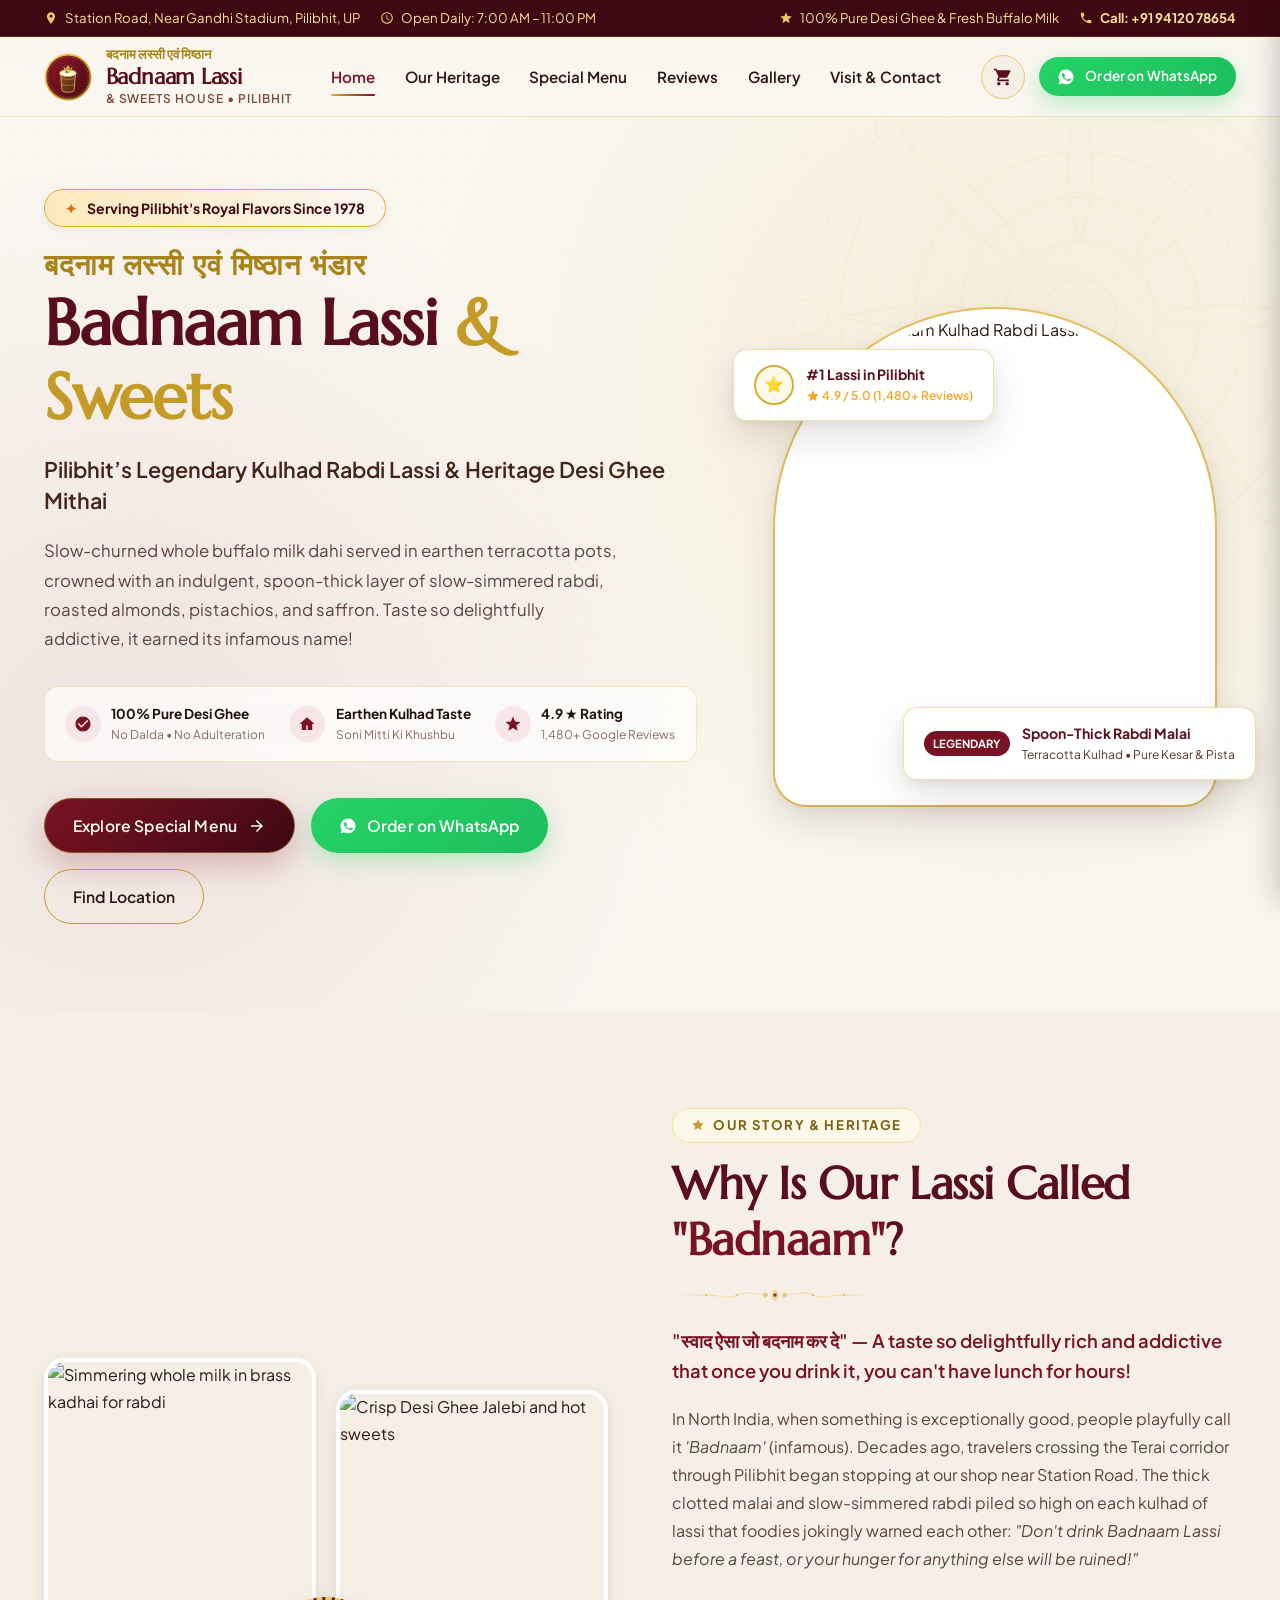
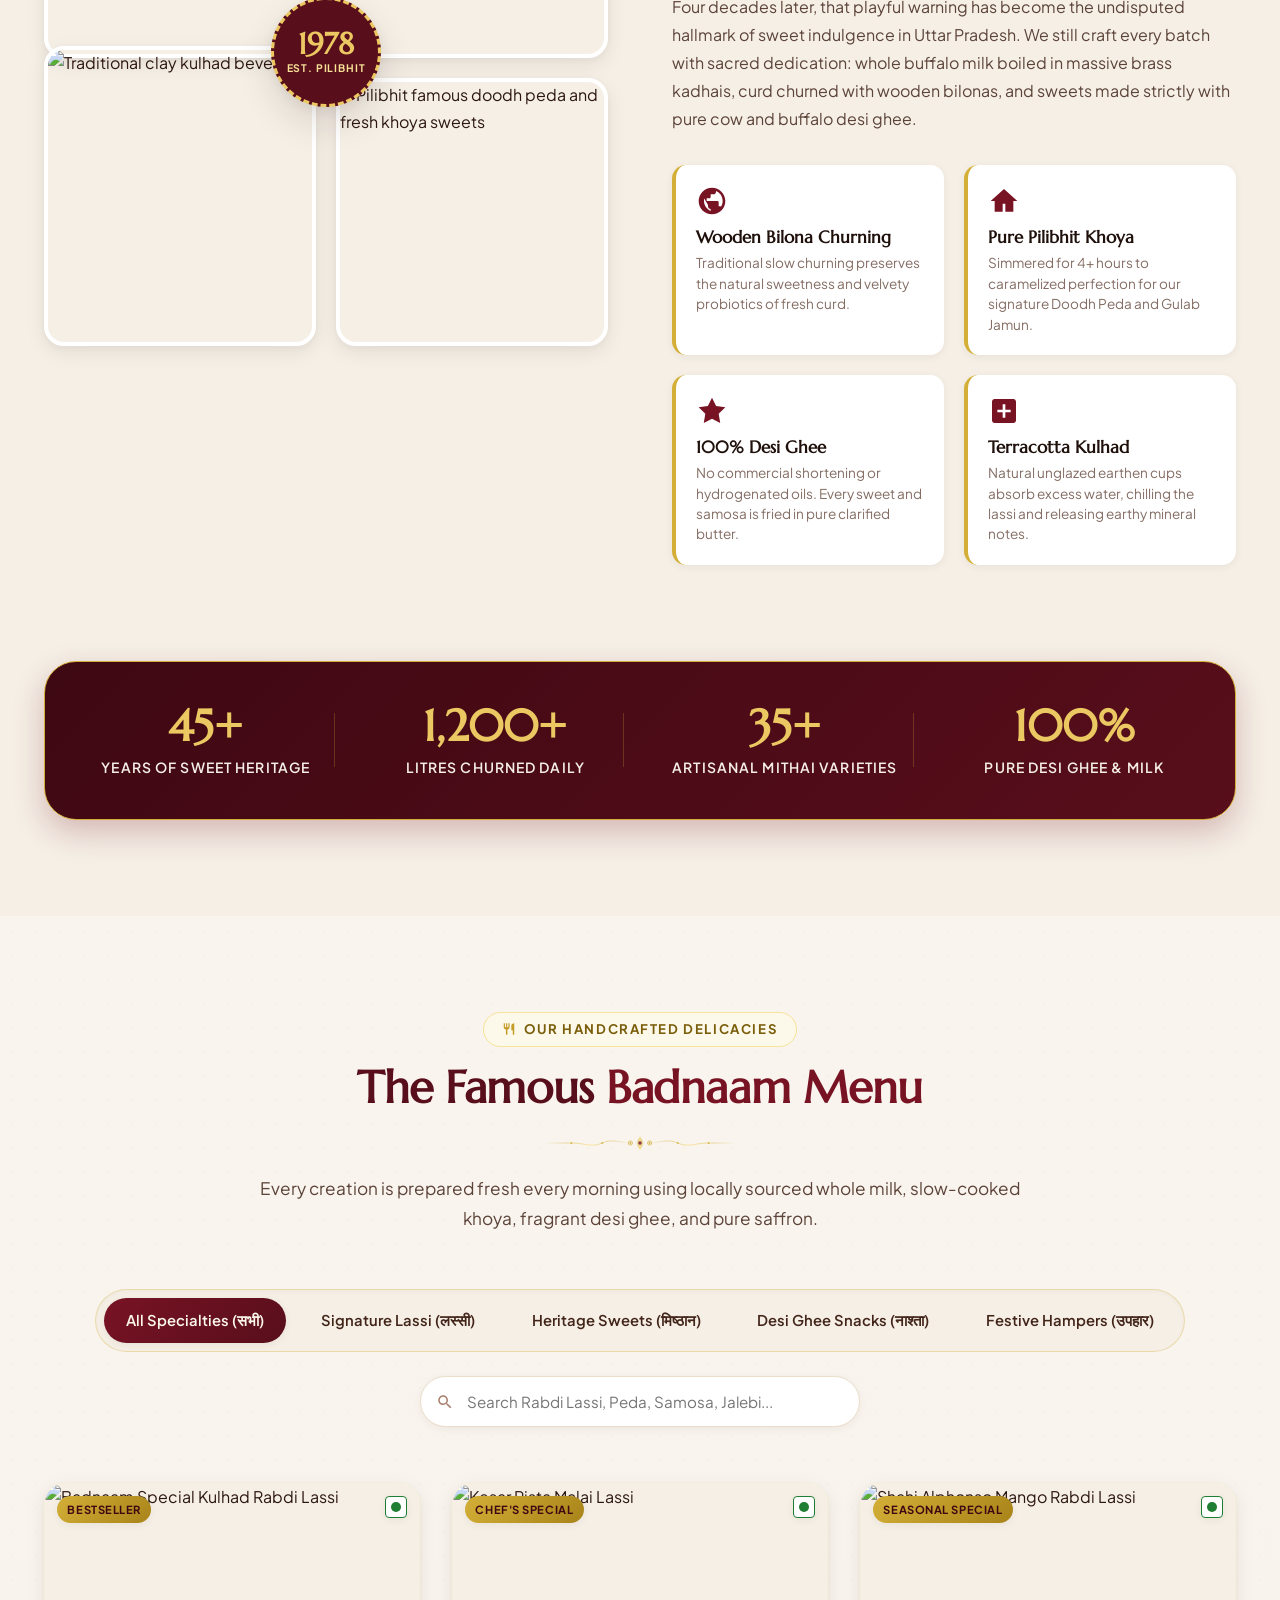
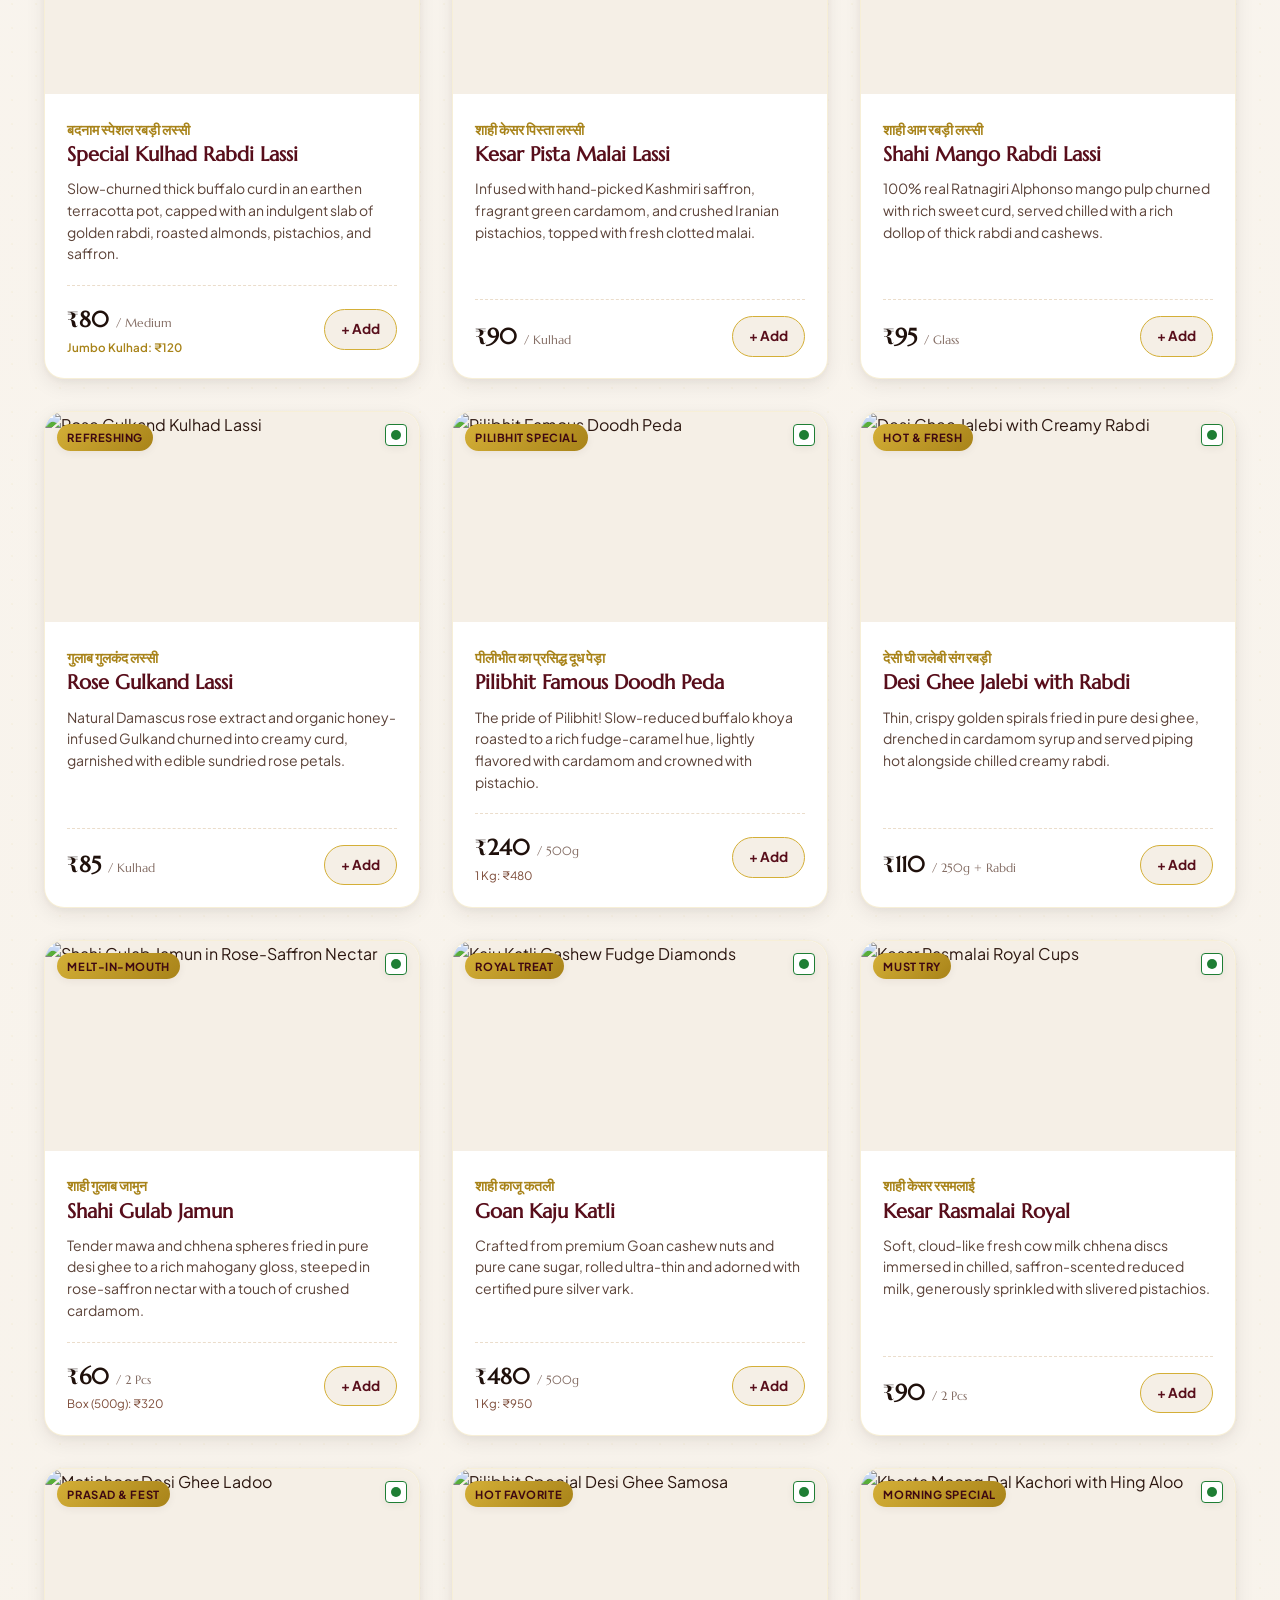
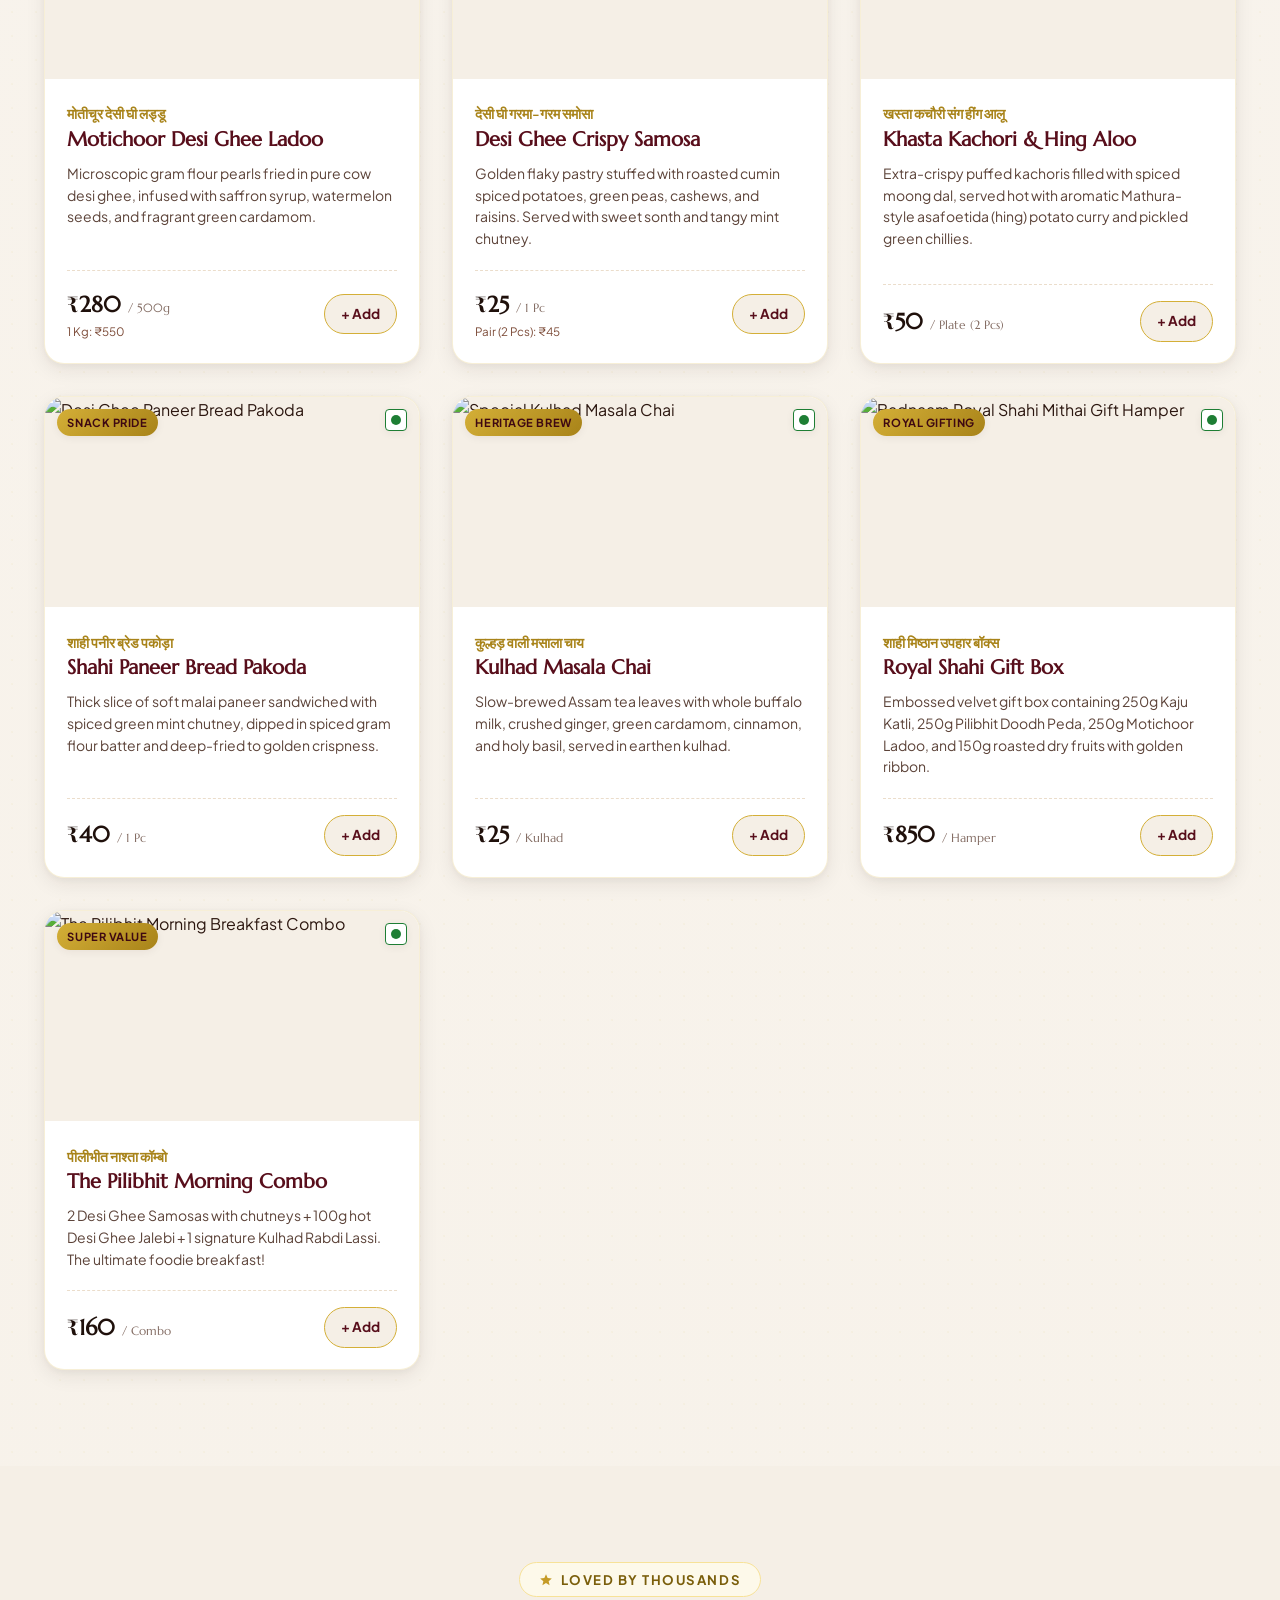
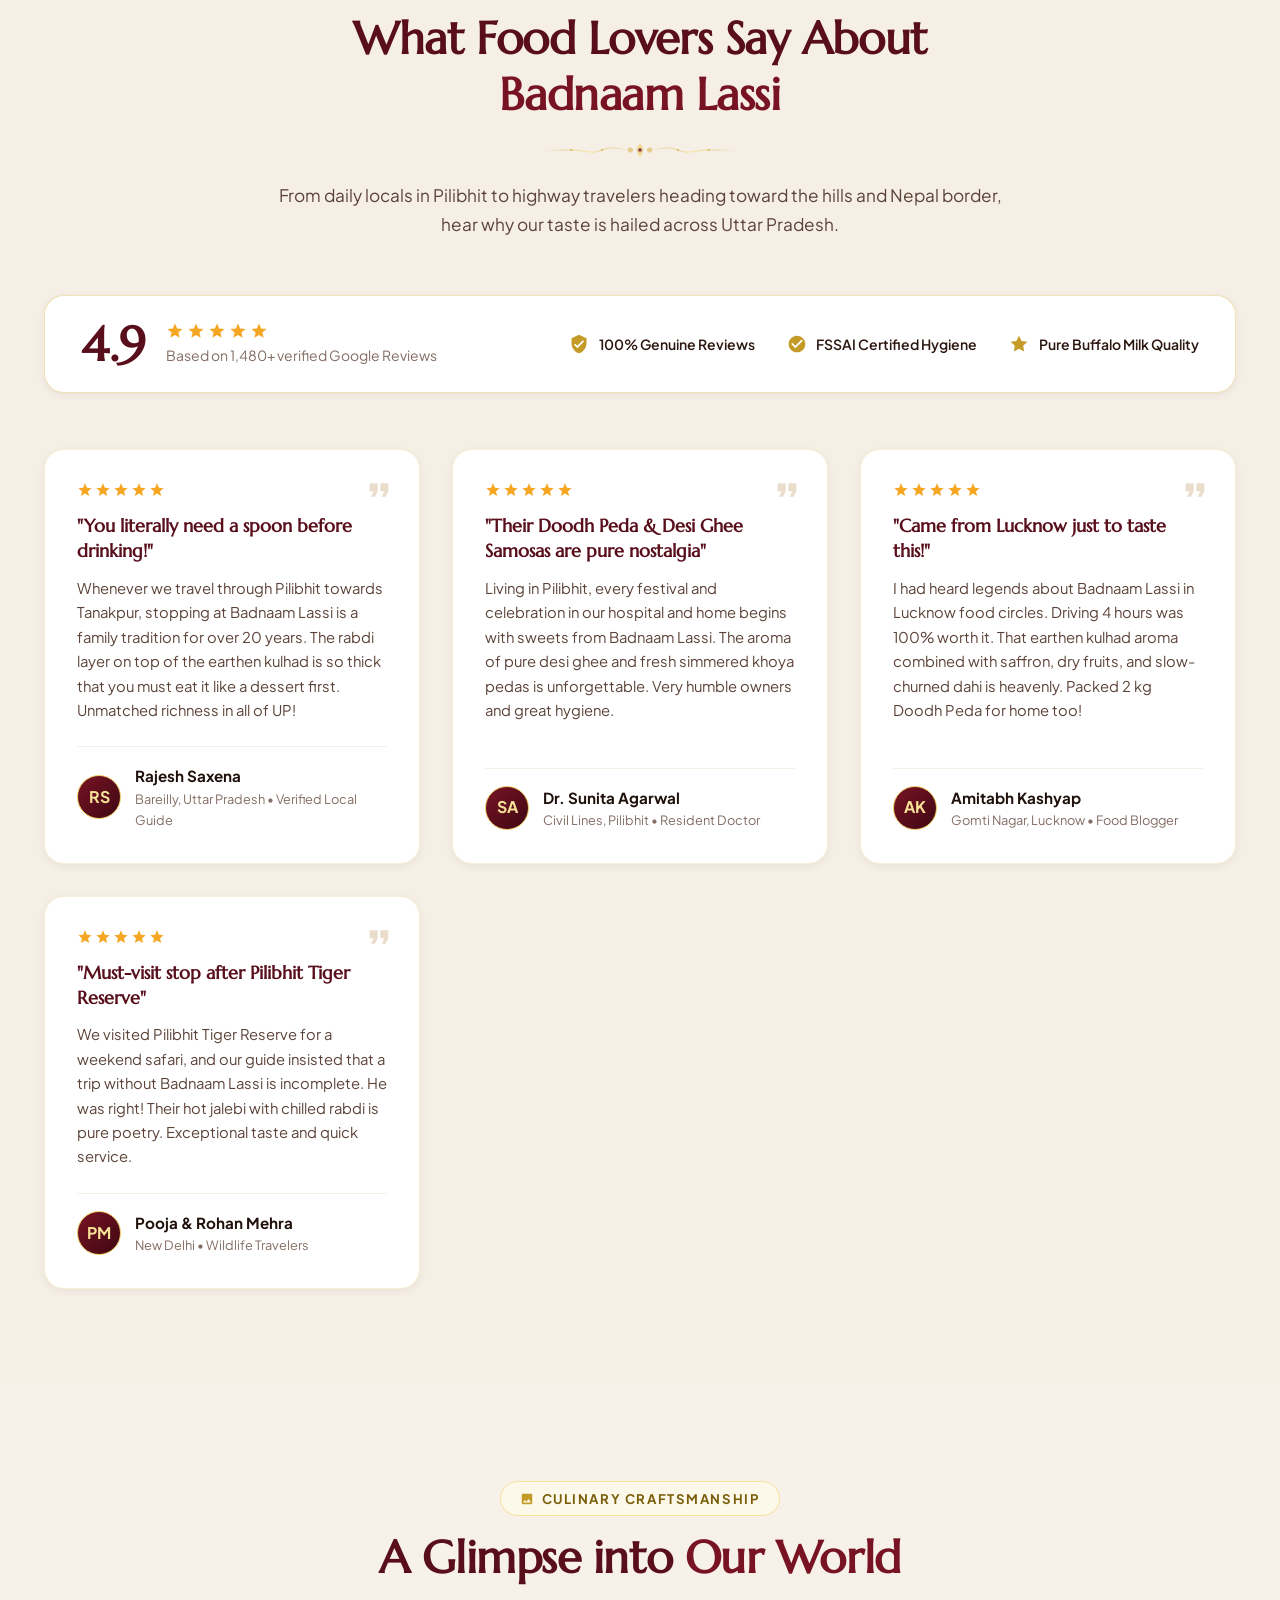
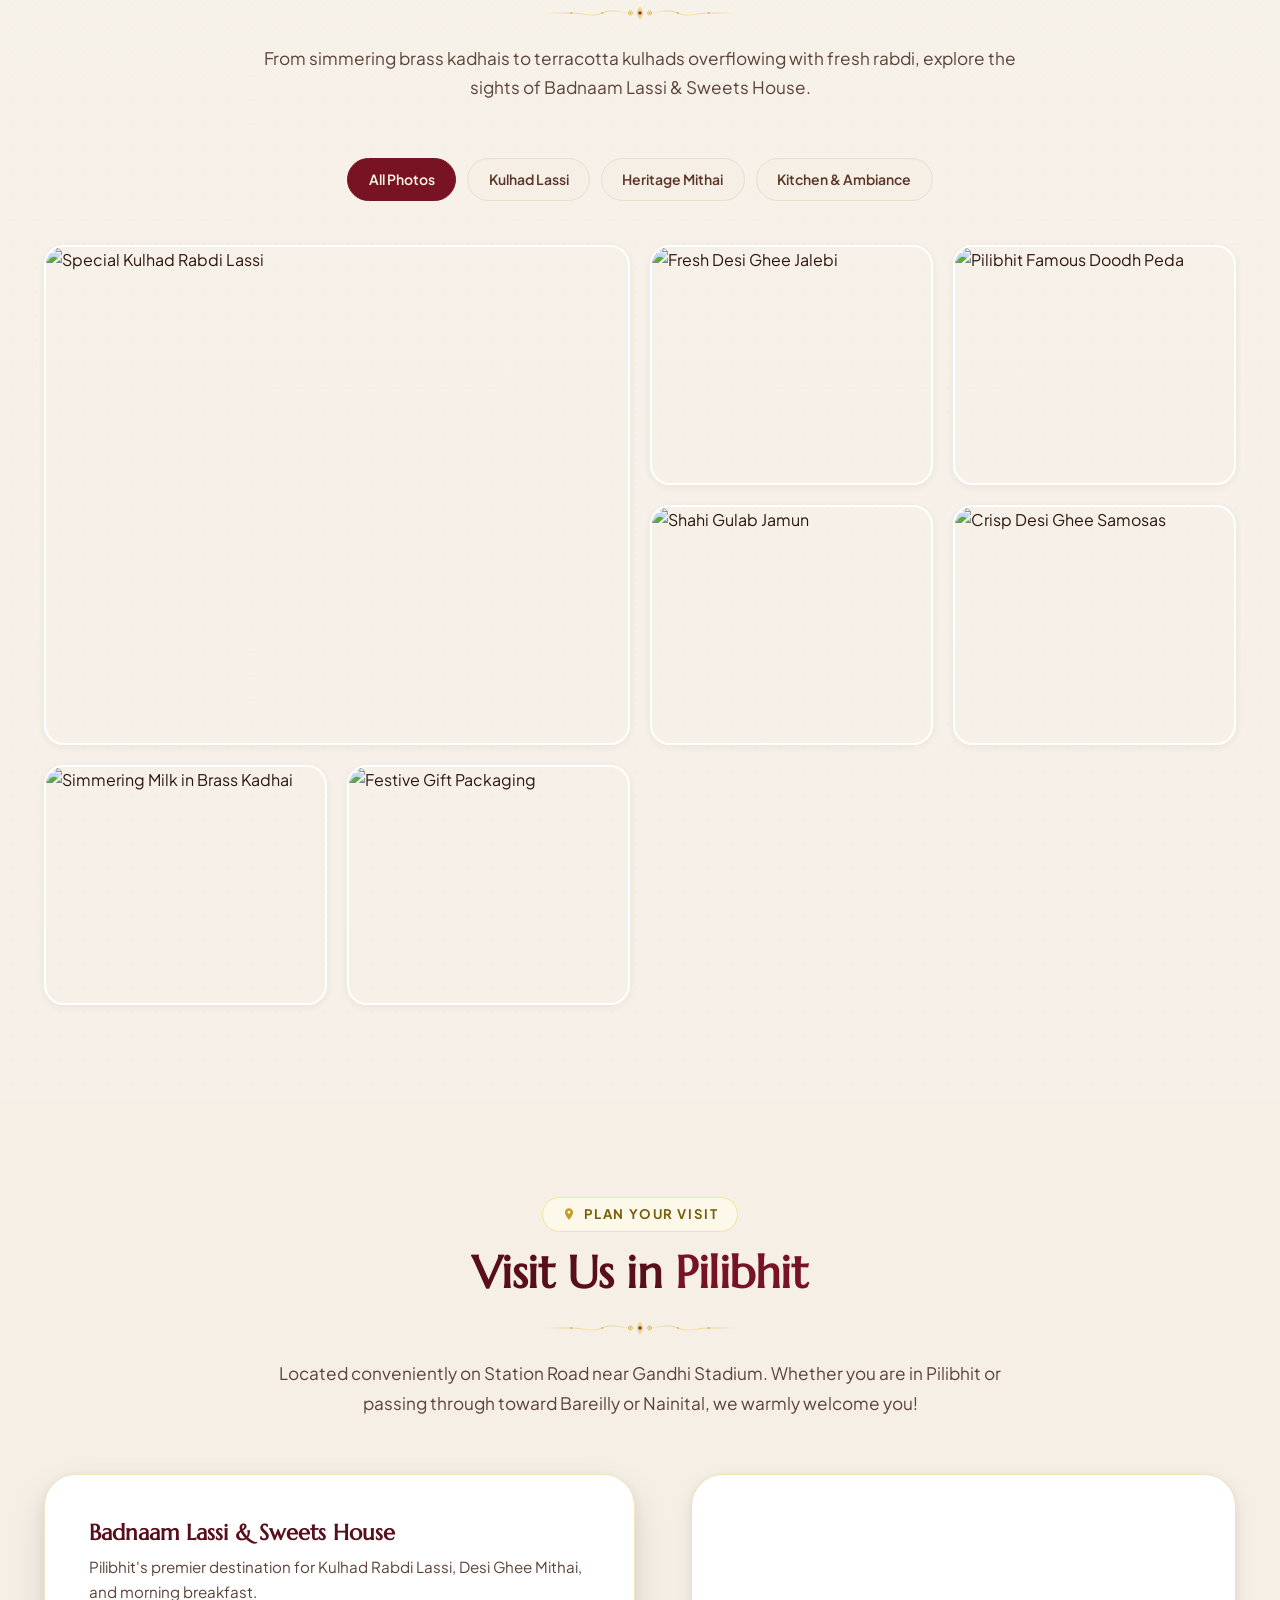
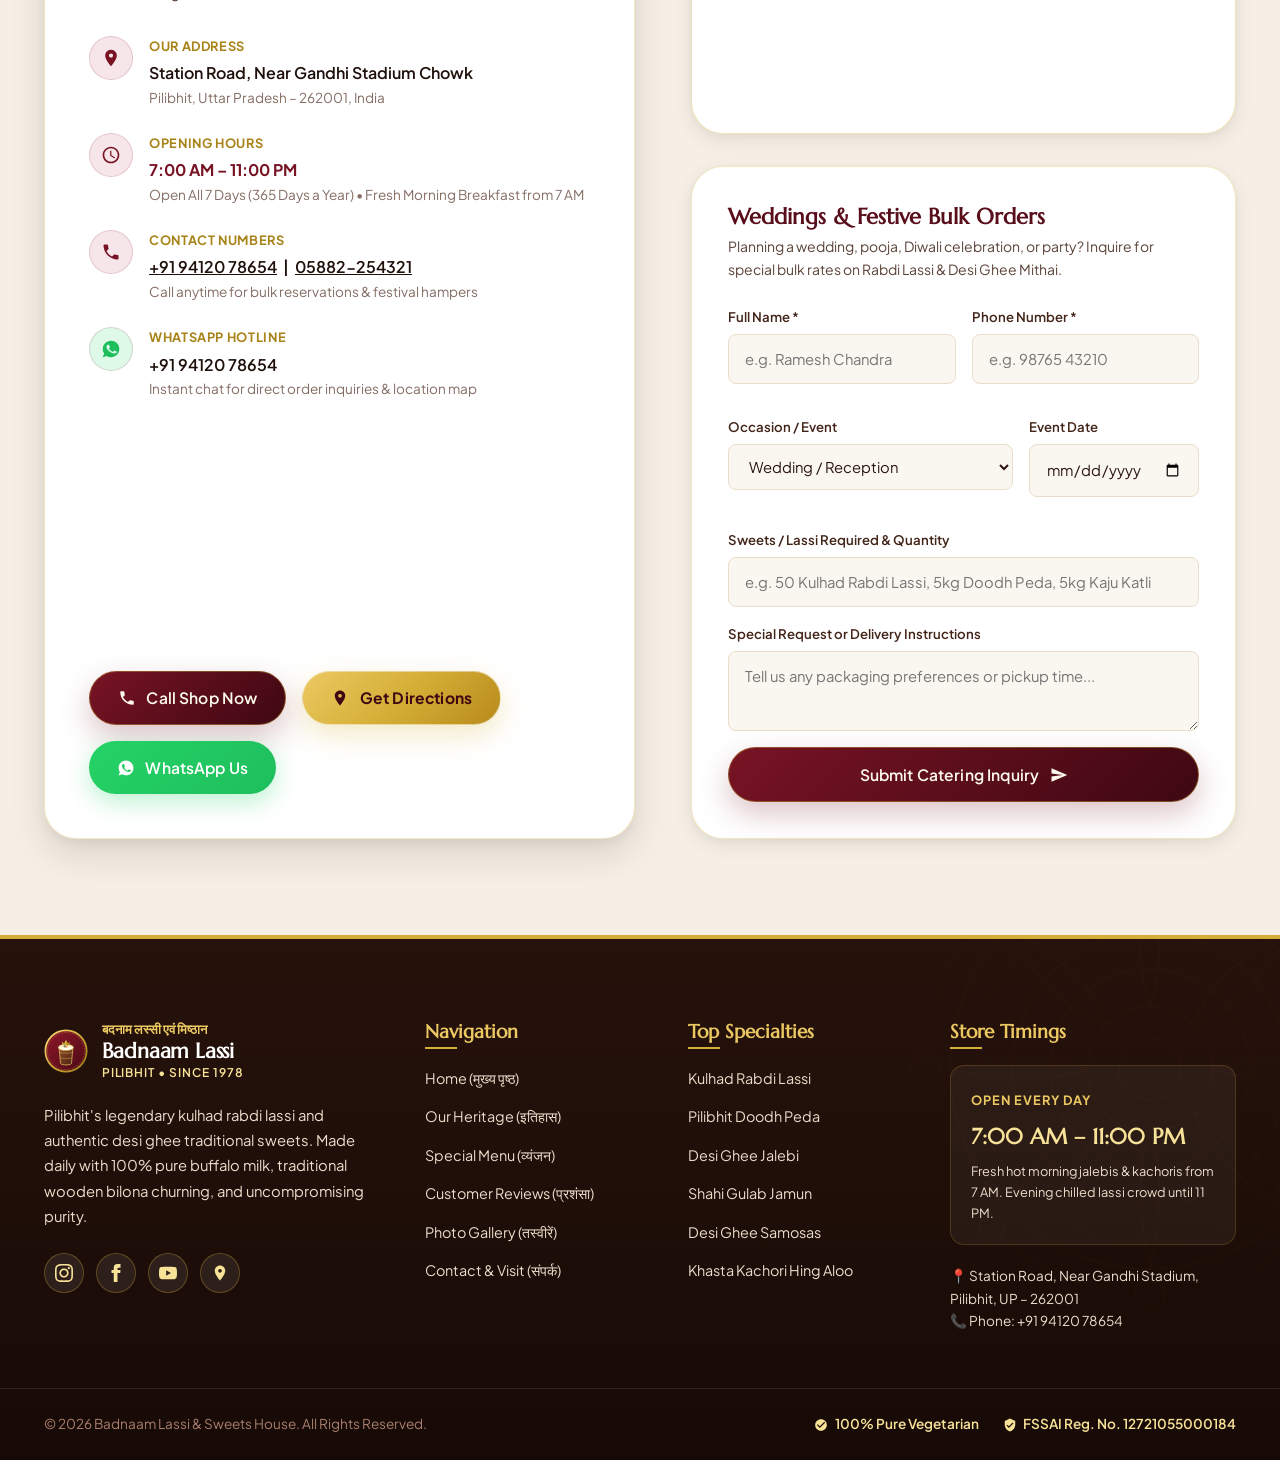
==== index.html @ 114efa39 "Initial commit: Badnaam Lassi & Sweets House responsive website" ====
<!DOCTYPE html>
<html lang="en">
<head>
  <meta charset="UTF-8">
  <meta name="viewport" content="width=device-width, initial-scale=1.0">
  <title>Badnaam Lassi & Sweets House | Pilibhit's Famous Rabdi Lassi & Heritage Mithai</title>
  
  <!-- SEO Meta Tags -->
  <meta name="description" content="Experience Badnaam Lassi & Sweets House in Pilibhit, UP. Renowned for our legendary thick Kulhad Rabdi Lassi, authentic Doodh Peda, Desi Ghee Jalebi, Gulab Jamun, Samosa, and pure traditional sweets. Open daily 7 AM – 11 PM.">
  <meta name="keywords" content="Badnaam Lassi, Badnaam Lassi Pilibhit, Pilibhit sweets, Kulhad Rabdi Lassi, Doodh Peda Pilibhit, Desi Ghee Samosa, Indian Sweets UP, Best Lassi in Uttar Pradesh">
  <meta name="author" content="Badnaam Lassi & Sweets House">
  <link rel="canonical" href="https://badnaamlassipilibhit.com">

  <!-- Open Graph / Facebook -->
  <meta property="og:type" content="restaurant.restaurant">
  <meta property="og:title" content="Badnaam Lassi & Sweets House | Pilibhit, Uttar Pradesh">
  <meta property="og:description" content="Pilibhit's legendary thick Kulhad Rabdi Lassi & 100% Pure Desi Ghee traditional sweets. Serving authentic taste since 1978.">
  <meta property="og:image" content="https://images.unsplash.com/photo-1626132647523-66f5bf380027?auto=format&fit=crop&w=1200&q=85">
  <meta property="og:url" content="https://badnaamlassipilibhit.com">

  <!-- Twitter -->
  <meta name="twitter:card" content="summary_large_image">
  <meta name="twitter:title" content="Badnaam Lassi & Sweets House - Pilibhit">
  <meta name="twitter:description" content="Pilibhit's iconic thick Kulhad Rabdi Lassi and pure Desi Ghee sweets.">
  <meta name="twitter:image" content="https://images.unsplash.com/photo-1626132647523-66f5bf380027?auto=format&fit=crop&w=1200&q=85">

  <!-- Favicon -->
  <link rel="icon" type="image/svg+xml" href="assets/icons/favicon.svg">

  <!-- Google Fonts: Marcellus & Playfair Display (Headings), Plus Jakarta Sans (Body) -->
  <link rel="preconnect" href="https://fonts.googleapis.com">
  <link rel="preconnect" href="https://fonts.gstatic.com" crossorigin>
  <link href="https://fonts.googleapis.com/css2?family=Marcellus&family=Playfair+Display:ital,wght@0,600;0,700;1,600&family=Plus+Jakarta+Sans:wght@400;500;600;700&display=swap" rel="stylesheet">

  <!-- Custom CSS -->
  <link rel="stylesheet" href="css/styles.css">

  <!-- Schema.org JSON-LD Structured Data for Local Business & Food Establishment -->
  <script type="application/ld+json">
  {
    "@context": "https://schema.org",
    "@type": "FastFoodRestaurant",
    "name": "Badnaam Lassi & Sweets House",
    "alternateName": "बदनाम लस्सी एवं मिष्ठान भंडार",
    "image": "https://images.unsplash.com/photo-1626132647523-66f5bf380027?auto=format&fit=crop&w=1200&q=85",
    "telephone": "+91 94120 78654",
    "address": {
      "@type": "PostalAddress",
      "streetAddress": "Station Road, Near Gandhi Stadium Chowk",
      "addressLocality": "Pilibhit",
      "addressRegion": "Uttar Pradesh",
      "postalCode": "262001",
      "addressCountry": "IN"
    },
    "geo": {
      "@type": "GeoCoordinates",
      "latitude": 28.6312,
      "longitude": 79.8028
    },
    "servesCuisine": [
      "Indian Sweets",
      "Lassi & Dairy Drinks",
      "North Indian Street Food",
      "Mithai",
      "Desi Ghee Snacks"
    ],
    "priceRange": "₹25 - ₹950",
    "openingHoursSpecification": [
      {
        "@type": "OpeningHoursSpecification",
        "dayOfWeek": [
          "Monday",
          "Tuesday",
          "Wednesday",
          "Thursday",
          "Friday",
          "Saturday",
          "Sunday"
        ],
        "opens": "07:00",
        "closes": "23:00"
      }
    ],
    "aggregateRating": {
      "@type": "AggregateRating",
      "ratingValue": "4.9",
      "reviewCount": "1480"
    }
  }
  </script>
</head>
<body>

  <!-- ==========================================================================
       Top Notice Bar
       ========================================================================== -->
  <aside class="top-notice-bar" aria-label="Announcement bar">
    <div class="container top-notice-inner">
      <div class="top-notice-left">
        <span class="top-notice-item">
          <svg viewBox="0 0 24 24"><path d="M12 2C8.13 2 5 5.13 5 9c0 5.25 7 13 7 13s7-7.75 7-13c0-3.87-3.13-7-7-7zm0 9.5c-1.38 0-2.5-1.12-2.5-2.5s1.12-2.5 2.5-2.5 2.5 1.12 2.5 2.5-1.12 2.5-2.5 2.5z"/></svg>
          Station Road, Near Gandhi Stadium, Pilibhit, UP
        </span>
        <span class="top-notice-item">
          <svg viewBox="0 0 24 24"><path d="M11.99 2C6.47 2 2 6.48 2 12s4.47 10 9.99 10C17.52 22 22 17.52 22 12S17.52 2 11.99 2zM12 20c-4.42 0-8-3.58-8-8s3.58-8 8-8 8 3.58 8 8-3.58 8-8 8zm.5-13H11v6l5.25 3.15.75-1.23-4.5-2.67z"/></svg>
          Open Daily: 7:00 AM – 11:00 PM
        </span>
      </div>
      <div class="top-notice-right">
        <span class="top-notice-item">
          <svg viewBox="0 0 24 24"><path d="M12 2L9.19 8.63 2 9.24l5.46 4.73L5.82 21 12 17.27 18.18 21l-1.64-7.03L22 9.24l-7.19-.61L12 2z"/></svg>
          100% Pure Desi Ghee & Fresh Buffalo Milk
        </span>
        <a href="tel:+919412078654" class="top-notice-item" style="color: var(--color-gold-200); font-weight:700;">
          <svg viewBox="0 0 24 24"><path d="M6.62 10.79c1.44 2.83 3.76 5.14 6.59 6.59l2.2-2.2c.27-.27.67-.36 1.02-.24 1.12.37 2.33.57 3.57.57.55 0 1 .45 1 1V20c0 .55-.45 1-1 1-9.39 0-17-7.61-17-17 0-.55.45-1 1-1h3.5c.55 0 1 .45 1 1 0 1.25.2 2.45.57 3.57.11.35.03.74-.25 1.02l-2.2 2.2z"/></svg>
          Call: +91 94120 78654
        </a>
      </div>
    </div>
  </aside>

  <!-- ==========================================================================
       Sticky Main Header & Navigation
       ========================================================================== -->
  <header class="main-header" id="mainHeader">
    <div class="container nav-container">
      <!-- Brand Logo -->
      <a href="#hero" class="brand-logo" aria-label="Badnaam Lassi Home">
        <img src="assets/icons/favicon.svg" alt="Badnaam Lassi Royal Crest" class="brand-crest">
        <div class="brand-text">
          <span class="brand-hindi">बदनाम लस्सी एवं मिष्ठान</span>
          <span class="brand-name">Badnaam Lassi</span>
          <span class="brand-sub">&amp; Sweets House • Pilibhit</span>
        </div>
      </a>

      <!-- Desktop Navigation Menu -->
      <nav class="nav-menu" aria-label="Main Navigation">
        <a href="#hero" class="nav-link active">Home</a>
        <a href="#about" class="nav-link">Our Heritage</a>
        <a href="#menu" class="nav-link">Special Menu</a>
        <a href="#reviews" class="nav-link">Reviews</a>
        <a href="#gallery" class="nav-link">Gallery</a>
        <a href="#contact" class="nav-link">Visit &amp; Contact</a>
      </nav>

      <!-- Header Action Items -->
      <div class="header-actions">
        <!-- Interactive Order Basket Toggle -->
        <button type="button" class="cart-toggle-btn cart-toggle-trigger" aria-label="View Order Basket">
          <svg viewBox="0 0 24 24"><path d="M7 18c-1.1 0-1.99.9-1.99 2S5.9 22 7 22s2-.9 2-2-.9-2-2-2zM1 2v2h2l3.6 7.59-1.35 2.45c-.16.28-.25.61-.25.96 0 1.1.9 2 2 2h12v-2H7.42c-.14 0-.25-.11-.25-.25l.03-.12.9-1.63h7.45c.75 0 1.41-.41 1.75-1.03l3.58-6.49c.08-.14.12-.31.12-.48 0-.55-.45-1-1-1H5.21l-.94-2H1zm16 16c-1.1 0-1.99.9-1.99 2s.89 2 1.99 2 2-.9 2-2-.9-2-2-2z"/></svg>
          <span class="cart-badge" style="display:none;">0</span>
        </button>

        <!-- WhatsApp Quick Order Button -->
        <a href="https://wa.me/919412078654?text=Namaste%20Badnaam%20Lassi!%20I%20would%20like%20to%20order%20sweets%20and%20rabdi%20lassi." target="_blank" rel="noopener noreferrer" class="btn btn-whatsapp btn-sm header-cta-whatsapp">
          <svg width="18" height="18" viewBox="0 0 24 24" fill="currentColor"><path d="M12.04 2C6.58 2 2.13 6.45 2.13 11.91c0 1.97.58 3.88 1.68 5.51L2 22l4.75-1.74c1.58.98 3.4 1.5 5.29 1.5h.01c5.46 0 9.91-4.45 9.91-9.91 0-2.65-1.03-5.14-2.9-7.01A9.82 9.82 0 0 0 12.04 2zm5.78 14.12c-.24.68-1.4 1.25-1.93 1.33-.5.07-1.14.1-3.34-.81-2.82-1.17-4.63-4.06-4.77-4.25-.14-.19-1.14-1.52-1.14-2.9 0-1.38.72-2.06.98-2.34.26-.28.57-.35.77-.35.2 0 .4 0 .57.01.19.01.43-.07.67.5.25.6.86 2.09.93 2.24.08.15.13.33.03.53-.1.2-.15.33-.3.51-.15.18-.32.4-.46.54-.15.15-.31.31-.13.62.18.31.8 1.32 1.72 2.14 1.18 1.05 2.18 1.37 2.49 1.52.31.15.49.13.67-.08.19-.21.79-.92 1-1.24.21-.31.42-.26.71-.15.29.1 1.84.87 2.16 1.03.32.16.53.24.61.37.08.14.08.79-.16 1.47z"/></svg>
          Order on WhatsApp
        </a>

        <!-- Mobile Hamburger Toggle -->
        <button type="button" class="mobile-menu-btn" id="mobileMenuBtn" aria-label="Open Mobile Menu">
          <svg viewBox="0 0 24 24"><path d="M3 18h18v-2H3v2zm0-5h18v-2H3v2zm0-7v2h18V6H3z"/></svg>
        </button>
      </div>
    </div>
  </header>

  <!-- Mobile Navigation Drawer Overlay -->
  <div class="mobile-nav-drawer" id="mobileNavDrawer" aria-hidden="true">
    <div class="mobile-nav-panel">
      <button type="button" class="mobile-nav-close" id="mobileNavClose" aria-label="Close Mobile Menu">
        <svg width="28" height="28" viewBox="0 0 24 24" fill="currentColor"><path d="M19 6.41L17.59 5 12 10.59 6.41 5 5 6.41 10.59 12 5 17.59 6.41 19 12 13.41 17.59 19 19 17.59 13.41 12z"/></svg>
      </button>

      <div class="brand-logo" style="margin-bottom: 1.5rem;">
        <img src="assets/icons/favicon.svg" alt="Badnaam Lassi Crest" style="width: 44px; height: 44px;">
        <div class="brand-text">
          <span class="brand-hindi">बदनाम लस्सी</span>
          <span class="brand-name" style="font-size: 1.15rem;">Badnaam Lassi</span>
          <span class="brand-sub">Pilibhit • Est. 1978</span>
        </div>
      </div>

      <div class="mobile-nav-links">
        <a href="#hero" class="mobile-nav-link">Home (मुख्य पृष्ठ)</a>
        <a href="#about" class="mobile-nav-link">Our Heritage (इतिहास)</a>
        <a href="#menu" class="mobile-nav-link">Special Menu (व्यंजन)</a>
        <a href="#reviews" class="mobile-nav-link">Customer Reviews (प्रशंसा)</a>
        <a href="#gallery" class="mobile-nav-link">Photo Gallery (तस्वीरें)</a>
        <a href="#contact" class="mobile-nav-link">Visit &amp; Contact (संपर्क)</a>
      </div>

      <div style="margin-top: auto; padding-top: 1.5rem; border-top: 1px solid var(--color-cream-300);">
        <p style="font-size: 0.85rem; color: var(--color-brown-700); margin-bottom: 0.75rem;">
          <strong>⏰ Open Daily:</strong> 7:00 AM – 11:00 PM<br>
          <strong>📍 Location:</strong> Station Road, Pilibhit
        </p>
        <a href="tel:+919412078654" class="btn btn-primary" style="width: 100%; margin-bottom: 0.75rem;">
          Call +91 94120 78654
        </a>
      </div>
    </div>
  </div>

  <main>
    <!-- ==========================================================================
         Hero Section
         ========================================================================== -->
    <section class="hero-section" id="hero">
      <img src="assets/images/mandala-pattern.svg" alt="" class="hero-mandala-bg" aria-hidden="true">

      <div class="container">
        <div class="hero-grid">
          <!-- Hero Text Content -->
          <div class="hero-content fade-in-up">
            <div class="hero-pill">
              <span class="hero-pill-sparkle">✦</span>
              <span>Serving Pilibhit's Royal Flavors Since 1978</span>
            </div>

            <h1 class="hero-title heading-display">
              <span class="title-hindi">बदनाम लस्सी एवं मिष्ठान भंडार</span>
              Badnaam Lassi <span class="text-gold">&amp; Sweets</span>
            </h1>

            <p class="hero-tagline">
              Pilibhit’s Legendary Kulhad Rabdi Lassi &amp; Heritage Desi Ghee Mithai
            </p>

            <p class="hero-desc">
              Slow-churned whole buffalo milk dahi served in earthen terracotta pots, crowned with an indulgent, spoon-thick layer of slow-simmered rabdi, roasted almonds, pistachios, and saffron. Taste so delightfully addictive, it earned its infamous name!
            </p>

            <!-- Key Highlights Pill Row -->
            <div class="hero-badges-row">
              <div class="hero-badge-item">
                <div class="hero-badge-icon">
                  <svg viewBox="0 0 24 24"><path d="M12 2C6.48 2 2 6.48 2 12s4.48 10 10 10 10-4.48 10-10S17.52 2 12 2zm-2 15l-5-5 1.41-1.41L10 14.17l7.59-7.59L19 8l-9 9z"/></svg>
                </div>
                <div class="hero-badge-text">
                  <span class="hero-badge-title">100% Pure Desi Ghee</span>
                  <span class="hero-badge-sub">No Dalda • No Adulteration</span>
                </div>
              </div>

              <div class="hero-badge-item">
                <div class="hero-badge-icon">
                  <svg viewBox="0 0 24 24"><path d="M12 3L2 12h3v8h6v-6h2v6h6v-8h3L12 3z"/></svg>
                </div>
                <div class="hero-badge-text">
                  <span class="hero-badge-title">Earthen Kulhad Taste</span>
                  <span class="hero-badge-sub">Soni Mitti Ki Khushbu</span>
                </div>
              </div>

              <div class="hero-badge-item">
                <div class="hero-badge-icon">
                  <svg viewBox="0 0 24 24"><path d="M12 17.27L18.18 21l-1.64-7.03L22 9.24l-7.19-.61L12 2 9.19 8.63 2 9.24l5.46 4.73L5.82 21z"/></svg>
                </div>
                <div class="hero-badge-text">
                  <span class="hero-badge-title">4.9 ★ Rating</span>
                  <span class="hero-badge-sub">1,480+ Google Reviews</span>
                </div>
              </div>
            </div>

            <!-- CTA Actions -->
            <div class="hero-cta-group">
              <a href="#menu" class="btn btn-primary">
                <span>Explore Special Menu</span>
                <svg width="18" height="18" viewBox="0 0 24 24" fill="currentColor"><path d="M12 4l-1.41 1.41L16.17 11H4v2h12.17l-5.58 5.59L12 20l8-8z"/></svg>
              </a>
              <a href="https://wa.me/919412078654?text=Namaste!%20I%20want%20to%20order%20the%20famous%20Rabdi%20Lassi." target="_blank" rel="noopener noreferrer" class="btn btn-whatsapp">
                <svg width="18" height="18" viewBox="0 0 24 24" fill="currentColor"><path d="M12.04 2C6.58 2 2.13 6.45 2.13 11.91c0 1.97.58 3.88 1.68 5.51L2 22l4.75-1.74c1.58.98 3.4 1.5 5.29 1.5h.01c5.46 0 9.91-4.45 9.91-9.91 0-2.65-1.03-5.14-2.9-7.01A9.82 9.82 0 0 0 12.04 2zm5.78 14.12c-.24.68-1.4 1.25-1.93 1.33-.5.07-1.14.1-3.34-.81-2.82-1.17-4.63-4.06-4.77-4.25-.14-.19-1.14-1.52-1.14-2.9 0-1.38.72-2.06.98-2.34.26-.28.57-.35.77-.35.2 0 .4 0 .57.01.19.01.43-.07.67.5.25.6.86 2.09.93 2.24.08.15.13.33.03.53-.1.2-.15.33-.3.51-.15.18-.32.4-.46.54-.15.15-.31.31-.13.62.18.31.8 1.32 1.72 2.14 1.18 1.05 2.18 1.37 2.49 1.52.31.15.49.13.67-.08.19-.21.79-.92 1-1.24.21-.31.42-.26.71-.15.29.1 1.84.87 2.16 1.03.32.16.53.24.61.37.08.14.08.79-.16 1.47z"/></svg>
                <span>Order on WhatsApp</span>
              </a>
              <a href="#contact" class="btn btn-outline-gold">
                <span>Find Location</span>
              </a>
            </div>
          </div>

          <!-- Hero Visual Showcase -->
          <div class="hero-visual-wrapper fade-in-up delay-2">
            <!-- Floating Review Card Top -->
            <div class="floating-card floating-card-top">
              <div class="floating-avatar">⭐</div>
              <div class="floating-content">
                <span class="floating-title">#1 Lassi in Pilibhit</span>
                <div class="floating-stars">
                  <svg viewBox="0 0 24 24"><path d="M12 17.27L18.18 21l-1.64-7.03L22 9.24l-7.19-.61L12 2 9.19 8.63 2 9.24l5.46 4.73L5.82 21z"/></svg>
                  <span>4.9 / 5.0 (1,480+ Reviews)</span>
                </div>
              </div>
            </div>

            <!-- Arch Framed Hero Image of Rabdi Lassi -->
            <div class="hero-arch-card">
              <img src="https://images.unsplash.com/photo-1626132647523-66f5bf380027?auto=format&fit=crop&w=800&q=85" alt="Famous Badnaam Kulhad Rabdi Lassi in earthen pot" class="hero-main-img">
            </div>

            <!-- Floating Badge Bottom -->
            <div class="floating-card floating-card-bottom">
              <span class="floating-tag">Legendary</span>
              <div class="floating-content">
                <span class="floating-title">Spoon-Thick Rabdi Malai</span>
                <span style="font-size: 0.75rem; color: var(--color-brown-700);">Terracotta Kulhad • Pure Kesar &amp; Pista</span>
              </div>
            </div>
          </div>
        </div>
      </div>
    </section>

    <!-- ==========================================================================
         About Section (Our Heritage & Story)
         ========================================================================== -->
    <section class="about-section" id="about">
      <div class="container">
        <div class="about-grid">
          <!-- Visual Images Cluster -->
          <div class="about-images-cluster fade-in-up">
            <div class="about-img-box">
              <img src="https://images.unsplash.com/photo-1556910103-1c02745aae4d?auto=format&fit=crop&w=700&q=80" alt="Simmering whole milk in brass kadhai for rabdi">
            </div>
            <div class="about-img-box">
              <img src="https://images.unsplash.com/photo-1589301760014-d929f3979dbc?auto=format&fit=crop&w=700&q=80" alt="Crisp Desi Ghee Jalebi and hot sweets">
            </div>
            <div class="about-img-box">
              <img src="https://images.unsplash.com/photo-1576092768241-dec231879fc3?auto=format&fit=crop&w=700&q=80" alt="Traditional clay kulhad beverage">
            </div>
            <div class="about-img-box">
              <img src="https://images.unsplash.com/photo-1589302168068-964664d93dc0?auto=format&fit=crop&w=700&q=80" alt="Pilibhit famous doodh peda and fresh khoya sweets">
            </div>

            <!-- Central Heritage Stamp -->
            <div class="about-stamp">
              <span class="about-stamp-num">1978</span>
              <span class="about-stamp-lbl">Est. Pilibhit</span>
            </div>
          </div>

          <!-- Story & Philosophy Text -->
          <div class="about-content fade-in-up delay-2">
            <span class="section-tag">
              <svg viewBox="0 0 24 24"><path d="M12 2L9.19 8.63 2 9.24l5.46 4.73L5.82 21 12 17.27 18.18 21l-1.64-7.03L22 9.24l-7.19-.61L12 2z"/></svg>
              Our Story &amp; Heritage
            </span>
            <h2 class="heading-section">
              Why Is Our Lassi Called <span class="text-maroon">"Badnaam"</span>?
            </h2>
            <div class="section-divider" style="justify-content: flex-start; margin: 0.75rem 0 1.25rem 0;">
              <img src="assets/images/decorative-divider.svg" alt="" aria-hidden="true">
            </div>

            <p class="about-lead">
              "स्वाद ऐसा जो बदनाम कर दे" — A taste so delightfully rich and addictive that once you drink it, you can't have lunch for hours!
            </p>

            <p class="about-p">
              In North India, when something is exceptionally good, people playfully call it <em>'Badnaam'</em> (infamous). Decades ago, travelers crossing the Terai corridor through Pilibhit began stopping at our shop near Station Road. The thick clotted malai and slow-simmered rabdi piled so high on each kulhad of lassi that foodies jokingly warned each other: <em>"Don't drink Badnaam Lassi before a feast, or your hunger for anything else will be ruined!"</em>
            </p>

            <p class="about-p">
              Four decades later, that playful warning has become the undisputed hallmark of sweet indulgence in Uttar Pradesh. We still craft every batch with sacred dedication: whole buffalo milk boiled in massive brass kadhais, curd churned with wooden bilonas, and sweets made strictly with pure cow and buffalo desi ghee.
            </p>

            <!-- 4 Heritage Pillars -->
            <div class="about-pillars-grid">
              <div class="about-pillar-card">
                <svg class="pillar-icon" viewBox="0 0 24 24"><path d="M12 2C6.48 2 2 6.48 2 12s4.48 10 10 10 10-4.48 10-10S17.52 2 12 2zm1 17.93c-3.95-.49-7-3.85-7-7.93 0-.62.08-1.21.21-1.79L9 15v1c0 1.1.9 2 2 2v1.93zm6.9-2.54c-.26-.81-1-1.39-1.9-1.39h-1v-3c0-.55-.45-1-1-1H8v-2h2c.55 0 1-.45 1-1V7h2c1.1 0 2-.9 2-2v-.41c2.93 1.19 5 4.06 5 7.41 0 2.08-.8 3.97-2.1 5.39z"/></svg>
                <h4 class="pillar-title">Wooden Bilona Churning</h4>
                <p class="pillar-desc">Traditional slow churning preserves the natural sweetness and velvety probiotics of fresh curd.</p>
              </div>

              <div class="about-pillar-card">
                <svg class="pillar-icon" viewBox="0 0 24 24"><path d="M12 3L2 12h3v8h6v-6h2v6h6v-8h3L12 3z"/></svg>
                <h4 class="pillar-title">Pure Pilibhit Khoya</h4>
                <p class="pillar-desc">Simmered for 4+ hours to caramelized perfection for our signature Doodh Peda and Gulab Jamun.</p>
              </div>

              <div class="about-pillar-card">
                <svg class="pillar-icon" viewBox="0 0 24 24"><path d="M12 2l3.09 6.26L22 9.27l-5 4.87 1.18 6.88L12 17.77l-6.18 3.25L7 14.14 2 9.27l6.91-1.01L12 2z"/></svg>
                <h4 class="pillar-title">100% Desi Ghee</h4>
                <p class="pillar-desc">No commercial shortening or hydrogenated oils. Every sweet and samosa is fried in pure clarified butter.</p>
              </div>

              <div class="about-pillar-card">
                <svg class="pillar-icon" viewBox="0 0 24 24"><path d="M19 3H5c-1.1 0-2 .9-2 2v14c0 1.1.9 2 2 2h14c1.1 0 2-.9 2-2V5c0-1.1-.9-2-2-2zm-2 10h-4v4h-2v-4H7v-2h4V7h2v4h4v2z"/></svg>
                <h4 class="pillar-title">Terracotta Kulhad</h4>
                <p class="pillar-desc">Natural unglazed earthen cups absorb excess water, chilling the lassi and releasing earthy mineral notes.</p>
              </div>
            </div>
          </div>
        </div>

        <!-- Heritage Counter Stats Banner -->
        <div class="stats-banner fade-in-up">
          <div class="stats-grid">
            <div class="stat-item">
              <div class="stat-number">45+</div>
              <div class="stat-label">Years of Sweet Heritage</div>
            </div>
            <div class="stat-item">
              <div class="stat-number">1,200+</div>
              <div class="stat-label">Litres Churned Daily</div>
            </div>
            <div class="stat-item">
              <div class="stat-number">35+</div>
              <div class="stat-label">Artisanal Mithai Varieties</div>
            </div>
            <div class="stat-item">
              <div class="stat-number">100%</div>
              <div class="stat-label">Pure Desi Ghee &amp; Milk</div>
            </div>
          </div>
        </div>
      </div>
    </section>

    <!-- ==========================================================================
         Menu Section (Lassi, Sweets & Snacks)
         ========================================================================== -->
    <section class="menu-section" id="menu">
      <div class="container">
        <!-- Section Header -->
        <div class="section-header fade-in-up">
          <span class="section-tag">
            <svg viewBox="0 0 24 24"><path d="M11 9H9V2H7v7H5V2H3v7c0 2.12 1.66 3.84 3.75 3.97V22h2.5v-9.03C11.34 12.84 13 11.12 13 9V2h-2v7zm5-3v8h2.5v8H21V2c-2.76 0-5 2.24-5 4z"/></svg>
            Our Handcrafted Delicacies
          </span>
          <h2 class="section-title heading-section">
            The Famous <span class="text-maroon">Badnaam Menu</span>
          </h2>
          <div class="section-divider">
            <img src="assets/images/decorative-divider.svg" alt="" aria-hidden="true">
          </div>
          <p class="section-subtitle">
            Every creation is prepared fresh every morning using locally sourced whole milk, slow-cooked khoya, fragrant desi ghee, and pure saffron.
          </p>
        </div>

        <!-- Menu Controls: Tabs & Live Search -->
        <div class="menu-controls fade-in-up">
          <div class="menu-tabs" role="tablist">
            <button type="button" class="menu-tab-btn active" data-category="all" role="tab">All Specialties (सभी)</button>
            <button type="button" class="menu-tab-btn" data-category="lassi" role="tab">Signature Lassi (लस्सी)</button>
            <button type="button" class="menu-tab-btn" data-category="sweets" role="tab">Heritage Sweets (मिष्ठान)</button>
            <button type="button" class="menu-tab-btn" data-category="snacks" role="tab">Desi Ghee Snacks (नाश्ता)</button>
            <button type="button" class="menu-tab-btn" data-category="combos" role="tab">Festive Hampers (उपहार)</button>
          </div>

          <div class="menu-search-wrapper">
            <svg class="menu-search-icon" viewBox="0 0 24 24"><path d="M15.5 14h-.79l-.28-.27C15.41 12.59 16 11.11 16 9.5 16 5.91 13.09 3 9.5 3S3 5.91 3 9.5 5.91 16 9.5 16c1.61 0 3.09-.59 4.23-1.57l.27.28v.79l5 4.99L20.49 19l-4.99-5zm-6 0C7.01 14 5 11.99 5 9.5S7.01 5 9.5 5 14 7.01 14 9.5 11.99 14 9.5 14z"/></svg>
            <input type="search" id="menuSearchInput" class="menu-search-input" placeholder="Search Rabdi Lassi, Peda, Samosa, Jalebi..." aria-label="Search Menu">
          </div>
        </div>

        <!-- Menu Grid of Items -->
        <div class="menu-grid" id="menuGrid">

          <!-- Item 1: Special Kulhad Rabdi Lassi -->
          <article class="menu-card" data-category="lassi">
            <div class="menu-card-img-wrap">
              <img src="https://images.unsplash.com/photo-1626132647523-66f5bf380027?auto=format&fit=crop&w=800&q=80" alt="Badnaam Special Kulhad Rabdi Lassi" class="menu-card-img" loading="lazy">
              <span class="menu-card-tag">Bestseller</span>
              <div class="menu-card-veg" title="100% Pure Vegetarian"><span class="menu-card-veg-dot"></span></div>
            </div>
            <div class="menu-card-body">
              <div class="menu-card-header">
                <span class="menu-card-hindi">बदनाम स्पेशल रबड़ी लस्सी</span>
                <h3 class="menu-card-title">Special Kulhad Rabdi Lassi</h3>
              </div>
              <p class="menu-card-desc">
                Slow-churned thick buffalo curd in an earthen terracotta pot, capped with an indulgent slab of golden rabdi, roasted almonds, pistachios, and saffron.
              </p>
              <div class="menu-card-footer">
                <div>
                  <div class="menu-price">₹80 <span class="menu-price-unit">/ Medium</span></div>
                  <div style="font-size: 0.725rem; color: var(--color-gold-700); font-weight:600;">Jumbo Kulhad: ₹120</div>
                </div>
                <button type="button" class="btn-add-order" data-id="lassi-rabdi" data-name="Special Kulhad Rabdi Lassi" data-price="80" data-unit="Kulhad">
                  <span>+ Add</span>
                </button>
              </div>
            </div>
          </article>

          <!-- Item 2: Kesar Pista Malai Lassi -->
          <article class="menu-card" data-category="lassi">
            <div class="menu-card-img-wrap">
              <img src="https://images.unsplash.com/photo-1556881286-fc6915169721?auto=format&fit=crop&w=800&q=80" alt="Kesar Pista Malai Lassi" class="menu-card-img" loading="lazy">
              <span class="menu-card-tag">Chef's Special</span>
              <div class="menu-card-veg" title="100% Pure Vegetarian"><span class="menu-card-veg-dot"></span></div>
            </div>
            <div class="menu-card-body">
              <div class="menu-card-header">
                <span class="menu-card-hindi">शाही केसर पिस्ता लस्सी</span>
                <h3 class="menu-card-title">Kesar Pista Malai Lassi</h3>
              </div>
              <p class="menu-card-desc">
                Infused with hand-picked Kashmiri saffron, fragrant green cardamom, and crushed Iranian pistachios, topped with fresh clotted malai.
              </p>
              <div class="menu-card-footer">
                <div>
                  <div class="menu-price">₹90 <span class="menu-price-unit">/ Kulhad</span></div>
                </div>
                <button type="button" class="btn-add-order" data-id="lassi-kesar" data-name="Kesar Pista Malai Lassi" data-price="90" data-unit="Kulhad">
                  <span>+ Add</span>
                </button>
              </div>
            </div>
          </article>

          <!-- Item 3: Shahi Alphonso Mango Lassi -->
          <article class="menu-card" data-category="lassi">
            <div class="menu-card-img-wrap">
              <img src="https://images.unsplash.com/photo-1543362906-acfc16c67564?auto=format&fit=crop&w=800&q=80" alt="Shahi Alphonso Mango Rabdi Lassi" class="menu-card-img" loading="lazy">
              <span class="menu-card-tag">Seasonal Special</span>
              <div class="menu-card-veg" title="100% Pure Vegetarian"><span class="menu-card-veg-dot"></span></div>
            </div>
            <div class="menu-card-body">
              <div class="menu-card-header">
                <span class="menu-card-hindi">शाही आम रबड़ी लस्सी</span>
                <h3 class="menu-card-title">Shahi Mango Rabdi Lassi</h3>
              </div>
              <p class="menu-card-desc">
                100% real Ratnagiri Alphonso mango pulp churned with rich sweet curd, served chilled with a rich dollop of thick rabdi and cashews.
              </p>
              <div class="menu-card-footer">
                <div>
                  <div class="menu-price">₹95 <span class="menu-price-unit">/ Glass</span></div>
                </div>
                <button type="button" class="btn-add-order" data-id="lassi-mango" data-name="Shahi Mango Rabdi Lassi" data-price="95" data-unit="Glass">
                  <span>+ Add</span>
                </button>
              </div>
            </div>
          </article>

          <!-- Item 4: Rose Gulkand Kulhad Lassi -->
          <article class="menu-card" data-category="lassi">
            <div class="menu-card-img-wrap">
              <img src="https://images.unsplash.com/photo-1505252585461-04db1eb84625?auto=format&fit=crop&w=800&q=80" alt="Rose Gulkand Kulhad Lassi" class="menu-card-img" loading="lazy">
              <span class="menu-card-tag">Refreshing</span>
              <div class="menu-card-veg" title="100% Pure Vegetarian"><span class="menu-card-veg-dot"></span></div>
            </div>
            <div class="menu-card-body">
              <div class="menu-card-header">
                <span class="menu-card-hindi">गुलाब गुलकंद लस्सी</span>
                <h3 class="menu-card-title">Rose Gulkand Lassi</h3>
              </div>
              <p class="menu-card-desc">
                Natural Damascus rose extract and organic honey-infused Gulkand churned into creamy curd, garnished with edible sundried rose petals.
              </p>
              <div class="menu-card-footer">
                <div>
                  <div class="menu-price">₹85 <span class="menu-price-unit">/ Kulhad</span></div>
                </div>
                <button type="button" class="btn-add-order" data-id="lassi-rose" data-name="Rose Gulkand Lassi" data-price="85" data-unit="Kulhad">
                  <span>+ Add</span>
                </button>
              </div>
            </div>
          </article>

          <!-- Item 5: Pilibhit Famous Doodh Peda -->
          <article class="menu-card" data-category="sweets">
            <div class="menu-card-img-wrap">
              <img src="https://images.unsplash.com/photo-1589302168068-964664d93dc0?auto=format&fit=crop&w=800&q=80" alt="Pilibhit Famous Doodh Peda" class="menu-card-img" loading="lazy">
              <span class="menu-card-tag">Pilibhit Special</span>
              <div class="menu-card-veg" title="100% Pure Vegetarian"><span class="menu-card-veg-dot"></span></div>
            </div>
            <div class="menu-card-body">
              <div class="menu-card-header">
                <span class="menu-card-hindi">पीलीभीत का प्रसिद्ध दूध पेड़ा</span>
                <h3 class="menu-card-title">Pilibhit Famous Doodh Peda</h3>
              </div>
              <p class="menu-card-desc">
                The pride of Pilibhit! Slow-reduced buffalo khoya roasted to a rich fudge-caramel hue, lightly flavored with cardamom and crowned with pistachio.
              </p>
              <div class="menu-card-footer">
                <div>
                  <div class="menu-price">₹240 <span class="menu-price-unit">/ 500g</span></div>
                  <div style="font-size: 0.725rem; color: var(--color-brown-600);">1 Kg: ₹480</div>
                </div>
                <button type="button" class="btn-add-order" data-id="sweet-peda" data-name="Pilibhit Famous Doodh Peda" data-price="240" data-unit="500g">
                  <span>+ Add</span>
                </button>
              </div>
            </div>
          </article>

          <!-- Item 6: Desi Ghee Jalebi with Creamy Rabdi -->
          <article class="menu-card" data-category="sweets">
            <div class="menu-card-img-wrap">
              <img src="https://images.unsplash.com/photo-1589301760014-d929f3979dbc?auto=format&fit=crop&w=800&q=80" alt="Desi Ghee Jalebi with Creamy Rabdi" class="menu-card-img" loading="lazy">
              <span class="menu-card-tag">Hot &amp; Fresh</span>
              <div class="menu-card-veg" title="100% Pure Vegetarian"><span class="menu-card-veg-dot"></span></div>
            </div>
            <div class="menu-card-body">
              <div class="menu-card-header">
                <span class="menu-card-hindi">देसी घी जलेबी संग रबड़ी</span>
                <h3 class="menu-card-title">Desi Ghee Jalebi with Rabdi</h3>
              </div>
              <p class="menu-card-desc">
                Thin, crispy golden spirals fried in pure desi ghee, drenched in cardamom syrup and served piping hot alongside chilled creamy rabdi.
              </p>
              <div class="menu-card-footer">
                <div>
                  <div class="menu-price">₹110 <span class="menu-price-unit">/ 250g + Rabdi</span></div>
                </div>
                <button type="button" class="btn-add-order" data-id="sweet-jalebi" data-name="Desi Ghee Jalebi with Rabdi" data-price="110" data-unit="Portion">
                  <span>+ Add</span>
                </button>
              </div>
            </div>
          </article>

          <!-- Item 7: Shahi Gulab Jamun -->
          <article class="menu-card" data-category="sweets">
            <div class="menu-card-img-wrap">
              <img src="https://images.unsplash.com/photo-1599488615731-7e5c2823ff28?auto=format&fit=crop&w=800&q=80" alt="Shahi Gulab Jamun in Rose-Saffron Nectar" class="menu-card-img" loading="lazy">
              <span class="menu-card-tag">Melt-In-Mouth</span>
              <div class="menu-card-veg" title="100% Pure Vegetarian"><span class="menu-card-veg-dot"></span></div>
            </div>
            <div class="menu-card-body">
              <div class="menu-card-header">
                <span class="menu-card-hindi">शाही गुलाब जामुन</span>
                <h3 class="menu-card-title">Shahi Gulab Jamun</h3>
              </div>
              <p class="menu-card-desc">
                Tender mawa and chhena spheres fried in pure desi ghee to a rich mahogany gloss, steeped in rose-saffron nectar with a touch of crushed cardamom.
              </p>
              <div class="menu-card-footer">
                <div>
                  <div class="menu-price">₹60 <span class="menu-price-unit">/ 2 Pcs</span></div>
                  <div style="font-size: 0.725rem; color: var(--color-brown-600);">Box (500g): ₹320</div>
                </div>
                <button type="button" class="btn-add-order" data-id="sweet-gulabjamun" data-name="Shahi Gulab Jamun (2 Pcs)" data-price="60" data-unit="2 Pcs">
                  <span>+ Add</span>
                </button>
              </div>
            </div>
          </article>

          <!-- Item 8: Kaju Katli (Goan Cashew Diamonds) -->
          <article class="menu-card" data-category="sweets">
            <div class="menu-card-img-wrap">
              <img src="https://images.unsplash.com/photo-1589302168068-964664d93dc0?auto=format&fit=crop&w=800&q=80" alt="Kaju Katli Cashew Fudge Diamonds" class="menu-card-img" loading="lazy">
              <span class="menu-card-tag">Royal Treat</span>
              <div class="menu-card-veg" title="100% Pure Vegetarian"><span class="menu-card-veg-dot"></span></div>
            </div>
            <div class="menu-card-body">
              <div class="menu-card-header">
                <span class="menu-card-hindi">शाही काजू कतली</span>
                <h3 class="menu-card-title">Goan Kaju Katli</h3>
              </div>
              <p class="menu-card-desc">
                Crafted from premium Goan cashew nuts and pure cane sugar, rolled ultra-thin and adorned with certified pure silver vark.
              </p>
              <div class="menu-card-footer">
                <div>
                  <div class="menu-price">₹480 <span class="menu-price-unit">/ 500g</span></div>
                  <div style="font-size: 0.725rem; color: var(--color-brown-600);">1 Kg: ₹950</div>
                </div>
                <button type="button" class="btn-add-order" data-id="sweet-kaju" data-name="Goan Kaju Katli" data-price="480" data-unit="500g">
                  <span>+ Add</span>
                </button>
              </div>
            </div>
          </article>

          <!-- Item 9: Kesar Rasmalai Royal Cups -->
          <article class="menu-card" data-category="sweets">
            <div class="menu-card-img-wrap">
              <img src="https://images.unsplash.com/photo-1610057099443-fde8c4d50f91?auto=format&fit=crop&w=800&q=80" alt="Kesar Rasmalai Royal Cups" class="menu-card-img" loading="lazy">
              <span class="menu-card-tag">Must Try</span>
              <div class="menu-card-veg" title="100% Pure Vegetarian"><span class="menu-card-veg-dot"></span></div>
            </div>
            <div class="menu-card-body">
              <div class="menu-card-header">
                <span class="menu-card-hindi">शाही केसर रसमलाई</span>
                <h3 class="menu-card-title">Kesar Rasmalai Royal</h3>
              </div>
              <p class="menu-card-desc">
                Soft, cloud-like fresh cow milk chhena discs immersed in chilled, saffron-scented reduced milk, generously sprinkled with slivered pistachios.
              </p>
              <div class="menu-card-footer">
                <div>
                  <div class="menu-price">₹90 <span class="menu-price-unit">/ 2 Pcs</span></div>
                </div>
                <button type="button" class="btn-add-order" data-id="sweet-rasmalai" data-name="Kesar Rasmalai (2 Pcs)" data-price="90" data-unit="Plate">
                  <span>+ Add</span>
                </button>
              </div>
            </div>
          </article>

          <!-- Item 10: Motichoor Desi Ghee Ladoo -->
          <article class="menu-card" data-category="sweets">
            <div class="menu-card-img-wrap">
              <img src="https://images.unsplash.com/photo-1579954115545-a95591f28bfc?auto=format&fit=crop&w=800&q=80" alt="Motichoor Desi Ghee Ladoo" class="menu-card-img" loading="lazy">
              <span class="menu-card-tag">Prasad &amp; Fest</span>
              <div class="menu-card-veg" title="100% Pure Vegetarian"><span class="menu-card-veg-dot"></span></div>
            </div>
            <div class="menu-card-body">
              <div class="menu-card-header">
                <span class="menu-card-hindi">मोतीचूर देसी घी लड्डू</span>
                <h3 class="menu-card-title">Motichoor Desi Ghee Ladoo</h3>
              </div>
              <p class="menu-card-desc">
                Microscopic gram flour pearls fried in pure cow desi ghee, infused with saffron syrup, watermelon seeds, and fragrant green cardamom.
              </p>
              <div class="menu-card-footer">
                <div>
                  <div class="menu-price">₹280 <span class="menu-price-unit">/ 500g</span></div>
                  <div style="font-size: 0.725rem; color: var(--color-brown-600);">1 Kg: ₹550</div>
                </div>
                <button type="button" class="btn-add-order" data-id="sweet-motichoor" data-name="Motichoor Desi Ghee Ladoo" data-price="280" data-unit="500g">
                  <span>+ Add</span>
                </button>
              </div>
            </div>
          </article>

          <!-- Item 11: Pilibhit Special Desi Ghee Samosa -->
          <article class="menu-card" data-category="snacks">
            <div class="menu-card-img-wrap">
              <img src="https://images.unsplash.com/photo-1601050690597-df0568f70950?auto=format&fit=crop&w=800&q=80" alt="Pilibhit Special Desi Ghee Samosa" class="menu-card-img" loading="lazy">
              <span class="menu-card-tag">Hot Favorite</span>
              <div class="menu-card-veg" title="100% Pure Vegetarian"><span class="menu-card-veg-dot"></span></div>
            </div>
            <div class="menu-card-body">
              <div class="menu-card-header">
                <span class="menu-card-hindi">देसी घी गरमा-गरम समोसा</span>
                <h3 class="menu-card-title">Desi Ghee Crispy Samosa</h3>
              </div>
              <p class="menu-card-desc">
                Golden flaky pastry stuffed with roasted cumin spiced potatoes, green peas, cashews, and raisins. Served with sweet sonth and tangy mint chutney.
              </p>
              <div class="menu-card-footer">
                <div>
                  <div class="menu-price">₹25 <span class="menu-price-unit">/ 1 Pc</span></div>
                  <div style="font-size: 0.725rem; color: var(--color-brown-600);">Pair (2 Pcs): ₹45</div>
                </div>
                <button type="button" class="btn-add-order" data-id="snack-samosa" data-name="Desi Ghee Samosa (2 Pcs)" data-price="45" data-unit="2 Pcs">
                  <span>+ Add</span>
                </button>
              </div>
            </div>
          </article>

          <!-- Item 12: Khasta Moong Dal Kachori with Hing Aloo -->
          <article class="menu-card" data-category="snacks">
            <div class="menu-card-img-wrap">
              <img src="https://images.unsplash.com/photo-1626777552726-4a6b54c97e46?auto=format&fit=crop&w=800&q=80" alt="Khasta Moong Dal Kachori with Hing Aloo" class="menu-card-img" loading="lazy">
              <span class="menu-card-tag">Morning Special</span>
              <div class="menu-card-veg" title="100% Pure Vegetarian"><span class="menu-card-veg-dot"></span></div>
            </div>
            <div class="menu-card-body">
              <div class="menu-card-header">
                <span class="menu-card-hindi">खस्ता कचौरी संग हींग आलू</span>
                <h3 class="menu-card-title">Khasta Kachori &amp; Hing Aloo</h3>
              </div>
              <p class="menu-card-desc">
                Extra-crispy puffed kachoris filled with spiced moong dal, served hot with aromatic Mathura-style asafoetida (hing) potato curry and pickled green chillies.
              </p>
              <div class="menu-card-footer">
                <div>
                  <div class="menu-price">₹50 <span class="menu-price-unit">/ Plate (2 Pcs)</span></div>
                </div>
                <button type="button" class="btn-add-order" data-id="snack-kachori" data-name="Khasta Kachori & Hing Aloo" data-price="50" data-unit="Plate">
                  <span>+ Add</span>
                </button>
              </div>
            </div>
          </article>

          <!-- Item 13: Desi Ghee Paneer Bread Pakoda -->
          <article class="menu-card" data-category="snacks">
            <div class="menu-card-img-wrap">
              <img src="https://images.unsplash.com/photo-1606491956689-2ea866880c84?auto=format&fit=crop&w=800&q=80" alt="Desi Ghee Paneer Bread Pakoda" class="menu-card-img" loading="lazy">
              <span class="menu-card-tag">Snack Pride</span>
              <div class="menu-card-veg" title="100% Pure Vegetarian"><span class="menu-card-veg-dot"></span></div>
            </div>
            <div class="menu-card-body">
              <div class="menu-card-header">
                <span class="menu-card-hindi">शाही पनीर ब्रेड पकोड़ा</span>
                <h3 class="menu-card-title">Shahi Paneer Bread Pakoda</h3>
              </div>
              <p class="menu-card-desc">
                Thick slice of soft malai paneer sandwiched with spiced green mint chutney, dipped in spiced gram flour batter and deep-fried to golden crispness.
              </p>
              <div class="menu-card-footer">
                <div>
                  <div class="menu-price">₹40 <span class="menu-price-unit">/ 1 Pc</span></div>
                </div>
                <button type="button" class="btn-add-order" data-id="snack-pakoda" data-name="Shahi Paneer Bread Pakoda" data-price="40" data-unit="Piece">
                  <span>+ Add</span>
                </button>
              </div>
            </div>
          </article>

          <!-- Item 14: Special Kulhad Masala Chai -->
          <article class="menu-card" data-category="snacks">
            <div class="menu-card-img-wrap">
              <img src="https://images.unsplash.com/photo-1576092768241-dec231879fc3?auto=format&fit=crop&w=800&q=80" alt="Special Kulhad Masala Chai" class="menu-card-img" loading="lazy">
              <span class="menu-card-tag">Heritage Brew</span>
              <div class="menu-card-veg" title="100% Pure Vegetarian"><span class="menu-card-veg-dot"></span></div>
            </div>
            <div class="menu-card-body">
              <div class="menu-card-header">
                <span class="menu-card-hindi">कुल्हड़ वाली मसाला चाय</span>
                <h3 class="menu-card-title">Kulhad Masala Chai</h3>
              </div>
              <p class="menu-card-desc">
                Slow-brewed Assam tea leaves with whole buffalo milk, crushed ginger, green cardamom, cinnamon, and holy basil, served in earthen kulhad.
              </p>
              <div class="menu-card-footer">
                <div>
                  <div class="menu-price">₹25 <span class="menu-price-unit">/ Kulhad</span></div>
                </div>
                <button type="button" class="btn-add-order" data-id="snack-chai" data-name="Kulhad Masala Chai" data-price="25" data-unit="Kulhad">
                  <span>+ Add</span>
                </button>
              </div>
            </div>
          </article>

          <!-- Item 15: Badnaam Royal Shahi Hamper -->
          <article class="menu-card" data-category="combos">
            <div class="menu-card-img-wrap">
              <img src="https://images.unsplash.com/photo-1513519245088-0e12902e5a38?auto=format&fit=crop&w=800&q=80" alt="Badnaam Royal Shahi Mithai Gift Hamper" class="menu-card-img" loading="lazy">
              <span class="menu-card-tag">Royal Gifting</span>
              <div class="menu-card-veg" title="100% Pure Vegetarian"><span class="menu-card-veg-dot"></span></div>
            </div>
            <div class="menu-card-body">
              <div class="menu-card-header">
                <span class="menu-card-hindi">शाही मिष्ठान उपहार बॉक्स</span>
                <h3 class="menu-card-title">Royal Shahi Gift Box</h3>
              </div>
              <p class="menu-card-desc">
                Embossed velvet gift box containing 250g Kaju Katli, 250g Pilibhit Doodh Peda, 250g Motichoor Ladoo, and 150g roasted dry fruits with golden ribbon.
              </p>
              <div class="menu-card-footer">
                <div>
                  <div class="menu-price">₹850 <span class="menu-price-unit">/ Hamper</span></div>
                </div>
                <button type="button" class="btn-add-order" data-id="combo-hamper" data-name="Royal Shahi Gift Box" data-price="850" data-unit="Hamper">
                  <span>+ Add</span>
                </button>
              </div>
            </div>
          </article>

          <!-- Item 16: The Pilibhit Morning Combo -->
          <article class="menu-card" data-category="combos">
            <div class="menu-card-img-wrap">
              <img src="https://images.unsplash.com/photo-1565557623262-b51c2513a641?auto=format&fit=crop&w=800&q=80" alt="The Pilibhit Morning Breakfast Combo" class="menu-card-img" loading="lazy">
              <span class="menu-card-tag">Super Value</span>
              <div class="menu-card-veg" title="100% Pure Vegetarian"><span class="menu-card-veg-dot"></span></div>
            </div>
            <div class="menu-card-body">
              <div class="menu-card-header">
                <span class="menu-card-hindi">पीलीभीत नाश्ता कॉम्बो</span>
                <h3 class="menu-card-title">The Pilibhit Morning Combo</h3>
              </div>
              <p class="menu-card-desc">
                2 Desi Ghee Samosas with chutneys + 100g hot Desi Ghee Jalebi + 1 signature Kulhad Rabdi Lassi. The ultimate foodie breakfast!
              </p>
              <div class="menu-card-footer">
                <div>
                  <div class="menu-price">₹160 <span class="menu-price-unit">/ Combo</span></div>
                </div>
                <button type="button" class="btn-add-order" data-id="combo-morning" data-name="The Pilibhit Morning Combo" data-price="160" data-unit="Combo">
                  <span>+ Add</span>
                </button>
              </div>
            </div>
          </article>

          <!-- Empty Search State -->
          <div class="menu-empty-state" id="menuEmptyState" style="display: none;">
            <svg viewBox="0 0 24 24"><path d="M12 2C6.48 2 2 6.48 2 12s4.48 10 10 10 10-4.48 10-10S17.52 2 12 2zm1 15h-2v-2h2v2zm0-4h-2V7h2v6z"/></svg>
            <h3 style="font-family: var(--font-heading); color: var(--color-maroon-800); margin-bottom: 0.5rem;">No Sweets or Lassi Matched</h3>
            <p style="color: var(--text-muted); font-size: 0.95rem;">Please check your spelling or try searching for "Rabdi", "Peda", "Samosa", or "Jalebi".</p>
          </div>

        </div>
      </div>
    </section>

    <!-- ==========================================================================
         Customer Reviews Section
         ========================================================================== -->
    <section class="reviews-section" id="reviews">
      <div class="container">
        <!-- Section Header -->
        <div class="section-header fade-in-up">
          <span class="section-tag">
            <svg viewBox="0 0 24 24"><path d="M12 17.27L18.18 21l-1.64-7.03L22 9.24l-7.19-.61L12 2 9.19 8.63 2 9.24l5.46 4.73L5.82 21z"/></svg>
            Loved By Thousands
          </span>
          <h2 class="section-title heading-section">
            What Food Lovers Say About <span class="text-maroon">Badnaam Lassi</span>
          </h2>
          <div class="section-divider">
            <img src="assets/images/decorative-divider.svg" alt="" aria-hidden="true">
          </div>
          <p class="section-subtitle">
            From daily locals in Pilibhit to highway travelers heading toward the hills and Nepal border, hear why our taste is hailed across Uttar Pradesh.
          </p>
        </div>

        <!-- Rating Summary Bar -->
        <div class="reviews-summary-bar fade-in-up">
          <div class="reviews-rating-overall">
            <span class="rating-big-score">4.9</span>
            <div class="rating-score-details">
              <div class="rating-stars-row">
                <svg viewBox="0 0 24 24"><path d="M12 17.27L18.18 21l-1.64-7.03L22 9.24l-7.19-.61L12 2 9.19 8.63 2 9.24l5.46 4.73L5.82 21z"/></svg>
                <svg viewBox="0 0 24 24"><path d="M12 17.27L18.18 21l-1.64-7.03L22 9.24l-7.19-.61L12 2 9.19 8.63 2 9.24l5.46 4.73L5.82 21z"/></svg>
                <svg viewBox="0 0 24 24"><path d="M12 17.27L18.18 21l-1.64-7.03L22 9.24l-7.19-.61L12 2 9.19 8.63 2 9.24l5.46 4.73L5.82 21z"/></svg>
                <svg viewBox="0 0 24 24"><path d="M12 17.27L18.18 21l-1.64-7.03L22 9.24l-7.19-.61L12 2 9.19 8.63 2 9.24l5.46 4.73L5.82 21z"/></svg>
                <svg viewBox="0 0 24 24"><path d="M12 17.27L18.18 21l-1.64-7.03L22 9.24l-7.19-.61L12 2 9.19 8.63 2 9.24l5.46 4.73L5.82 21z"/></svg>
              </div>
              <span class="rating-count-text">Based on 1,480+ verified Google Reviews</span>
            </div>
          </div>

          <div class="reviews-trust-badges">
            <div class="trust-badge-item">
              <svg viewBox="0 0 24 24"><path d="M12 1L3 5v6c0 5.55 3.84 10.74 9 12 5.16-1.26 9-6.45 9-12V5l-9-4zm-2 16l-4-4 1.41-1.41L10 14.17l6.59-6.59L18 9l-8 8z"/></svg>
              <span>100% Genuine Reviews</span>
            </div>
            <div class="trust-badge-item">
              <svg viewBox="0 0 24 24"><path d="M12 2C6.48 2 2 6.48 2 12s4.48 10 10 10 10-4.48 10-10S17.52 2 12 2zm-2 15l-5-5 1.41-1.41L10 14.17l7.59-7.59L19 8l-9 9z"/></svg>
              <span>FSSAI Certified Hygiene</span>
            </div>
            <div class="trust-badge-item">
              <svg viewBox="0 0 24 24"><path d="M12 2l3.09 6.26L22 9.27l-5 4.87 1.18 6.88L12 17.77l-6.18 3.25L7 14.14 2 9.27l6.91-1.01L12 2z"/></svg>
              <span>Pure Buffalo Milk Quality</span>
            </div>
          </div>
        </div>

        <!-- Reviews Grid -->
        <div class="reviews-grid">
          <!-- Review 1 -->
          <div class="review-card fade-in-up">
            <svg class="review-quote-icon" viewBox="0 0 24 24"><path d="M6 17h3l2-4V7H5v6h3zm8 0h3l2-4V7h-6v6h3z"/></svg>
            <div class="review-card-stars">
              <svg viewBox="0 0 24 24"><path d="M12 17.27L18.18 21l-1.64-7.03L22 9.24l-7.19-.61L12 2 9.19 8.63 2 9.24l5.46 4.73L5.82 21z"/></svg>
              <svg viewBox="0 0 24 24"><path d="M12 17.27L18.18 21l-1.64-7.03L22 9.24l-7.19-.61L12 2 9.19 8.63 2 9.24l5.46 4.73L5.82 21z"/></svg>
              <svg viewBox="0 0 24 24"><path d="M12 17.27L18.18 21l-1.64-7.03L22 9.24l-7.19-.61L12 2 9.19 8.63 2 9.24l5.46 4.73L5.82 21z"/></svg>
              <svg viewBox="0 0 24 24"><path d="M12 17.27L18.18 21l-1.64-7.03L22 9.24l-7.19-.61L12 2 9.19 8.63 2 9.24l5.46 4.73L5.82 21z"/></svg>
              <svg viewBox="0 0 24 24"><path d="M12 17.27L18.18 21l-1.64-7.03L22 9.24l-7.19-.61L12 2 9.19 8.63 2 9.24l5.46 4.73L5.82 21z"/></svg>
            </div>
            <div class="review-card-highlight">"You literally need a spoon before drinking!"</div>
            <p class="review-card-text">
              Whenever we travel through Pilibhit towards Tanakpur, stopping at Badnaam Lassi is a family tradition for over 20 years. The rabdi layer on top of the earthen kulhad is so thick that you must eat it like a dessert first. Unmatched richness in all of UP!
            </p>
            <div class="review-author-wrap">
              <div class="review-author-avatar">RS</div>
              <div class="review-author-info">
                <span class="review-author-name">Rajesh Saxena</span>
                <span class="review-author-loc">Bareilly, Uttar Pradesh • Verified Local Guide</span>
              </div>
            </div>
          </div>

          <!-- Review 2 -->
          <div class="review-card fade-in-up delay-1">
            <svg class="review-quote-icon" viewBox="0 0 24 24"><path d="M6 17h3l2-4V7H5v6h3zm8 0h3l2-4V7h-6v6h3z"/></svg>
            <div class="review-card-stars">
              <svg viewBox="0 0 24 24"><path d="M12 17.27L18.18 21l-1.64-7.03L22 9.24l-7.19-.61L12 2 9.19 8.63 2 9.24l5.46 4.73L5.82 21z"/></svg>
              <svg viewBox="0 0 24 24"><path d="M12 17.27L18.18 21l-1.64-7.03L22 9.24l-7.19-.61L12 2 9.19 8.63 2 9.24l5.46 4.73L5.82 21z"/></svg>
              <svg viewBox="0 0 24 24"><path d="M12 17.27L18.18 21l-1.64-7.03L22 9.24l-7.19-.61L12 2 9.19 8.63 2 9.24l5.46 4.73L5.82 21z"/></svg>
              <svg viewBox="0 0 24 24"><path d="M12 17.27L18.18 21l-1.64-7.03L22 9.24l-7.19-.61L12 2 9.19 8.63 2 9.24l5.46 4.73L5.82 21z"/></svg>
              <svg viewBox="0 0 24 24"><path d="M12 17.27L18.18 21l-1.64-7.03L22 9.24l-7.19-.61L12 2 9.19 8.63 2 9.24l5.46 4.73L5.82 21z"/></svg>
            </div>
            <div class="review-card-highlight">"Their Doodh Peda &amp; Desi Ghee Samosas are pure nostalgia"</div>
            <p class="review-card-text">
              Living in Pilibhit, every festival and celebration in our hospital and home begins with sweets from Badnaam Lassi. The aroma of pure desi ghee and fresh simmered khoya pedas is unforgettable. Very humble owners and great hygiene.
            </p>
            <div class="review-author-wrap">
              <div class="review-author-avatar">SA</div>
              <div class="review-author-info">
                <span class="review-author-name">Dr. Sunita Agarwal</span>
                <span class="review-author-loc">Civil Lines, Pilibhit • Resident Doctor</span>
              </div>
            </div>
          </div>

          <!-- Review 3 -->
          <div class="review-card fade-in-up delay-2">
            <svg class="review-quote-icon" viewBox="0 0 24 24"><path d="M6 17h3l2-4V7H5v6h3zm8 0h3l2-4V7h-6v6h3z"/></svg>
            <div class="review-card-stars">
              <svg viewBox="0 0 24 24"><path d="M12 17.27L18.18 21l-1.64-7.03L22 9.24l-7.19-.61L12 2 9.19 8.63 2 9.24l5.46 4.73L5.82 21z"/></svg>
              <svg viewBox="0 0 24 24"><path d="M12 17.27L18.18 21l-1.64-7.03L22 9.24l-7.19-.61L12 2 9.19 8.63 2 9.24l5.46 4.73L5.82 21z"/></svg>
              <svg viewBox="0 0 24 24"><path d="M12 17.27L18.18 21l-1.64-7.03L22 9.24l-7.19-.61L12 2 9.19 8.63 2 9.24l5.46 4.73L5.82 21z"/></svg>
              <svg viewBox="0 0 24 24"><path d="M12 17.27L18.18 21l-1.64-7.03L22 9.24l-7.19-.61L12 2 9.19 8.63 2 9.24l5.46 4.73L5.82 21z"/></svg>
              <svg viewBox="0 0 24 24"><path d="M12 17.27L18.18 21l-1.64-7.03L22 9.24l-7.19-.61L12 2 9.19 8.63 2 9.24l5.46 4.73L5.82 21z"/></svg>
            </div>
            <div class="review-card-highlight">"Came from Lucknow just to taste this!"</div>
            <p class="review-card-text">
              I had heard legends about Badnaam Lassi in Lucknow food circles. Driving 4 hours was 100% worth it. That earthen kulhad aroma combined with saffron, dry fruits, and slow-churned dahi is heavenly. Packed 2 kg Doodh Peda for home too!
            </p>
            <div class="review-author-wrap">
              <div class="review-author-avatar">AK</div>
              <div class="review-author-info">
                <span class="review-author-name">Amitabh Kashyap</span>
                <span class="review-author-loc">Gomti Nagar, Lucknow • Food Blogger</span>
              </div>
            </div>
          </div>

          <!-- Review 4 -->
          <div class="review-card fade-in-up delay-3">
            <svg class="review-quote-icon" viewBox="0 0 24 24"><path d="M6 17h3l2-4V7H5v6h3zm8 0h3l2-4V7h-6v6h3z"/></svg>
            <div class="review-card-stars">
              <svg viewBox="0 0 24 24"><path d="M12 17.27L18.18 21l-1.64-7.03L22 9.24l-7.19-.61L12 2 9.19 8.63 2 9.24l5.46 4.73L5.82 21z"/></svg>
              <svg viewBox="0 0 24 24"><path d="M12 17.27L18.18 21l-1.64-7.03L22 9.24l-7.19-.61L12 2 9.19 8.63 2 9.24l5.46 4.73L5.82 21z"/></svg>
              <svg viewBox="0 0 24 24"><path d="M12 17.27L18.18 21l-1.64-7.03L22 9.24l-7.19-.61L12 2 9.19 8.63 2 9.24l5.46 4.73L5.82 21z"/></svg>
              <svg viewBox="0 0 24 24"><path d="M12 17.27L18.18 21l-1.64-7.03L22 9.24l-7.19-.61L12 2 9.19 8.63 2 9.24l5.46 4.73L5.82 21z"/></svg>
              <svg viewBox="0 0 24 24"><path d="M12 17.27L18.18 21l-1.64-7.03L22 9.24l-7.19-.61L12 2 9.19 8.63 2 9.24l5.46 4.73L5.82 21z"/></svg>
            </div>
            <div class="review-card-highlight">"Must-visit stop after Pilibhit Tiger Reserve"</div>
            <p class="review-card-text">
              We visited Pilibhit Tiger Reserve for a weekend safari, and our guide insisted that a trip without Badnaam Lassi is incomplete. He was right! Their hot jalebi with chilled rabdi is pure poetry. Exceptional taste and quick service.
            </p>
            <div class="review-author-wrap">
              <div class="review-author-avatar">PM</div>
              <div class="review-author-info">
                <span class="review-author-name">Pooja &amp; Rohan Mehra</span>
                <span class="review-author-loc">New Delhi • Wildlife Travelers</span>
              </div>
            </div>
          </div>
        </div>
      </div>
    </section>

    <!-- ==========================================================================
         Gallery Section
         ========================================================================== -->
    <section class="gallery-section" id="gallery">
      <div class="container">
        <!-- Section Header -->
        <div class="section-header fade-in-up">
          <span class="section-tag">
            <svg viewBox="0 0 24 24"><path d="M21 19V5c0-1.1-.9-2-2-2H5c-1.1 0-2 .9-2 2v14c0 1.1.9 2 2 2h14c1.1 0 2-.9 2-2zM8.5 13.5l2.5 3.01L14.5 12l4.5 6H5l3.5-4.5z"/></svg>
            Culinary Craftsmanship
          </span>
          <h2 class="section-title heading-section">
            A Glimpse into <span class="text-maroon">Our World</span>
          </h2>
          <div class="section-divider">
            <img src="assets/images/decorative-divider.svg" alt="" aria-hidden="true">
          </div>
          <p class="section-subtitle">
            From simmering brass kadhais to terracotta kulhads overflowing with fresh rabdi, explore the sights of Badnaam Lassi &amp; Sweets House.
          </p>
        </div>

        <!-- Gallery Category Tabs -->
        <div class="gallery-tabs fade-in-up">
          <button type="button" class="gallery-tab-btn active" data-gallery-category="all">All Photos</button>
          <button type="button" class="gallery-tab-btn" data-gallery-category="lassi">Kulhad Lassi</button>
          <button type="button" class="gallery-tab-btn" data-gallery-category="sweets">Heritage Mithai</button>
          <button type="button" class="gallery-tab-btn" data-gallery-category="shop">Kitchen &amp; Ambiance</button>
        </div>

        <!-- Gallery Grid -->
        <div class="gallery-grid" id="galleryGrid">
          <!-- Item 1: Large Featured Lassi -->
          <div class="gallery-item span-2" data-category="lassi" data-full="https://images.unsplash.com/photo-1626132647523-66f5bf380027?auto=format&fit=crop&w=1200&q=90" data-title="Special Kulhad Rabdi Lassi" data-desc="Slow-churned buffalo curd crowned with spoon-thick rabdi and dry fruits in an earthen pot.">
            <img src="https://images.unsplash.com/photo-1626132647523-66f5bf380027?auto=format&fit=crop&w=800&q=80" alt="Special Kulhad Rabdi Lassi" loading="lazy">
            <div class="gallery-overlay">
              <span class="gallery-item-title">Special Kulhad Rabdi Lassi</span>
              <span class="gallery-item-sub">Terracotta Kulhad with Pistachios &amp; Saffron • Click to zoom</span>
            </div>
          </div>

          <!-- Item 2: Desi Ghee Jalebi -->
          <div class="gallery-item" data-category="sweets" data-full="https://images.unsplash.com/photo-1589301760014-d929f3979dbc?auto=format&fit=crop&w=1200&q=90" data-title="Fresh Desi Ghee Jalebi" data-desc="Hot golden spirals swirling in bubbling pure desi ghee before taking a dip in saffron syrup.">
            <img src="https://images.unsplash.com/photo-1589301760014-d929f3979dbc?auto=format&fit=crop&w=600&q=80" alt="Fresh Desi Ghee Jalebi" loading="lazy">
            <div class="gallery-overlay">
              <span class="gallery-item-title">Desi Ghee Jalebi</span>
              <span class="gallery-item-sub">Crisp Golden Spirals • Click to zoom</span>
            </div>
          </div>

          <!-- Item 3: Pilibhit Doodh Peda -->
          <div class="gallery-item" data-category="sweets" data-full="https://images.unsplash.com/photo-1589302168068-964664d93dc0?auto=format&fit=crop&w=1200&q=90" data-title="Pilibhit Famous Doodh Peda" data-desc="Caramelized slow-reduced buffalo khoya roasted to perfection with cardamom and pistachios.">
            <img src="https://images.unsplash.com/photo-1589302168068-964664d93dc0?auto=format&fit=crop&w=600&q=80" alt="Pilibhit Famous Doodh Peda" loading="lazy">
            <div class="gallery-overlay">
              <span class="gallery-item-title">Pilibhit Doodh Peda</span>
              <span class="gallery-item-sub">Caramelized Khoya Specialty • Click to zoom</span>
            </div>
          </div>

          <!-- Item 4: Shahi Gulab Jamun -->
          <div class="gallery-item" data-category="sweets" data-full="https://images.unsplash.com/photo-1599488615731-7e5c2823ff28?auto=format&fit=crop&w=1200&q=90" data-title="Shahi Gulab Jamun" data-desc="Warm tender mawa dumplings soaked in cardamom and rose infused sugar nectar.">
            <img src="https://images.unsplash.com/photo-1599488615731-7e5c2823ff28?auto=format&fit=crop&w=600&q=80" alt="Shahi Gulab Jamun" loading="lazy">
            <div class="gallery-overlay">
              <span class="gallery-item-title">Shahi Gulab Jamun</span>
              <span class="gallery-item-sub">Melt-In-Mouth Sweet Dumplings • Click to zoom</span>
            </div>
          </div>

          <!-- Item 5: Desi Ghee Samosas -->
          <div class="gallery-item" data-category="shop" data-full="https://images.unsplash.com/photo-1601050690597-df0568f70950?auto=format&fit=crop&w=1200&q=90" data-title="Crisp Desi Ghee Samosas" data-desc="Freshly fried golden triangular pastries with spiced potato and cashew stuffing.">
            <img src="https://images.unsplash.com/photo-1601050690597-df0568f70950?auto=format&fit=crop&w=600&q=80" alt="Crisp Desi Ghee Samosas" loading="lazy">
            <div class="gallery-overlay">
              <span class="gallery-item-title">Desi Ghee Samosa</span>
              <span class="gallery-item-sub">Golden &amp; Crunchy • Click to zoom</span>
            </div>
          </div>

          <!-- Item 6: Kadhai Cooking & Boiling Milk -->
          <div class="gallery-item" data-category="shop" data-full="https://images.unsplash.com/photo-1556910103-1c02745aae4d?auto=format&fit=crop&w=1200&q=90" data-title="Simmering Milk in Heavy Brass Kadhai" data-desc="Hours of reduction create the golden clotted rabdi layers that Badnaam Lassi is famous for.">
            <img src="https://images.unsplash.com/photo-1556910103-1c02745aae4d?auto=format&fit=crop&w=600&q=80" alt="Simmering Milk in Brass Kadhai" loading="lazy">
            <div class="gallery-overlay">
              <span class="gallery-item-title">Artisanal Kadhai Kitchen</span>
              <span class="gallery-item-sub">Slow Milk Reduction • Click to zoom</span>
            </div>
          </div>

          <!-- Item 7: Royal Festive Gift Hampers -->
          <div class="gallery-item" data-category="sweets" data-full="https://images.unsplash.com/photo-1513519245088-0e12902e5a38?auto=format&fit=crop&w=1200&q=90" data-title="Festive Gift Packaging" data-desc="Customized royal mithai boxes with golden ribbons for weddings, Diwali, and corporate celebrations.">
            <img src="https://images.unsplash.com/photo-1513519245088-0e12902e5a38?auto=format&fit=crop&w=600&q=80" alt="Festive Gift Packaging" loading="lazy">
            <div class="gallery-overlay">
              <span class="gallery-item-title">Royal Gift Packaging</span>
              <span class="gallery-item-sub">Weddings &amp; Festivals • Click to zoom</span>
            </div>
          </div>
        </div>
      </div>
    </section>

    <!-- Fullscreen Lightbox Modal -->
    <div class="lightbox-modal" id="lightboxModal" role="dialog" aria-modal="true" aria-label="Photo Lightbox">
      <button type="button" class="lightbox-close" id="lightboxClose" aria-label="Close Lightbox">
        <svg viewBox="0 0 24 24"><path d="M19 6.41L17.59 5 12 10.59 6.41 5 5 6.41 10.59 12 5 17.59 6.41 19 12 13.41 17.59 19 19 17.59 13.41 12z"/></svg>
      </button>

      <button type="button" class="lightbox-nav lightbox-prev" id="lightboxPrev" aria-label="Previous Photo">
        <svg viewBox="0 0 24 24"><path d="M15.41 7.41L14 6l-6 6 6 6 1.41-1.41L10.83 12z"/></svg>
      </button>

      <div class="lightbox-content">
        <img src="" alt="" class="lightbox-img" id="lightboxImg">
        <div class="lightbox-caption" id="lightboxCaption"></div>
        <div class="lightbox-sub" id="lightboxSub"></div>
      </div>

      <button type="button" class="lightbox-nav lightbox-next" id="lightboxNext" aria-label="Next Photo">
        <svg viewBox="0 0 24 24"><path d="M10 6L8.59 7.41 13.17 12l-4.58 4.59L10 18l6-6z"/></svg>
      </button>
    </div>

    <!-- ==========================================================================
         Contact & Visit Us Section
         ========================================================================== -->
    <section class="contact-section" id="contact">
      <div class="container">
        <!-- Section Header -->
        <div class="section-header fade-in-up">
          <span class="section-tag">
            <svg viewBox="0 0 24 24"><path d="M12 2C8.13 2 5 5.13 5 9c0 5.25 7 13 7 13s7-7.75 7-13c0-3.87-3.13-7-7-7zm0 9.5c-1.38 0-2.5-1.12-2.5-2.5s1.12-2.5 2.5-2.5 2.5 1.12 2.5 2.5-1.12 2.5-2.5 2.5z"/></svg>
            Plan Your Visit
          </span>
          <h2 class="section-title heading-section">
            Visit Us in <span class="text-maroon">Pilibhit</span>
          </h2>
          <div class="section-divider">
            <img src="assets/images/decorative-divider.svg" alt="" aria-hidden="true">
          </div>
          <p class="section-subtitle">
            Located conveniently on Station Road near Gandhi Stadium. Whether you are in Pilibhit or passing through toward Bareilly or Nainital, we warmly welcome you!
          </p>
        </div>

        <div class="contact-grid">
          <!-- Left Column: Shop Address, Hours & Direct Actions -->
          <div class="contact-info-card fade-in-up">
            <h3 class="contact-info-title heading-card">Badnaam Lassi &amp; Sweets House</h3>
            <p class="contact-info-desc">
              Pilibhit's premier destination for Kulhad Rabdi Lassi, Desi Ghee Mithai, and morning breakfast.
            </p>

            <div class="contact-details-list">
              <!-- Address -->
              <div class="contact-detail-row">
                <div class="contact-icon-box">
                  <svg viewBox="0 0 24 24"><path d="M12 2C8.13 2 5 5.13 5 9c0 5.25 7 13 7 13s7-7.75 7-13c0-3.87-3.13-7-7-7zm0 9.5c-1.38 0-2.5-1.12-2.5-2.5s1.12-2.5 2.5-2.5 2.5 1.12 2.5 2.5-1.12 2.5-2.5 2.5z"/></svg>
                </div>
                <div class="contact-detail-body">
                  <span class="contact-detail-label">Our Address</span>
                  <span class="contact-detail-value">Station Road, Near Gandhi Stadium Chowk</span>
                  <span class="contact-detail-sub">Pilibhit, Uttar Pradesh – 262001, India</span>
                </div>
              </div>

              <!-- Opening Hours -->
              <div class="contact-detail-row">
                <div class="contact-icon-box">
                  <svg viewBox="0 0 24 24"><path d="M11.99 2C6.47 2 2 6.48 2 12s4.47 10 9.99 10C17.52 22 22 17.52 22 12S17.52 2 11.99 2zM12 20c-4.42 0-8-3.58-8-8s3.58-8 8-8 8 3.58 8 8-3.58 8-8 8zm.5-13H11v6l5.25 3.15.75-1.23-4.5-2.67z"/></svg>
                </div>
                <div class="contact-detail-body">
                  <span class="contact-detail-label">Opening Hours</span>
                  <span class="contact-detail-value" style="color: var(--color-maroon-700); font-weight:700;">7:00 AM – 11:00 PM</span>
                  <span class="contact-detail-sub">Open All 7 Days (365 Days a Year) • Fresh Morning Breakfast from 7 AM</span>
                </div>
              </div>

              <!-- Phone Direct -->
              <div class="contact-detail-row">
                <div class="contact-icon-box">
                  <svg viewBox="0 0 24 24"><path d="M6.62 10.79c1.44 2.83 3.76 5.14 6.59 6.59l2.2-2.2c.27-.27.67-.36 1.02-.24 1.12.37 2.33.57 3.57.57.55 0 1 .45 1 1V20c0 .55-.45 1-1 1-9.39 0-17-7.61-17-17 0-.55.45-1 1-1h3.5c.55 0 1 .45 1 1 0 1.25.2 2.45.57 3.57.11.35.03.74-.25 1.02l-2.2 2.2z"/></svg>
                </div>
                <div class="contact-detail-body">
                  <span class="contact-detail-label">Contact Numbers</span>
                  <span class="contact-detail-value">
                    <a href="tel:+919412078654" style="color: inherit; text-decoration: underline;">+91 94120 78654</a> &nbsp;|&nbsp; 
                    <a href="tel:+915882254321" style="color: inherit; text-decoration: underline;">05882-254321</a>
                  </span>
                  <span class="contact-detail-sub">Call anytime for bulk reservations &amp; festival hampers</span>
                </div>
              </div>

              <!-- WhatsApp Hotline -->
              <div class="contact-detail-row">
                <div class="contact-icon-box" style="background: rgba(37, 211, 102, 0.15); color: var(--color-whatsapp-dark);">
                  <svg viewBox="0 0 24 24"><path d="M12.04 2C6.58 2 2.13 6.45 2.13 11.91c0 1.97.58 3.88 1.68 5.51L2 22l4.75-1.74c1.58.98 3.4 1.5 5.29 1.5h.01c5.46 0 9.91-4.45 9.91-9.91 0-2.65-1.03-5.14-2.9-7.01A9.82 9.82 0 0 0 12.04 2zm5.78 14.12c-.24.68-1.4 1.25-1.93 1.33-.5.07-1.14.1-3.34-.81-2.82-1.17-4.63-4.06-4.77-4.25-.14-.19-1.14-1.52-1.14-2.9 0-1.38.72-2.06.98-2.34.26-.28.57-.35.77-.35.2 0 .4 0 .57.01.19.01.43-.07.67.5.25.6.86 2.09.93 2.24.08.15.13.33.03.53-.1.2-.15.33-.3.51-.15.18-.32.4-.46.54-.15.15-.31.31-.13.62.18.31.8 1.32 1.72 2.14 1.18 1.05 2.18 1.37 2.49 1.52.31.15.49.13.67-.08.19-.21.79-.92 1-1.24.21-.31.42-.26.71-.15.29.1 1.84.87 2.16 1.03.32.16.53.24.61.37.08.14.08.79-.16 1.47z"/></svg>
                </div>
                <div class="contact-detail-body">
                  <span class="contact-detail-label">WhatsApp Hotline</span>
                  <span class="contact-detail-value">+91 94120 78654</span>
                  <span class="contact-detail-sub">Instant chat for direct order inquiries &amp; location map</span>
                </div>
              </div>
            </div>

            <!-- Action Buttons: Call / Direction / WhatsApp -->
            <div class="contact-action-buttons">
              <a href="tel:+919412078654" class="btn btn-primary">
                <svg width="18" height="18" viewBox="0 0 24 24" fill="currentColor"><path d="M6.62 10.79c1.44 2.83 3.76 5.14 6.59 6.59l2.2-2.2c.27-.27.67-.36 1.02-.24 1.12.37 2.33.57 3.57.57.55 0 1 .45 1 1V20c0 .55-.45 1-1 1-9.39 0-17-7.61-17-17 0-.55.45-1 1-1h3.5c.55 0 1 .45 1 1 0 1.25.2 2.45.57 3.57.11.35.03.74-.25 1.02l-2.2 2.2z"/></svg>
                <span>Call Shop Now</span>
              </a>
              <a href="https://maps.google.com/?q=Station+Road+Pilibhit+Uttar+Pradesh" target="_blank" rel="noopener noreferrer" class="btn btn-gold">
                <svg width="18" height="18" viewBox="0 0 24 24" fill="currentColor"><path d="M12 2C8.13 2 5 5.13 5 9c0 5.25 7 13 7 13s7-7.75 7-13c0-3.87-3.13-7-7-7zm0 9.5c-1.38 0-2.5-1.12-2.5-2.5s1.12-2.5 2.5-2.5 2.5 1.12 2.5 2.5-1.12 2.5-2.5 2.5z"/></svg>
                <span>Get Directions</span>
              </a>
              <a href="https://wa.me/919412078654?text=Namaste!%20I%20need%20directions%20and%20order%20info%20for%20Badnaam%20Lassi%20Pilibhit." target="_blank" rel="noopener noreferrer" class="btn btn-whatsapp">
                <svg width="18" height="18" viewBox="0 0 24 24" fill="currentColor"><path d="M12.04 2C6.58 2 2.13 6.45 2.13 11.91c0 1.97.58 3.88 1.68 5.51L2 22l4.75-1.74c1.58.98 3.4 1.5 5.29 1.5h.01c5.46 0 9.91-4.45 9.91-9.91 0-2.65-1.03-5.14-2.9-7.01A9.82 9.82 0 0 0 12.04 2zm5.78 14.12c-.24.68-1.4 1.25-1.93 1.33-.5.07-1.14.1-3.34-.81-2.82-1.17-4.63-4.06-4.77-4.25-.14-.19-1.14-1.52-1.14-2.9 0-1.38.72-2.06.98-2.34.26-.28.57-.35.77-.35.2 0 .4 0 .57.01.19.01.43-.07.67.5.25.6.86 2.09.93 2.24.08.15.13.33.03.53-.1.2-.15.33-.3.51-.15.18-.32.4-.46.54-.15.15-.31.31-.13.62.18.31.8 1.32 1.72 2.14 1.18 1.05 2.18 1.37 2.49 1.52.31.15.49.13.67-.08.19-.21.79-.92 1-1.24.21-.31.42-.26.71-.15.29.1 1.84.87 2.16 1.03.32.16.53.24.61.37.08.14.08.79-.16 1.47z"/></svg>
                <span>WhatsApp Us</span>
              </a>
            </div>
          </div>

          <!-- Right Column: Interactive Google Map & Bulk/Festival Catering Form -->
          <div class="contact-interactive-col fade-in-up delay-2">
            <!-- Google Maps Embed -->
            <div class="map-wrapper" aria-label="Google Map showing Badnaam Lassi Station Road Pilibhit">
              <iframe 
                src="https://maps.google.com/maps?q=Station+Road,+Pilibhit,+Uttar+Pradesh+262001&t=&z=14&ie=UTF8&iwloc=&output=embed" 
                loading="lazy" 
                title="Badnaam Lassi Pilibhit Location Map"
                referrerpolicy="no-referrer-when-downgrade">
              </iframe>
            </div>

            <!-- Wedding, Catering & Festive Gift Inquiry Form -->
            <div class="catering-form-card">
              <h4 class="catering-form-title">Weddings &amp; Festive Bulk Orders</h4>
              <p class="catering-form-desc">
                Planning a wedding, pooja, Diwali celebration, or party? Inquire for special bulk rates on Rabdi Lassi &amp; Desi Ghee Mithai.
              </p>

              <!-- Success Feedback Box -->
              <div class="form-alert-success" id="formSuccessMessage">
                <svg width="20" height="20" viewBox="0 0 24 24" fill="currentColor"><path d="M12 2C6.48 2 2 6.48 2 12s4.48 10 10 10 10-4.48 10-10S17.52 2 12 2zm-2 15l-5-5 1.41-1.41L10 14.17l7.59-7.59L19 8l-9 9z"/></svg>
                <div>
                  <strong>Thank you!</strong> Your inquiry has been received. 
                  <button type="button" id="sendInquiryViaWABtn" style="color: var(--color-maroon-800); text-decoration: underline; font-weight:700; background:none; border:none; padding:0; cursor:pointer;">
                    Click here to send directly to WhatsApp &rarr;
                  </button>
                </div>
              </div>

              <form id="cateringInquiryForm">
                <div class="form-row">
                  <div class="form-group">
                    <label for="formName" class="form-label">Full Name *</label>
                    <input type="text" id="formName" class="form-control" placeholder="e.g. Ramesh Chandra" required>
                  </div>
                  <div class="form-group">
                    <label for="formPhone" class="form-label">Phone Number *</label>
                    <input type="tel" id="formPhone" class="form-control" placeholder="e.g. 98765 43210" required>
                  </div>
                </div>

                <div class="form-row">
                  <div class="form-group">
                    <label for="formOccasion" class="form-label">Occasion / Event</label>
                    <select id="formOccasion" class="form-control">
                      <option value="Wedding / Engagement">Wedding / Reception</option>
                      <option value="Diwali / Festival Sweets">Festive Gifting (Diwali, Rakhi, Holi)</option>
                      <option value="Birthday / Anniversary">Birthday / Anniversary</option>
                      <option value="Corporate / Office Gifting">Corporate Bulk Order</option>
                      <option value="Family Gathering">Family Gathering / Party</option>
                    </select>
                  </div>
                  <div class="form-group">
                    <label for="formDate" class="form-label">Event Date</label>
                    <input type="date" id="formDate" class="form-control">
                  </div>
                </div>

                <div class="form-group">
                  <label for="formItems" class="form-label">Sweets / Lassi Required &amp; Quantity</label>
                  <input type="text" id="formItems" class="form-control" placeholder="e.g. 50 Kulhad Rabdi Lassi, 5kg Doodh Peda, 5kg Kaju Katli">
                </div>

                <div class="form-group">
                  <label for="formMessage" class="form-label">Special Request or Delivery Instructions</label>
                  <textarea id="formMessage" class="form-control" rows="2" placeholder="Tell us any packaging preferences or pickup time..."></textarea>
                </div>

                <button type="submit" class="btn btn-primary" style="width: 100%;">
                  <span>Submit Catering Inquiry</span>
                  <svg width="18" height="18" viewBox="0 0 24 24" fill="currentColor"><path d="M2.01 21L23 12 2.01 3 2 10l15 2-15 2z"/></svg>
                </button>
              </form>
            </div>
          </div>
        </div>
      </div>
    </section>
  </main>

  <!-- ==========================================================================
       Interactive WhatsApp Order Drawer
       ========================================================================== -->
  <div class="order-drawer-backdrop" id="orderDrawerBackdrop" aria-hidden="true"></div>
  <aside class="order-drawer" id="orderDrawer" aria-label="Order Basket Drawer">
    <div class="order-drawer-header">
      <div class="order-drawer-title">
        <svg width="22" height="22" viewBox="0 0 24 24" fill="currentColor"><path d="M7 18c-1.1 0-1.99.9-1.99 2S5.9 22 7 22s2-.9 2-2-.9-2-2-2zM1 2v2h2l3.6 7.59-1.35 2.45c-.16.28-.25.61-.25.96 0 1.1.9 2 2 2h12v-2H7.42c-.14 0-.25-.11-.25-.25l.03-.12.9-1.63h7.45c.75 0 1.41-.41 1.75-1.03l3.58-6.49c.08-.14.12-.31.12-.48 0-.55-.45-1-1-1H5.21l-.94-2H1zm16 16c-1.1 0-1.99.9-1.99 2s.89 2 1.99 2 2-.9 2-2-.9-2-2-2z"/></svg>
        <span>Your Order Basket</span>
      </div>
      <button type="button" class="order-drawer-close" id="orderDrawerClose" aria-label="Close Order Basket">
        <svg width="24" height="24" viewBox="0 0 24 24" fill="currentColor"><path d="M19 6.41L17.59 5 12 10.59 6.41 5 5 6.41 10.59 12 5 17.59 6.41 19 12 13.41 17.59 19 19 17.59 13.41 12z"/></svg>
      </button>
    </div>

    <div class="order-drawer-body">
      <!-- Empty Basket State -->
      <div class="order-drawer-empty" id="orderDrawerEmpty">
        <svg viewBox="0 0 24 24"><path d="M19 6h-2c0-2.76-2.24-5-5-5S7 3.24 7 6H5c-1.1 0-2 .9-2 2v12c0 1.1.9 2 2 2h14c1.1 0 2-.9 2-2V8c0-1.1-.9-2-2-2zm-7-3c1.66 0 3 1.34 3 3H9c0-1.66 1.34-3 3-3zm7 17H5V8h14v12z"/></svg>
        <h4 style="font-family: var(--font-heading); color: var(--color-maroon-800); margin-bottom: 0.5rem;">Your Basket is Empty</h4>
        <p style="font-size: 0.875rem;">Click "+ Add" on any Rabdi Lassi, Doodh Peda, or Samosa to create your order.</p>
      </div>

      <!-- Item Rows Container -->
      <div class="order-item-list" id="orderDrawerItems"></div>
    </div>

    <!-- Drawer Footer with Subtotal & WhatsApp Submit -->
    <div class="order-drawer-footer" id="orderDrawerFooter" style="display: none;">
      <div class="order-subtotal-row">
        <span>Estimated Total:</span>
        <span id="orderSubtotalAmount" style="color: var(--color-maroon-700);">₹0</span>
      </div>
      <p style="font-size: 0.775rem; color: var(--text-muted); margin-bottom: 1rem;">
        ⚡ Instant WhatsApp ordering directly sends your selected items to our counter for fast preparation and pickup/delivery.
      </p>
      <button type="button" class="btn btn-whatsapp" id="sendWhatsAppOrderBtn" style="width: 100%;">
        <svg width="20" height="20" viewBox="0 0 24 24" fill="currentColor"><path d="M12.04 2C6.58 2 2.13 6.45 2.13 11.91c0 1.97.58 3.88 1.68 5.51L2 22l4.75-1.74c1.58.98 3.4 1.5 5.29 1.5h.01c5.46 0 9.91-4.45 9.91-9.91 0-2.65-1.03-5.14-2.9-7.01A9.82 9.82 0 0 0 12.04 2zm5.78 14.12c-.24.68-1.4 1.25-1.93 1.33-.5.07-1.14.1-3.34-.81-2.82-1.17-4.63-4.06-4.77-4.25-.14-.19-1.14-1.52-1.14-2.9 0-1.38.72-2.06.98-2.34.26-.28.57-.35.77-.35.2 0 .4 0 .57.01.19.01.43-.07.67.5.25.6.86 2.09.93 2.24.08.15.13.33.03.53-.1.2-.15.33-.3.51-.15.18-.32.4-.46.54-.15.15-.31.31-.13.62.18.31.8 1.32 1.72 2.14 1.18 1.05 2.18 1.37 2.49 1.52.31.15.49.13.67-.08.19-.21.79-.92 1-1.24.21-.31.42-.26.71-.15.29.1 1.84.87 2.16 1.03.32.16.53.24.61.37.08.14.08.79-.16 1.47z"/></svg>
        <span>Send Order via WhatsApp</span>
      </button>
    </div>
  </aside>

  <!-- ==========================================================================
       Footer
       ========================================================================== -->
  <footer class="main-footer" role="contentinfo">
    <img src="assets/images/mandala-pattern.svg" alt="" class="footer-mandala" aria-hidden="true">

    <div class="footer-top">
      <div class="container footer-grid">
        <!-- Col 1: Brand Info -->
        <div class="footer-brand-col">
          <div class="brand-logo">
            <img src="assets/icons/favicon.svg" alt="Badnaam Lassi Crest" style="width: 44px; height: 44px;">
            <div class="brand-text">
              <span class="brand-hindi" style="color: var(--color-gold-400);">बदनाम लस्सी एवं मिष्ठान</span>
              <span class="brand-name" style="color: #FFFFFF; font-size: 1.3rem;">Badnaam Lassi</span>
              <span class="brand-sub" style="color: var(--color-gold-300);">Pilibhit • Since 1978</span>
            </div>
          </div>
          <p>
            Pilibhit's legendary kulhad rabdi lassi and authentic desi ghee traditional sweets. Made daily with 100% pure buffalo milk, traditional wooden bilona churning, and uncompromising purity.
          </p>
          <div class="footer-social-links">
            <a href="https://instagram.com" target="_blank" rel="noopener noreferrer" class="footer-social-btn" aria-label="Follow Badnaam Lassi on Instagram">
              <svg viewBox="0 0 24 24"><path d="M12 2.163c3.204 0 3.584.012 4.85.07 3.252.148 4.771 1.691 4.919 4.919.058 1.265.069 1.645.069 4.849 0 3.205-.012 3.584-.069 4.849-.149 3.225-1.664 4.771-4.919 4.919-1.266.058-1.644.07-4.85.07-3.204 0-3.584-.012-4.849-.07-3.26-.149-4.771-1.699-4.919-4.92-.058-1.265-.07-1.644-.07-4.849 0-3.204.013-3.583.07-4.849.149-3.227 1.664-4.771 4.919-4.919 1.266-.057 1.645-.069 4.849-.069zm0-2.163c-3.259 0-3.667.014-4.947.072-4.358.2-6.78 2.618-6.98 6.98-.059 1.281-.073 1.689-.073 4.948 0 3.259.014 3.668.072 4.948.2 4.358 2.618 6.78 6.98 6.98 1.281.058 1.689.072 4.948.072 3.259 0 3.668-.014 4.948-.072 4.354-.2 6.782-2.618 6.979-6.98.059-1.28.073-1.689.073-4.948 0-3.259-.014-3.667-.072-4.947-.196-4.354-2.617-6.78-6.979-6.98-1.281-.059-1.69-.073-4.949-.073zm0 5.838c-3.403 0-6.162 2.759-6.162 6.162s2.759 6.163 6.162 6.163 6.162-2.759 6.162-6.163c0-3.403-2.759-6.162-6.162-6.162zm0 10.162c-2.209 0-4-1.79-4-4 0-2.209 1.791-4 4-4s4 1.791 4 4c0 2.21-1.791 4-4 4zm6.406-11.845c-.796 0-1.441.645-1.441 1.44s.645 1.44 1.441 1.44c.795 0 1.439-.645 1.439-1.44s-.644-1.44-1.439-1.44z"/></svg>
            </a>
            <a href="https://facebook.com" target="_blank" rel="noopener noreferrer" class="footer-social-btn" aria-label="Follow Badnaam Lassi on Facebook">
              <svg viewBox="0 0 24 24"><path d="M9 8H6v4h3v12h5V12h3.642L18 8h-4V6.333C14 5.374 14.5 5 15.6 5H18V0h-3.808C10.597 0 9 1.583 9 4.615V8z"/></svg>
            </a>
            <a href="https://youtube.com" target="_blank" rel="noopener noreferrer" class="footer-social-btn" aria-label="Watch Badnaam Lassi on YouTube">
              <svg viewBox="0 0 24 24"><path d="M23.498 6.186a3.016 3.016 0 0 0-2.122-2.136C19.505 3.545 12 3.545 12 3.545s-7.505 0-9.377.505A3.017 3.017 0 0 0 .502 6.186C0 8.07 0 12 0 12s0 3.93.502 5.814a3.016 3.016 0 0 0 2.122 2.136c1.871.505 9.376.505 9.376.505s7.505 0 9.377-.505a3.015 3.015 0 0 0 2.122-2.136C24 15.93 24 12 24 12s0-3.93-.502-5.814zM9.545 15.568V8.432L15.818 12l-6.273 3.568z"/></svg>
            </a>
            <a href="https://maps.google.com/?q=Station+Road+Pilibhit" target="_blank" rel="noopener noreferrer" class="footer-social-btn" aria-label="Badnaam Lassi Google Maps Location">
              <svg viewBox="0 0 24 24"><path d="M12 2C8.13 2 5 5.13 5 9c0 5.25 7 13 7 13s7-7.75 7-13c0-3.87-3.13-7-7-7zm0 9.5c-1.38 0-2.5-1.12-2.5-2.5s1.12-2.5 2.5-2.5 2.5 1.12 2.5 2.5-1.12 2.5-2.5 2.5z"/></svg>
            </a>
          </div>
        </div>

        <!-- Col 2: Quick Links -->
        <div>
          <h4 class="footer-col-title">Navigation</h4>
          <ul class="footer-links-list">
            <li><a href="#hero">Home (मुख्य पृष्ठ)</a></li>
            <li><a href="#about">Our Heritage (इतिहास)</a></li>
            <li><a href="#menu">Special Menu (व्यंजन)</a></li>
            <li><a href="#reviews">Customer Reviews (प्रशंसा)</a></li>
            <li><a href="#gallery">Photo Gallery (तस्वीरें)</a></li>
            <li><a href="#contact">Contact &amp; Visit (संपर्क)</a></li>
          </ul>
        </div>

        <!-- Col 3: Popular Specialties -->
        <div>
          <h4 class="footer-col-title">Top Specialties</h4>
          <ul class="footer-links-list">
            <li><a href="#menu">Kulhad Rabdi Lassi</a></li>
            <li><a href="#menu">Pilibhit Doodh Peda</a></li>
            <li><a href="#menu">Desi Ghee Jalebi</a></li>
            <li><a href="#menu">Shahi Gulab Jamun</a></li>
            <li><a href="#menu">Desi Ghee Samosas</a></li>
            <li><a href="#menu">Khasta Kachori Hing Aloo</a></li>
          </ul>
        </div>

        <!-- Col 4: Timings & Address -->
        <div>
          <h4 class="footer-col-title">Store Timings</h4>
          <div class="footer-hours-card">
            <span style="font-size: 0.8rem; text-transform: uppercase; letter-spacing: 0.08em; color: var(--color-gold-400); font-weight:700;">Open Every Day</span>
            <div class="footer-hours-time">7:00 AM – 11:00 PM</div>
            <div class="footer-hours-note">Fresh hot morning jalebis &amp; kachoris from 7 AM. Evening chilled lassi crowd until 11 PM.</div>
          </div>
          <div style="margin-top: 1.25rem; font-size: 0.85rem; color: var(--color-cream-300);">
            📍 Station Road, Near Gandhi Stadium, Pilibhit, UP – 262001<br>
            📞 Phone: +91 94120 78654
          </div>
        </div>
      </div>
    </div>

    <!-- Footer Bottom Line -->
    <div class="footer-bottom">
      <div class="container footer-bottom-inner">
        <div>
          &copy; 2026 Badnaam Lassi &amp; Sweets House. All Rights Reserved.
        </div>
        <div class="footer-certifications">
          <span class="cert-item">
            <svg viewBox="0 0 24 24"><path d="M12 2C6.48 2 2 6.48 2 12s4.48 10 10 10 10-4.48 10-10S17.52 2 12 2zm-2 15l-5-5 1.41-1.41L10 14.17l7.59-7.59L19 8l-9 9z"/></svg>
            100% Pure Vegetarian
          </span>
          <span class="cert-item">
            <svg viewBox="0 0 24 24"><path d="M12 1L3 5v6c0 5.55 3.84 10.74 9 12 5.16-1.26 9-6.45 9-12V5l-9-4zm-2 16l-4-4 1.41-1.41L10 14.17l6.59-6.59L18 9l-8 8z"/></svg>
            FSSAI Reg. No. 12721055000184
          </span>
        </div>
      </div>
    </div>
  </footer>

  <!-- ==========================================================================
       Floating Action Buttons & Mobile Quick Bar
       ========================================================================== -->
  <!-- Back to Top Button -->
  <button type="button" class="back-to-top" id="backToTopBtn" aria-label="Back to Top">
    <svg viewBox="0 0 24 24"><path d="M7.41 15.41L12 10.83l4.59 4.58L18 14l-6-6-6 6z"/></svg>
  </button>

  <!-- Mobile Bottom Floating Action Bar -->
  <div class="mobile-floating-bar" aria-label="Mobile Quick Actions">
    <div class="mobile-bar-inner">
      <a href="tel:+919412078654" class="mobile-bar-btn highlight-gold">
        <svg viewBox="0 0 24 24"><path d="M6.62 10.79c1.44 2.83 3.76 5.14 6.59 6.59l2.2-2.2c.27-.27.67-.36 1.02-.24 1.12.37 2.33.57 3.57.57.55 0 1 .45 1 1V20c0 .55-.45 1-1 1-9.39 0-17-7.61-17-17 0-.55.45-1 1-1h3.5c.55 0 1 .45 1 1 0 1.25.2 2.45.57 3.57.11.35.03.74-.25 1.02l-2.2 2.2z"/></svg>
        <span>Call Now</span>
      </a>

      <a href="https://wa.me/919412078654?text=Namaste!%20I%20want%20to%20order%20from%20Badnaam%20Lassi." target="_blank" rel="noopener noreferrer" class="mobile-bar-btn highlight-green">
        <svg viewBox="0 0 24 24"><path d="M12.04 2C6.58 2 2.13 6.45 2.13 11.91c0 1.97.58 3.88 1.68 5.51L2 22l4.75-1.74c1.58.98 3.4 1.5 5.29 1.5h.01c5.46 0 9.91-4.45 9.91-9.91 0-2.65-1.03-5.14-2.9-7.01A9.82 9.82 0 0 0 12.04 2zm5.78 14.12c-.24.68-1.4 1.25-1.93 1.33-.5.07-1.14.1-3.34-.81-2.82-1.17-4.63-4.06-4.77-4.25-.14-.19-1.14-1.52-1.14-2.9 0-1.38.72-2.06.98-2.34.26-.28.57-.35.77-.35.2 0 .4 0 .57.01.19.01.43-.07.67.5.25.6.86 2.09.93 2.24.08.15.13.33.03.53-.1.2-.15.33-.3.51-.15.18-.32.4-.46.54-.15.15-.31.31-.13.62.18.31.8 1.32 1.72 2.14 1.18 1.05 2.18 1.37 2.49 1.52.31.15.49.13.67-.08.19-.21.79-.92 1-1.24.21-.31.42-.26.71-.15.29.1 1.84.87 2.16 1.03.32.16.53.24.61.37.08.14.08.79-.16 1.47z"/></svg>
        <span>WhatsApp</span>
      </a>

      <a href="https://maps.google.com/?q=Station+Road+Pilibhit+Uttar+Pradesh" target="_blank" rel="noopener noreferrer" class="mobile-bar-btn">
        <svg viewBox="0 0 24 24"><path d="M12 2C8.13 2 5 5.13 5 9c0 5.25 7 13 7 13s7-7.75 7-13c0-3.87-3.13-7-7-7zm0 9.5c-1.38 0-2.5-1.12-2.5-2.5s1.12-2.5 2.5-2.5 2.5 1.12 2.5 2.5-1.12 2.5-2.5 2.5z"/></svg>
        <span>Directions</span>
      </a>

      <button type="button" class="mobile-bar-btn cart-toggle-trigger" style="background:none; border:none; cursor:pointer;">
        <svg viewBox="0 0 24 24"><path d="M7 18c-1.1 0-1.99.9-1.99 2S5.9 22 7 22s2-.9 2-2-.9-2-2-2zM1 2v2h2l3.6 7.59-1.35 2.45c-.16.28-.25.61-.25.96 0 1.1.9 2 2 2h12v-2H7.42c-.14 0-.25-.11-.25-.25l.03-.12.9-1.63h7.45c.75 0 1.41-.41 1.75-1.03l3.58-6.49c.08-.14.12-.31.12-.48 0-.55-.45-1-1-1H5.21l-.94-2H1zm16 16c-1.1 0-1.99.9-1.99 2s.89 2 1.99 2 2-.9 2-2-.9-2-2-2z"/></svg>
        <span>Order (<span class="cart-badge-mobile">0</span>)</span>
      </button>
    </div>
  </div>

  <!-- JavaScript Bundle -->
  <script src="js/app.js"></script>
  <script>
    // Sync mobile order count with cart badge
    const observer = new MutationObserver(() => {
      const badge = document.querySelector('.cart-badge');
      const mobileBadge = document.querySelector('.cart-badge-mobile');
      if (badge && mobileBadge) {
        mobileBadge.textContent = badge.textContent || '0';
      }
    });
    const mainBadge = document.querySelector('.cart-badge');
    if (mainBadge) {
      observer.observe(mainBadge, { childList: true, characterData: true, subtree: true });
    }
  </script>
</body>
</html>
---- css/styles.css ----
/* ==========================================================================
   Badnaam Lassi & Sweets House - Pilibhit, Uttar Pradesh
   Premium Indian Heritage Aesthetic: Cream, Brown, Maroon & Royal Gold
   ========================================================================== */

/* --- CSS Variables & Theme Tokens --- */
:root {
  /* Warm Creams & Ivory */
  --color-cream-100: #FAF6F0;
  --color-cream-200: #F5EFE6;
  --color-cream-300: #EBDDCB;
  --color-cream-card: #FFFFFF;
  --color-cream-glass: rgba(250, 246, 240, 0.88);
  
  /* Royal Maroons & Deep Crimson */
  --color-maroon-900: #3E0812;
  --color-maroon-800: #580E1B;
  --color-maroon-700: #781324;
  --color-maroon-600: #931C30;
  --color-maroon-500: #B22941;
  --color-maroon-light: #F7E6E9;
  
  /* Earthen Clay & Roasted Cacao Browns */
  --color-brown-950: #1F100B;
  --color-brown-900: #2C1710;
  --color-brown-800: #422419;
  --color-brown-700: #5C3526;
  --color-brown-600: #7D4C39;
  --color-brown-400: #A87E6D;
  --color-brown-200: #D8C3B9;

  /* Royal Golds & Saffron Accents */
  --color-gold-900: #7A5E0B;
  --color-gold-700: #A88319;
  --color-gold-600: #C59B27;
  --color-gold-500: #D4AF37;
  --color-gold-400: #ECC862;
  --color-gold-300: #F7E298;
  --color-gold-100: #FDF9EA;
  --color-saffron: #E26D14;
  --color-saffron-light: #FFF0E0;

  /* Fresh Pure Veg & Functional Accents */
  --color-veg: #1E7E34;
  --color-veg-bg: #EAF7EE;
  --color-star: #F5A623;
  --color-whatsapp: #25D366;
  --color-whatsapp-dark: #1EBE5D;

  /* Neutral Text Hierarchy */
  --text-primary: #2C1710;
  --text-secondary: #5C4339;
  --text-muted: #846D64;
  --text-inverse: #FAF6F0;

  /* Typography */
  --font-heading: 'Marcellus', 'Playfair Display', Georgia, serif;
  --font-accent: 'Playfair Display', Georgia, serif;
  --font-body: 'Plus Jakarta Sans', -apple-system, BlinkMacSystemFont, 'Segoe UI', Roboto, sans-serif;
  
  /* Elevating Shadows */
  --shadow-sm: 0 2px 8px rgba(44, 23, 16, 0.06);
  --shadow-md: 0 6px 20px rgba(44, 23, 16, 0.08), 0 2px 6px rgba(44, 23, 16, 0.04);
  --shadow-lg: 0 16px 36px rgba(44, 23, 16, 0.12), 0 4px 12px rgba(44, 23, 16, 0.06);
  --shadow-gold: 0 10px 28px rgba(212, 175, 55, 0.28);
  --shadow-maroon: 0 12px 30px rgba(120, 19, 36, 0.25);

  /* Transitions & Radii */
  --radius-sm: 8px;
  --radius-md: 14px;
  --radius-lg: 20px;
  --radius-xl: 32px;
  --radius-full: 9999px;
  --transition-fast: 0.2s cubic-bezier(0.25, 0.8, 0.25, 1);
  --transition-normal: 0.35s cubic-bezier(0.25, 0.8, 0.25, 1);
  --transition-slow: 0.6s cubic-bezier(0.22, 1, 0.36, 1);

  /* Layout Containers */
  --container-max: 1240px;
  --header-height: 80px;
}

/* --- Base & Reset --- */
*, *::before, *::after {
  box-sizing: border-box;
  margin: 0;
  padding: 0;
}

html {
  scroll-behavior: smooth;
  font-size: 16px;
  text-size-adjust: 100%;
  -webkit-tap-highlight-color: transparent;
}

body {
  font-family: var(--font-body);
  color: var(--text-primary);
  background-color: var(--color-cream-100);
  line-height: 1.65;
  overflow-x: hidden;
  position: relative;
  background-image: 
    radial-gradient(rgba(212, 175, 55, 0.05) 1px, transparent 1px),
    linear-gradient(to bottom, #FAF6F0 0%, #F5EFE6 100%);
  background-size: 24px 24px, 100% 100%;
}

img, svg, picture {
  display: block;
  max-width: 100%;
  height: auto;
}

button, input, select, textarea {
  font: inherit;
}

button {
  cursor: pointer;
  border: none;
  background: none;
}

a {
  color: inherit;
  text-decoration: none;
  transition: color var(--transition-fast);
}

ul, ol {
  list-style: none;
}

/* --- Custom Scrollbar --- */
::-webkit-scrollbar {
  width: 10px;
}
::-webkit-scrollbar-track {
  background: var(--color-cream-200);
}
::-webkit-scrollbar-thumb {
  background: var(--color-brown-400);
  border-radius: var(--radius-full);
  border: 2px solid var(--color-cream-200);
}
::-webkit-scrollbar-thumb:hover {
  background: var(--color-maroon-700);
}

/* --- Typography Helpers --- */
h1, h2, h3, h4, h5, h6 {
  font-family: var(--font-heading);
  color: var(--color-maroon-800);
  font-weight: 600;
  line-height: 1.25;
}

.heading-display {
  font-size: clamp(2.4rem, 5vw, 4.2rem);
  letter-spacing: -0.02em;
}

.heading-section {
  font-size: clamp(1.85rem, 3.5vw, 2.85rem);
  letter-spacing: -0.01em;
}

.heading-card {
  font-size: 1.35rem;
}

.text-gold {
  color: var(--color-gold-600);
}

.text-maroon {
  color: var(--color-maroon-700);
}

.text-saffron {
  color: var(--color-saffron);
}

.font-accent {
  font-family: var(--font-accent);
}

.container {
  width: 100%;
  max-width: var(--container-max);
  margin-left: auto;
  margin-right: auto;
  padding-left: 1.5rem;
  padding-right: 1.5rem;
}

/* --- Section Headers with Indian Flourish --- */
.section-header {
  text-align: center;
  max-width: 760px;
  margin: 0 auto 3.5rem auto;
  position: relative;
}

.section-tag {
  display: inline-flex;
  align-items: center;
  gap: 0.5rem;
  padding: 0.35rem 1.15rem;
  background-color: var(--color-gold-100);
  border: 1px solid var(--color-gold-300);
  color: var(--color-gold-900);
  font-size: 0.825rem;
  font-weight: 700;
  text-transform: uppercase;
  letter-spacing: 0.12em;
  border-radius: var(--radius-full);
  margin-bottom: 0.85rem;
}

.section-tag svg {
  width: 14px;
  height: 14px;
  fill: var(--color-gold-600);
}

.section-title {
  margin-bottom: 0.75rem;
  color: var(--color-maroon-800);
}

.section-divider {
  display: flex;
  align-items: center;
  justify-content: center;
  margin: 1rem auto 1.25rem auto;
}

.section-divider img {
  height: 22px;
  width: auto;
  opacity: 0.85;
}

.section-subtitle {
  font-size: 1.075rem;
  color: var(--text-secondary);
  line-height: 1.7;
}

/* --- Buttons & CTAs --- */
.btn {
  display: inline-flex;
  align-items: center;
  justify-content: center;
  gap: 0.65rem;
  padding: 0.85rem 1.75rem;
  border-radius: var(--radius-full);
  font-weight: 600;
  font-size: 0.975rem;
  letter-spacing: 0.01em;
  transition: all var(--transition-normal);
  text-align: center;
  position: relative;
  overflow: hidden;
  white-space: nowrap;
}

.btn-primary {
  background: linear-gradient(135deg, var(--color-maroon-700) 0%, var(--color-maroon-900) 100%);
  color: var(--color-gold-100);
  border: 1px solid rgba(212, 175, 55, 0.4);
  box-shadow: var(--shadow-maroon);
}

.btn-primary::after {
  content: '';
  position: absolute;
  top: 0;
  left: -100%;
  width: 60%;
  height: 100%;
  background: linear-gradient(90deg, transparent, rgba(255, 255, 255, 0.25), transparent);
  transform: skewX(-20deg);
  transition: 0.75s ease;
}

.btn-primary:hover::after {
  left: 140%;
}

.btn-primary:hover {
  transform: translateY(-2px);
  box-shadow: 0 14px 32px rgba(120, 19, 36, 0.38);
  border-color: var(--color-gold-400);
}

.btn-gold {
  background: linear-gradient(135deg, #ECC862 0%, #D4AF37 50%, #B88A1A 100%);
  color: var(--color-maroon-900);
  border: 1px solid rgba(255, 255, 255, 0.5);
  box-shadow: var(--shadow-gold);
  font-weight: 700;
}

.btn-gold:hover {
  transform: translateY(-2px);
  box-shadow: 0 14px 32px rgba(212, 175, 55, 0.45);
  background: linear-gradient(135deg, #F5D77F 0%, #ECC862 50%, #C59B27 100%);
}

.btn-outline-gold {
  background: transparent;
  color: var(--color-brown-900);
  border: 1.5px solid var(--color-gold-600);
}

.btn-outline-gold:hover {
  background: var(--color-gold-100);
  color: var(--color-maroon-800);
  border-color: var(--color-gold-700);
  transform: translateY(-2px);
}

.btn-whatsapp {
  background: linear-gradient(135deg, var(--color-whatsapp) 0%, var(--color-whatsapp-dark) 100%);
  color: #FFFFFF;
  box-shadow: 0 8px 24px rgba(37, 211, 102, 0.3);
}

.btn-whatsapp:hover {
  background: linear-gradient(135deg, #2ae06f 0%, #1ab154 100%);
  transform: translateY(-2px);
  box-shadow: 0 12px 28px rgba(37, 211, 102, 0.45);
}

.btn-sm {
  padding: 0.5rem 1.15rem;
  font-size: 0.85rem;
}

/* ==========================================================================
   Header & Sticky Navigation
   ========================================================================== */
.top-notice-bar {
  background: var(--color-maroon-900);
  color: var(--color-gold-300);
  font-size: 0.825rem;
  padding: 0.45rem 1rem;
  border-bottom: 1px solid rgba(212, 175, 55, 0.2);
}

.top-notice-inner {
  display: flex;
  align-items: center;
  justify-content: space-between;
  flex-wrap: wrap;
  gap: 0.75rem;
}

.top-notice-left, .top-notice-right {
  display: flex;
  align-items: center;
  gap: 1.25rem;
}

.top-notice-item {
  display: inline-flex;
  align-items: center;
  gap: 0.45rem;
}

.top-notice-item svg {
  width: 14px;
  height: 14px;
  fill: var(--color-gold-400);
}

.main-header {
  position: sticky;
  top: 0;
  z-index: 1000;
  background-color: var(--color-cream-glass);
  backdrop-filter: blur(14px);
  -webkit-backdrop-filter: blur(14px);
  border-bottom: 1px solid rgba(212, 175, 55, 0.25);
  transition: all var(--transition-normal);
  height: var(--header-height);
  display: flex;
  align-items: center;
}

.main-header.scrolled {
  background-color: rgba(253, 248, 240, 0.96);
  box-shadow: var(--shadow-md);
  border-bottom-color: rgba(212, 175, 55, 0.35);
  height: 70px;
}

.nav-container {
  display: flex;
  align-items: center;
  justify-content: space-between;
  gap: 1.5rem;
  width: 100%;
}

/* Logo Brand */
.brand-logo {
  display: flex;
  align-items: center;
  gap: 0.85rem;
  text-decoration: none;
}

.brand-crest {
  width: 48px;
  height: 48px;
  flex-shrink: 0;
  transition: transform var(--transition-fast);
}

.brand-logo:hover .brand-crest {
  transform: rotate(6deg) scale(1.05);
}

.brand-text {
  display: flex;
  flex-direction: column;
}

.brand-name {
  font-family: var(--font-heading);
  font-size: 1.35rem;
  font-weight: 700;
  color: var(--color-maroon-800);
  line-height: 1.1;
  letter-spacing: -0.01em;
}

.brand-sub {
  font-size: 0.75rem;
  font-weight: 600;
  color: var(--color-brown-600);
  letter-spacing: 0.08em;
  text-transform: uppercase;
}

.brand-hindi {
  color: var(--color-gold-700);
  font-size: 0.8rem;
  font-weight: 600;
}

/* Navigation Links */
.nav-menu {
  display: flex;
  align-items: center;
  gap: 1.85rem;
}

.nav-link {
  font-size: 0.95rem;
  font-weight: 600;
  color: var(--color-brown-900);
  position: relative;
  padding: 0.4rem 0;
  transition: color var(--transition-fast);
}

.nav-link::after {
  content: '';
  position: absolute;
  bottom: 0;
  left: 0;
  width: 0%;
  height: 2px;
  background: linear-gradient(90deg, var(--color-gold-500), var(--color-maroon-700));
  transition: width var(--transition-fast);
  border-radius: var(--radius-full);
}

.nav-link:hover, .nav-link.active {
  color: var(--color-maroon-700);
}

.nav-link:hover::after, .nav-link.active::after {
  width: 100%;
}

/* Header Action Group */
.header-actions {
  display: flex;
  align-items: center;
  gap: 0.85rem;
}

.cart-toggle-btn {
  position: relative;
  width: 44px;
  height: 44px;
  border-radius: 50%;
  background: var(--color-cream-200);
  border: 1px solid var(--color-gold-400);
  display: flex;
  align-items: center;
  justify-content: center;
  color: var(--color-maroon-800);
  transition: all var(--transition-fast);
}

.cart-toggle-btn:hover {
  background: var(--color-gold-100);
  transform: scale(1.05);
}

.cart-toggle-btn svg {
  width: 20px;
  height: 20px;
  fill: currentColor;
}

.cart-badge {
  position: absolute;
  top: -4px;
  right: -4px;
  background: var(--color-maroon-700);
  color: #FFFFFF;
  font-size: 0.7rem;
  font-weight: 700;
  min-width: 20px;
  height: 20px;
  padding: 0 4px;
  border-radius: var(--radius-full);
  display: flex;
  align-items: center;
  justify-content: center;
  border: 2px solid var(--color-cream-100);
  transition: transform 0.2s cubic-bezier(0.175, 0.885, 0.32, 1.275);
}

.mobile-menu-btn {
  display: none;
  width: 44px;
  height: 44px;
  border-radius: var(--radius-sm);
  background: var(--color-cream-200);
  border: 1px solid var(--color-gold-300);
  color: var(--color-maroon-800);
  align-items: center;
  justify-content: center;
}

.mobile-menu-btn svg {
  width: 24px;
  height: 24px;
  fill: currentColor;
}

/* ==========================================================================
   Hero Section
   ========================================================================== */
.hero-section {
  position: relative;
  padding: 4.5rem 0 5.5rem 0;
  overflow: hidden;
  background: radial-gradient(circle at 80% 30%, rgba(212, 175, 55, 0.12), transparent 50%),
              radial-gradient(circle at 10% 70%, rgba(120, 19, 36, 0.08), transparent 45%);
}

.hero-mandala-bg {
  position: absolute;
  top: -100px;
  right: -100px;
  width: 600px;
  height: 600px;
  opacity: 0.18;
  pointer-events: none;
  animation: rotateSlow 140s linear infinite;
}

@keyframes rotateSlow {
  from { transform: rotate(0deg); }
  to { transform: rotate(360deg); }
}

.hero-grid {
  display: grid;
  grid-template-columns: 1.15fr 0.85fr;
  align-items: center;
  gap: 3.5rem;
}

.hero-content {
  position: relative;
  z-index: 2;
}

.hero-pill {
  display: inline-flex;
  align-items: center;
  gap: 0.6rem;
  padding: 0.4rem 1.25rem;
  background: linear-gradient(90deg, #FCE9BD 0%, #FAF6F0 100%);
  border: 1px solid var(--color-gold-500);
  border-radius: var(--radius-full);
  font-size: 0.875rem;
  font-weight: 700;
  color: var(--color-maroon-900);
  margin-bottom: 1.35rem;
  box-shadow: var(--shadow-sm);
}

.hero-pill-sparkle {
  color: var(--color-saffron);
}

.hero-title {
  margin-bottom: 1.2rem;
  line-height: 1.15;
}

.hero-title .title-hindi {
  display: block;
  font-size: clamp(1.2rem, 2.5vw, 1.8rem);
  font-weight: 600;
  color: var(--color-gold-700);
  margin-bottom: 0.35rem;
  letter-spacing: 0.02em;
}

.hero-tagline {
  font-size: clamp(1.1rem, 2vw, 1.35rem);
  color: var(--color-brown-800);
  font-weight: 600;
  line-height: 1.45;
  margin-bottom: 1.25rem;
}

.hero-desc {
  font-size: 1.05rem;
  color: var(--text-secondary);
  line-height: 1.75;
  margin-bottom: 2rem;
  max-width: 580px;
}

.hero-badges-row {
  display: flex;
  flex-wrap: wrap;
  gap: 1.5rem;
  margin-bottom: 2.25rem;
  padding: 1rem 1.25rem;
  background: rgba(255, 255, 255, 0.7);
  border: 1px solid rgba(212, 175, 55, 0.3);
  border-radius: var(--radius-md);
  backdrop-filter: blur(8px);
}

.hero-badge-item {
  display: flex;
  align-items: center;
  gap: 0.65rem;
}

.hero-badge-icon {
  width: 36px;
  height: 36px;
  border-radius: 50%;
  background: var(--color-maroon-light);
  display: flex;
  align-items: center;
  justify-content: center;
  flex-shrink: 0;
  color: var(--color-maroon-700);
}

.hero-badge-icon svg {
  width: 18px;
  height: 18px;
  fill: currentColor;
}

.hero-badge-text {
  display: flex;
  flex-direction: column;
}

.hero-badge-title {
  font-size: 0.85rem;
  font-weight: 700;
  color: var(--color-brown-950);
}

.hero-badge-sub {
  font-size: 0.75rem;
  color: var(--text-muted);
}

.hero-cta-group {
  display: flex;
  flex-wrap: wrap;
  gap: 1rem;
}

/* Hero Showcase Image & Floating Cards */
.hero-visual-wrapper {
  position: relative;
  z-index: 2;
  display: flex;
  justify-content: center;
}

.hero-arch-card {
  position: relative;
  width: 100%;
  max-width: 440px;
  background: #FFFFFF;
  border: 8px solid #FFFFFF;
  border-radius: 220px 220px var(--radius-xl) var(--radius-xl);
  box-shadow: var(--shadow-lg), 0 0 0 2px var(--color-gold-400);
  overflow: hidden;
  transition: transform var(--transition-normal);
}

.hero-arch-card:hover {
  transform: translateY(-4px);
}

.hero-main-img {
  width: 100%;
  height: 480px;
  object-fit: cover;
  border-radius: 212px 212px var(--radius-lg) var(--radius-lg);
  transition: transform 0.8s ease;
}

.hero-arch-card:hover .hero-main-img {
  transform: scale(1.04);
}

/* Floating Badge Cards */
.floating-card {
  position: absolute;
  background: rgba(255, 255, 255, 0.95);
  backdrop-filter: blur(12px);
  padding: 0.85rem 1.25rem;
  border-radius: var(--radius-md);
  box-shadow: var(--shadow-lg);
  border: 1px solid rgba(212, 175, 55, 0.4);
  display: flex;
  align-items: center;
  gap: 0.75rem;
  z-index: 4;
  animation: floatSubtle 4s ease-in-out infinite alternate;
}

@keyframes floatSubtle {
  0% { transform: translateY(0px); }
  100% { transform: translateY(-8px); }
}

.floating-card-top {
  top: 40px;
  left: -20px;
}

.floating-card-bottom {
  bottom: 25px;
  right: -20px;
  animation-delay: -2s;
}

.floating-avatar {
  width: 40px;
  height: 40px;
  border-radius: 50%;
  background: var(--color-gold-100);
  border: 2px solid var(--color-gold-500);
  display: flex;
  align-items: center;
  justify-content: center;
  color: var(--color-gold-900);
  font-weight: 700;
  font-size: 1rem;
}

.floating-content {
  display: flex;
  flex-direction: column;
}

.floating-title {
  font-size: 0.875rem;
  font-weight: 700;
  color: var(--color-maroon-800);
}

.floating-stars {
  display: flex;
  align-items: center;
  gap: 2px;
  color: var(--color-star);
  font-size: 0.75rem;
  font-weight: 600;
}

.floating-stars svg {
  width: 14px;
  height: 14px;
  fill: currentColor;
}

.floating-tag {
  background: var(--color-maroon-700);
  color: #FFFFFF;
  padding: 0.2rem 0.6rem;
  border-radius: var(--radius-full);
  font-size: 0.7rem;
  font-weight: 700;
  text-transform: uppercase;
}

/* ==========================================================================
   Heritage / About Section
   ========================================================================== */
.about-section {
  padding: 6rem 0;
  background-color: var(--color-cream-200);
  position: relative;
}

.about-grid {
  display: grid;
  grid-template-columns: 1fr 1fr;
  gap: 4rem;
  align-items: center;
}

.about-images-cluster {
  position: relative;
  display: grid;
  grid-template-columns: repeat(2, 1fr);
  gap: 1.25rem;
}

.about-img-box {
  position: relative;
  border-radius: var(--radius-lg);
  overflow: hidden;
  box-shadow: var(--shadow-md);
  border: 4px solid #FFFFFF;
}

.about-img-box img {
  width: 100%;
  height: 260px;
  object-fit: cover;
  transition: transform var(--transition-normal);
}

.about-img-box:hover img {
  transform: scale(1.05);
}

.about-img-box:nth-child(2) {
  margin-top: 2rem;
}

.about-img-box:nth-child(3) {
  margin-top: -2rem;
}

.about-stamp {
  position: absolute;
  top: 50%;
  left: 50%;
  transform: translate(-50%, -50%);
  width: 110px;
  height: 110px;
  background: var(--color-maroon-800);
  color: var(--color-gold-300);
  border: 3px dashed var(--color-gold-400);
  border-radius: 50%;
  display: flex;
  flex-direction: column;
  align-items: center;
  justify-content: center;
  text-align: center;
  box-shadow: var(--shadow-lg);
  z-index: 3;
}

.about-stamp-num {
  font-family: var(--font-heading);
  font-size: 1.85rem;
  font-weight: 700;
  line-height: 1;
  color: var(--color-gold-400);
}

.about-stamp-lbl {
  font-size: 0.65rem;
  text-transform: uppercase;
  font-weight: 700;
  letter-spacing: 0.08em;
}

.about-content h2 {
  margin-bottom: 1rem;
}

.about-lead {
  font-size: 1.15rem;
  font-weight: 600;
  color: var(--color-maroon-700);
  line-height: 1.6;
  margin-bottom: 1.25rem;
}

.about-p {
  color: var(--text-secondary);
  margin-bottom: 1.25rem;
  line-height: 1.75;
}

.about-pillars-grid {
  display: grid;
  grid-template-columns: repeat(2, 1fr);
  gap: 1.25rem;
  margin: 2rem 0;
}

.about-pillar-card {
  background: #FFFFFF;
  padding: 1.25rem;
  border-radius: var(--radius-md);
  border-left: 4px solid var(--color-gold-500);
  box-shadow: var(--shadow-sm);
  transition: transform var(--transition-fast);
}

.about-pillar-card:hover {
  transform: translateY(-3px);
  box-shadow: var(--shadow-md);
}

.pillar-icon {
  width: 32px;
  height: 32px;
  margin-bottom: 0.6rem;
  fill: var(--color-maroon-700);
}

.pillar-title {
  font-family: var(--font-heading);
  font-size: 1.05rem;
  font-weight: 700;
  color: var(--color-brown-950);
  margin-bottom: 0.35rem;
}

.pillar-desc {
  font-size: 0.85rem;
  color: var(--text-muted);
  line-height: 1.5;
}

/* Stats Counter Bar */
.stats-banner {
  margin-top: 4rem;
  background: linear-gradient(135deg, var(--color-maroon-900) 0%, var(--color-maroon-800) 100%);
  border: 1px solid var(--color-gold-500);
  border-radius: var(--radius-xl);
  padding: 2.5rem 2rem;
  box-shadow: var(--shadow-maroon);
}

.stats-grid {
  display: grid;
  grid-template-columns: repeat(4, 1fr);
  gap: 2rem;
  text-align: center;
}

.stat-item {
  position: relative;
}

.stat-item:not(:last-child)::after {
  content: '';
  position: absolute;
  right: 0;
  top: 15%;
  height: 70%;
  width: 1px;
  background: rgba(212, 175, 55, 0.25);
}

.stat-number {
  font-family: var(--font-heading);
  font-size: clamp(2rem, 3.5vw, 2.75rem);
  font-weight: 700;
  color: var(--color-gold-400);
  line-height: 1.1;
  margin-bottom: 0.35rem;
}

.stat-label {
  font-size: 0.875rem;
  color: var(--color-cream-200);
  text-transform: uppercase;
  letter-spacing: 0.08em;
  font-weight: 600;
}

/* ==========================================================================
   Menu Section
   ========================================================================== */
.menu-section {
  padding: 6rem 0;
  position: relative;
}

/* Menu Controls & Filter Tabs */
.menu-controls {
  display: flex;
  flex-direction: column;
  align-items: center;
  gap: 1.5rem;
  margin-bottom: 3.5rem;
}

.menu-tabs {
  display: flex;
  flex-wrap: wrap;
  justify-content: center;
  gap: 0.75rem;
  background: var(--color-cream-200);
  padding: 0.5rem;
  border-radius: var(--radius-full);
  border: 1px solid rgba(212, 175, 55, 0.35);
  box-shadow: inset 0 2px 4px rgba(0,0,0,0.03);
}

.menu-tab-btn {
  padding: 0.65rem 1.4rem;
  border-radius: var(--radius-full);
  font-size: 0.925rem;
  font-weight: 600;
  color: var(--color-brown-800);
  transition: all var(--transition-fast);
  display: inline-flex;
  align-items: center;
  gap: 0.45rem;
}

.menu-tab-btn:hover {
  color: var(--color-maroon-700);
}

.menu-tab-btn.active {
  background: linear-gradient(135deg, var(--color-maroon-700) 0%, var(--color-maroon-800) 100%);
  color: var(--color-gold-100);
  box-shadow: var(--shadow-sm);
}

.menu-search-wrapper {
  position: relative;
  width: 100%;
  max-width: 440px;
}

.menu-search-input {
  width: 100%;
  padding: 0.75rem 1.25rem 0.75rem 2.85rem;
  background: #FFFFFF;
  border: 1.5px solid var(--color-cream-300);
  border-radius: var(--radius-full);
  font-size: 0.95rem;
  color: var(--text-primary);
  box-shadow: var(--shadow-sm);
  transition: border-color var(--transition-fast);
}

.menu-search-input:focus {
  outline: none;
  border-color: var(--color-gold-500);
  box-shadow: 0 0 0 3px rgba(212, 175, 55, 0.2);
}

.menu-search-icon {
  position: absolute;
  top: 50%;
  left: 1rem;
  transform: translateY(-50%);
  width: 18px;
  height: 18px;
  fill: var(--color-brown-400);
  pointer-events: none;
}

/* Menu Grid */
.menu-grid {
  display: grid;
  grid-template-columns: repeat(auto-fill, minmax(285px, 1fr));
  gap: 2rem;
}

.menu-card {
  background: #FFFFFF;
  border-radius: var(--radius-lg);
  overflow: hidden;
  box-shadow: var(--shadow-md);
  border: 1px solid rgba(212, 175, 55, 0.2);
  display: flex;
  flex-direction: column;
  transition: all var(--transition-normal);
  position: relative;
}

.menu-card:hover {
  transform: translateY(-6px);
  box-shadow: var(--shadow-lg);
  border-color: var(--color-gold-400);
}

.menu-card-img-wrap {
  position: relative;
  height: 210px;
  overflow: hidden;
  background: var(--color-cream-200);
}

.menu-card-img {
  width: 100%;
  height: 100%;
  object-fit: cover;
  transition: transform 0.6s ease;
}

.menu-card:hover .menu-card-img {
  transform: scale(1.08);
}

.menu-card-tag {
  position: absolute;
  top: 12px;
  left: 12px;
  background: linear-gradient(135deg, var(--color-gold-500) 0%, var(--color-gold-700) 100%);
  color: var(--color-maroon-900);
  font-size: 0.7rem;
  font-weight: 700;
  text-transform: uppercase;
  padding: 0.25rem 0.65rem;
  border-radius: var(--radius-full);
  box-shadow: var(--shadow-sm);
  letter-spacing: 0.05em;
}

.menu-card-veg {
  position: absolute;
  top: 12px;
  right: 12px;
  width: 22px;
  height: 22px;
  background: #FFFFFF;
  border: 1.5px solid var(--color-veg);
  border-radius: 4px;
  display: flex;
  align-items: center;
  justify-content: center;
  box-shadow: var(--shadow-sm);
}

.menu-card-veg-dot {
  width: 10px;
  height: 10px;
  background: var(--color-veg);
  border-radius: 50%;
}

.menu-card-body {
  padding: 1.35rem;
  display: flex;
  flex-direction: column;
  flex-grow: 1;
}

.menu-card-header {
  margin-bottom: 0.5rem;
}

.menu-card-title {
  font-family: var(--font-heading);
  font-size: 1.25rem;
  font-weight: 700;
  color: var(--color-maroon-800);
  margin-bottom: 0.2rem;
  line-height: 1.25;
}

.menu-card-hindi {
  font-size: 0.85rem;
  font-weight: 600;
  color: var(--color-gold-700);
}

.menu-card-desc {
  font-size: 0.875rem;
  color: var(--text-secondary);
  line-height: 1.55;
  margin-bottom: 1.25rem;
  flex-grow: 1;
}

.menu-card-footer {
  display: flex;
  align-items: center;
  justify-content: space-between;
  border-top: 1px dashed var(--color-cream-300);
  padding-top: 1rem;
  margin-top: auto;
}

.menu-price {
  font-family: var(--font-heading);
  font-size: 1.35rem;
  font-weight: 700;
  color: var(--color-brown-950);
}

.menu-price-unit {
  font-size: 0.75rem;
  color: var(--text-muted);
  font-weight: 500;
}

.btn-add-order {
  display: inline-flex;
  align-items: center;
  gap: 0.4rem;
  padding: 0.5rem 1rem;
  border-radius: var(--radius-full);
  background: var(--color-cream-200);
  border: 1px solid var(--color-gold-500);
  color: var(--color-maroon-800);
  font-size: 0.85rem;
  font-weight: 700;
  transition: all var(--transition-fast);
}

.btn-add-order:hover {
  background: var(--color-maroon-700);
  color: var(--color-gold-100);
  border-color: var(--color-maroon-700);
  transform: translateY(-2px);
}

/* Empty Search State */
.menu-empty-state {
  grid-column: 1 / -1;
  text-align: center;
  padding: 3.5rem 1rem;
  background: #FFFFFF;
  border-radius: var(--radius-lg);
  border: 1px dashed var(--color-gold-400);
}

.menu-empty-state svg {
  width: 48px;
  height: 48px;
  fill: var(--color-brown-400);
  margin: 0 auto 1rem auto;
}

/* ==========================================================================
   Customer Reviews Section
   ========================================================================== */
.reviews-section {
  padding: 6rem 0;
  background-color: var(--color-cream-200);
  position: relative;
}

.reviews-summary-bar {
  display: flex;
  align-items: center;
  justify-content: space-between;
  background: #FFFFFF;
  border: 1px solid rgba(212, 175, 55, 0.35);
  border-radius: var(--radius-lg);
  padding: 1.5rem 2.25rem;
  margin-bottom: 3.5rem;
  box-shadow: var(--shadow-sm);
  flex-wrap: wrap;
  gap: 1.5rem;
}

.reviews-rating-overall {
  display: flex;
  align-items: center;
  gap: 1.25rem;
}

.rating-big-score {
  font-family: var(--font-heading);
  font-size: 3rem;
  font-weight: 700;
  color: var(--color-maroon-800);
  line-height: 1;
}

.rating-score-details {
  display: flex;
  flex-direction: column;
}

.rating-stars-row {
  display: flex;
  align-items: center;
  gap: 3px;
  color: var(--color-star);
  margin-bottom: 0.25rem;
}

.rating-stars-row svg {
  width: 18px;
  height: 18px;
  fill: currentColor;
}

.rating-count-text {
  font-size: 0.875rem;
  color: var(--text-muted);
}

.reviews-trust-badges {
  display: flex;
  align-items: center;
  gap: 2rem;
  flex-wrap: wrap;
}

.trust-badge-item {
  display: flex;
  align-items: center;
  gap: 0.6rem;
  font-size: 0.875rem;
  font-weight: 600;
  color: var(--color-brown-900);
}

.trust-badge-item svg {
  width: 20px;
  height: 20px;
  fill: var(--color-gold-600);
}

/* Reviews Grid */
.reviews-grid {
  display: grid;
  grid-template-columns: repeat(auto-fill, minmax(340px, 1fr));
  gap: 2rem;
}

.review-card {
  background: #FFFFFF;
  border-radius: var(--radius-lg);
  padding: 2rem;
  box-shadow: var(--shadow-sm);
  border: 1px solid rgba(212, 175, 55, 0.2);
  display: flex;
  flex-direction: column;
  position: relative;
  transition: all var(--transition-normal);
}

.review-card:hover {
  transform: translateY(-4px);
  box-shadow: var(--shadow-md);
  border-color: var(--color-gold-400);
}

.review-quote-icon {
  position: absolute;
  top: 1.5rem;
  right: 1.5rem;
  width: 32px;
  height: 32px;
  fill: var(--color-cream-300);
}

.review-card-stars {
  display: flex;
  align-items: center;
  gap: 2px;
  color: var(--color-star);
  margin-bottom: 1rem;
}

.review-card-stars svg {
  width: 16px;
  height: 16px;
  fill: currentColor;
}

.review-card-highlight {
  font-family: var(--font-heading);
  font-size: 1.15rem;
  font-weight: 700;
  color: var(--color-maroon-800);
  line-height: 1.35;
  margin-bottom: 0.75rem;
}

.review-card-text {
  font-size: 0.925rem;
  color: var(--text-secondary);
  line-height: 1.65;
  margin-bottom: 1.5rem;
  flex-grow: 1;
}

.review-author-wrap {
  display: flex;
  align-items: center;
  gap: 0.85rem;
  border-top: 1px solid var(--color-cream-200);
  padding-top: 1rem;
  margin-top: auto;
}

.review-author-avatar {
  width: 44px;
  height: 44px;
  border-radius: 50%;
  background: linear-gradient(135deg, var(--color-maroon-700) 0%, var(--color-maroon-900) 100%);
  color: var(--color-gold-300);
  display: flex;
  align-items: center;
  justify-content: center;
  font-weight: 700;
  font-size: 1rem;
  flex-shrink: 0;
  border: 1.5px solid var(--color-gold-400);
}

.review-author-info {
  display: flex;
  flex-direction: column;
}

.review-author-name {
  font-size: 0.95rem;
  font-weight: 700;
  color: var(--color-brown-950);
}

.review-author-loc {
  font-size: 0.8rem;
  color: var(--text-muted);
}

/* ==========================================================================
   Gallery Section
   ========================================================================== */
.gallery-section {
  padding: 6rem 0;
  position: relative;
}

.gallery-tabs {
  display: flex;
  flex-wrap: wrap;
  justify-content: center;
  gap: 0.65rem;
  margin-bottom: 2.75rem;
}

.gallery-tab-btn {
  padding: 0.55rem 1.3rem;
  border-radius: var(--radius-full);
  font-size: 0.875rem;
  font-weight: 600;
  color: var(--color-brown-700);
  background: var(--color-cream-200);
  border: 1px solid var(--color-cream-300);
  transition: all var(--transition-fast);
}

.gallery-tab-btn:hover {
  background: var(--color-gold-100);
  color: var(--color-maroon-700);
}

.gallery-tab-btn.active {
  background: var(--color-maroon-700);
  color: var(--color-gold-100);
  border-color: var(--color-maroon-700);
}

.gallery-grid {
  display: grid;
  grid-template-columns: repeat(4, 1fr);
  grid-auto-rows: 240px;
  gap: 1.25rem;
}

.gallery-item {
  position: relative;
  border-radius: var(--radius-lg);
  overflow: hidden;
  box-shadow: var(--shadow-sm);
  border: 2px solid #FFFFFF;
  cursor: pointer;
}

.gallery-item.span-2 {
  grid-column: span 2;
  grid-row: span 2;
}

.gallery-item img {
  width: 100%;
  height: 100%;
  object-fit: cover;
  transition: transform 0.6s cubic-bezier(0.25, 0.8, 0.25, 1);
}

.gallery-overlay {
  position: absolute;
  inset: 0;
  background: linear-gradient(to top, rgba(44, 23, 16, 0.9) 0%, rgba(44, 23, 16, 0.2) 60%, transparent 100%);
  display: flex;
  flex-direction: column;
  justify-content: flex-end;
  padding: 1.5rem;
  opacity: 0;
  transition: opacity var(--transition-normal);
}

.gallery-item:hover img {
  transform: scale(1.08);
}

.gallery-item:hover .gallery-overlay {
  opacity: 1;
}

.gallery-item-title {
  color: #FFFFFF;
  font-family: var(--font-heading);
  font-size: 1.15rem;
  font-weight: 700;
  margin-bottom: 0.25rem;
  transform: translateY(10px);
  transition: transform var(--transition-normal);
}

.gallery-item-sub {
  color: var(--color-gold-300);
  font-size: 0.8rem;
  transform: translateY(10px);
  transition: transform var(--transition-normal) 0.05s;
}

.gallery-item:hover .gallery-item-title,
.gallery-item:hover .gallery-item-sub {
  transform: translateY(0);
}

/* Lightbox Modal */
.lightbox-modal {
  position: fixed;
  inset: 0;
  background: rgba(20, 8, 5, 0.95);
  backdrop-filter: blur(12px);
  z-index: 2000;
  display: flex;
  align-items: center;
  justify-content: center;
  padding: 2rem;
  opacity: 0;
  visibility: hidden;
  transition: all var(--transition-normal);
}

.lightbox-modal.active {
  opacity: 1;
  visibility: visible;
}

.lightbox-content {
  position: relative;
  max-width: 900px;
  width: 100%;
  text-align: center;
}

.lightbox-img {
  max-height: 75vh;
  max-width: 100%;
  border-radius: var(--radius-md);
  margin: 0 auto;
  box-shadow: 0 20px 50px rgba(0,0,0,0.6);
  border: 2px solid var(--color-gold-500);
}

.lightbox-caption {
  margin-top: 1rem;
  color: var(--color-gold-200);
  font-family: var(--font-heading);
  font-size: 1.25rem;
}

.lightbox-sub {
  color: #DDD;
  font-size: 0.9rem;
}

.lightbox-close, .lightbox-nav {
  position: absolute;
  background: rgba(255, 255, 255, 0.15);
  color: #FFFFFF;
  border-radius: 50%;
  width: 48px;
  height: 48px;
  display: flex;
  align-items: center;
  justify-content: center;
  transition: background var(--transition-fast);
  backdrop-filter: blur(8px);
}

.lightbox-close:hover, .lightbox-nav:hover {
  background: var(--color-gold-500);
  color: var(--color-maroon-900);
}

.lightbox-close {
  top: 1.5rem;
  right: 1.5rem;
}

.lightbox-prev {
  left: 1.5rem;
  top: 50%;
  transform: translateY(-50%);
}

.lightbox-next {
  right: 1.5rem;
  top: 50%;
  transform: translateY(-50%);
}

.lightbox-close svg, .lightbox-nav svg {
  width: 24px;
  height: 24px;
  fill: currentColor;
}

/* ==========================================================================
   Contact & Location Section
   ========================================================================== */
.contact-section {
  padding: 6rem 0;
  background-color: var(--color-cream-200);
  position: relative;
}

.contact-grid {
  display: grid;
  grid-template-columns: 1.05fr 0.95fr;
  gap: 3.5rem;
}

.contact-info-card {
  background: #FFFFFF;
  border-radius: var(--radius-xl);
  padding: 2.75rem;
  box-shadow: var(--shadow-lg);
  border: 1px solid rgba(212, 175, 55, 0.3);
  display: flex;
  flex-direction: column;
}

.contact-info-title {
  margin-bottom: 0.5rem;
}

.contact-info-desc {
  color: var(--text-secondary);
  margin-bottom: 2rem;
  font-size: 0.95rem;
}

.contact-details-list {
  display: flex;
  flex-direction: column;
  gap: 1.5rem;
  margin-bottom: 2.5rem;
}

.contact-detail-row {
  display: flex;
  align-items: flex-start;
  gap: 1rem;
}

.contact-icon-box {
  width: 44px;
  height: 44px;
  border-radius: 50%;
  background: var(--color-maroon-light);
  color: var(--color-maroon-700);
  display: flex;
  align-items: center;
  justify-content: center;
  flex-shrink: 0;
  border: 1px solid rgba(120, 19, 36, 0.15);
}

.contact-icon-box svg {
  width: 20px;
  height: 20px;
  fill: currentColor;
}

.contact-detail-body {
  display: flex;
  flex-direction: column;
}

.contact-detail-label {
  font-size: 0.8rem;
  font-weight: 700;
  text-transform: uppercase;
  color: var(--color-gold-700);
  letter-spacing: 0.05em;
  margin-bottom: 0.2rem;
}

.contact-detail-value {
  font-size: 1rem;
  font-weight: 600;
  color: var(--color-brown-950);
}

.contact-detail-sub {
  font-size: 0.85rem;
  color: var(--text-muted);
}

.contact-action-buttons {
  display: flex;
  flex-wrap: wrap;
  gap: 1rem;
  margin-top: auto;
}

/* Map & Catering Form Column */
.contact-interactive-col {
  display: flex;
  flex-direction: column;
  gap: 2rem;
}

.map-wrapper {
  background: #FFFFFF;
  border-radius: var(--radius-xl);
  overflow: hidden;
  box-shadow: var(--shadow-md);
  border: 1px solid rgba(212, 175, 55, 0.35);
  height: 260px;
  position: relative;
}

.map-wrapper iframe {
  width: 100%;
  height: 100%;
  border: none;
}

.catering-form-card {
  background: #FFFFFF;
  border-radius: var(--radius-xl);
  padding: 2.25rem;
  box-shadow: var(--shadow-md);
  border: 1px solid rgba(212, 175, 55, 0.3);
}

.catering-form-title {
  font-family: var(--font-heading);
  font-size: 1.35rem;
  color: var(--color-maroon-800);
  margin-bottom: 0.35rem;
}

.catering-form-desc {
  font-size: 0.875rem;
  color: var(--text-secondary);
  margin-bottom: 1.5rem;
}

.form-row {
  display: grid;
  grid-template-columns: 1fr 1fr;
  gap: 1rem;
  margin-bottom: 1rem;
}

.form-group {
  display: flex;
  flex-direction: column;
  gap: 0.4rem;
  margin-bottom: 1rem;
}

.form-label {
  font-size: 0.825rem;
  font-weight: 600;
  color: var(--color-brown-800);
}

.form-control {
  padding: 0.75rem 1rem;
  border-radius: var(--radius-sm);
  border: 1.5px solid var(--color-cream-300);
  background: var(--color-cream-100);
  color: var(--text-primary);
  font-size: 0.925rem;
  transition: all var(--transition-fast);
}

.form-control:focus {
  outline: none;
  background: #FFFFFF;
  border-color: var(--color-gold-500);
  box-shadow: 0 0 0 3px rgba(212, 175, 55, 0.2);
}

textarea.form-control {
  resize: vertical;
  min-height: 80px;
}

.form-alert-success {
  display: none;
  background: var(--color-veg-bg);
  color: var(--color-veg);
  border: 1px solid #B8E2C8;
  padding: 0.85rem 1.25rem;
  border-radius: var(--radius-sm);
  font-size: 0.875rem;
  font-weight: 600;
  margin-bottom: 1rem;
  align-items: center;
  gap: 0.65rem;
}

/* ==========================================================================
   Interactive WhatsApp Order Drawer
   ========================================================================== */
.order-drawer-backdrop {
  position: fixed;
  inset: 0;
  background: rgba(30, 12, 8, 0.65);
  backdrop-filter: blur(4px);
  z-index: 1500;
  opacity: 0;
  visibility: hidden;
  transition: all var(--transition-normal);
}

.order-drawer-backdrop.active {
  opacity: 1;
  visibility: visible;
}

.order-drawer {
  position: fixed;
  top: 0;
  right: -450px;
  width: 100%;
  max-width: 440px;
  height: 100vh;
  background: #FFFFFF;
  z-index: 1501;
  box-shadow: -10px 0 30px rgba(0,0,0,0.25);
  display: flex;
  flex-direction: column;
  transition: right var(--transition-normal);
}

.order-drawer.active {
  right: 0;
}

.order-drawer-header {
  padding: 1.5rem;
  background: linear-gradient(135deg, var(--color-maroon-800) 0%, var(--color-maroon-900) 100%);
  color: var(--color-gold-100);
  display: flex;
  align-items: center;
  justify-content: space-between;
  border-bottom: 2px solid var(--color-gold-500);
}

.order-drawer-title {
  font-family: var(--font-heading);
  font-size: 1.35rem;
  display: flex;
  align-items: center;
  gap: 0.6rem;
}

.order-drawer-close {
  color: var(--color-gold-200);
  width: 36px;
  height: 36px;
  border-radius: 50%;
  display: flex;
  align-items: center;
  justify-content: center;
  transition: background var(--transition-fast);
}

.order-drawer-close:hover {
  background: rgba(255, 255, 255, 0.15);
  color: #FFFFFF;
}

.order-drawer-body {
  padding: 1.5rem;
  flex-grow: 1;
  overflow-y: auto;
}

.order-drawer-empty {
  text-align: center;
  padding: 3rem 1rem;
  color: var(--text-muted);
}

.order-drawer-empty svg {
  width: 56px;
  height: 56px;
  fill: var(--color-cream-300);
  margin-bottom: 1rem;
}

.order-item-list {
  display: flex;
  flex-direction: column;
  gap: 1rem;
}

.order-item-row {
  display: flex;
  align-items: center;
  justify-content: space-between;
  padding: 0.85rem;
  background: var(--color-cream-100);
  border-radius: var(--radius-sm);
  border: 1px solid var(--color-cream-300);
  gap: 0.75rem;
}

.order-item-info {
  flex-grow: 1;
}

.order-item-name {
  font-size: 0.9rem;
  font-weight: 700;
  color: var(--color-brown-950);
}

.order-item-price {
  font-size: 0.8rem;
  color: var(--color-maroon-700);
  font-weight: 600;
}

.order-item-controls {
  display: flex;
  align-items: center;
  gap: 0.5rem;
}

.order-qty-btn {
  width: 26px;
  height: 26px;
  border-radius: 50%;
  background: #FFFFFF;
  border: 1px solid var(--color-gold-500);
  color: var(--color-maroon-800);
  display: flex;
  align-items: center;
  justify-content: center;
  font-weight: 700;
  font-size: 0.85rem;
  transition: all var(--transition-fast);
}

.order-qty-btn:hover {
  background: var(--color-maroon-700);
  color: #FFFFFF;
}

.order-qty-num {
  font-weight: 700;
  font-size: 0.9rem;
  min-width: 20px;
  text-align: center;
}

.order-drawer-footer {
  padding: 1.5rem;
  border-top: 1px solid var(--color-cream-300);
  background: var(--color-cream-100);
}

.order-subtotal-row {
  display: flex;
  justify-content: space-between;
  align-items: center;
  font-size: 1.15rem;
  font-weight: 700;
  color: var(--color-brown-950);
  margin-bottom: 1.25rem;
}

/* ==========================================================================
   Footer
   ========================================================================== */
.main-footer {
  background: linear-gradient(180deg, #26120B 0%, #170A06 100%);
  color: var(--color-cream-200);
  position: relative;
  overflow: hidden;
  border-top: 4px solid var(--color-gold-500);
}

.footer-mandala {
  position: absolute;
  top: -120px;
  right: -120px;
  width: 500px;
  height: 500px;
  opacity: 0.06;
  pointer-events: none;
}

.footer-top {
  padding: 5rem 0 3.5rem 0;
}

.footer-grid {
  display: grid;
  grid-template-columns: 1.4fr 0.9fr 0.9fr 1.2fr;
  gap: 3rem;
}

.footer-brand-col p {
  color: var(--color-cream-300);
  font-size: 0.925rem;
  line-height: 1.7;
  margin: 1.25rem 0 1.5rem 0;
}

.footer-social-links {
  display: flex;
  align-items: center;
  gap: 0.75rem;
}

.footer-social-btn {
  width: 40px;
  height: 40px;
  border-radius: 50%;
  background: rgba(255, 255, 255, 0.08);
  border: 1px solid rgba(212, 175, 55, 0.3);
  display: flex;
  align-items: center;
  justify-content: center;
  color: var(--color-gold-300);
  transition: all var(--transition-fast);
}

.footer-social-btn:hover {
  background: var(--color-gold-500);
  color: var(--color-maroon-900);
  transform: translateY(-2px);
}

.footer-social-btn svg {
  width: 18px;
  height: 18px;
  fill: currentColor;
}

.footer-col-title {
  font-family: var(--font-heading);
  font-size: 1.2rem;
  color: var(--color-gold-400);
  margin-bottom: 1.35rem;
  position: relative;
  display: inline-block;
}

.footer-col-title::after {
  content: '';
  position: absolute;
  left: 0;
  bottom: -6px;
  width: 32px;
  height: 2px;
  background: var(--color-gold-500);
}

.footer-links-list {
  display: flex;
  flex-direction: column;
  gap: 0.75rem;
}

.footer-links-list a {
  color: var(--color-cream-300);
  font-size: 0.9rem;
  transition: all var(--transition-fast);
  display: inline-flex;
  align-items: center;
  gap: 0.4rem;
}

.footer-links-list a:hover {
  color: var(--color-gold-300);
  transform: translateX(4px);
}

.footer-hours-card {
  background: rgba(255, 255, 255, 0.05);
  border: 1px solid rgba(212, 175, 55, 0.2);
  border-radius: var(--radius-md);
  padding: 1.25rem;
}

.footer-hours-time {
  font-family: var(--font-heading);
  font-size: 1.35rem;
  color: var(--color-gold-300);
  font-weight: 700;
  margin: 0.4rem 0;
}

.footer-hours-note {
  font-size: 0.8rem;
  color: var(--color-cream-300);
}

.footer-bottom {
  border-top: 1px solid rgba(255, 255, 255, 0.1);
  padding: 1.5rem 0;
  font-size: 0.85rem;
  color: var(--color-brown-400);
}

.footer-bottom-inner {
  display: flex;
  align-items: center;
  justify-content: space-between;
  flex-wrap: wrap;
  gap: 1rem;
}

.footer-certifications {
  display: flex;
  align-items: center;
  gap: 1.5rem;
}

.cert-item {
  display: flex;
  align-items: center;
  gap: 0.4rem;
  color: var(--color-gold-300);
  font-weight: 600;
}

.cert-item svg {
  width: 14px;
  height: 14px;
  fill: currentColor;
}

/* ==========================================================================
   Mobile Bottom Floating Action Bar & Back-to-Top
   ========================================================================== */
.back-to-top {
  position: fixed;
  bottom: 85px;
  right: 20px;
  width: 44px;
  height: 44px;
  border-radius: 50%;
  background: var(--color-maroon-700);
  color: var(--color-gold-100);
  border: 1.5px solid var(--color-gold-400);
  display: flex;
  align-items: center;
  justify-content: center;
  box-shadow: var(--shadow-lg);
  opacity: 0;
  visibility: hidden;
  transform: translateY(12px);
  transition: all var(--transition-normal);
  z-index: 900;
}

.back-to-top.visible {
  opacity: 1;
  visibility: visible;
  transform: translateY(0);
}

.back-to-top:hover {
  background: var(--color-maroon-900);
  color: var(--color-gold-400);
  transform: translateY(-3px);
}

.back-to-top svg {
  width: 20px;
  height: 20px;
  fill: currentColor;
}

.mobile-floating-bar {
  display: none;
  position: fixed;
  bottom: 0;
  left: 0;
  width: 100%;
  background: rgba(44, 23, 16, 0.96);
  backdrop-filter: blur(12px);
  border-top: 1px solid var(--color-gold-500);
  z-index: 1200;
  padding: 0.5rem 1rem;
  box-shadow: 0 -4px 20px rgba(0,0,0,0.25);
}

.mobile-bar-inner {
  display: grid;
  grid-template-columns: repeat(4, 1fr);
  gap: 0.5rem;
}

.mobile-bar-btn {
  display: flex;
  flex-direction: column;
  align-items: center;
  justify-content: center;
  color: var(--color-cream-200);
  font-size: 0.7rem;
  font-weight: 600;
  padding: 0.4rem 0;
  border-radius: var(--radius-sm);
  transition: all var(--transition-fast);
  text-decoration: none;
}

.mobile-bar-btn svg {
  width: 20px;
  height: 20px;
  margin-bottom: 2px;
  fill: currentColor;
}

.mobile-bar-btn.highlight-gold {
  color: var(--color-gold-300);
}

.mobile-bar-btn.highlight-green {
  color: var(--color-whatsapp);
}

/* Mobile Nav Drawer */
.mobile-nav-drawer {
  position: fixed;
  inset: 0;
  background: rgba(30, 12, 8, 0.7);
  backdrop-filter: blur(6px);
  z-index: 1400;
  opacity: 0;
  visibility: hidden;
  transition: all var(--transition-normal);
}

.mobile-nav-drawer.active {
  opacity: 1;
  visibility: visible;
}

.mobile-nav-panel {
  position: absolute;
  top: 0;
  left: -320px;
  width: 300px;
  height: 100%;
  background: var(--color-cream-100);
  box-shadow: 10px 0 30px rgba(0,0,0,0.3);
  display: flex;
  flex-direction: column;
  padding: 2rem 1.5rem;
  transition: left var(--transition-normal);
}

.mobile-nav-drawer.active .mobile-nav-panel {
  left: 0;
}

.mobile-nav-close {
  align-self: flex-end;
  color: var(--color-brown-900);
  margin-bottom: 1.5rem;
}

.mobile-nav-links {
  display: flex;
  flex-direction: column;
  gap: 1.25rem;
  margin-top: 1.5rem;
}

.mobile-nav-link {
  font-family: var(--font-heading);
  font-size: 1.25rem;
  color: var(--color-maroon-800);
  font-weight: 700;
  padding-bottom: 0.5rem;
  border-bottom: 1px dashed var(--color-cream-300);
}

/* ==========================================================================
   Animations & Transitions
   ========================================================================== */
.fade-in-up {
  opacity: 0;
  transform: translateY(28px);
  transition: opacity 0.7s cubic-bezier(0.22, 1, 0.36, 1), transform 0.7s cubic-bezier(0.22, 1, 0.36, 1);
}

.fade-in-up.in-view {
  opacity: 1;
  transform: translateY(0);
}

/* Stagger Delays */
.delay-1 { transition-delay: 0.1s; }
.delay-2 { transition-delay: 0.2s; }
.delay-3 { transition-delay: 0.3s; }
.delay-4 { transition-delay: 0.4s; }

/* ==========================================================================
   Responsive Breakpoints
   ========================================================================== */
@media (max-width: 1080px) {
  .hero-grid {
    grid-template-columns: 1fr;
    text-align: center;
    gap: 3.5rem;
  }

  .hero-desc {
    margin-left: auto;
    margin-right: auto;
  }

  .hero-badges-row {
    justify-content: center;
  }

  .hero-cta-group {
    justify-content: center;
  }

  .about-grid {
    grid-template-columns: 1fr;
    gap: 3rem;
  }

  .gallery-grid {
    grid-template-columns: repeat(2, 1fr);
  }

  .gallery-item.span-2 {
    grid-column: span 1;
    grid-row: span 1;
  }

  .footer-grid {
    grid-template-columns: repeat(2, 1fr);
    gap: 2.5rem;
  }
}

@media (max-width: 860px) {
  .nav-menu, .header-cta-call {
    display: none;
  }

  .mobile-menu-btn {
    display: flex;
  }

  .stats-grid {
    grid-template-columns: repeat(2, 1fr);
    gap: 1.5rem;
  }

  .stat-item:nth-child(2)::after {
    display: none;
  }

  .contact-grid {
    grid-template-columns: 1fr;
  }

  .top-notice-bar {
    display: none;
  }

  .mobile-floating-bar {
    display: block;
  }

  body {
    padding-bottom: 60px;
  }
}

@media (max-width: 580px) {
  .hero-arch-card {
    max-width: 320px;
    border-radius: 160px 160px var(--radius-lg) var(--radius-lg);
  }

  .hero-main-img {
    height: 380px;
    border-radius: 152px 152px var(--radius-md) var(--radius-md);
  }

  .floating-card {
    padding: 0.6rem 0.9rem;
  }

  .floating-card-top {
    left: -5px;
    top: 20px;
  }

  .floating-card-bottom {
    right: -5px;
    bottom: 15px;
  }

  .about-pillars-grid {
    grid-template-columns: 1fr;
  }

  .reviews-grid {
    grid-template-columns: 1fr;
  }

  .gallery-grid {
    grid-template-columns: 1fr;
  }

  .footer-grid {
    grid-template-columns: 1fr;
  }

  .form-row {
    grid-template-columns: 1fr;
  }

  .stats-grid {
    grid-template-columns: 1fr;
  }

  .stat-item::after {
    display: none !important;
  }
}
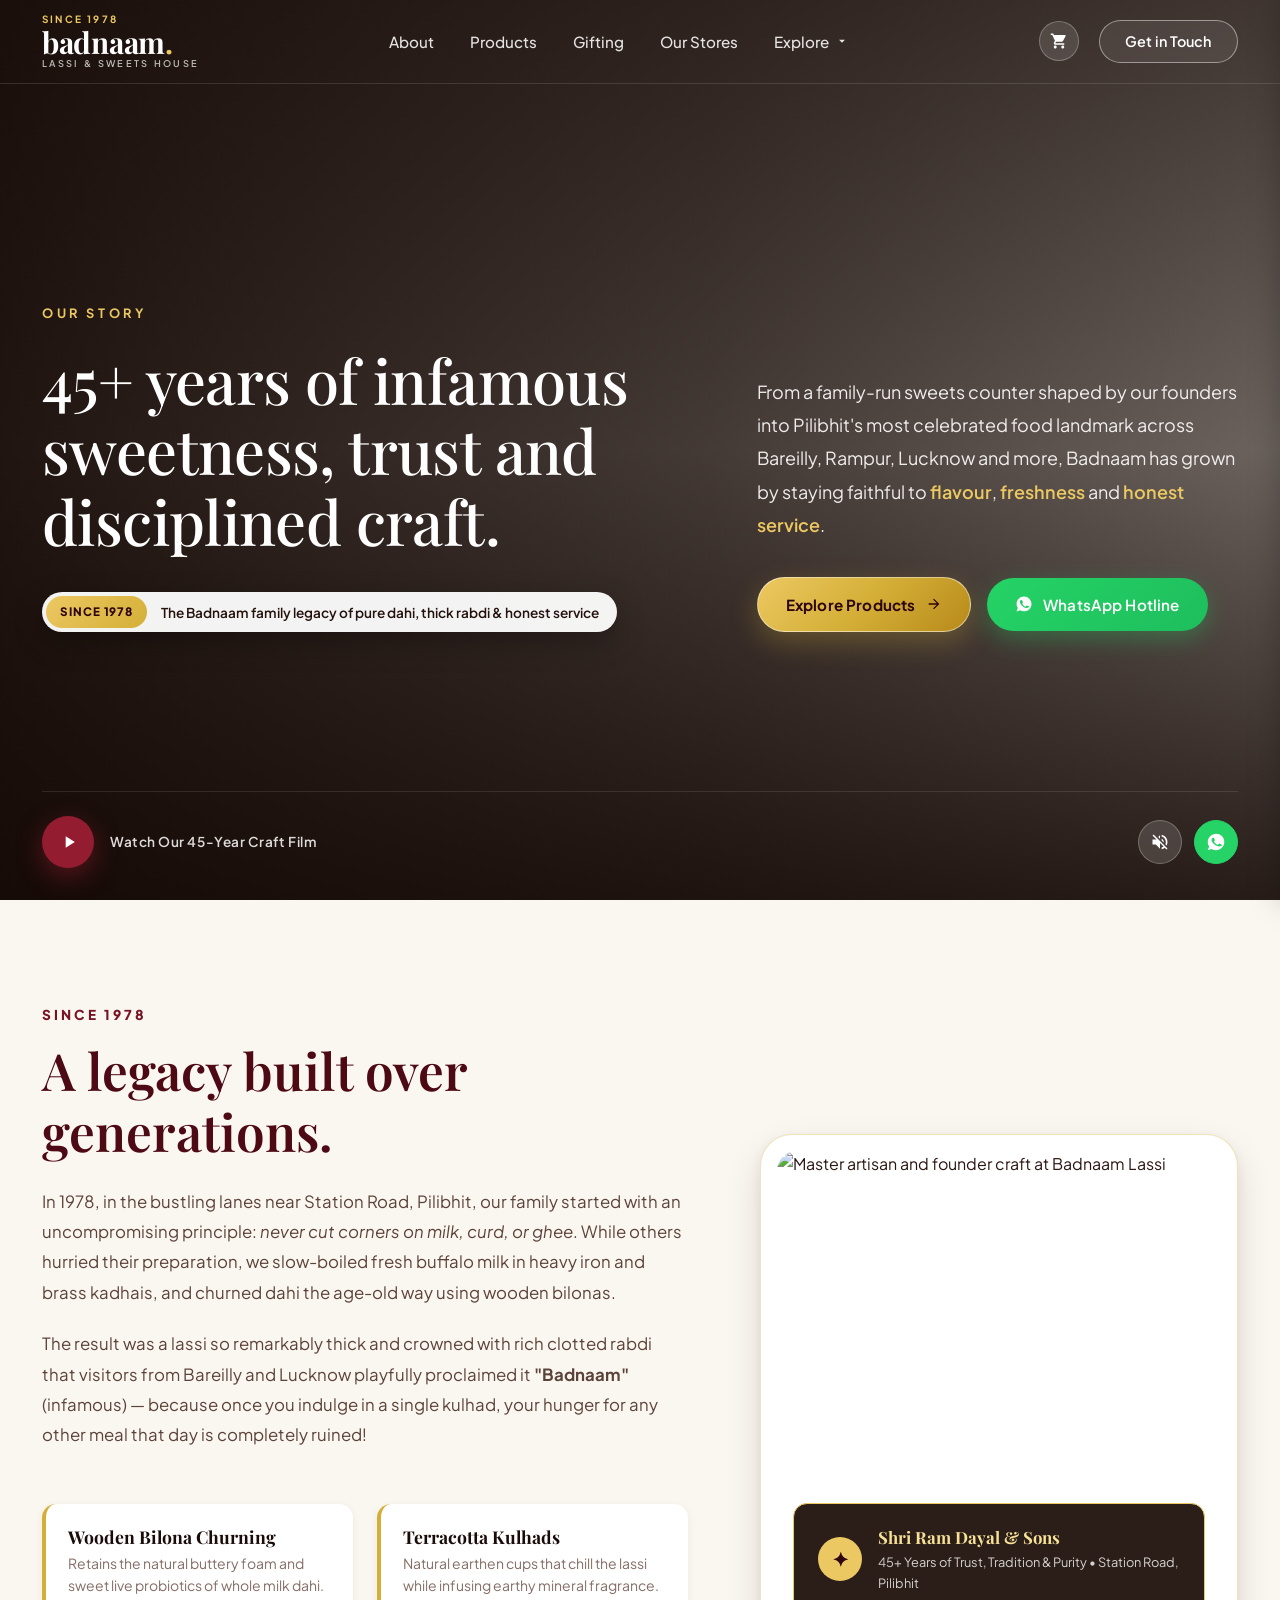
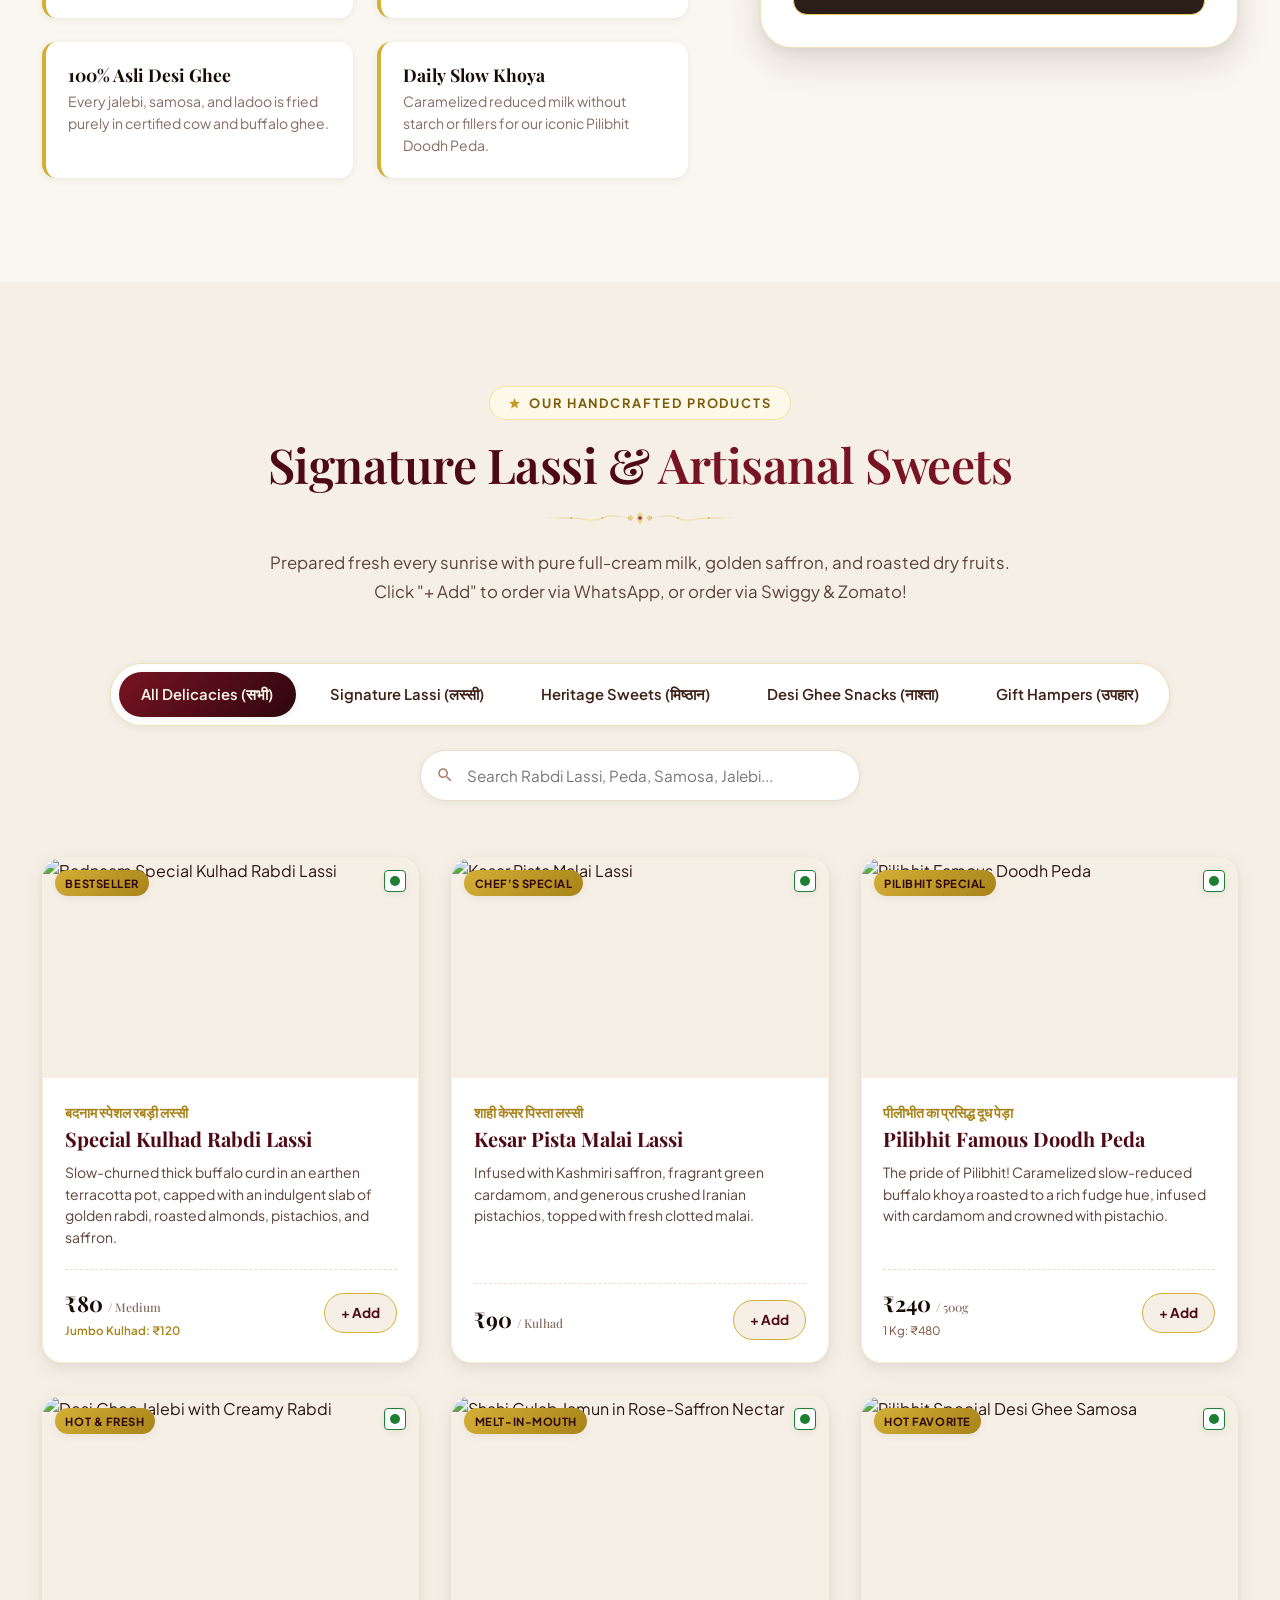
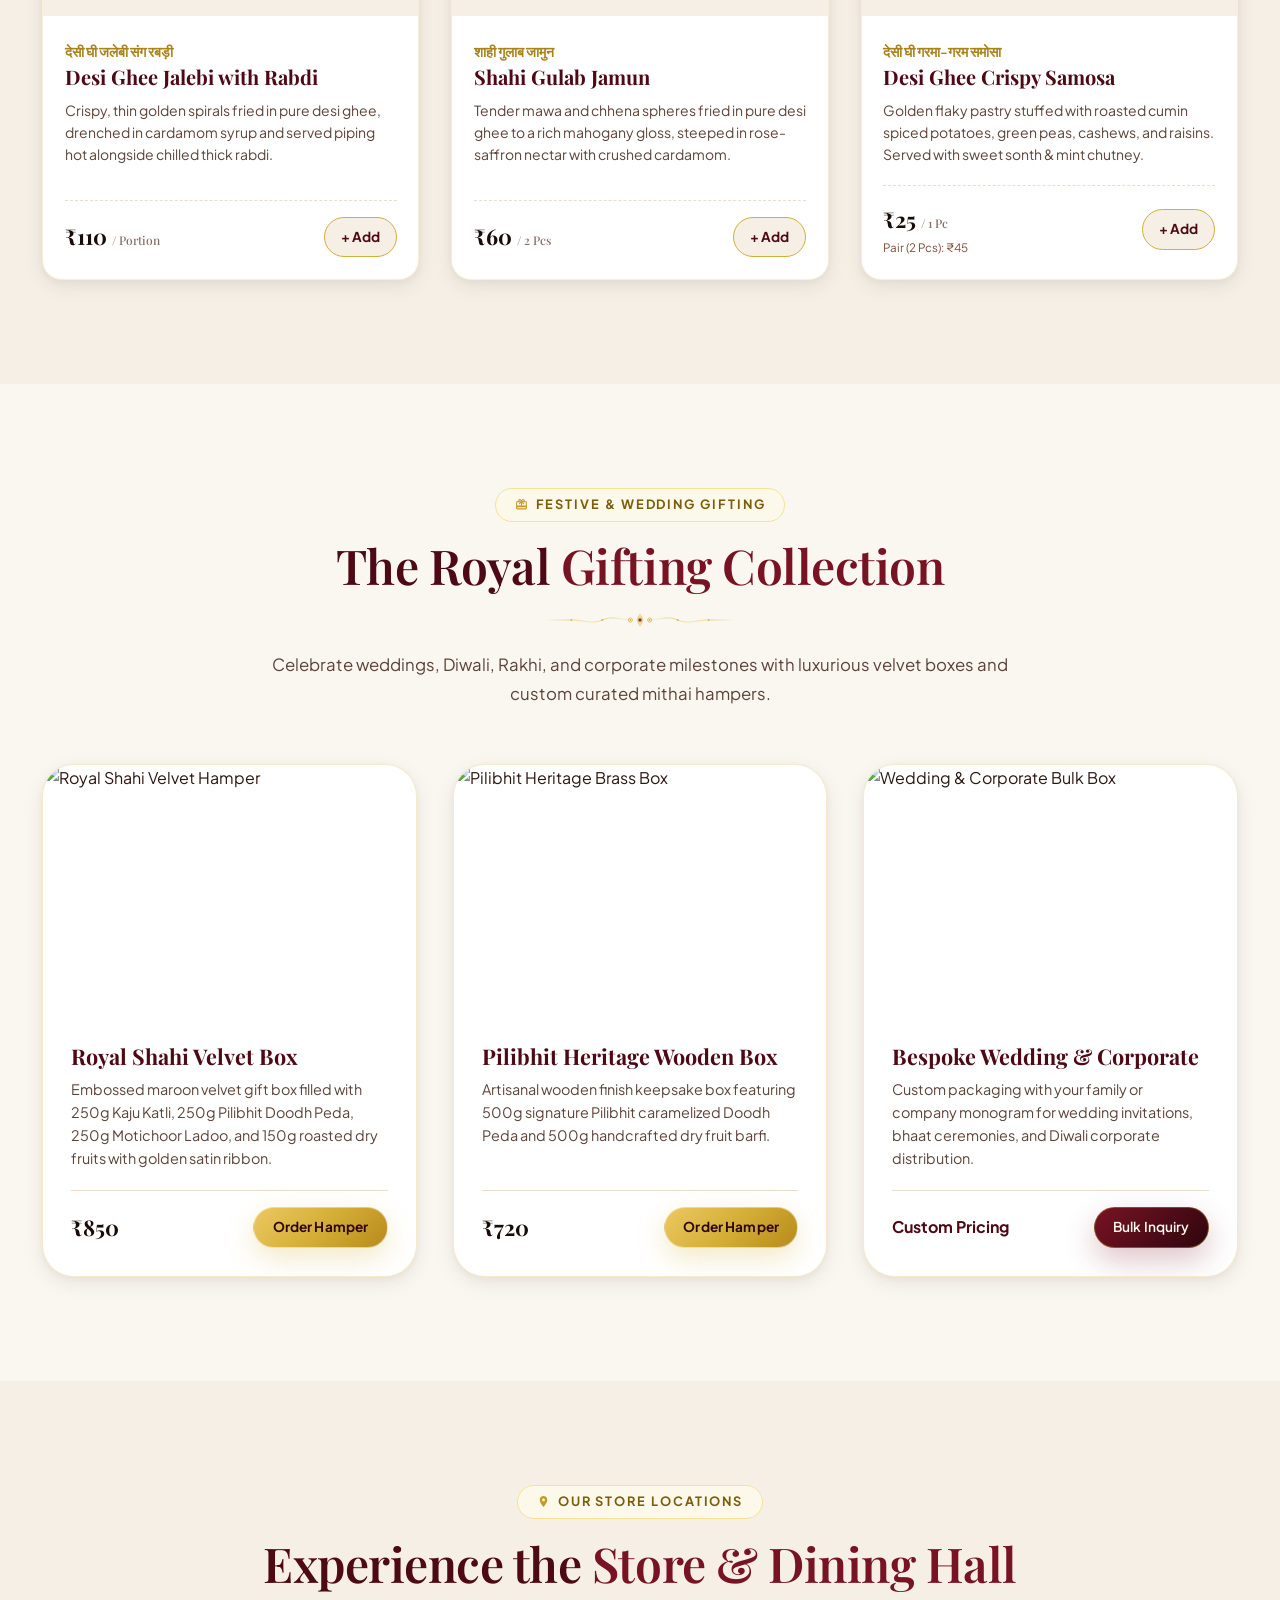
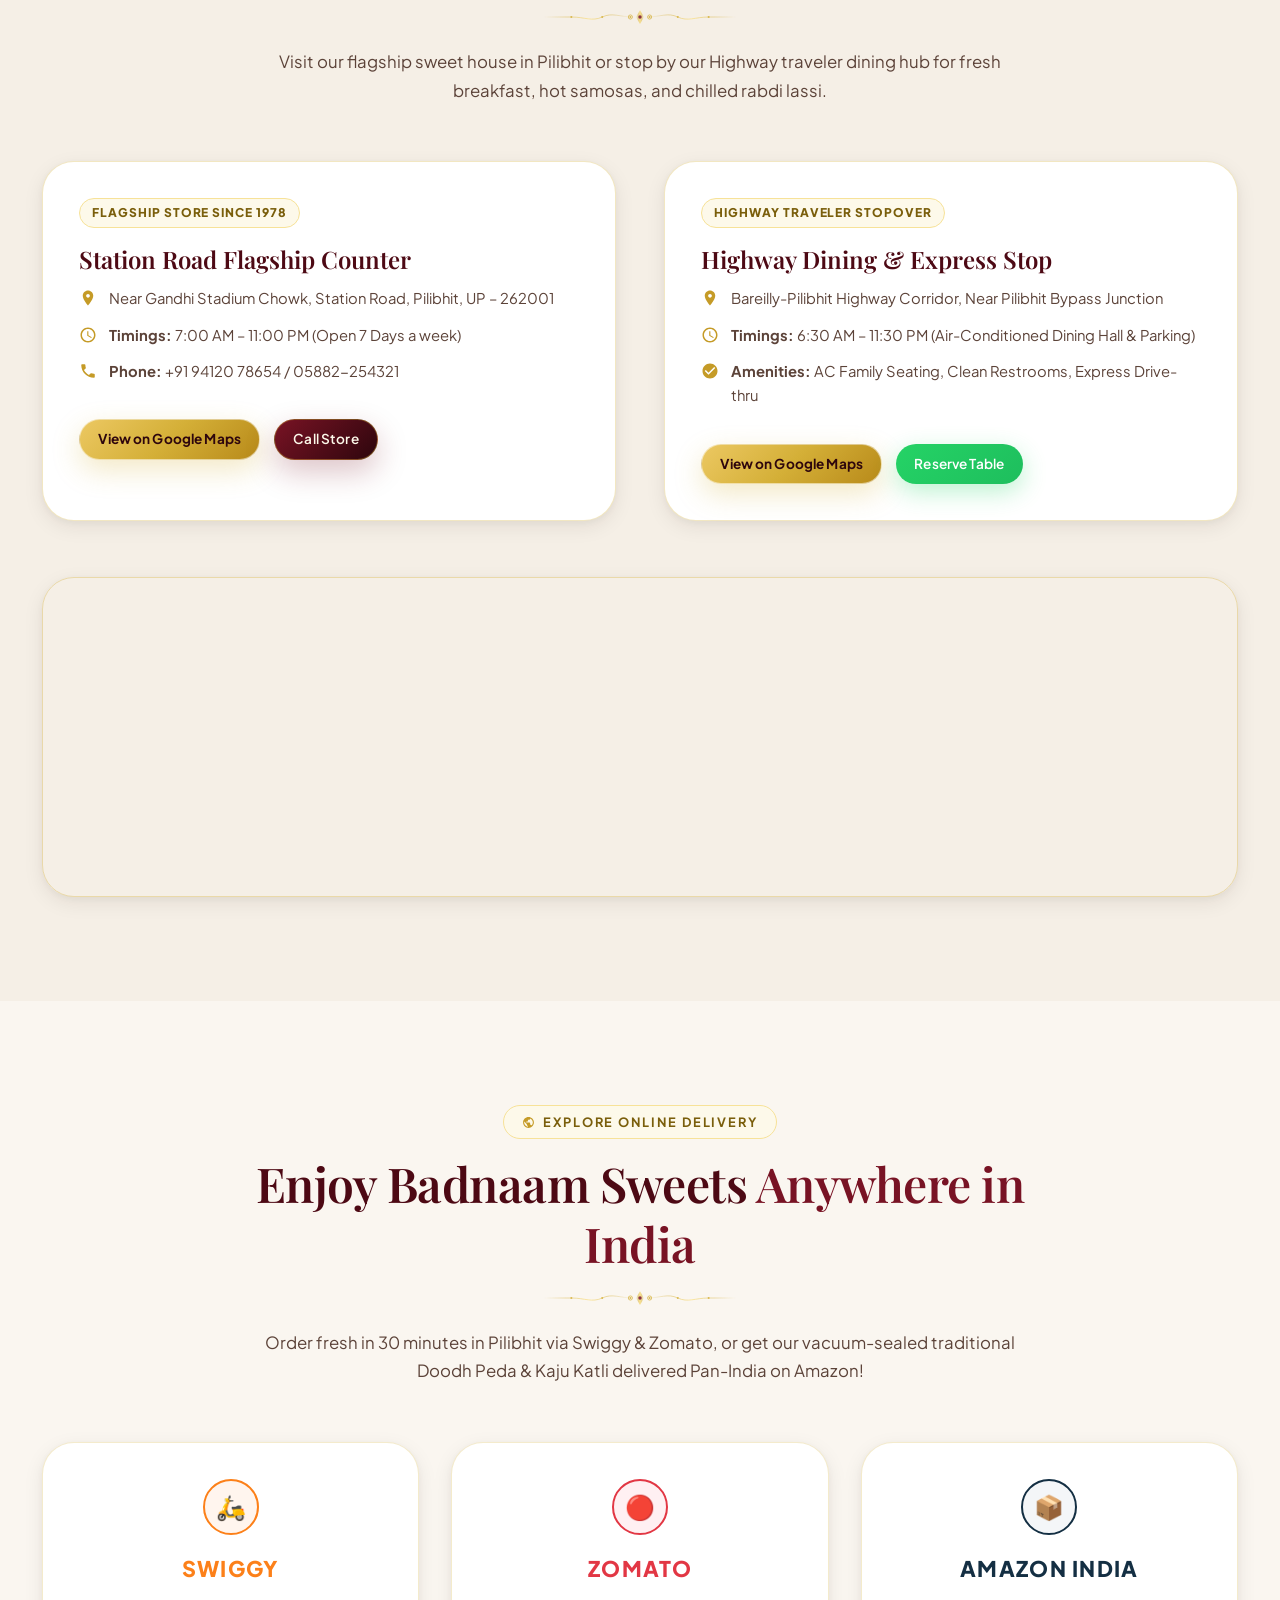
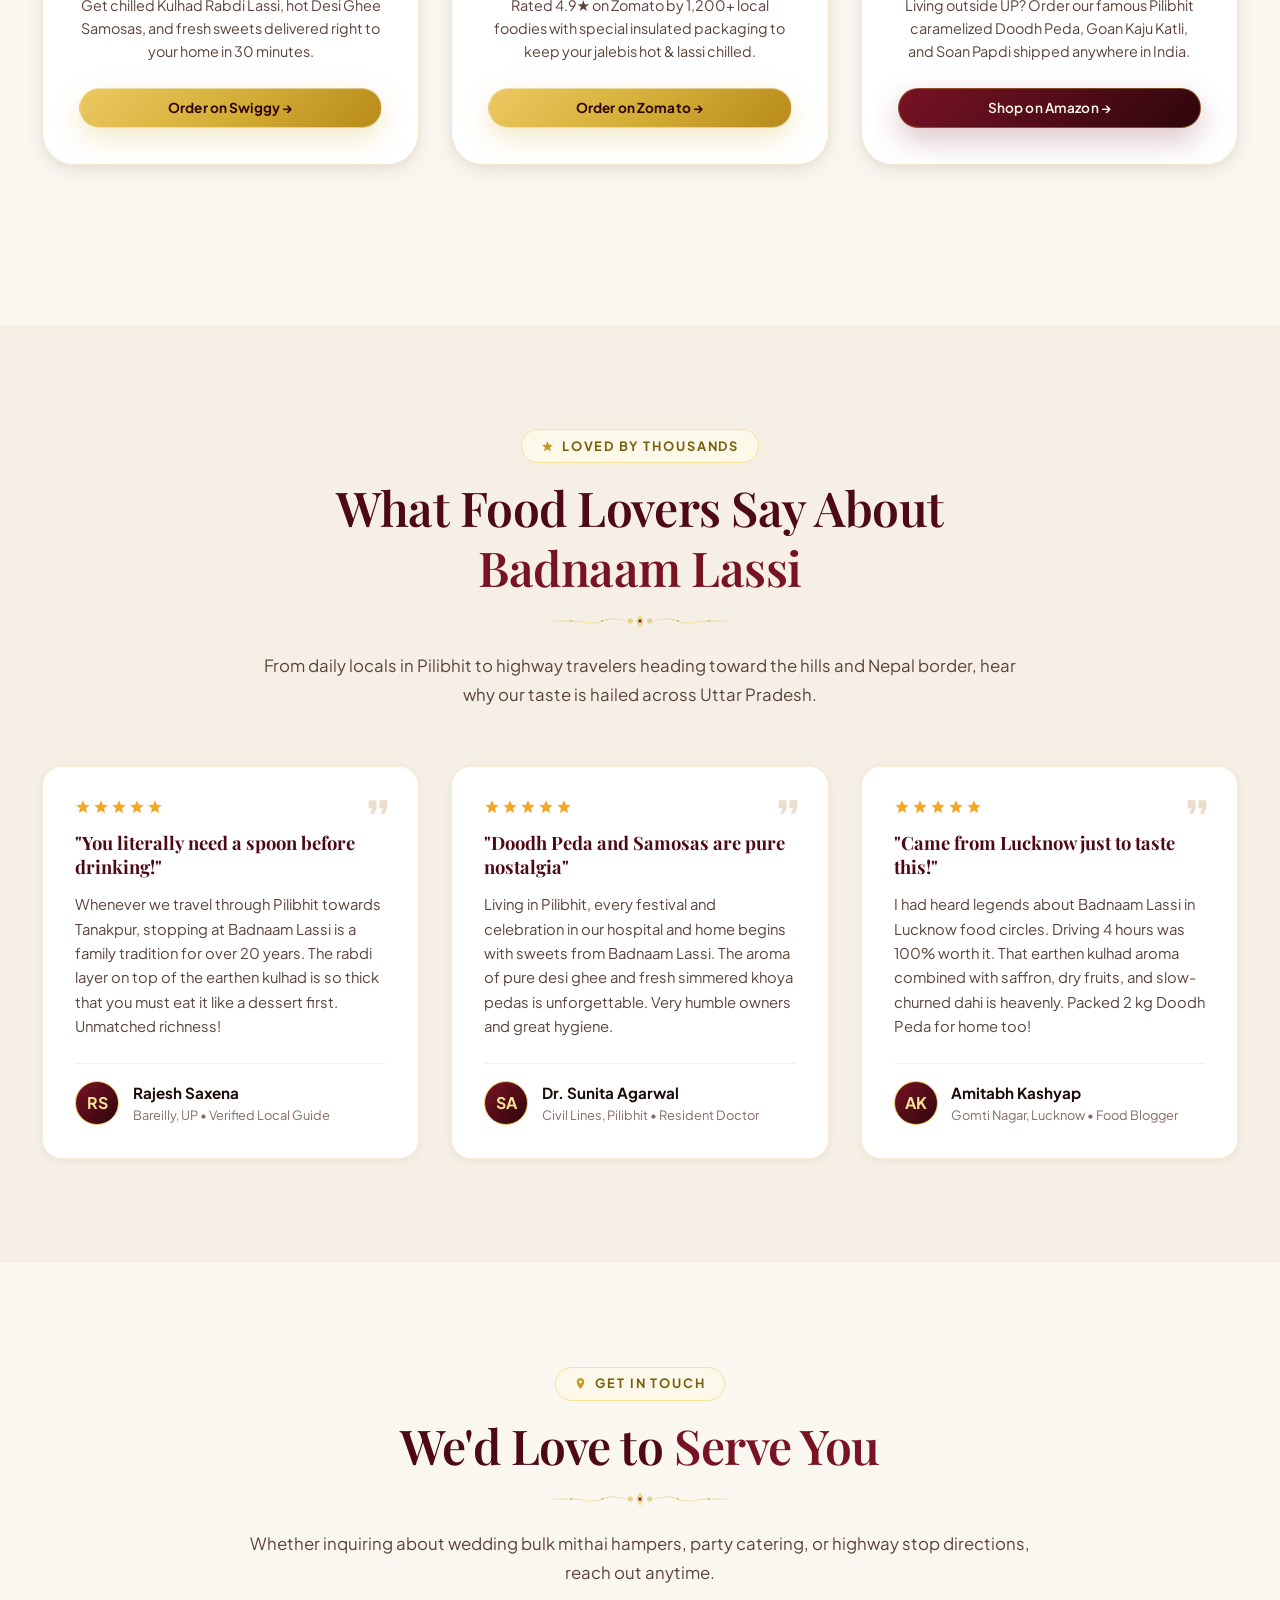
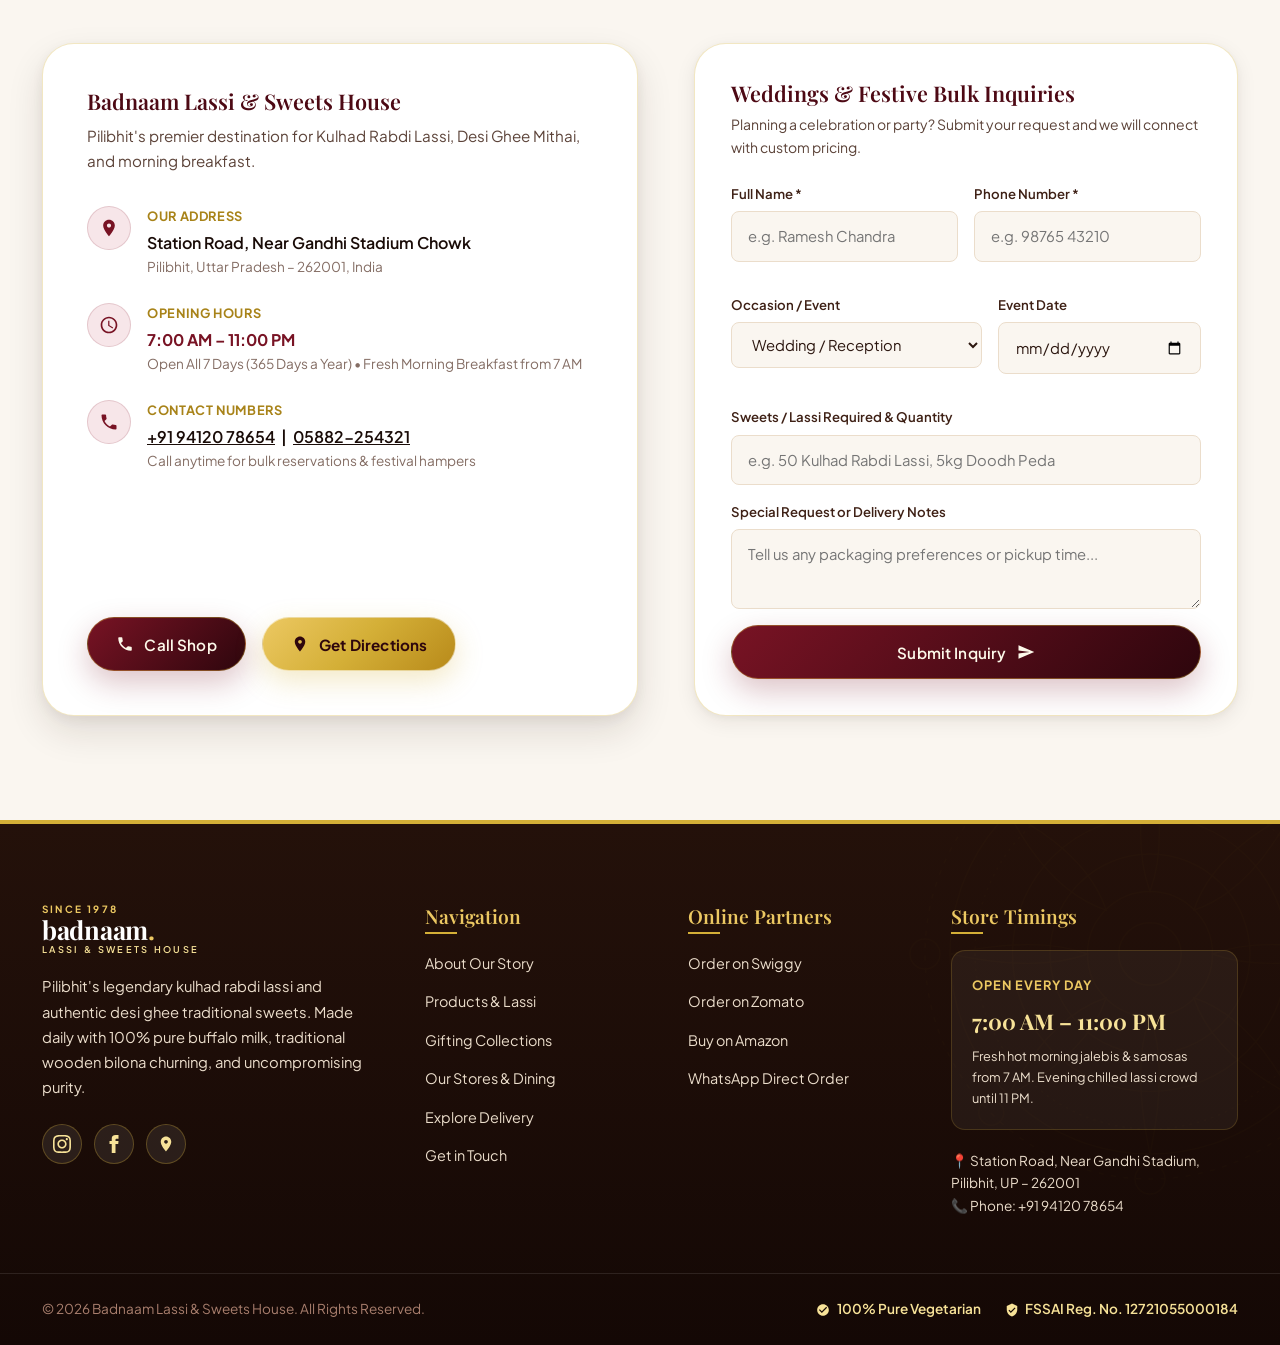
==== commit 08ae5b1d: "feat: decorate homepage matching reference design with editorial hero, floating pill navigation, and" ====
--- a/index.html
+++ b/index.html
@@ -3,46 +3,40 @@
 <head>
   <meta charset="UTF-8">
   <meta name="viewport" content="width=device-width, initial-scale=1.0">
-  <title>Badnaam Lassi & Sweets House | Pilibhit's Famous Rabdi Lassi & Heritage Mithai</title>
+  <title>Badnaam Lassi & Sweets House | Pilibhit's Famous Rabdi Lassi & Heritage Mithai Since 1978</title>
   
   <!-- SEO Meta Tags -->
-  <meta name="description" content="Experience Badnaam Lassi & Sweets House in Pilibhit, UP. Renowned for our legendary thick Kulhad Rabdi Lassi, authentic Doodh Peda, Desi Ghee Jalebi, Gulab Jamun, Samosa, and pure traditional sweets. Open daily 7 AM – 11 PM.">
-  <meta name="keywords" content="Badnaam Lassi, Badnaam Lassi Pilibhit, Pilibhit sweets, Kulhad Rabdi Lassi, Doodh Peda Pilibhit, Desi Ghee Samosa, Indian Sweets UP, Best Lassi in Uttar Pradesh">
+  <meta name="description" content="Experience Badnaam Lassi & Sweets House in Pilibhit, UP. Renowned for our legendary thick Kulhad Rabdi Lassi, authentic Doodh Peda, Desi Ghee Jalebi, Gulab Jamun, Samosa, and pure traditional sweets. Open daily 7 AM – 11 PM. Order on Swiggy, Zomato, Amazon, or WhatsApp.">
+  <meta name="keywords" content="Badnaam Lassi, Badnaam Lassi Pilibhit, Pilibhit sweets, Kulhad Rabdi Lassi, Doodh Peda Pilibhit, Desi Ghee Samosa, Indian Sweets UP, Best Lassi in Uttar Pradesh, Ajanta Sweets, Swiggy, Zomato, Amazon">
   <meta name="author" content="Badnaam Lassi & Sweets House">
   <link rel="canonical" href="https://badnaamlassipilibhit.com">
 
   <!-- Open Graph / Facebook -->
   <meta property="og:type" content="restaurant.restaurant">
   <meta property="og:title" content="Badnaam Lassi & Sweets House | Pilibhit, Uttar Pradesh">
-  <meta property="og:description" content="Pilibhit's legendary thick Kulhad Rabdi Lassi & 100% Pure Desi Ghee traditional sweets. Serving authentic taste since 1978.">
-  <meta property="og:image" content="https://images.unsplash.com/photo-1626132647523-66f5bf380027?auto=format&fit=crop&w=1200&q=85">
+  <meta property="og:description" content="Pilibhit's legendary thick Kulhad Rabdi Lassi & 100% Pure Desi Ghee traditional sweets. 45+ years of sweetness, trust and disciplined craft.">
+  <meta property="og:image" content="https://images.unsplash.com/photo-1546833999-b9f581a1996d?auto=format&fit=crop&w=1200&q=85">
   <meta property="og:url" content="https://badnaamlassipilibhit.com">
-
-  <!-- Twitter -->
-  <meta name="twitter:card" content="summary_large_image">
-  <meta name="twitter:title" content="Badnaam Lassi & Sweets House - Pilibhit">
-  <meta name="twitter:description" content="Pilibhit's iconic thick Kulhad Rabdi Lassi and pure Desi Ghee sweets.">
-  <meta name="twitter:image" content="https://images.unsplash.com/photo-1626132647523-66f5bf380027?auto=format&fit=crop&w=1200&q=85">
 
   <!-- Favicon -->
   <link rel="icon" type="image/svg+xml" href="assets/icons/favicon.svg">
 
-  <!-- Google Fonts: Marcellus & Playfair Display (Headings), Plus Jakarta Sans (Body) -->
+  <!-- Google Fonts: Playfair Display & Marcellus (Headings), Plus Jakarta Sans (Body) -->
   <link rel="preconnect" href="https://fonts.googleapis.com">
   <link rel="preconnect" href="https://fonts.gstatic.com" crossorigin>
-  <link href="https://fonts.googleapis.com/css2?family=Marcellus&family=Playfair+Display:ital,wght@0,600;0,700;1,600&family=Plus+Jakarta+Sans:wght@400;500;600;700&display=swap" rel="stylesheet">
+  <link href="https://fonts.googleapis.com/css2?family=Marcellus&family=Playfair+Display:ital,wght@0,500;0,600;0,700;1,500;1,600&family=Plus+Jakarta+Sans:wght@400;500;600;700;800&display=swap" rel="stylesheet">
 
   <!-- Custom CSS -->
   <link rel="stylesheet" href="css/styles.css">
 
-  <!-- Schema.org JSON-LD Structured Data for Local Business & Food Establishment -->
+  <!-- Schema.org JSON-LD Structured Data -->
   <script type="application/ld+json">
   {
     "@context": "https://schema.org",
     "@type": "FastFoodRestaurant",
     "name": "Badnaam Lassi & Sweets House",
     "alternateName": "बदनाम लस्सी एवं मिष्ठान भंडार",
-    "image": "https://images.unsplash.com/photo-1626132647523-66f5bf380027?auto=format&fit=crop&w=1200&q=85",
+    "image": "https://images.unsplash.com/photo-1546833999-b9f581a1996d?auto=format&fit=crop&w=1200&q=85",
     "telephone": "+91 94120 78654",
     "address": {
       "@type": "PostalAddress",
@@ -59,7 +53,7 @@
     },
     "servesCuisine": [
       "Indian Sweets",
-      "Lassi & Dairy Drinks",
+      "Kulhad Rabdi Lassi",
       "North Indian Street Food",
       "Mithai",
       "Desi Ghee Snacks"
@@ -68,15 +62,7 @@
     "openingHoursSpecification": [
       {
         "@type": "OpeningHoursSpecification",
-        "dayOfWeek": [
-          "Monday",
-          "Tuesday",
-          "Wednesday",
-          "Thursday",
-          "Friday",
-          "Saturday",
-          "Sunday"
-        ],
+        "dayOfWeek": ["Monday","Tuesday","Wednesday","Thursday","Friday","Saturday","Sunday"],
         "opens": "07:00",
         "closes": "23:00"
       }
@@ -92,73 +78,61 @@
 <body>
 
   <!-- ==========================================================================
-       Top Notice Bar
-       ========================================================================== -->
-  <aside class="top-notice-bar" aria-label="Announcement bar">
-    <div class="container top-notice-inner">
-      <div class="top-notice-left">
-        <span class="top-notice-item">
-          <svg viewBox="0 0 24 24"><path d="M12 2C8.13 2 5 5.13 5 9c0 5.25 7 13 7 13s7-7.75 7-13c0-3.87-3.13-7-7-7zm0 9.5c-1.38 0-2.5-1.12-2.5-2.5s1.12-2.5 2.5-2.5 2.5 1.12 2.5 2.5-1.12 2.5-2.5 2.5z"/></svg>
-          Station Road, Near Gandhi Stadium, Pilibhit, UP
-        </span>
-        <span class="top-notice-item">
-          <svg viewBox="0 0 24 24"><path d="M11.99 2C6.47 2 2 6.48 2 12s4.47 10 9.99 10C17.52 22 22 17.52 22 12S17.52 2 11.99 2zM12 20c-4.42 0-8-3.58-8-8s3.58-8 8-8 8 3.58 8 8-3.58 8-8 8zm.5-13H11v6l5.25 3.15.75-1.23-4.5-2.67z"/></svg>
-          Open Daily: 7:00 AM – 11:00 PM
-        </span>
-      </div>
-      <div class="top-notice-right">
-        <span class="top-notice-item">
-          <svg viewBox="0 0 24 24"><path d="M12 2L9.19 8.63 2 9.24l5.46 4.73L5.82 21 12 17.27 18.18 21l-1.64-7.03L22 9.24l-7.19-.61L12 2z"/></svg>
-          100% Pure Desi Ghee & Fresh Buffalo Milk
-        </span>
-        <a href="tel:+919412078654" class="top-notice-item" style="color: var(--color-gold-200); font-weight:700;">
-          <svg viewBox="0 0 24 24"><path d="M6.62 10.79c1.44 2.83 3.76 5.14 6.59 6.59l2.2-2.2c.27-.27.67-.36 1.02-.24 1.12.37 2.33.57 3.57.57.55 0 1 .45 1 1V20c0 .55-.45 1-1 1-9.39 0-17-7.61-17-17 0-.55.45-1 1-1h3.5c.55 0 1 .45 1 1 0 1.25.2 2.45.57 3.57.11.35.03.74-.25 1.02l-2.2 2.2z"/></svg>
-          Call: +91 94120 78654
-        </a>
-      </div>
-    </div>
-  </aside>
-
-  <!-- ==========================================================================
-       Sticky Main Header & Navigation
+       Header Navigation (Exactly Matching Reference Photo)
        ========================================================================== -->
   <header class="main-header" id="mainHeader">
     <div class="container nav-container">
-      <!-- Brand Logo -->
-      <a href="#hero" class="brand-logo" aria-label="Badnaam Lassi Home">
-        <img src="assets/icons/favicon.svg" alt="Badnaam Lassi Royal Crest" class="brand-crest">
-        <div class="brand-text">
-          <span class="brand-hindi">बदनाम लस्सी एवं मिष्ठान</span>
-          <span class="brand-name">Badnaam Lassi</span>
-          <span class="brand-sub">&amp; Sweets House • Pilibhit</span>
-        </div>
+      <!-- Brand Logo in Editorial Serif Style -->
+      <a href="#hero" class="brand-logo-ref" aria-label="Badnaam Lassi Home">
+        <span class="brand-since-tag">SINCE 1978</span>
+        <span class="brand-title-serif">badnaam<span>.</span></span>
+        <span class="brand-sub-spaced">LASSI &amp; SWEETS HOUSE</span>
       </a>
 
-      <!-- Desktop Navigation Menu -->
-      <nav class="nav-menu" aria-label="Main Navigation">
-        <a href="#hero" class="nav-link active">Home</a>
-        <a href="#about" class="nav-link">Our Heritage</a>
-        <a href="#menu" class="nav-link">Special Menu</a>
-        <a href="#reviews" class="nav-link">Reviews</a>
-        <a href="#gallery" class="nav-link">Gallery</a>
-        <a href="#contact" class="nav-link">Visit &amp; Contact</a>
+      <!-- Desktop Nav Menu: About, Products, Gifting, Our Stores, Explore, Get in Touch -->
+      <nav class="nav-menu-ref" aria-label="Main Navigation">
+        <a href="#about" class="nav-link-ref active">About</a>
+        <a href="#products" class="nav-link-ref">Products</a>
+        <a href="#gifting" class="nav-link-ref">Gifting</a>
+        <a href="#stores" class="nav-link-ref">Our Stores</a>
+
+        <!-- Explore Dropdown with Swiggy, Zomato, Amazon Floating Pill -->
+        <div class="nav-item-dropdown">
+          <a href="#explore" class="nav-link-ref" id="exploreTrigger" aria-haspopup="true">
+            <span>Explore</span>
+            <svg class="dropdown-caret" viewBox="0 0 24 24"><path d="M7 10l5 5 5-5z"/></svg>
+          </a>
+
+          <!-- Exact floating capsule from user reference photo -->
+          <div class="explore-dropdown-pill" role="menu">
+            <a href="https://www.swiggy.com" target="_blank" rel="noopener noreferrer" class="explore-pill-btn pill-swiggy" role="menuitem">
+              <span class="pill-dot dot-swiggy"></span>
+              <span>SWIGGY</span>
+            </a>
+            <a href="https://www.zomato.com" target="_blank" rel="noopener noreferrer" class="explore-pill-btn pill-zomato" role="menuitem">
+              <span class="pill-dot dot-zomato"></span>
+              <span>ZOMATO</span>
+            </a>
+            <a href="https://www.amazon.in" target="_blank" rel="noopener noreferrer" class="explore-pill-btn pill-amazon" role="menuitem">
+              <span class="pill-dot dot-amazon"></span>
+              <span>AMAZON</span>
+            </a>
+          </div>
+        </div>
       </nav>
 
-      <!-- Header Action Items -->
-      <div class="header-actions">
-        <!-- Interactive Order Basket Toggle -->
-        <button type="button" class="cart-toggle-btn cart-toggle-trigger" aria-label="View Order Basket">
+      <!-- Header Actions: Get in Touch Pill & Cart Basket -->
+      <div class="header-actions-ref">
+        <button type="button" class="cart-toggle-pill cart-toggle-trigger" aria-label="View Order Basket">
           <svg viewBox="0 0 24 24"><path d="M7 18c-1.1 0-1.99.9-1.99 2S5.9 22 7 22s2-.9 2-2-.9-2-2-2zM1 2v2h2l3.6 7.59-1.35 2.45c-.16.28-.25.61-.25.96 0 1.1.9 2 2 2h12v-2H7.42c-.14 0-.25-.11-.25-.25l.03-.12.9-1.63h7.45c.75 0 1.41-.41 1.75-1.03l3.58-6.49c.08-.14.12-.31.12-.48 0-.55-.45-1-1-1H5.21l-.94-2H1zm16 16c-1.1 0-1.99.9-1.99 2s.89 2 1.99 2 2-.9 2-2-.9-2-2-2z"/></svg>
           <span class="cart-badge" style="display:none;">0</span>
         </button>
 
-        <!-- WhatsApp Quick Order Button -->
-        <a href="https://wa.me/919412078654?text=Namaste%20Badnaam%20Lassi!%20I%20would%20like%20to%20order%20sweets%20and%20rabdi%20lassi." target="_blank" rel="noopener noreferrer" class="btn btn-whatsapp btn-sm header-cta-whatsapp">
-          <svg width="18" height="18" viewBox="0 0 24 24" fill="currentColor"><path d="M12.04 2C6.58 2 2.13 6.45 2.13 11.91c0 1.97.58 3.88 1.68 5.51L2 22l4.75-1.74c1.58.98 3.4 1.5 5.29 1.5h.01c5.46 0 9.91-4.45 9.91-9.91 0-2.65-1.03-5.14-2.9-7.01A9.82 9.82 0 0 0 12.04 2zm5.78 14.12c-.24.68-1.4 1.25-1.93 1.33-.5.07-1.14.1-3.34-.81-2.82-1.17-4.63-4.06-4.77-4.25-.14-.19-1.14-1.52-1.14-2.9 0-1.38.72-2.06.98-2.34.26-.28.57-.35.77-.35.2 0 .4 0 .57.01.19.01.43-.07.67.5.25.6.86 2.09.93 2.24.08.15.13.33.03.53-.1.2-.15.33-.3.51-.15.18-.32.4-.46.54-.15.15-.31.31-.13.62.18.31.8 1.32 1.72 2.14 1.18 1.05 2.18 1.37 2.49 1.52.31.15.49.13.67-.08.19-.21.79-.92 1-1.24.21-.31.42-.26.71-.15.29.1 1.84.87 2.16 1.03.32.16.53.24.61.37.08.14.08.79-.16 1.47z"/></svg>
-          Order on WhatsApp
+        <a href="#contact" class="btn-get-in-touch">
+          Get in Touch
         </a>
 
-        <!-- Mobile Hamburger Toggle -->
+        <!-- Mobile Menu Toggle -->
         <button type="button" class="mobile-menu-btn" id="mobileMenuBtn" aria-label="Open Mobile Menu">
           <svg viewBox="0 0 24 24"><path d="M3 18h18v-2H3v2zm0-5h18v-2H3v2zm0-7v2h18V6H3z"/></svg>
         </button>
@@ -166,29 +140,26 @@
     </div>
   </header>
 
-  <!-- Mobile Navigation Drawer Overlay -->
+  <!-- Mobile Navigation Drawer -->
   <div class="mobile-nav-drawer" id="mobileNavDrawer" aria-hidden="true">
     <div class="mobile-nav-panel">
       <button type="button" class="mobile-nav-close" id="mobileNavClose" aria-label="Close Mobile Menu">
         <svg width="28" height="28" viewBox="0 0 24 24" fill="currentColor"><path d="M19 6.41L17.59 5 12 10.59 6.41 5 5 6.41 10.59 12 5 17.59 6.41 19 12 13.41 17.59 19 19 17.59 13.41 12z"/></svg>
       </button>
 
-      <div class="brand-logo" style="margin-bottom: 1.5rem;">
-        <img src="assets/icons/favicon.svg" alt="Badnaam Lassi Crest" style="width: 44px; height: 44px;">
-        <div class="brand-text">
-          <span class="brand-hindi">बदनाम लस्सी</span>
-          <span class="brand-name" style="font-size: 1.15rem;">Badnaam Lassi</span>
-          <span class="brand-sub">Pilibhit • Est. 1978</span>
-        </div>
+      <div class="brand-logo-ref" style="margin-bottom: 2rem;">
+        <span class="brand-since-tag" style="color: var(--color-gold-700);">SINCE 1978</span>
+        <span class="brand-title-serif" style="color: var(--color-maroon-800); font-size: 1.6rem;">badnaam<span>.</span></span>
+        <span class="brand-sub-spaced" style="color: var(--color-brown-700);">LASSI &amp; SWEETS HOUSE</span>
       </div>
 
       <div class="mobile-nav-links">
-        <a href="#hero" class="mobile-nav-link">Home (मुख्य पृष्ठ)</a>
-        <a href="#about" class="mobile-nav-link">Our Heritage (इतिहास)</a>
-        <a href="#menu" class="mobile-nav-link">Special Menu (व्यंजन)</a>
-        <a href="#reviews" class="mobile-nav-link">Customer Reviews (प्रशंसा)</a>
-        <a href="#gallery" class="mobile-nav-link">Photo Gallery (तस्वीरें)</a>
-        <a href="#contact" class="mobile-nav-link">Visit &amp; Contact (संपर्क)</a>
+        <a href="#about" class="mobile-nav-link">About (हमारा इतिहास)</a>
+        <a href="#products" class="mobile-nav-link">Products (मिष्ठान व लस्सी)</a>
+        <a href="#gifting" class="mobile-nav-link">Gifting (शाही उपहार)</a>
+        <a href="#stores" class="mobile-nav-link">Our Stores (दुकानें व भोजन)</a>
+        <a href="#explore" class="mobile-nav-link">Explore (Swiggy • Zomato • Amazon)</a>
+        <a href="#contact" class="mobile-nav-link">Get in Touch (संपर्क)</a>
       </div>
 
       <div style="margin-top: auto; padding-top: 1.5rem; border-top: 1px solid var(--color-cream-300);">
@@ -196,7 +167,7 @@
           <strong>⏰ Open Daily:</strong> 7:00 AM – 11:00 PM<br>
           <strong>📍 Location:</strong> Station Road, Pilibhit
         </p>
-        <a href="tel:+919412078654" class="btn btn-primary" style="width: 100%; margin-bottom: 0.75rem;">
+        <a href="tel:+919412078654" class="btn btn-primary" style="width: 100%;">
           Call +91 94120 78654
         </a>
       </div>
@@ -205,107 +176,124 @@
 
   <main>
     <!-- ==========================================================================
-         Hero Section
+         Hero Section (Full-Bleed, Exactly Matching Reference Photo)
          ========================================================================== -->
-    <section class="hero-section" id="hero">
-      <img src="assets/images/mandala-pattern.svg" alt="" class="hero-mandala-bg" aria-hidden="true">
-
+    <section class="hero-editorial-section" id="hero">
+      <div class="container" style="display: flex; flex-direction: column; flex-grow: 1; justify-content: space-between;">
+        
+        <!-- Editorial Hero Content Grid -->
+        <div class="hero-editorial-grid">
+          <!-- Left Column -->
+          <div class="fade-in-up">
+            <span class="hero-story-tag">OUR STORY</span>
+
+            <h1 class="hero-editorial-title">
+              45+ years of infamous sweetness, trust and disciplined craft.
+            </h1>
+
+            <!-- Dual-Tone Pill Badge -->
+            <div class="hero-dual-pill">
+              <span class="dual-pill-badge">SINCE 1978</span>
+              <span class="dual-pill-text">The Badnaam family legacy of pure dahi, thick rabdi &amp; honest service</span>
+            </div>
+          </div>
+
+          <!-- Right Column -->
+          <div class="fade-in-up delay-1">
+            <p class="hero-editorial-narrative">
+              From a family-run sweets counter shaped by our founders into Pilibhit's most celebrated food landmark across Bareilly, Rampur, Lucknow and more, Badnaam has grown by staying faithful to <span class="highlight-gold">flavour</span>, <span class="highlight-gold">freshness</span> and <span class="highlight-gold">honest service</span>.
+            </p>
+
+            <div class="hero-cta-row">
+              <a href="#products" class="btn btn-gold">
+                <span>Explore Products</span>
+                <svg width="16" height="16" viewBox="0 0 24 24" fill="currentColor"><path d="M12 4l-1.41 1.41L16.17 11H4v2h12.17l-5.58 5.59L12 20l8-8z"/></svg>
+              </a>
+              <a href="https://wa.me/919412078654?text=Namaste!%20I%20would%20like%20to%20order%20from%20Badnaam%20Lassi." target="_blank" rel="noopener noreferrer" class="btn btn-whatsapp">
+                <svg width="18" height="18" viewBox="0 0 24 24" fill="currentColor"><path d="M12.04 2C6.58 2 2.13 6.45 2.13 11.91c0 1.97.58 3.88 1.68 5.51L2 22l4.75-1.74c1.58.98 3.4 1.5 5.29 1.5h.01c5.46 0 9.91-4.45 9.91-9.91 0-2.65-1.03-5.14-2.9-7.01A9.82 9.82 0 0 0 12.04 2zm5.78 14.12c-.24.68-1.4 1.25-1.93 1.33-.5.07-1.14.1-3.34-.81-2.82-1.17-4.63-4.06-4.77-4.25-.14-.19-1.14-1.52-1.14-2.9 0-1.38.72-2.06.98-2.34.26-.28.57-.35.77-.35.2 0 .4 0 .57.01.19.01.43-.07.67.5.25.6.86 2.09.93 2.24.08.15.13.33.03.53-.1.2-.15.33-.3.51-.15.18-.32.4-.46.54-.15.15-.31.31-.13.62.18.31.8 1.32 1.72 2.14 1.18 1.05 2.18 1.37 2.49 1.52.31.15.49.13.67-.08.19-.21.79-.92 1-1.24.21-.31.42-.26.71-.15.29.1 1.84.87 2.16 1.03.32.16.53.24.61.37.08.14.08.79-.16 1.47z"/></svg>
+                <span>WhatsApp Hotline</span>
+              </a>
+            </div>
+          </div>
+        </div>
+
+        <!-- Floating Controls Bar on Bottom (Matching Reference: Play Button on Left, Sound & WA on Right) -->
+        <div class="hero-bottom-controls-bar">
+          <!-- Left: Circular Red Play Button -->
+          <div class="hero-play-cluster">
+            <button type="button" class="floating-play-btn" id="videoPlayTrigger" aria-label="Watch Our Story Video">
+              <svg viewBox="0 0 24 24"><path d="M8 5v14l11-7z"/></svg>
+            </button>
+            <span class="play-label-text">Watch Our 45-Year Craft Film</span>
+          </div>
+
+          <!-- Right: Audio Sound Mute & WhatsApp Floating Buttons -->
+          <div class="hero-right-floats">
+            <button type="button" class="floating-ctrl-btn" id="soundToggleBtn" aria-label="Toggle Traditional Indian Ambient Sound">
+              <svg viewBox="0 0 24 24"><path d="M16.5 12c0-1.77-1.02-3.29-2.5-4.03v2.21l2.45 2.45c.03-.2.05-.41.05-.63zm2.5 0c0 .94-.2 1.82-.54 2.64l1.51 1.51C20.63 14.91 21 13.5 21 12c0-4.28-2.99-7.86-7-8.77v2.06c2.89.86 5 3.54 5 6.71zM4.27 3L3 4.27 7.73 9H3v6h4l5 5v-6.73l4.25 4.25c-.67.52-1.42.93-2.25 1.18v2.06c1.38-.31 2.63-.95 3.69-1.81L19.73 21 21 19.73l-9-9L4.27 3zM12 4L9.91 6.09 12 8.18V4z"/></svg>
+            </button>
+
+            <a href="https://wa.me/919412078654" target="_blank" rel="noopener noreferrer" class="floating-ctrl-btn floating-ctrl-whatsapp" aria-label="Chat on WhatsApp">
+              <svg viewBox="0 0 24 24"><path d="M12.04 2C6.58 2 2.13 6.45 2.13 11.91c0 1.97.58 3.88 1.68 5.51L2 22l4.75-1.74c1.58.98 3.4 1.5 5.29 1.5h.01c5.46 0 9.91-4.45 9.91-9.91 0-2.65-1.03-5.14-2.9-7.01A9.82 9.82 0 0 0 12.04 2zm5.78 14.12c-.24.68-1.4 1.25-1.93 1.33-.5.07-1.14.1-3.34-.81-2.82-1.17-4.63-4.06-4.77-4.25-.14-.19-1.14-1.52-1.14-2.9 0-1.38.72-2.06.98-2.34.26-.28.57-.35.77-.35.2 0 .4 0 .57.01.19.01.43-.07.67.5.25.6.86 2.09.93 2.24.08.15.13.33.03.53-.1.2-.15.33-.3.51-.15.18-.32.4-.46.54-.15.15-.31.31-.13.62.18.31.8 1.32 1.72 2.14 1.18 1.05 2.18 1.37 2.49 1.52.31.15.49.13.67-.08.19-.21.79-.92 1-1.24.21-.31.42-.26.71-.15.29.1 1.84.87 2.16 1.03.32.16.53.24.61.37.08.14.08.79-.16 1.47z"/></svg>
+            </a>
+          </div>
+        </div>
+
+      </div>
+    </section>
+
+    <!-- ==========================================================================
+         Section: A Legacy Built Over Generations (Matching Lower Half of Screenshot)
+         ========================================================================== -->
+    <section class="legacy-section" id="about">
       <div class="container">
-        <div class="hero-grid">
-          <!-- Hero Text Content -->
-          <div class="hero-content fade-in-up">
-            <div class="hero-pill">
-              <span class="hero-pill-sparkle">✦</span>
-              <span>Serving Pilibhit's Royal Flavors Since 1978</span>
-            </div>
-
-            <h1 class="hero-title heading-display">
-              <span class="title-hindi">बदनाम लस्सी एवं मिष्ठान भंडार</span>
-              Badnaam Lassi <span class="text-gold">&amp; Sweets</span>
-            </h1>
-
-            <p class="hero-tagline">
-              Pilibhit’s Legendary Kulhad Rabdi Lassi &amp; Heritage Desi Ghee Mithai
+        <div class="legacy-grid">
+          <!-- Left Column Story -->
+          <div class="legacy-story-col fade-in-up">
+            <span class="legacy-tag">SINCE 1978</span>
+            <h2 class="legacy-title">A legacy built over generations.</h2>
+
+            <p class="legacy-p">
+              In 1978, in the bustling lanes near Station Road, Pilibhit, our family started with an uncompromising principle: <em>never cut corners on milk, curd, or ghee</em>. While others hurried their preparation, we slow-boiled fresh buffalo milk in heavy iron and brass kadhais, and churned dahi the age-old way using wooden bilonas.
             </p>
 
-            <p class="hero-desc">
-              Slow-churned whole buffalo milk dahi served in earthen terracotta pots, crowned with an indulgent, spoon-thick layer of slow-simmered rabdi, roasted almonds, pistachios, and saffron. Taste so delightfully addictive, it earned its infamous name!
+            <p class="legacy-p">
+              The result was a lassi so remarkably thick and crowned with rich clotted rabdi that visitors from Bareilly and Lucknow playfully proclaimed it <strong>"Badnaam"</strong> (infamous) — because once you indulge in a single kulhad, your hunger for any other meal that day is completely ruined!
             </p>
 
-            <!-- Key Highlights Pill Row -->
-            <div class="hero-badges-row">
-              <div class="hero-badge-item">
-                <div class="hero-badge-icon">
-                  <svg viewBox="0 0 24 24"><path d="M12 2C6.48 2 2 6.48 2 12s4.48 10 10 10 10-4.48 10-10S17.52 2 12 2zm-2 15l-5-5 1.41-1.41L10 14.17l7.59-7.59L19 8l-9 9z"/></svg>
-                </div>
-                <div class="hero-badge-text">
-                  <span class="hero-badge-title">100% Pure Desi Ghee</span>
-                  <span class="hero-badge-sub">No Dalda • No Adulteration</span>
-                </div>
-              </div>
-
-              <div class="hero-badge-item">
-                <div class="hero-badge-icon">
-                  <svg viewBox="0 0 24 24"><path d="M12 3L2 12h3v8h6v-6h2v6h6v-8h3L12 3z"/></svg>
-                </div>
-                <div class="hero-badge-text">
-                  <span class="hero-badge-title">Earthen Kulhad Taste</span>
-                  <span class="hero-badge-sub">Soni Mitti Ki Khushbu</span>
-                </div>
-              </div>
-
-              <div class="hero-badge-item">
-                <div class="hero-badge-icon">
-                  <svg viewBox="0 0 24 24"><path d="M12 17.27L18.18 21l-1.64-7.03L22 9.24l-7.19-.61L12 2 9.19 8.63 2 9.24l5.46 4.73L5.82 21z"/></svg>
-                </div>
-                <div class="hero-badge-text">
-                  <span class="hero-badge-title">4.9 ★ Rating</span>
-                  <span class="hero-badge-sub">1,480+ Google Reviews</span>
-                </div>
-              </div>
-            </div>
-
-            <!-- CTA Actions -->
-            <div class="hero-cta-group">
-              <a href="#menu" class="btn btn-primary">
-                <span>Explore Special Menu</span>
-                <svg width="18" height="18" viewBox="0 0 24 24" fill="currentColor"><path d="M12 4l-1.41 1.41L16.17 11H4v2h12.17l-5.58 5.59L12 20l8-8z"/></svg>
-              </a>
-              <a href="https://wa.me/919412078654?text=Namaste!%20I%20want%20to%20order%20the%20famous%20Rabdi%20Lassi." target="_blank" rel="noopener noreferrer" class="btn btn-whatsapp">
-                <svg width="18" height="18" viewBox="0 0 24 24" fill="currentColor"><path d="M12.04 2C6.58 2 2.13 6.45 2.13 11.91c0 1.97.58 3.88 1.68 5.51L2 22l4.75-1.74c1.58.98 3.4 1.5 5.29 1.5h.01c5.46 0 9.91-4.45 9.91-9.91 0-2.65-1.03-5.14-2.9-7.01A9.82 9.82 0 0 0 12.04 2zm5.78 14.12c-.24.68-1.4 1.25-1.93 1.33-.5.07-1.14.1-3.34-.81-2.82-1.17-4.63-4.06-4.77-4.25-.14-.19-1.14-1.52-1.14-2.9 0-1.38.72-2.06.98-2.34.26-.28.57-.35.77-.35.2 0 .4 0 .57.01.19.01.43-.07.67.5.25.6.86 2.09.93 2.24.08.15.13.33.03.53-.1.2-.15.33-.3.51-.15.18-.32.4-.46.54-.15.15-.31.31-.13.62.18.31.8 1.32 1.72 2.14 1.18 1.05 2.18 1.37 2.49 1.52.31.15.49.13.67-.08.19-.21.79-.92 1-1.24.21-.31.42-.26.71-.15.29.1 1.84.87 2.16 1.03.32.16.53.24.61.37.08.14.08.79-.16 1.47z"/></svg>
-                <span>Order on WhatsApp</span>
-              </a>
-              <a href="#contact" class="btn btn-outline-gold">
-                <span>Find Location</span>
-              </a>
-            </div>
-          </div>
-
-          <!-- Hero Visual Showcase -->
-          <div class="hero-visual-wrapper fade-in-up delay-2">
-            <!-- Floating Review Card Top -->
-            <div class="floating-card floating-card-top">
-              <div class="floating-avatar">⭐</div>
-              <div class="floating-content">
-                <span class="floating-title">#1 Lassi in Pilibhit</span>
-                <div class="floating-stars">
-                  <svg viewBox="0 0 24 24"><path d="M12 17.27L18.18 21l-1.64-7.03L22 9.24l-7.19-.61L12 2 9.19 8.63 2 9.24l5.46 4.73L5.82 21z"/></svg>
-                  <span>4.9 / 5.0 (1,480+ Reviews)</span>
-                </div>
-              </div>
-            </div>
-
-            <!-- Arch Framed Hero Image of Rabdi Lassi -->
-            <div class="hero-arch-card">
-              <img src="https://images.unsplash.com/photo-1626132647523-66f5bf380027?auto=format&fit=crop&w=800&q=85" alt="Famous Badnaam Kulhad Rabdi Lassi in earthen pot" class="hero-main-img">
-            </div>
-
-            <!-- Floating Badge Bottom -->
-            <div class="floating-card floating-card-bottom">
-              <span class="floating-tag">Legendary</span>
-              <div class="floating-content">
-                <span class="floating-title">Spoon-Thick Rabdi Malai</span>
-                <span style="font-size: 0.75rem; color: var(--color-brown-700);">Terracotta Kulhad • Pure Kesar &amp; Pista</span>
+            <!-- 4 Heritage Pillars -->
+            <div class="legacy-pillars-list">
+              <div class="legacy-pillar-item">
+                <h4 class="legacy-pillar-title">Wooden Bilona Churning</h4>
+                <p class="legacy-pillar-desc">Retains the natural buttery foam and sweet live probiotics of whole milk dahi.</p>
+              </div>
+
+              <div class="legacy-pillar-item">
+                <h4 class="legacy-pillar-title">Terracotta Kulhads</h4>
+                <p class="legacy-pillar-desc">Natural earthen cups that chill the lassi while infusing earthy mineral fragrance.</p>
+              </div>
+
+              <div class="legacy-pillar-item">
+                <h4 class="legacy-pillar-title">100% Asli Desi Ghee</h4>
+                <p class="legacy-pillar-desc">Every jalebi, samosa, and ladoo is fried purely in certified cow and buffalo ghee.</p>
+              </div>
+
+              <div class="legacy-pillar-item">
+                <h4 class="legacy-pillar-title">Daily Slow Khoya</h4>
+                <p class="legacy-pillar-desc">Caramelized reduced milk without starch or fillers for our iconic Pilibhit Doodh Peda.</p>
+              </div>
+            </div>
+          </div>
+
+          <!-- Right Column: Founder & Master Artisan Visual Card -->
+          <div class="legacy-visual-card fade-in-up delay-1">
+            <img src="https://images.unsplash.com/photo-1507003211169-0a1dd7228f2d?auto=format&fit=crop&w=800&q=80" alt="Master artisan and founder craft at Badnaam Lassi" class="legacy-visual-img">
+            
+            <div class="legacy-badge-overlay">
+              <div class="legacy-badge-icon">✦</div>
+              <div>
+                <div class="legacy-badge-title">Shri Ram Dayal &amp; Sons</div>
+                <div class="legacy-badge-sub">45+ Years of Trust, Tradition &amp; Purity • Station Road, Pilibhit</div>
               </div>
             </div>
           </div>
@@ -314,141 +302,35 @@
     </section>
 
     <!-- ==========================================================================
-         About Section (Our Heritage & Story)
+         Section: Products & Delicacies
          ========================================================================== -->
-    <section class="about-section" id="about">
-      <div class="container">
-        <div class="about-grid">
-          <!-- Visual Images Cluster -->
-          <div class="about-images-cluster fade-in-up">
-            <div class="about-img-box">
-              <img src="https://images.unsplash.com/photo-1556910103-1c02745aae4d?auto=format&fit=crop&w=700&q=80" alt="Simmering whole milk in brass kadhai for rabdi">
-            </div>
-            <div class="about-img-box">
-              <img src="https://images.unsplash.com/photo-1589301760014-d929f3979dbc?auto=format&fit=crop&w=700&q=80" alt="Crisp Desi Ghee Jalebi and hot sweets">
-            </div>
-            <div class="about-img-box">
-              <img src="https://images.unsplash.com/photo-1576092768241-dec231879fc3?auto=format&fit=crop&w=700&q=80" alt="Traditional clay kulhad beverage">
-            </div>
-            <div class="about-img-box">
-              <img src="https://images.unsplash.com/photo-1589302168068-964664d93dc0?auto=format&fit=crop&w=700&q=80" alt="Pilibhit famous doodh peda and fresh khoya sweets">
-            </div>
-
-            <!-- Central Heritage Stamp -->
-            <div class="about-stamp">
-              <span class="about-stamp-num">1978</span>
-              <span class="about-stamp-lbl">Est. Pilibhit</span>
-            </div>
-          </div>
-
-          <!-- Story & Philosophy Text -->
-          <div class="about-content fade-in-up delay-2">
-            <span class="section-tag">
-              <svg viewBox="0 0 24 24"><path d="M12 2L9.19 8.63 2 9.24l5.46 4.73L5.82 21 12 17.27 18.18 21l-1.64-7.03L22 9.24l-7.19-.61L12 2z"/></svg>
-              Our Story &amp; Heritage
-            </span>
-            <h2 class="heading-section">
-              Why Is Our Lassi Called <span class="text-maroon">"Badnaam"</span>?
-            </h2>
-            <div class="section-divider" style="justify-content: flex-start; margin: 0.75rem 0 1.25rem 0;">
-              <img src="assets/images/decorative-divider.svg" alt="" aria-hidden="true">
-            </div>
-
-            <p class="about-lead">
-              "स्वाद ऐसा जो बदनाम कर दे" — A taste so delightfully rich and addictive that once you drink it, you can't have lunch for hours!
-            </p>
-
-            <p class="about-p">
-              In North India, when something is exceptionally good, people playfully call it <em>'Badnaam'</em> (infamous). Decades ago, travelers crossing the Terai corridor through Pilibhit began stopping at our shop near Station Road. The thick clotted malai and slow-simmered rabdi piled so high on each kulhad of lassi that foodies jokingly warned each other: <em>"Don't drink Badnaam Lassi before a feast, or your hunger for anything else will be ruined!"</em>
-            </p>
-
-            <p class="about-p">
-              Four decades later, that playful warning has become the undisputed hallmark of sweet indulgence in Uttar Pradesh. We still craft every batch with sacred dedication: whole buffalo milk boiled in massive brass kadhais, curd churned with wooden bilonas, and sweets made strictly with pure cow and buffalo desi ghee.
-            </p>
-
-            <!-- 4 Heritage Pillars -->
-            <div class="about-pillars-grid">
-              <div class="about-pillar-card">
-                <svg class="pillar-icon" viewBox="0 0 24 24"><path d="M12 2C6.48 2 2 6.48 2 12s4.48 10 10 10 10-4.48 10-10S17.52 2 12 2zm1 17.93c-3.95-.49-7-3.85-7-7.93 0-.62.08-1.21.21-1.79L9 15v1c0 1.1.9 2 2 2v1.93zm6.9-2.54c-.26-.81-1-1.39-1.9-1.39h-1v-3c0-.55-.45-1-1-1H8v-2h2c.55 0 1-.45 1-1V7h2c1.1 0 2-.9 2-2v-.41c2.93 1.19 5 4.06 5 7.41 0 2.08-.8 3.97-2.1 5.39z"/></svg>
-                <h4 class="pillar-title">Wooden Bilona Churning</h4>
-                <p class="pillar-desc">Traditional slow churning preserves the natural sweetness and velvety probiotics of fresh curd.</p>
-              </div>
-
-              <div class="about-pillar-card">
-                <svg class="pillar-icon" viewBox="0 0 24 24"><path d="M12 3L2 12h3v8h6v-6h2v6h6v-8h3L12 3z"/></svg>
-                <h4 class="pillar-title">Pure Pilibhit Khoya</h4>
-                <p class="pillar-desc">Simmered for 4+ hours to caramelized perfection for our signature Doodh Peda and Gulab Jamun.</p>
-              </div>
-
-              <div class="about-pillar-card">
-                <svg class="pillar-icon" viewBox="0 0 24 24"><path d="M12 2l3.09 6.26L22 9.27l-5 4.87 1.18 6.88L12 17.77l-6.18 3.25L7 14.14 2 9.27l6.91-1.01L12 2z"/></svg>
-                <h4 class="pillar-title">100% Desi Ghee</h4>
-                <p class="pillar-desc">No commercial shortening or hydrogenated oils. Every sweet and samosa is fried in pure clarified butter.</p>
-              </div>
-
-              <div class="about-pillar-card">
-                <svg class="pillar-icon" viewBox="0 0 24 24"><path d="M19 3H5c-1.1 0-2 .9-2 2v14c0 1.1.9 2 2 2h14c1.1 0 2-.9 2-2V5c0-1.1-.9-2-2-2zm-2 10h-4v4h-2v-4H7v-2h4V7h2v4h4v2z"/></svg>
-                <h4 class="pillar-title">Terracotta Kulhad</h4>
-                <p class="pillar-desc">Natural unglazed earthen cups absorb excess water, chilling the lassi and releasing earthy mineral notes.</p>
-              </div>
-            </div>
-          </div>
-        </div>
-
-        <!-- Heritage Counter Stats Banner -->
-        <div class="stats-banner fade-in-up">
-          <div class="stats-grid">
-            <div class="stat-item">
-              <div class="stat-number">45+</div>
-              <div class="stat-label">Years of Sweet Heritage</div>
-            </div>
-            <div class="stat-item">
-              <div class="stat-number">1,200+</div>
-              <div class="stat-label">Litres Churned Daily</div>
-            </div>
-            <div class="stat-item">
-              <div class="stat-number">35+</div>
-              <div class="stat-label">Artisanal Mithai Varieties</div>
-            </div>
-            <div class="stat-item">
-              <div class="stat-number">100%</div>
-              <div class="stat-label">Pure Desi Ghee &amp; Milk</div>
-            </div>
-          </div>
-        </div>
-      </div>
-    </section>
-
-    <!-- ==========================================================================
-         Menu Section (Lassi, Sweets & Snacks)
-         ========================================================================== -->
-    <section class="menu-section" id="menu">
+    <section class="products-section" id="products">
       <div class="container">
         <!-- Section Header -->
         <div class="section-header fade-in-up">
           <span class="section-tag">
-            <svg viewBox="0 0 24 24"><path d="M11 9H9V2H7v7H5V2H3v7c0 2.12 1.66 3.84 3.75 3.97V22h2.5v-9.03C11.34 12.84 13 11.12 13 9V2h-2v7zm5-3v8h2.5v8H21V2c-2.76 0-5 2.24-5 4z"/></svg>
-            Our Handcrafted Delicacies
+            <svg viewBox="0 0 24 24"><path d="M12 2L9.19 8.63 2 9.24l5.46 4.73L5.82 21 12 17.27 18.18 21l-1.64-7.03L22 9.24l-7.19-.61L12 2z"/></svg>
+            Our Handcrafted Products
           </span>
           <h2 class="section-title heading-section">
-            The Famous <span class="text-maroon">Badnaam Menu</span>
+            Signature Lassi &amp; <span class="text-maroon">Artisanal Sweets</span>
           </h2>
           <div class="section-divider">
             <img src="assets/images/decorative-divider.svg" alt="" aria-hidden="true">
           </div>
           <p class="section-subtitle">
-            Every creation is prepared fresh every morning using locally sourced whole milk, slow-cooked khoya, fragrant desi ghee, and pure saffron.
+            Prepared fresh every sunrise with pure full-cream milk, golden saffron, and roasted dry fruits. Click "+ Add" to order via WhatsApp, or order via Swiggy &amp; Zomato!
           </p>
         </div>
 
-        <!-- Menu Controls: Tabs & Live Search -->
+        <!-- Filter Tabs & Search Bar -->
         <div class="menu-controls fade-in-up">
           <div class="menu-tabs" role="tablist">
-            <button type="button" class="menu-tab-btn active" data-category="all" role="tab">All Specialties (सभी)</button>
+            <button type="button" class="menu-tab-btn active" data-category="all" role="tab">All Delicacies (सभी)</button>
             <button type="button" class="menu-tab-btn" data-category="lassi" role="tab">Signature Lassi (लस्सी)</button>
             <button type="button" class="menu-tab-btn" data-category="sweets" role="tab">Heritage Sweets (मिष्ठान)</button>
             <button type="button" class="menu-tab-btn" data-category="snacks" role="tab">Desi Ghee Snacks (नाश्ता)</button>
-            <button type="button" class="menu-tab-btn" data-category="combos" role="tab">Festive Hampers (उपहार)</button>
+            <button type="button" class="menu-tab-btn" data-category="combos" role="tab">Gift Hampers (उपहार)</button>
           </div>
 
           <div class="menu-search-wrapper">
@@ -457,7 +339,7 @@
           </div>
         </div>
 
-        <!-- Menu Grid of Items -->
+        <!-- Product Cards Grid -->
         <div class="menu-grid" id="menuGrid">
 
           <!-- Item 1: Special Kulhad Rabdi Lassi -->
@@ -500,7 +382,7 @@
                 <h3 class="menu-card-title">Kesar Pista Malai Lassi</h3>
               </div>
               <p class="menu-card-desc">
-                Infused with hand-picked Kashmiri saffron, fragrant green cardamom, and crushed Iranian pistachios, topped with fresh clotted malai.
+                Infused with Kashmiri saffron, fragrant green cardamom, and generous crushed Iranian pistachios, topped with fresh clotted malai.
               </p>
               <div class="menu-card-footer">
                 <div>
@@ -513,59 +395,7 @@
             </div>
           </article>
 
-          <!-- Item 3: Shahi Alphonso Mango Lassi -->
-          <article class="menu-card" data-category="lassi">
-            <div class="menu-card-img-wrap">
-              <img src="https://images.unsplash.com/photo-1543362906-acfc16c67564?auto=format&fit=crop&w=800&q=80" alt="Shahi Alphonso Mango Rabdi Lassi" class="menu-card-img" loading="lazy">
-              <span class="menu-card-tag">Seasonal Special</span>
-              <div class="menu-card-veg" title="100% Pure Vegetarian"><span class="menu-card-veg-dot"></span></div>
-            </div>
-            <div class="menu-card-body">
-              <div class="menu-card-header">
-                <span class="menu-card-hindi">शाही आम रबड़ी लस्सी</span>
-                <h3 class="menu-card-title">Shahi Mango Rabdi Lassi</h3>
-              </div>
-              <p class="menu-card-desc">
-                100% real Ratnagiri Alphonso mango pulp churned with rich sweet curd, served chilled with a rich dollop of thick rabdi and cashews.
-              </p>
-              <div class="menu-card-footer">
-                <div>
-                  <div class="menu-price">₹95 <span class="menu-price-unit">/ Glass</span></div>
-                </div>
-                <button type="button" class="btn-add-order" data-id="lassi-mango" data-name="Shahi Mango Rabdi Lassi" data-price="95" data-unit="Glass">
-                  <span>+ Add</span>
-                </button>
-              </div>
-            </div>
-          </article>
-
-          <!-- Item 4: Rose Gulkand Kulhad Lassi -->
-          <article class="menu-card" data-category="lassi">
-            <div class="menu-card-img-wrap">
-              <img src="https://images.unsplash.com/photo-1505252585461-04db1eb84625?auto=format&fit=crop&w=800&q=80" alt="Rose Gulkand Kulhad Lassi" class="menu-card-img" loading="lazy">
-              <span class="menu-card-tag">Refreshing</span>
-              <div class="menu-card-veg" title="100% Pure Vegetarian"><span class="menu-card-veg-dot"></span></div>
-            </div>
-            <div class="menu-card-body">
-              <div class="menu-card-header">
-                <span class="menu-card-hindi">गुलाब गुलकंद लस्सी</span>
-                <h3 class="menu-card-title">Rose Gulkand Lassi</h3>
-              </div>
-              <p class="menu-card-desc">
-                Natural Damascus rose extract and organic honey-infused Gulkand churned into creamy curd, garnished with edible sundried rose petals.
-              </p>
-              <div class="menu-card-footer">
-                <div>
-                  <div class="menu-price">₹85 <span class="menu-price-unit">/ Kulhad</span></div>
-                </div>
-                <button type="button" class="btn-add-order" data-id="lassi-rose" data-name="Rose Gulkand Lassi" data-price="85" data-unit="Kulhad">
-                  <span>+ Add</span>
-                </button>
-              </div>
-            </div>
-          </article>
-
-          <!-- Item 5: Pilibhit Famous Doodh Peda -->
+          <!-- Item 3: Pilibhit Famous Doodh Peda -->
           <article class="menu-card" data-category="sweets">
             <div class="menu-card-img-wrap">
               <img src="https://images.unsplash.com/photo-1589302168068-964664d93dc0?auto=format&fit=crop&w=800&q=80" alt="Pilibhit Famous Doodh Peda" class="menu-card-img" loading="lazy">
@@ -578,7 +408,7 @@
                 <h3 class="menu-card-title">Pilibhit Famous Doodh Peda</h3>
               </div>
               <p class="menu-card-desc">
-                The pride of Pilibhit! Slow-reduced buffalo khoya roasted to a rich fudge-caramel hue, lightly flavored with cardamom and crowned with pistachio.
+                The pride of Pilibhit! Caramelized slow-reduced buffalo khoya roasted to a rich fudge hue, infused with cardamom and crowned with pistachio.
               </p>
               <div class="menu-card-footer">
                 <div>
@@ -592,7 +422,7 @@
             </div>
           </article>
 
-          <!-- Item 6: Desi Ghee Jalebi with Creamy Rabdi -->
+          <!-- Item 4: Desi Ghee Jalebi with Creamy Rabdi -->
           <article class="menu-card" data-category="sweets">
             <div class="menu-card-img-wrap">
               <img src="https://images.unsplash.com/photo-1589301760014-d929f3979dbc?auto=format&fit=crop&w=800&q=80" alt="Desi Ghee Jalebi with Creamy Rabdi" class="menu-card-img" loading="lazy">
@@ -605,11 +435,11 @@
                 <h3 class="menu-card-title">Desi Ghee Jalebi with Rabdi</h3>
               </div>
               <p class="menu-card-desc">
-                Thin, crispy golden spirals fried in pure desi ghee, drenched in cardamom syrup and served piping hot alongside chilled creamy rabdi.
+                Crispy, thin golden spirals fried in pure desi ghee, drenched in cardamom syrup and served piping hot alongside chilled thick rabdi.
               </p>
               <div class="menu-card-footer">
                 <div>
-                  <div class="menu-price">₹110 <span class="menu-price-unit">/ 250g + Rabdi</span></div>
+                  <div class="menu-price">₹110 <span class="menu-price-unit">/ Portion</span></div>
                 </div>
                 <button type="button" class="btn-add-order" data-id="sweet-jalebi" data-name="Desi Ghee Jalebi with Rabdi" data-price="110" data-unit="Portion">
                   <span>+ Add</span>
@@ -618,7 +448,7 @@
             </div>
           </article>
 
-          <!-- Item 7: Shahi Gulab Jamun -->
+          <!-- Item 5: Shahi Gulab Jamun -->
           <article class="menu-card" data-category="sweets">
             <div class="menu-card-img-wrap">
               <img src="https://images.unsplash.com/photo-1599488615731-7e5c2823ff28?auto=format&fit=crop&w=800&q=80" alt="Shahi Gulab Jamun in Rose-Saffron Nectar" class="menu-card-img" loading="lazy">
@@ -631,12 +461,11 @@
                 <h3 class="menu-card-title">Shahi Gulab Jamun</h3>
               </div>
               <p class="menu-card-desc">
-                Tender mawa and chhena spheres fried in pure desi ghee to a rich mahogany gloss, steeped in rose-saffron nectar with a touch of crushed cardamom.
+                Tender mawa and chhena spheres fried in pure desi ghee to a rich mahogany gloss, steeped in rose-saffron nectar with crushed cardamom.
               </p>
               <div class="menu-card-footer">
                 <div>
                   <div class="menu-price">₹60 <span class="menu-price-unit">/ 2 Pcs</span></div>
-                  <div style="font-size: 0.725rem; color: var(--color-brown-600);">Box (500g): ₹320</div>
                 </div>
                 <button type="button" class="btn-add-order" data-id="sweet-gulabjamun" data-name="Shahi Gulab Jamun (2 Pcs)" data-price="60" data-unit="2 Pcs">
                   <span>+ Add</span>
@@ -645,87 +474,7 @@
             </div>
           </article>
 
-          <!-- Item 8: Kaju Katli (Goan Cashew Diamonds) -->
-          <article class="menu-card" data-category="sweets">
-            <div class="menu-card-img-wrap">
-              <img src="https://images.unsplash.com/photo-1589302168068-964664d93dc0?auto=format&fit=crop&w=800&q=80" alt="Kaju Katli Cashew Fudge Diamonds" class="menu-card-img" loading="lazy">
-              <span class="menu-card-tag">Royal Treat</span>
-              <div class="menu-card-veg" title="100% Pure Vegetarian"><span class="menu-card-veg-dot"></span></div>
-            </div>
-            <div class="menu-card-body">
-              <div class="menu-card-header">
-                <span class="menu-card-hindi">शाही काजू कतली</span>
-                <h3 class="menu-card-title">Goan Kaju Katli</h3>
-              </div>
-              <p class="menu-card-desc">
-                Crafted from premium Goan cashew nuts and pure cane sugar, rolled ultra-thin and adorned with certified pure silver vark.
-              </p>
-              <div class="menu-card-footer">
-                <div>
-                  <div class="menu-price">₹480 <span class="menu-price-unit">/ 500g</span></div>
-                  <div style="font-size: 0.725rem; color: var(--color-brown-600);">1 Kg: ₹950</div>
-                </div>
-                <button type="button" class="btn-add-order" data-id="sweet-kaju" data-name="Goan Kaju Katli" data-price="480" data-unit="500g">
-                  <span>+ Add</span>
-                </button>
-              </div>
-            </div>
-          </article>
-
-          <!-- Item 9: Kesar Rasmalai Royal Cups -->
-          <article class="menu-card" data-category="sweets">
-            <div class="menu-card-img-wrap">
-              <img src="https://images.unsplash.com/photo-1610057099443-fde8c4d50f91?auto=format&fit=crop&w=800&q=80" alt="Kesar Rasmalai Royal Cups" class="menu-card-img" loading="lazy">
-              <span class="menu-card-tag">Must Try</span>
-              <div class="menu-card-veg" title="100% Pure Vegetarian"><span class="menu-card-veg-dot"></span></div>
-            </div>
-            <div class="menu-card-body">
-              <div class="menu-card-header">
-                <span class="menu-card-hindi">शाही केसर रसमलाई</span>
-                <h3 class="menu-card-title">Kesar Rasmalai Royal</h3>
-              </div>
-              <p class="menu-card-desc">
-                Soft, cloud-like fresh cow milk chhena discs immersed in chilled, saffron-scented reduced milk, generously sprinkled with slivered pistachios.
-              </p>
-              <div class="menu-card-footer">
-                <div>
-                  <div class="menu-price">₹90 <span class="menu-price-unit">/ 2 Pcs</span></div>
-                </div>
-                <button type="button" class="btn-add-order" data-id="sweet-rasmalai" data-name="Kesar Rasmalai (2 Pcs)" data-price="90" data-unit="Plate">
-                  <span>+ Add</span>
-                </button>
-              </div>
-            </div>
-          </article>
-
-          <!-- Item 10: Motichoor Desi Ghee Ladoo -->
-          <article class="menu-card" data-category="sweets">
-            <div class="menu-card-img-wrap">
-              <img src="https://images.unsplash.com/photo-1579954115545-a95591f28bfc?auto=format&fit=crop&w=800&q=80" alt="Motichoor Desi Ghee Ladoo" class="menu-card-img" loading="lazy">
-              <span class="menu-card-tag">Prasad &amp; Fest</span>
-              <div class="menu-card-veg" title="100% Pure Vegetarian"><span class="menu-card-veg-dot"></span></div>
-            </div>
-            <div class="menu-card-body">
-              <div class="menu-card-header">
-                <span class="menu-card-hindi">मोतीचूर देसी घी लड्डू</span>
-                <h3 class="menu-card-title">Motichoor Desi Ghee Ladoo</h3>
-              </div>
-              <p class="menu-card-desc">
-                Microscopic gram flour pearls fried in pure cow desi ghee, infused with saffron syrup, watermelon seeds, and fragrant green cardamom.
-              </p>
-              <div class="menu-card-footer">
-                <div>
-                  <div class="menu-price">₹280 <span class="menu-price-unit">/ 500g</span></div>
-                  <div style="font-size: 0.725rem; color: var(--color-brown-600);">1 Kg: ₹550</div>
-                </div>
-                <button type="button" class="btn-add-order" data-id="sweet-motichoor" data-name="Motichoor Desi Ghee Ladoo" data-price="280" data-unit="500g">
-                  <span>+ Add</span>
-                </button>
-              </div>
-            </div>
-          </article>
-
-          <!-- Item 11: Pilibhit Special Desi Ghee Samosa -->
+          <!-- Item 6: Pilibhit Special Desi Ghee Samosa -->
           <article class="menu-card" data-category="snacks">
             <div class="menu-card-img-wrap">
               <img src="https://images.unsplash.com/photo-1601050690597-df0568f70950?auto=format&fit=crop&w=800&q=80" alt="Pilibhit Special Desi Ghee Samosa" class="menu-card-img" loading="lazy">
@@ -738,7 +487,7 @@
                 <h3 class="menu-card-title">Desi Ghee Crispy Samosa</h3>
               </div>
               <p class="menu-card-desc">
-                Golden flaky pastry stuffed with roasted cumin spiced potatoes, green peas, cashews, and raisins. Served with sweet sonth and tangy mint chutney.
+                Golden flaky pastry stuffed with roasted cumin spiced potatoes, green peas, cashews, and raisins. Served with sweet sonth &amp; mint chutney.
               </p>
               <div class="menu-card-footer">
                 <div>
@@ -752,149 +501,261 @@
             </div>
           </article>
 
-          <!-- Item 12: Khasta Moong Dal Kachori with Hing Aloo -->
-          <article class="menu-card" data-category="snacks">
-            <div class="menu-card-img-wrap">
-              <img src="https://images.unsplash.com/photo-1626777552726-4a6b54c97e46?auto=format&fit=crop&w=800&q=80" alt="Khasta Moong Dal Kachori with Hing Aloo" class="menu-card-img" loading="lazy">
-              <span class="menu-card-tag">Morning Special</span>
-              <div class="menu-card-veg" title="100% Pure Vegetarian"><span class="menu-card-veg-dot"></span></div>
-            </div>
-            <div class="menu-card-body">
-              <div class="menu-card-header">
-                <span class="menu-card-hindi">खस्ता कचौरी संग हींग आलू</span>
-                <h3 class="menu-card-title">Khasta Kachori &amp; Hing Aloo</h3>
-              </div>
-              <p class="menu-card-desc">
-                Extra-crispy puffed kachoris filled with spiced moong dal, served hot with aromatic Mathura-style asafoetida (hing) potato curry and pickled green chillies.
+        </div>
+      </div>
+    </section>
+
+    <!-- ==========================================================================
+         Section: Gifting Collections
+         ========================================================================== -->
+    <section class="gifting-section" id="gifting">
+      <div class="container">
+        <!-- Section Header -->
+        <div class="section-header fade-in-up">
+          <span class="section-tag">
+            <svg viewBox="0 0 24 24"><path d="M20 6h-2.18c.11-.31.18-.65.18-1 0-1.66-1.34-3-3-3-1.05 0-1.96.54-2.5 1.35l-.5.65-.5-.65C10.96 2.54 10.05 2 9 2 7.34 2 6 3.34 6 5c0 .35.07.69.18 1H4c-1.11 0-1.99.89-1.99 2L2 19c0 1.11.89 2 2 2h16c1.11 0 2-.89 2-2V8c0-1.11-.89-2-2-2zm-5-2c.55 0 1 .45 1 1s-.45 1-1 1h-2.22l1.35-1.76c.21-.28.53-.44.87-.44zM9 4c.34 0 .66.16.87.44L11.22 6H9c-.55 0-1-.45-1-1s.45-1 1-1zm11 15H4v-2h16v2zm0-5H4V8h5.08L7 10.83 8.62 12 11 8.76V14h2V8.76L15.38 12 17 10.83 14.92 8H20v6z"/></svg>
+            Festive &amp; Wedding Gifting
+          </span>
+          <h2 class="section-title heading-section">
+            The Royal <span class="text-maroon">Gifting Collection</span>
+          </h2>
+          <div class="section-divider">
+            <img src="assets/images/decorative-divider.svg" alt="" aria-hidden="true">
+          </div>
+          <p class="section-subtitle">
+            Celebrate weddings, Diwali, Rakhi, and corporate milestones with luxurious velvet boxes and custom curated mithai hampers.
+          </p>
+        </div>
+
+        <!-- Gifting Cards Grid -->
+        <div class="gifting-grid">
+          <!-- Hamper 1 -->
+          <div class="gifting-card fade-in-up">
+            <div class="gifting-img-wrap">
+              <img src="https://images.unsplash.com/photo-1513519245088-0e12902e5a38?auto=format&fit=crop&w=800&q=80" alt="Royal Shahi Velvet Hamper" loading="lazy">
+            </div>
+            <div class="gifting-body">
+              <h3 class="gifting-title">Royal Shahi Velvet Box</h3>
+              <p class="gifting-desc">
+                Embossed maroon velvet gift box filled with 250g Kaju Katli, 250g Pilibhit Doodh Peda, 250g Motichoor Ladoo, and 150g roasted dry fruits with golden satin ribbon.
               </p>
-              <div class="menu-card-footer">
-                <div>
-                  <div class="menu-price">₹50 <span class="menu-price-unit">/ Plate (2 Pcs)</span></div>
-                </div>
-                <button type="button" class="btn-add-order" data-id="snack-kachori" data-name="Khasta Kachori & Hing Aloo" data-price="50" data-unit="Plate">
-                  <span>+ Add</span>
-                </button>
-              </div>
-            </div>
-          </article>
-
-          <!-- Item 13: Desi Ghee Paneer Bread Pakoda -->
-          <article class="menu-card" data-category="snacks">
-            <div class="menu-card-img-wrap">
-              <img src="https://images.unsplash.com/photo-1606491956689-2ea866880c84?auto=format&fit=crop&w=800&q=80" alt="Desi Ghee Paneer Bread Pakoda" class="menu-card-img" loading="lazy">
-              <span class="menu-card-tag">Snack Pride</span>
-              <div class="menu-card-veg" title="100% Pure Vegetarian"><span class="menu-card-veg-dot"></span></div>
-            </div>
-            <div class="menu-card-body">
-              <div class="menu-card-header">
-                <span class="menu-card-hindi">शाही पनीर ब्रेड पकोड़ा</span>
-                <h3 class="menu-card-title">Shahi Paneer Bread Pakoda</h3>
-              </div>
-              <p class="menu-card-desc">
-                Thick slice of soft malai paneer sandwiched with spiced green mint chutney, dipped in spiced gram flour batter and deep-fried to golden crispness.
+              <div class="gifting-footer">
+                <span class="menu-price">₹850</span>
+                <a href="https://wa.me/919412078654?text=Namaste!%20I%20want%20to%20order%20the%20Royal%20Shahi%20Velvet%20Hamper." target="_blank" rel="noopener noreferrer" class="btn btn-sm btn-gold">
+                  Order Hamper
+                </a>
+              </div>
+            </div>
+          </div>
+
+          <!-- Hamper 2 -->
+          <div class="gifting-card fade-in-up delay-1">
+            <div class="gifting-img-wrap">
+              <img src="https://images.unsplash.com/photo-1589302168068-964664d93dc0?auto=format&fit=crop&w=800&q=80" alt="Pilibhit Heritage Brass Box" loading="lazy">
+            </div>
+            <div class="gifting-body">
+              <h3 class="gifting-title">Pilibhit Heritage Wooden Box</h3>
+              <p class="gifting-desc">
+                Artisanal wooden finish keepsake box featuring 500g signature Pilibhit caramelized Doodh Peda and 500g handcrafted dry fruit barfi.
               </p>
-              <div class="menu-card-footer">
-                <div>
-                  <div class="menu-price">₹40 <span class="menu-price-unit">/ 1 Pc</span></div>
-                </div>
-                <button type="button" class="btn-add-order" data-id="snack-pakoda" data-name="Shahi Paneer Bread Pakoda" data-price="40" data-unit="Piece">
-                  <span>+ Add</span>
-                </button>
-              </div>
-            </div>
-          </article>
-
-          <!-- Item 14: Special Kulhad Masala Chai -->
-          <article class="menu-card" data-category="snacks">
-            <div class="menu-card-img-wrap">
-              <img src="https://images.unsplash.com/photo-1576092768241-dec231879fc3?auto=format&fit=crop&w=800&q=80" alt="Special Kulhad Masala Chai" class="menu-card-img" loading="lazy">
-              <span class="menu-card-tag">Heritage Brew</span>
-              <div class="menu-card-veg" title="100% Pure Vegetarian"><span class="menu-card-veg-dot"></span></div>
-            </div>
-            <div class="menu-card-body">
-              <div class="menu-card-header">
-                <span class="menu-card-hindi">कुल्हड़ वाली मसाला चाय</span>
-                <h3 class="menu-card-title">Kulhad Masala Chai</h3>
-              </div>
-              <p class="menu-card-desc">
-                Slow-brewed Assam tea leaves with whole buffalo milk, crushed ginger, green cardamom, cinnamon, and holy basil, served in earthen kulhad.
+              <div class="gifting-footer">
+                <span class="menu-price">₹720</span>
+                <a href="https://wa.me/919412078654?text=Namaste!%20I%20want%20to%20order%20the%20Pilibhit%20Heritage%20Wooden%20Box." target="_blank" rel="noopener noreferrer" class="btn btn-sm btn-gold">
+                  Order Hamper
+                </a>
+              </div>
+            </div>
+          </div>
+
+          <!-- Hamper 3 -->
+          <div class="gifting-card fade-in-up delay-2">
+            <div class="gifting-img-wrap">
+              <img src="https://images.unsplash.com/photo-1546833999-b9f581a1996d?auto=format&fit=crop&w=800&q=80" alt="Wedding & Corporate Bulk Box" loading="lazy">
+            </div>
+            <div class="gifting-body">
+              <h3 class="gifting-title">Bespoke Wedding &amp; Corporate</h3>
+              <p class="gifting-desc">
+                Custom packaging with your family or company monogram for wedding invitations, bhaat ceremonies, and Diwali corporate distribution.
               </p>
-              <div class="menu-card-footer">
-                <div>
-                  <div class="menu-price">₹25 <span class="menu-price-unit">/ Kulhad</span></div>
-                </div>
-                <button type="button" class="btn-add-order" data-id="snack-chai" data-name="Kulhad Masala Chai" data-price="25" data-unit="Kulhad">
-                  <span>+ Add</span>
-                </button>
-              </div>
-            </div>
-          </article>
-
-          <!-- Item 15: Badnaam Royal Shahi Hamper -->
-          <article class="menu-card" data-category="combos">
-            <div class="menu-card-img-wrap">
-              <img src="https://images.unsplash.com/photo-1513519245088-0e12902e5a38?auto=format&fit=crop&w=800&q=80" alt="Badnaam Royal Shahi Mithai Gift Hamper" class="menu-card-img" loading="lazy">
-              <span class="menu-card-tag">Royal Gifting</span>
-              <div class="menu-card-veg" title="100% Pure Vegetarian"><span class="menu-card-veg-dot"></span></div>
-            </div>
-            <div class="menu-card-body">
-              <div class="menu-card-header">
-                <span class="menu-card-hindi">शाही मिष्ठान उपहार बॉक्स</span>
-                <h3 class="menu-card-title">Royal Shahi Gift Box</h3>
-              </div>
-              <p class="menu-card-desc">
-                Embossed velvet gift box containing 250g Kaju Katli, 250g Pilibhit Doodh Peda, 250g Motichoor Ladoo, and 150g roasted dry fruits with golden ribbon.
-              </p>
-              <div class="menu-card-footer">
-                <div>
-                  <div class="menu-price">₹850 <span class="menu-price-unit">/ Hamper</span></div>
-                </div>
-                <button type="button" class="btn-add-order" data-id="combo-hamper" data-name="Royal Shahi Gift Box" data-price="850" data-unit="Hamper">
-                  <span>+ Add</span>
-                </button>
-              </div>
-            </div>
-          </article>
-
-          <!-- Item 16: The Pilibhit Morning Combo -->
-          <article class="menu-card" data-category="combos">
-            <div class="menu-card-img-wrap">
-              <img src="https://images.unsplash.com/photo-1565557623262-b51c2513a641?auto=format&fit=crop&w=800&q=80" alt="The Pilibhit Morning Breakfast Combo" class="menu-card-img" loading="lazy">
-              <span class="menu-card-tag">Super Value</span>
-              <div class="menu-card-veg" title="100% Pure Vegetarian"><span class="menu-card-veg-dot"></span></div>
-            </div>
-            <div class="menu-card-body">
-              <div class="menu-card-header">
-                <span class="menu-card-hindi">पीलीभीत नाश्ता कॉम्बो</span>
-                <h3 class="menu-card-title">The Pilibhit Morning Combo</h3>
-              </div>
-              <p class="menu-card-desc">
-                2 Desi Ghee Samosas with chutneys + 100g hot Desi Ghee Jalebi + 1 signature Kulhad Rabdi Lassi. The ultimate foodie breakfast!
-              </p>
-              <div class="menu-card-footer">
-                <div>
-                  <div class="menu-price">₹160 <span class="menu-price-unit">/ Combo</span></div>
-                </div>
-                <button type="button" class="btn-add-order" data-id="combo-morning" data-name="The Pilibhit Morning Combo" data-price="160" data-unit="Combo">
-                  <span>+ Add</span>
-                </button>
-              </div>
-            </div>
-          </article>
-
-          <!-- Empty Search State -->
-          <div class="menu-empty-state" id="menuEmptyState" style="display: none;">
-            <svg viewBox="0 0 24 24"><path d="M12 2C6.48 2 2 6.48 2 12s4.48 10 10 10 10-4.48 10-10S17.52 2 12 2zm1 15h-2v-2h2v2zm0-4h-2V7h2v6z"/></svg>
-            <h3 style="font-family: var(--font-heading); color: var(--color-maroon-800); margin-bottom: 0.5rem;">No Sweets or Lassi Matched</h3>
-            <p style="color: var(--text-muted); font-size: 0.95rem;">Please check your spelling or try searching for "Rabdi", "Peda", "Samosa", or "Jalebi".</p>
-          </div>
-
+              <div class="gifting-footer">
+                <span style="font-weight: 700; color: var(--color-maroon-800);">Custom Pricing</span>
+                <a href="#contact" class="btn btn-sm btn-primary">
+                  Bulk Inquiry
+                </a>
+              </div>
+            </div>
+          </div>
         </div>
       </div>
     </section>
 
     <!-- ==========================================================================
-         Customer Reviews Section
+         Section: Our Stores & Dining
+         ========================================================================== -->
+    <section class="stores-section" id="stores">
+      <div class="container">
+        <!-- Section Header -->
+        <div class="section-header fade-in-up">
+          <span class="section-tag">
+            <svg viewBox="0 0 24 24"><path d="M12 2C8.13 2 5 5.13 5 9c0 5.25 7 13 7 13s7-7.75 7-13c0-3.87-3.13-7-7-7zm0 9.5c-1.38 0-2.5-1.12-2.5-2.5s1.12-2.5 2.5-2.5 2.5 1.12 2.5 2.5-1.12 2.5-2.5 2.5z"/></svg>
+            Our Store Locations
+          </span>
+          <h2 class="section-title heading-section">
+            Experience the <span class="text-maroon">Store &amp; Dining Hall</span>
+          </h2>
+          <div class="section-divider">
+            <img src="assets/images/decorative-divider.svg" alt="" aria-hidden="true">
+          </div>
+          <p class="section-subtitle">
+            Visit our flagship sweet house in Pilibhit or stop by our Highway traveler dining hub for fresh breakfast, hot samosas, and chilled rabdi lassi.
+          </p>
+        </div>
+
+        <div class="stores-grid">
+          <!-- Store 1: Station Road Flagship -->
+          <div class="store-card fade-in-up">
+            <span class="store-badge">Flagship Store Since 1978</span>
+            <h3 class="store-name">Station Road Flagship Counter</h3>
+            
+            <div class="store-detail">
+              <svg viewBox="0 0 24 24"><path d="M12 2C8.13 2 5 5.13 5 9c0 5.25 7 13 7 13s7-7.75 7-13c0-3.87-3.13-7-7-7zm0 9.5c-1.38 0-2.5-1.12-2.5-2.5s1.12-2.5 2.5-2.5 2.5 1.12 2.5 2.5-1.12 2.5-2.5 2.5z"/></svg>
+              <span>Near Gandhi Stadium Chowk, Station Road, Pilibhit, UP – 262001</span>
+            </div>
+
+            <div class="store-detail">
+              <svg viewBox="0 0 24 24"><path d="M11.99 2C6.47 2 2 6.48 2 12s4.47 10 9.99 10C17.52 22 22 17.52 22 12S17.52 2 11.99 2zM12 20c-4.42 0-8-3.58-8-8s3.58-8 8-8 8 3.58 8 8-3.58 8-8 8zm.5-13H11v6l5.25 3.15.75-1.23-4.5-2.67z"/></svg>
+              <span><strong>Timings:</strong> 7:00 AM – 11:00 PM (Open 7 Days a week)</span>
+            </div>
+
+            <div class="store-detail">
+              <svg viewBox="0 0 24 24"><path d="M6.62 10.79c1.44 2.83 3.76 5.14 6.59 6.59l2.2-2.2c.27-.27.67-.36 1.02-.24 1.12.37 2.33.57 3.57.57.55 0 1 .45 1 1V20c0 .55-.45 1-1 1-9.39 0-17-7.61-17-17 0-.55.45-1 1-1h3.5c.55 0 1 .45 1 1 0 1.25.2 2.45.57 3.57.11.35.03.74-.25 1.02l-2.2 2.2z"/></svg>
+              <span><strong>Phone:</strong> +91 94120 78654 / 05882-254321</span>
+            </div>
+
+            <div class="store-actions">
+              <a href="https://maps.google.com/?q=Station+Road+Pilibhit" target="_blank" rel="noopener noreferrer" class="btn btn-sm btn-gold">
+                View on Google Maps
+              </a>
+              <a href="tel:+919412078654" class="btn btn-sm btn-primary">
+                Call Store
+              </a>
+            </div>
+          </div>
+
+          <!-- Store 2: Highway Express & Family Dining -->
+          <div class="store-card fade-in-up delay-1">
+            <span class="store-badge">Highway Traveler Stopover</span>
+            <h3 class="store-name">Highway Dining &amp; Express Stop</h3>
+            
+            <div class="store-detail">
+              <svg viewBox="0 0 24 24"><path d="M12 2C8.13 2 5 5.13 5 9c0 5.25 7 13 7 13s7-7.75 7-13c0-3.87-3.13-7-7-7zm0 9.5c-1.38 0-2.5-1.12-2.5-2.5s1.12-2.5 2.5-2.5 2.5 1.12 2.5 2.5-1.12 2.5-2.5 2.5z"/></svg>
+              <span>Bareilly-Pilibhit Highway Corridor, Near Pilibhit Bypass Junction</span>
+            </div>
+
+            <div class="store-detail">
+              <svg viewBox="0 0 24 24"><path d="M11.99 2C6.47 2 2 6.48 2 12s4.47 10 9.99 10C17.52 22 22 17.52 22 12S17.52 2 11.99 2zM12 20c-4.42 0-8-3.58-8-8s3.58-8 8-8 8 3.58 8 8-3.58 8-8 8zm.5-13H11v6l5.25 3.15.75-1.23-4.5-2.67z"/></svg>
+              <span><strong>Timings:</strong> 6:30 AM – 11:30 PM (Air-Conditioned Dining Hall &amp; Parking)</span>
+            </div>
+
+            <div class="store-detail">
+              <svg viewBox="0 0 24 24"><path d="M12 2C6.48 2 2 6.48 2 12s4.48 10 10 10 10-4.48 10-10S17.52 2 12 2zm-2 15l-5-5 1.41-1.41L10 14.17l7.59-7.59L19 8l-9 9z"/></svg>
+              <span><strong>Amenities:</strong> AC Family Seating, Clean Restrooms, Express Drive-thru</span>
+            </div>
+
+            <div class="store-actions">
+              <a href="https://maps.google.com/?q=Pilibhit+Bypass+Uttar+Pradesh" target="_blank" rel="noopener noreferrer" class="btn btn-sm btn-gold">
+                View on Google Maps
+              </a>
+              <a href="https://wa.me/919412078654?text=Namaste!%20I%20want%20to%20reserve%20a%20table%20at%20Highway%20Dining." target="_blank" rel="noopener noreferrer" class="btn btn-sm btn-whatsapp">
+                Reserve Table
+              </a>
+            </div>
+          </div>
+        </div>
+
+        <!-- Google Maps Embed -->
+        <div style="border-radius: var(--radius-xl); overflow: hidden; height: 320px; box-shadow: var(--shadow-md); border: 1px solid rgba(212, 175, 55, 0.35);">
+          <iframe 
+            src="https://maps.google.com/maps?q=Station+Road,+Pilibhit,+Uttar+Pradesh+262001&t=&z=14&ie=UTF8&iwloc=&output=embed" 
+            style="width: 100%; height: 100%; border: none;"
+            loading="lazy" 
+            title="Badnaam Lassi Store Map">
+          </iframe>
+        </div>
+      </div>
+    </section>
+
+    <!-- ==========================================================================
+         Section: Explore Delivery (Swiggy, Zomato, Amazon)
+         ========================================================================== -->
+    <section class="explore-section" id="explore">
+      <div class="container">
+        <!-- Section Header -->
+        <div class="section-header fade-in-up">
+          <span class="section-tag">
+            <svg viewBox="0 0 24 24"><path d="M12 2C6.48 2 2 6.48 2 12s4.48 10 10 10 10-4.48 10-10S17.52 2 12 2zm-1 17.93c-3.95-.49-7-3.85-7-7.93 0-.62.08-1.21.21-1.79L9 15v1c0 1.1.9 2 2 2v1.93zm6.9-2.54c-.26-.81-1-1.39-1.9-1.39h-1v-3c0-.55-.45-1-1-1H8v-2h2c.55 0 1-.45 1-1V7h2c1.1 0 2-.9 2-2v-.41c2.93 1.19 5 4.06 5 7.41 0 2.08-.8 3.97-2.1 5.39z"/></svg>
+            Explore Online Delivery
+          </span>
+          <h2 class="section-title heading-section">
+            Enjoy Badnaam Sweets <span class="text-maroon">Anywhere in India</span>
+          </h2>
+          <div class="section-divider">
+            <img src="assets/images/decorative-divider.svg" alt="" aria-hidden="true">
+          </div>
+          <p class="section-subtitle">
+            Order fresh in 30 minutes in Pilibhit via Swiggy &amp; Zomato, or get our vacuum-sealed traditional Doodh Peda &amp; Kaju Katli delivered Pan-India on Amazon!
+          </p>
+        </div>
+
+        <!-- 3 Delivery Partner Cards -->
+        <div class="delivery-partners-grid">
+          <!-- Swiggy Card -->
+          <div class="delivery-card fade-in-up">
+            <div style="width: 56px; height: 56px; border-radius: 50%; background: #FFF5EE; display: flex; align-items: center; justify-content: center; margin-bottom: 1rem; border: 2px solid #FC8019;">
+              <span style="font-size: 1.5rem;">🛵</span>
+            </div>
+            <div class="delivery-partner-badge" style="color: #FC8019;">SWIGGY</div>
+            <p class="delivery-desc">
+              Get chilled Kulhad Rabdi Lassi, hot Desi Ghee Samosas, and fresh sweets delivered right to your home in 30 minutes.
+            </p>
+            <a href="https://www.swiggy.com" target="_blank" rel="noopener noreferrer" class="btn btn-sm btn-gold" style="width: 100%;">
+              Order on Swiggy &rarr;
+            </a>
+          </div>
+
+          <!-- Zomato Card -->
+          <div class="delivery-card fade-in-up delay-1">
+            <div style="width: 56px; height: 56px; border-radius: 50%; background: #FFF0F2; display: flex; align-items: center; justify-content: center; margin-bottom: 1rem; border: 2px solid #E23744;">
+              <span style="font-size: 1.5rem;">🔴</span>
+            </div>
+            <div class="delivery-partner-badge" style="color: #E23744;">ZOMATO</div>
+            <p class="delivery-desc">
+              Rated 4.9★ on Zomato by 1,200+ local foodies with special insulated packaging to keep your jalebis hot &amp; lassi chilled.
+            </p>
+            <a href="https://www.zomato.com" target="_blank" rel="noopener noreferrer" class="btn btn-sm btn-gold" style="width: 100%;">
+              Order on Zomato &rarr;
+            </a>
+          </div>
+
+          <!-- Amazon Card -->
+          <div class="delivery-card fade-in-up delay-2">
+            <div style="width: 56px; height: 56px; border-radius: 50%; background: #F4F6F8; display: flex; align-items: center; justify-content: center; margin-bottom: 1rem; border: 2px solid #142F43;">
+              <span style="font-size: 1.5rem;">📦</span>
+            </div>
+            <div class="delivery-partner-badge" style="color: #142F43;">AMAZON INDIA</div>
+            <p class="delivery-desc">
+              Living outside UP? Order our famous Pilibhit caramelized Doodh Peda, Goan Kaju Katli, and Soan Papdi shipped anywhere in India.
+            </p>
+            <a href="https://www.amazon.in" target="_blank" rel="noopener noreferrer" class="btn btn-sm btn-primary" style="width: 100%;">
+              Shop on Amazon &rarr;
+            </a>
+          </div>
+        </div>
+      </div>
+    </section>
+
+    <!-- ==========================================================================
+         Section: Customer Reviews
          ========================================================================== -->
     <section class="reviews-section" id="reviews">
       <div class="container">
@@ -915,39 +776,6 @@
           </p>
         </div>
 
-        <!-- Rating Summary Bar -->
-        <div class="reviews-summary-bar fade-in-up">
-          <div class="reviews-rating-overall">
-            <span class="rating-big-score">4.9</span>
-            <div class="rating-score-details">
-              <div class="rating-stars-row">
-                <svg viewBox="0 0 24 24"><path d="M12 17.27L18.18 21l-1.64-7.03L22 9.24l-7.19-.61L12 2 9.19 8.63 2 9.24l5.46 4.73L5.82 21z"/></svg>
-                <svg viewBox="0 0 24 24"><path d="M12 17.27L18.18 21l-1.64-7.03L22 9.24l-7.19-.61L12 2 9.19 8.63 2 9.24l5.46 4.73L5.82 21z"/></svg>
-                <svg viewBox="0 0 24 24"><path d="M12 17.27L18.18 21l-1.64-7.03L22 9.24l-7.19-.61L12 2 9.19 8.63 2 9.24l5.46 4.73L5.82 21z"/></svg>
-                <svg viewBox="0 0 24 24"><path d="M12 17.27L18.18 21l-1.64-7.03L22 9.24l-7.19-.61L12 2 9.19 8.63 2 9.24l5.46 4.73L5.82 21z"/></svg>
-                <svg viewBox="0 0 24 24"><path d="M12 17.27L18.18 21l-1.64-7.03L22 9.24l-7.19-.61L12 2 9.19 8.63 2 9.24l5.46 4.73L5.82 21z"/></svg>
-              </div>
-              <span class="rating-count-text">Based on 1,480+ verified Google Reviews</span>
-            </div>
-          </div>
-
-          <div class="reviews-trust-badges">
-            <div class="trust-badge-item">
-              <svg viewBox="0 0 24 24"><path d="M12 1L3 5v6c0 5.55 3.84 10.74 9 12 5.16-1.26 9-6.45 9-12V5l-9-4zm-2 16l-4-4 1.41-1.41L10 14.17l6.59-6.59L18 9l-8 8z"/></svg>
-              <span>100% Genuine Reviews</span>
-            </div>
-            <div class="trust-badge-item">
-              <svg viewBox="0 0 24 24"><path d="M12 2C6.48 2 2 6.48 2 12s4.48 10 10 10 10-4.48 10-10S17.52 2 12 2zm-2 15l-5-5 1.41-1.41L10 14.17l7.59-7.59L19 8l-9 9z"/></svg>
-              <span>FSSAI Certified Hygiene</span>
-            </div>
-            <div class="trust-badge-item">
-              <svg viewBox="0 0 24 24"><path d="M12 2l3.09 6.26L22 9.27l-5 4.87 1.18 6.88L12 17.77l-6.18 3.25L7 14.14 2 9.27l6.91-1.01L12 2z"/></svg>
-              <span>Pure Buffalo Milk Quality</span>
-            </div>
-          </div>
-        </div>
-
-        <!-- Reviews Grid -->
         <div class="reviews-grid">
           <!-- Review 1 -->
           <div class="review-card fade-in-up">
@@ -961,13 +789,13 @@
             </div>
             <div class="review-card-highlight">"You literally need a spoon before drinking!"</div>
             <p class="review-card-text">
-              Whenever we travel through Pilibhit towards Tanakpur, stopping at Badnaam Lassi is a family tradition for over 20 years. The rabdi layer on top of the earthen kulhad is so thick that you must eat it like a dessert first. Unmatched richness in all of UP!
+              Whenever we travel through Pilibhit towards Tanakpur, stopping at Badnaam Lassi is a family tradition for over 20 years. The rabdi layer on top of the earthen kulhad is so thick that you must eat it like a dessert first. Unmatched richness!
             </p>
             <div class="review-author-wrap">
               <div class="review-author-avatar">RS</div>
               <div class="review-author-info">
                 <span class="review-author-name">Rajesh Saxena</span>
-                <span class="review-author-loc">Bareilly, Uttar Pradesh • Verified Local Guide</span>
+                <span class="review-author-loc">Bareilly, UP • Verified Local Guide</span>
               </div>
             </div>
           </div>
@@ -982,7 +810,7 @@
               <svg viewBox="0 0 24 24"><path d="M12 17.27L18.18 21l-1.64-7.03L22 9.24l-7.19-.61L12 2 9.19 8.63 2 9.24l5.46 4.73L5.82 21z"/></svg>
               <svg viewBox="0 0 24 24"><path d="M12 17.27L18.18 21l-1.64-7.03L22 9.24l-7.19-.61L12 2 9.19 8.63 2 9.24l5.46 4.73L5.82 21z"/></svg>
             </div>
-            <div class="review-card-highlight">"Their Doodh Peda &amp; Desi Ghee Samosas are pure nostalgia"</div>
+            <div class="review-card-highlight">"Doodh Peda and Samosas are pure nostalgia"</div>
             <p class="review-card-text">
               Living in Pilibhit, every festival and celebration in our hospital and home begins with sweets from Badnaam Lassi. The aroma of pure desi ghee and fresh simmered khoya pedas is unforgettable. Very humble owners and great hygiene.
             </p>
@@ -1017,154 +845,12 @@
               </div>
             </div>
           </div>
-
-          <!-- Review 4 -->
-          <div class="review-card fade-in-up delay-3">
-            <svg class="review-quote-icon" viewBox="0 0 24 24"><path d="M6 17h3l2-4V7H5v6h3zm8 0h3l2-4V7h-6v6h3z"/></svg>
-            <div class="review-card-stars">
-              <svg viewBox="0 0 24 24"><path d="M12 17.27L18.18 21l-1.64-7.03L22 9.24l-7.19-.61L12 2 9.19 8.63 2 9.24l5.46 4.73L5.82 21z"/></svg>
-              <svg viewBox="0 0 24 24"><path d="M12 17.27L18.18 21l-1.64-7.03L22 9.24l-7.19-.61L12 2 9.19 8.63 2 9.24l5.46 4.73L5.82 21z"/></svg>
-              <svg viewBox="0 0 24 24"><path d="M12 17.27L18.18 21l-1.64-7.03L22 9.24l-7.19-.61L12 2 9.19 8.63 2 9.24l5.46 4.73L5.82 21z"/></svg>
-              <svg viewBox="0 0 24 24"><path d="M12 17.27L18.18 21l-1.64-7.03L22 9.24l-7.19-.61L12 2 9.19 8.63 2 9.24l5.46 4.73L5.82 21z"/></svg>
-              <svg viewBox="0 0 24 24"><path d="M12 17.27L18.18 21l-1.64-7.03L22 9.24l-7.19-.61L12 2 9.19 8.63 2 9.24l5.46 4.73L5.82 21z"/></svg>
-            </div>
-            <div class="review-card-highlight">"Must-visit stop after Pilibhit Tiger Reserve"</div>
-            <p class="review-card-text">
-              We visited Pilibhit Tiger Reserve for a weekend safari, and our guide insisted that a trip without Badnaam Lassi is incomplete. He was right! Their hot jalebi with chilled rabdi is pure poetry. Exceptional taste and quick service.
-            </p>
-            <div class="review-author-wrap">
-              <div class="review-author-avatar">PM</div>
-              <div class="review-author-info">
-                <span class="review-author-name">Pooja &amp; Rohan Mehra</span>
-                <span class="review-author-loc">New Delhi • Wildlife Travelers</span>
-              </div>
-            </div>
-          </div>
         </div>
       </div>
     </section>
 
     <!-- ==========================================================================
-         Gallery Section
-         ========================================================================== -->
-    <section class="gallery-section" id="gallery">
-      <div class="container">
-        <!-- Section Header -->
-        <div class="section-header fade-in-up">
-          <span class="section-tag">
-            <svg viewBox="0 0 24 24"><path d="M21 19V5c0-1.1-.9-2-2-2H5c-1.1 0-2 .9-2 2v14c0 1.1.9 2 2 2h14c1.1 0 2-.9 2-2zM8.5 13.5l2.5 3.01L14.5 12l4.5 6H5l3.5-4.5z"/></svg>
-            Culinary Craftsmanship
-          </span>
-          <h2 class="section-title heading-section">
-            A Glimpse into <span class="text-maroon">Our World</span>
-          </h2>
-          <div class="section-divider">
-            <img src="assets/images/decorative-divider.svg" alt="" aria-hidden="true">
-          </div>
-          <p class="section-subtitle">
-            From simmering brass kadhais to terracotta kulhads overflowing with fresh rabdi, explore the sights of Badnaam Lassi &amp; Sweets House.
-          </p>
-        </div>
-
-        <!-- Gallery Category Tabs -->
-        <div class="gallery-tabs fade-in-up">
-          <button type="button" class="gallery-tab-btn active" data-gallery-category="all">All Photos</button>
-          <button type="button" class="gallery-tab-btn" data-gallery-category="lassi">Kulhad Lassi</button>
-          <button type="button" class="gallery-tab-btn" data-gallery-category="sweets">Heritage Mithai</button>
-          <button type="button" class="gallery-tab-btn" data-gallery-category="shop">Kitchen &amp; Ambiance</button>
-        </div>
-
-        <!-- Gallery Grid -->
-        <div class="gallery-grid" id="galleryGrid">
-          <!-- Item 1: Large Featured Lassi -->
-          <div class="gallery-item span-2" data-category="lassi" data-full="https://images.unsplash.com/photo-1626132647523-66f5bf380027?auto=format&fit=crop&w=1200&q=90" data-title="Special Kulhad Rabdi Lassi" data-desc="Slow-churned buffalo curd crowned with spoon-thick rabdi and dry fruits in an earthen pot.">
-            <img src="https://images.unsplash.com/photo-1626132647523-66f5bf380027?auto=format&fit=crop&w=800&q=80" alt="Special Kulhad Rabdi Lassi" loading="lazy">
-            <div class="gallery-overlay">
-              <span class="gallery-item-title">Special Kulhad Rabdi Lassi</span>
-              <span class="gallery-item-sub">Terracotta Kulhad with Pistachios &amp; Saffron • Click to zoom</span>
-            </div>
-          </div>
-
-          <!-- Item 2: Desi Ghee Jalebi -->
-          <div class="gallery-item" data-category="sweets" data-full="https://images.unsplash.com/photo-1589301760014-d929f3979dbc?auto=format&fit=crop&w=1200&q=90" data-title="Fresh Desi Ghee Jalebi" data-desc="Hot golden spirals swirling in bubbling pure desi ghee before taking a dip in saffron syrup.">
-            <img src="https://images.unsplash.com/photo-1589301760014-d929f3979dbc?auto=format&fit=crop&w=600&q=80" alt="Fresh Desi Ghee Jalebi" loading="lazy">
-            <div class="gallery-overlay">
-              <span class="gallery-item-title">Desi Ghee Jalebi</span>
-              <span class="gallery-item-sub">Crisp Golden Spirals • Click to zoom</span>
-            </div>
-          </div>
-
-          <!-- Item 3: Pilibhit Doodh Peda -->
-          <div class="gallery-item" data-category="sweets" data-full="https://images.unsplash.com/photo-1589302168068-964664d93dc0?auto=format&fit=crop&w=1200&q=90" data-title="Pilibhit Famous Doodh Peda" data-desc="Caramelized slow-reduced buffalo khoya roasted to perfection with cardamom and pistachios.">
-            <img src="https://images.unsplash.com/photo-1589302168068-964664d93dc0?auto=format&fit=crop&w=600&q=80" alt="Pilibhit Famous Doodh Peda" loading="lazy">
-            <div class="gallery-overlay">
-              <span class="gallery-item-title">Pilibhit Doodh Peda</span>
-              <span class="gallery-item-sub">Caramelized Khoya Specialty • Click to zoom</span>
-            </div>
-          </div>
-
-          <!-- Item 4: Shahi Gulab Jamun -->
-          <div class="gallery-item" data-category="sweets" data-full="https://images.unsplash.com/photo-1599488615731-7e5c2823ff28?auto=format&fit=crop&w=1200&q=90" data-title="Shahi Gulab Jamun" data-desc="Warm tender mawa dumplings soaked in cardamom and rose infused sugar nectar.">
-            <img src="https://images.unsplash.com/photo-1599488615731-7e5c2823ff28?auto=format&fit=crop&w=600&q=80" alt="Shahi Gulab Jamun" loading="lazy">
-            <div class="gallery-overlay">
-              <span class="gallery-item-title">Shahi Gulab Jamun</span>
-              <span class="gallery-item-sub">Melt-In-Mouth Sweet Dumplings • Click to zoom</span>
-            </div>
-          </div>
-
-          <!-- Item 5: Desi Ghee Samosas -->
-          <div class="gallery-item" data-category="shop" data-full="https://images.unsplash.com/photo-1601050690597-df0568f70950?auto=format&fit=crop&w=1200&q=90" data-title="Crisp Desi Ghee Samosas" data-desc="Freshly fried golden triangular pastries with spiced potato and cashew stuffing.">
-            <img src="https://images.unsplash.com/photo-1601050690597-df0568f70950?auto=format&fit=crop&w=600&q=80" alt="Crisp Desi Ghee Samosas" loading="lazy">
-            <div class="gallery-overlay">
-              <span class="gallery-item-title">Desi Ghee Samosa</span>
-              <span class="gallery-item-sub">Golden &amp; Crunchy • Click to zoom</span>
-            </div>
-          </div>
-
-          <!-- Item 6: Kadhai Cooking & Boiling Milk -->
-          <div class="gallery-item" data-category="shop" data-full="https://images.unsplash.com/photo-1556910103-1c02745aae4d?auto=format&fit=crop&w=1200&q=90" data-title="Simmering Milk in Heavy Brass Kadhai" data-desc="Hours of reduction create the golden clotted rabdi layers that Badnaam Lassi is famous for.">
-            <img src="https://images.unsplash.com/photo-1556910103-1c02745aae4d?auto=format&fit=crop&w=600&q=80" alt="Simmering Milk in Brass Kadhai" loading="lazy">
-            <div class="gallery-overlay">
-              <span class="gallery-item-title">Artisanal Kadhai Kitchen</span>
-              <span class="gallery-item-sub">Slow Milk Reduction • Click to zoom</span>
-            </div>
-          </div>
-
-          <!-- Item 7: Royal Festive Gift Hampers -->
-          <div class="gallery-item" data-category="sweets" data-full="https://images.unsplash.com/photo-1513519245088-0e12902e5a38?auto=format&fit=crop&w=1200&q=90" data-title="Festive Gift Packaging" data-desc="Customized royal mithai boxes with golden ribbons for weddings, Diwali, and corporate celebrations.">
-            <img src="https://images.unsplash.com/photo-1513519245088-0e12902e5a38?auto=format&fit=crop&w=600&q=80" alt="Festive Gift Packaging" loading="lazy">
-            <div class="gallery-overlay">
-              <span class="gallery-item-title">Royal Gift Packaging</span>
-              <span class="gallery-item-sub">Weddings &amp; Festivals • Click to zoom</span>
-            </div>
-          </div>
-        </div>
-      </div>
-    </section>
-
-    <!-- Fullscreen Lightbox Modal -->
-    <div class="lightbox-modal" id="lightboxModal" role="dialog" aria-modal="true" aria-label="Photo Lightbox">
-      <button type="button" class="lightbox-close" id="lightboxClose" aria-label="Close Lightbox">
-        <svg viewBox="0 0 24 24"><path d="M19 6.41L17.59 5 12 10.59 6.41 5 5 6.41 10.59 12 5 17.59 6.41 19 12 13.41 17.59 19 19 17.59 13.41 12z"/></svg>
-      </button>
-
-      <button type="button" class="lightbox-nav lightbox-prev" id="lightboxPrev" aria-label="Previous Photo">
-        <svg viewBox="0 0 24 24"><path d="M15.41 7.41L14 6l-6 6 6 6 1.41-1.41L10.83 12z"/></svg>
-      </button>
-
-      <div class="lightbox-content">
-        <img src="" alt="" class="lightbox-img" id="lightboxImg">
-        <div class="lightbox-caption" id="lightboxCaption"></div>
-        <div class="lightbox-sub" id="lightboxSub"></div>
-      </div>
-
-      <button type="button" class="lightbox-nav lightbox-next" id="lightboxNext" aria-label="Next Photo">
-        <svg viewBox="0 0 24 24"><path d="M10 6L8.59 7.41 13.17 12l-4.58 4.59L10 18l6-6z"/></svg>
-      </button>
-    </div>
-
-    <!-- ==========================================================================
-         Contact & Visit Us Section
+         Section: Get in Touch & Contact
          ========================================================================== -->
     <section class="contact-section" id="contact">
       <div class="container">
@@ -1172,21 +858,21 @@
         <div class="section-header fade-in-up">
           <span class="section-tag">
             <svg viewBox="0 0 24 24"><path d="M12 2C8.13 2 5 5.13 5 9c0 5.25 7 13 7 13s7-7.75 7-13c0-3.87-3.13-7-7-7zm0 9.5c-1.38 0-2.5-1.12-2.5-2.5s1.12-2.5 2.5-2.5 2.5 1.12 2.5 2.5-1.12 2.5-2.5 2.5z"/></svg>
-            Plan Your Visit
+            Get in Touch
           </span>
           <h2 class="section-title heading-section">
-            Visit Us in <span class="text-maroon">Pilibhit</span>
+            We'd Love to <span class="text-maroon">Serve You</span>
           </h2>
           <div class="section-divider">
             <img src="assets/images/decorative-divider.svg" alt="" aria-hidden="true">
           </div>
           <p class="section-subtitle">
-            Located conveniently on Station Road near Gandhi Stadium. Whether you are in Pilibhit or passing through toward Bareilly or Nainital, we warmly welcome you!
+            Whether inquiring about wedding bulk mithai hampers, party catering, or highway stop directions, reach out anytime.
           </p>
         </div>
 
         <div class="contact-grid">
-          <!-- Left Column: Shop Address, Hours & Direct Actions -->
+          <!-- Left Column: Details -->
           <div class="contact-info-card fade-in-up">
             <h3 class="contact-info-title heading-card">Badnaam Lassi &amp; Sweets House</h3>
             <p class="contact-info-desc">
@@ -1232,112 +918,80 @@
                   <span class="contact-detail-sub">Call anytime for bulk reservations &amp; festival hampers</span>
                 </div>
               </div>
-
-              <!-- WhatsApp Hotline -->
-              <div class="contact-detail-row">
-                <div class="contact-icon-box" style="background: rgba(37, 211, 102, 0.15); color: var(--color-whatsapp-dark);">
-                  <svg viewBox="0 0 24 24"><path d="M12.04 2C6.58 2 2.13 6.45 2.13 11.91c0 1.97.58 3.88 1.68 5.51L2 22l4.75-1.74c1.58.98 3.4 1.5 5.29 1.5h.01c5.46 0 9.91-4.45 9.91-9.91 0-2.65-1.03-5.14-2.9-7.01A9.82 9.82 0 0 0 12.04 2zm5.78 14.12c-.24.68-1.4 1.25-1.93 1.33-.5.07-1.14.1-3.34-.81-2.82-1.17-4.63-4.06-4.77-4.25-.14-.19-1.14-1.52-1.14-2.9 0-1.38.72-2.06.98-2.34.26-.28.57-.35.77-.35.2 0 .4 0 .57.01.19.01.43-.07.67.5.25.6.86 2.09.93 2.24.08.15.13.33.03.53-.1.2-.15.33-.3.51-.15.18-.32.4-.46.54-.15.15-.31.31-.13.62.18.31.8 1.32 1.72 2.14 1.18 1.05 2.18 1.37 2.49 1.52.31.15.49.13.67-.08.19-.21.79-.92 1-1.24.21-.31.42-.26.71-.15.29.1 1.84.87 2.16 1.03.32.16.53.24.61.37.08.14.08.79-.16 1.47z"/></svg>
-                </div>
-                <div class="contact-detail-body">
-                  <span class="contact-detail-label">WhatsApp Hotline</span>
-                  <span class="contact-detail-value">+91 94120 78654</span>
-                  <span class="contact-detail-sub">Instant chat for direct order inquiries &amp; location map</span>
-                </div>
-              </div>
-            </div>
-
-            <!-- Action Buttons: Call / Direction / WhatsApp -->
+            </div>
+
             <div class="contact-action-buttons">
               <a href="tel:+919412078654" class="btn btn-primary">
                 <svg width="18" height="18" viewBox="0 0 24 24" fill="currentColor"><path d="M6.62 10.79c1.44 2.83 3.76 5.14 6.59 6.59l2.2-2.2c.27-.27.67-.36 1.02-.24 1.12.37 2.33.57 3.57.57.55 0 1 .45 1 1V20c0 .55-.45 1-1 1-9.39 0-17-7.61-17-17 0-.55.45-1 1-1h3.5c.55 0 1 .45 1 1 0 1.25.2 2.45.57 3.57.11.35.03.74-.25 1.02l-2.2 2.2z"/></svg>
-                <span>Call Shop Now</span>
+                <span>Call Shop</span>
               </a>
-              <a href="https://maps.google.com/?q=Station+Road+Pilibhit+Uttar+Pradesh" target="_blank" rel="noopener noreferrer" class="btn btn-gold">
+              <a href="https://maps.google.com/?q=Station+Road+Pilibhit" target="_blank" rel="noopener noreferrer" class="btn btn-gold">
                 <svg width="18" height="18" viewBox="0 0 24 24" fill="currentColor"><path d="M12 2C8.13 2 5 5.13 5 9c0 5.25 7 13 7 13s7-7.75 7-13c0-3.87-3.13-7-7-7zm0 9.5c-1.38 0-2.5-1.12-2.5-2.5s1.12-2.5 2.5-2.5 2.5 1.12 2.5 2.5-1.12 2.5-2.5 2.5z"/></svg>
                 <span>Get Directions</span>
               </a>
-              <a href="https://wa.me/919412078654?text=Namaste!%20I%20need%20directions%20and%20order%20info%20for%20Badnaam%20Lassi%20Pilibhit." target="_blank" rel="noopener noreferrer" class="btn btn-whatsapp">
-                <svg width="18" height="18" viewBox="0 0 24 24" fill="currentColor"><path d="M12.04 2C6.58 2 2.13 6.45 2.13 11.91c0 1.97.58 3.88 1.68 5.51L2 22l4.75-1.74c1.58.98 3.4 1.5 5.29 1.5h.01c5.46 0 9.91-4.45 9.91-9.91 0-2.65-1.03-5.14-2.9-7.01A9.82 9.82 0 0 0 12.04 2zm5.78 14.12c-.24.68-1.4 1.25-1.93 1.33-.5.07-1.14.1-3.34-.81-2.82-1.17-4.63-4.06-4.77-4.25-.14-.19-1.14-1.52-1.14-2.9 0-1.38.72-2.06.98-2.34.26-.28.57-.35.77-.35.2 0 .4 0 .57.01.19.01.43-.07.67.5.25.6.86 2.09.93 2.24.08.15.13.33.03.53-.1.2-.15.33-.3.51-.15.18-.32.4-.46.54-.15.15-.31.31-.13.62.18.31.8 1.32 1.72 2.14 1.18 1.05 2.18 1.37 2.49 1.52.31.15.49.13.67-.08.19-.21.79-.92 1-1.24.21-.31.42-.26.71-.15.29.1 1.84.87 2.16 1.03.32.16.53.24.61.37.08.14.08.79-.16 1.47z"/></svg>
-                <span>WhatsApp Us</span>
-              </a>
-            </div>
-          </div>
-
-          <!-- Right Column: Interactive Google Map & Bulk/Festival Catering Form -->
-          <div class="contact-interactive-col fade-in-up delay-2">
-            <!-- Google Maps Embed -->
-            <div class="map-wrapper" aria-label="Google Map showing Badnaam Lassi Station Road Pilibhit">
-              <iframe 
-                src="https://maps.google.com/maps?q=Station+Road,+Pilibhit,+Uttar+Pradesh+262001&t=&z=14&ie=UTF8&iwloc=&output=embed" 
-                loading="lazy" 
-                title="Badnaam Lassi Pilibhit Location Map"
-                referrerpolicy="no-referrer-when-downgrade">
-              </iframe>
-            </div>
-
-            <!-- Wedding, Catering & Festive Gift Inquiry Form -->
-            <div class="catering-form-card">
-              <h4 class="catering-form-title">Weddings &amp; Festive Bulk Orders</h4>
-              <p class="catering-form-desc">
-                Planning a wedding, pooja, Diwali celebration, or party? Inquire for special bulk rates on Rabdi Lassi &amp; Desi Ghee Mithai.
-              </p>
-
-              <!-- Success Feedback Box -->
-              <div class="form-alert-success" id="formSuccessMessage">
-                <svg width="20" height="20" viewBox="0 0 24 24" fill="currentColor"><path d="M12 2C6.48 2 2 6.48 2 12s4.48 10 10 10 10-4.48 10-10S17.52 2 12 2zm-2 15l-5-5 1.41-1.41L10 14.17l7.59-7.59L19 8l-9 9z"/></svg>
-                <div>
-                  <strong>Thank you!</strong> Your inquiry has been received. 
-                  <button type="button" id="sendInquiryViaWABtn" style="color: var(--color-maroon-800); text-decoration: underline; font-weight:700; background:none; border:none; padding:0; cursor:pointer;">
-                    Click here to send directly to WhatsApp &rarr;
-                  </button>
-                </div>
-              </div>
-
-              <form id="cateringInquiryForm">
-                <div class="form-row">
-                  <div class="form-group">
-                    <label for="formName" class="form-label">Full Name *</label>
-                    <input type="text" id="formName" class="form-control" placeholder="e.g. Ramesh Chandra" required>
-                  </div>
-                  <div class="form-group">
-                    <label for="formPhone" class="form-label">Phone Number *</label>
-                    <input type="tel" id="formPhone" class="form-control" placeholder="e.g. 98765 43210" required>
-                  </div>
-                </div>
-
-                <div class="form-row">
-                  <div class="form-group">
-                    <label for="formOccasion" class="form-label">Occasion / Event</label>
-                    <select id="formOccasion" class="form-control">
-                      <option value="Wedding / Engagement">Wedding / Reception</option>
-                      <option value="Diwali / Festival Sweets">Festive Gifting (Diwali, Rakhi, Holi)</option>
-                      <option value="Birthday / Anniversary">Birthday / Anniversary</option>
-                      <option value="Corporate / Office Gifting">Corporate Bulk Order</option>
-                      <option value="Family Gathering">Family Gathering / Party</option>
-                    </select>
-                  </div>
-                  <div class="form-group">
-                    <label for="formDate" class="form-label">Event Date</label>
-                    <input type="date" id="formDate" class="form-control">
-                  </div>
-                </div>
-
+            </div>
+          </div>
+
+          <!-- Right Column: Catering & Wedding Form -->
+          <div class="catering-form-card fade-in-up delay-1">
+            <h4 class="catering-form-title">Weddings &amp; Festive Bulk Inquiries</h4>
+            <p class="catering-form-desc">
+              Planning a celebration or party? Submit your request and we will connect with custom pricing.
+            </p>
+
+            <div class="form-alert-success" id="formSuccessMessage">
+              <svg width="20" height="20" viewBox="0 0 24 24" fill="currentColor"><path d="M12 2C6.48 2 2 6.48 2 12s4.48 10 10 10 10-4.48 10-10S17.52 2 12 2zm-2 15l-5-5 1.41-1.41L10 14.17l7.59-7.59L19 8l-9 9z"/></svg>
+              <div>
+                <strong>Thank you!</strong> Your inquiry is received. 
+                <button type="button" id="sendInquiryViaWABtn" style="color: var(--color-maroon-800); text-decoration: underline; font-weight:700; background:none; border:none; padding:0; cursor:pointer;">
+                  Send directly to WhatsApp &rarr;
+                </button>
+              </div>
+            </div>
+
+            <form id="cateringInquiryForm">
+              <div class="form-row">
                 <div class="form-group">
-                  <label for="formItems" class="form-label">Sweets / Lassi Required &amp; Quantity</label>
-                  <input type="text" id="formItems" class="form-control" placeholder="e.g. 50 Kulhad Rabdi Lassi, 5kg Doodh Peda, 5kg Kaju Katli">
-                </div>
-
+                  <label for="formName" class="form-label">Full Name *</label>
+                  <input type="text" id="formName" class="form-control" placeholder="e.g. Ramesh Chandra" required>
+                </div>
                 <div class="form-group">
-                  <label for="formMessage" class="form-label">Special Request or Delivery Instructions</label>
-                  <textarea id="formMessage" class="form-control" rows="2" placeholder="Tell us any packaging preferences or pickup time..."></textarea>
-                </div>
-
-                <button type="submit" class="btn btn-primary" style="width: 100%;">
-                  <span>Submit Catering Inquiry</span>
-                  <svg width="18" height="18" viewBox="0 0 24 24" fill="currentColor"><path d="M2.01 21L23 12 2.01 3 2 10l15 2-15 2z"/></svg>
-                </button>
-              </form>
-            </div>
+                  <label for="formPhone" class="form-label">Phone Number *</label>
+                  <input type="tel" id="formPhone" class="form-control" placeholder="e.g. 98765 43210" required>
+                </div>
+              </div>
+
+              <div class="form-row">
+                <div class="form-group">
+                  <label for="formOccasion" class="form-label">Occasion / Event</label>
+                  <select id="formOccasion" class="form-control">
+                    <option value="Wedding / Engagement">Wedding / Reception</option>
+                    <option value="Diwali / Festival Sweets">Festive Gifting (Diwali, Rakhi)</option>
+                    <option value="Birthday / Anniversary">Birthday / Anniversary</option>
+                    <option value="Corporate / Office Gifting">Corporate Bulk Order</option>
+                  </select>
+                </div>
+                <div class="form-group">
+                  <label for="formDate" class="form-label">Event Date</label>
+                  <input type="date" id="formDate" class="form-control">
+                </div>
+              </div>
+
+              <div class="form-group">
+                <label for="formItems" class="form-label">Sweets / Lassi Required &amp; Quantity</label>
+                <input type="text" id="formItems" class="form-control" placeholder="e.g. 50 Kulhad Rabdi Lassi, 5kg Doodh Peda">
+              </div>
+
+              <div class="form-group">
+                <label for="formMessage" class="form-label">Special Request or Delivery Notes</label>
+                <textarea id="formMessage" class="form-control" rows="2" placeholder="Tell us any packaging preferences or pickup time..."></textarea>
+              </div>
+
+              <button type="submit" class="btn btn-primary" style="width: 100%;">
+                <span>Submit Inquiry</span>
+                <svg width="18" height="18" viewBox="0 0 24 24" fill="currentColor"><path d="M2.01 21L23 12 2.01 3 2 10l15 2-15 2z"/></svg>
+              </button>
+            </form>
           </div>
         </div>
       </div>
@@ -1345,7 +999,7 @@
   </main>
 
   <!-- ==========================================================================
-       Interactive WhatsApp Order Drawer
+       Interactive WhatsApp Order Basket Drawer
        ========================================================================== -->
   <div class="order-drawer-backdrop" id="orderDrawerBackdrop" aria-hidden="true"></div>
   <aside class="order-drawer" id="orderDrawer" aria-label="Order Basket Drawer">
@@ -1360,26 +1014,19 @@
     </div>
 
     <div class="order-drawer-body">
-      <!-- Empty Basket State -->
       <div class="order-drawer-empty" id="orderDrawerEmpty">
         <svg viewBox="0 0 24 24"><path d="M19 6h-2c0-2.76-2.24-5-5-5S7 3.24 7 6H5c-1.1 0-2 .9-2 2v12c0 1.1.9 2 2 2h14c1.1 0 2-.9 2-2V8c0-1.1-.9-2-2-2zm-7-3c1.66 0 3 1.34 3 3H9c0-1.66 1.34-3 3-3zm7 17H5V8h14v12z"/></svg>
         <h4 style="font-family: var(--font-heading); color: var(--color-maroon-800); margin-bottom: 0.5rem;">Your Basket is Empty</h4>
-        <p style="font-size: 0.875rem;">Click "+ Add" on any Rabdi Lassi, Doodh Peda, or Samosa to create your order.</p>
-      </div>
-
-      <!-- Item Rows Container -->
+        <p style="font-size: 0.875rem;">Click "+ Add" on any Rabdi Lassi or Sweets to create your order.</p>
+      </div>
       <div class="order-item-list" id="orderDrawerItems"></div>
     </div>
 
-    <!-- Drawer Footer with Subtotal & WhatsApp Submit -->
     <div class="order-drawer-footer" id="orderDrawerFooter" style="display: none;">
       <div class="order-subtotal-row">
         <span>Estimated Total:</span>
         <span id="orderSubtotalAmount" style="color: var(--color-maroon-700);">₹0</span>
       </div>
-      <p style="font-size: 0.775rem; color: var(--text-muted); margin-bottom: 1rem;">
-        ⚡ Instant WhatsApp ordering directly sends your selected items to our counter for fast preparation and pickup/delivery.
-      </p>
       <button type="button" class="btn btn-whatsapp" id="sendWhatsAppOrderBtn" style="width: 100%;">
         <svg width="20" height="20" viewBox="0 0 24 24" fill="currentColor"><path d="M12.04 2C6.58 2 2.13 6.45 2.13 11.91c0 1.97.58 3.88 1.68 5.51L2 22l4.75-1.74c1.58.98 3.4 1.5 5.29 1.5h.01c5.46 0 9.91-4.45 9.91-9.91 0-2.65-1.03-5.14-2.9-7.01A9.82 9.82 0 0 0 12.04 2zm5.78 14.12c-.24.68-1.4 1.25-1.93 1.33-.5.07-1.14.1-3.34-.81-2.82-1.17-4.63-4.06-4.77-4.25-.14-.19-1.14-1.52-1.14-2.9 0-1.38.72-2.06.98-2.34.26-.28.57-.35.77-.35.2 0 .4 0 .57.01.19.01.43-.07.67.5.25.6.86 2.09.93 2.24.08.15.13.33.03.53-.1.2-.15.33-.3.51-.15.18-.32.4-.46.54-.15.15-.31.31-.13.62.18.31.8 1.32 1.72 2.14 1.18 1.05 2.18 1.37 2.49 1.52.31.15.49.13.67-.08.19-.21.79-.92 1-1.24.21-.31.42-.26.71-.15.29.1 1.84.87 2.16 1.03.32.16.53.24.61.37.08.14.08.79-.16 1.47z"/></svg>
         <span>Send Order via WhatsApp</span>
@@ -1388,6 +1035,28 @@
   </aside>
 
   <!-- ==========================================================================
+       Story Video Presentation Modal
+       ========================================================================== -->
+  <div class="video-modal-backdrop" id="storyVideoModal" role="dialog" aria-modal="true" aria-label="Craft Story Modal">
+    <div class="video-modal-card">
+      <button type="button" class="video-modal-close" id="storyVideoClose" aria-label="Close Story Video">
+        <svg width="24" height="24" viewBox="0 0 24 24" fill="currentColor"><path d="M19 6.41L17.59 5 12 10.59 6.41 5 5 6.41 10.59 12 5 17.59 6.41 19 12 13.41 17.59 19 19 17.59 13.41 12z"/></svg>
+      </button>
+
+      <div class="video-modal-preview">
+        <img src="https://images.unsplash.com/photo-1556910103-1c02745aae4d?auto=format&fit=crop&w=1200&q=85" alt="Simmering Milk in Brass Kadhai at Badnaam Lassi">
+      </div>
+
+      <div class="video-modal-header">
+        <h3 class="video-modal-title">The 45-Year Craft of Badnaam Lassi</h3>
+        <p class="video-modal-sub">
+          Every morning at 5:00 AM, fresh whole buffalo milk is boiled in heavy brass kadhais until a rich clotted layer of golden malai rabdi forms. Curd is set in natural clay pots and slow-churned using wooden bilonas.
+        </p>
+      </div>
+    </div>
+  </div>
+
+  <!-- ==========================================================================
        Footer
        ========================================================================== -->
   <footer class="main-footer" role="contentinfo">
@@ -1397,66 +1066,58 @@
       <div class="container footer-grid">
         <!-- Col 1: Brand Info -->
         <div class="footer-brand-col">
-          <div class="brand-logo">
-            <img src="assets/icons/favicon.svg" alt="Badnaam Lassi Crest" style="width: 44px; height: 44px;">
-            <div class="brand-text">
-              <span class="brand-hindi" style="color: var(--color-gold-400);">बदनाम लस्सी एवं मिष्ठान</span>
-              <span class="brand-name" style="color: #FFFFFF; font-size: 1.3rem;">Badnaam Lassi</span>
-              <span class="brand-sub" style="color: var(--color-gold-300);">Pilibhit • Since 1978</span>
-            </div>
+          <div class="brand-logo-ref">
+            <span class="brand-since-tag" style="color: var(--color-gold-400);">SINCE 1978</span>
+            <span class="brand-title-serif" style="color: #FFFFFF; font-size: 1.6rem;">badnaam<span>.</span></span>
+            <span class="brand-sub-spaced" style="color: var(--color-gold-300);">LASSI &amp; SWEETS HOUSE</span>
           </div>
           <p>
             Pilibhit's legendary kulhad rabdi lassi and authentic desi ghee traditional sweets. Made daily with 100% pure buffalo milk, traditional wooden bilona churning, and uncompromising purity.
           </p>
           <div class="footer-social-links">
-            <a href="https://instagram.com" target="_blank" rel="noopener noreferrer" class="footer-social-btn" aria-label="Follow Badnaam Lassi on Instagram">
+            <a href="https://instagram.com" target="_blank" rel="noopener noreferrer" class="footer-social-btn" aria-label="Instagram">
               <svg viewBox="0 0 24 24"><path d="M12 2.163c3.204 0 3.584.012 4.85.07 3.252.148 4.771 1.691 4.919 4.919.058 1.265.069 1.645.069 4.849 0 3.205-.012 3.584-.069 4.849-.149 3.225-1.664 4.771-4.919 4.919-1.266.058-1.644.07-4.85.07-3.204 0-3.584-.012-4.849-.07-3.26-.149-4.771-1.699-4.919-4.92-.058-1.265-.07-1.644-.07-4.849 0-3.204.013-3.583.07-4.849.149-3.227 1.664-4.771 4.919-4.919 1.266-.057 1.645-.069 4.849-.069zm0-2.163c-3.259 0-3.667.014-4.947.072-4.358.2-6.78 2.618-6.98 6.98-.059 1.281-.073 1.689-.073 4.948 0 3.259.014 3.668.072 4.948.2 4.358 2.618 6.78 6.98 6.98 1.281.058 1.689.072 4.948.072 3.259 0 3.668-.014 4.948-.072 4.354-.2 6.782-2.618 6.979-6.98.059-1.28.073-1.689.073-4.948 0-3.259-.014-3.667-.072-4.947-.196-4.354-2.617-6.78-6.979-6.98-1.281-.059-1.69-.073-4.949-.073zm0 5.838c-3.403 0-6.162 2.759-6.162 6.162s2.759 6.163 6.162 6.163 6.162-2.759 6.162-6.163c0-3.403-2.759-6.162-6.162-6.162zm0 10.162c-2.209 0-4-1.79-4-4 0-2.209 1.791-4 4-4s4 1.791 4 4c0 2.21-1.791 4-4 4zm6.406-11.845c-.796 0-1.441.645-1.441 1.44s.645 1.44 1.441 1.44c.795 0 1.439-.645 1.439-1.44s-.644-1.44-1.439-1.44z"/></svg>
             </a>
-            <a href="https://facebook.com" target="_blank" rel="noopener noreferrer" class="footer-social-btn" aria-label="Follow Badnaam Lassi on Facebook">
+            <a href="https://facebook.com" target="_blank" rel="noopener noreferrer" class="footer-social-btn" aria-label="Facebook">
               <svg viewBox="0 0 24 24"><path d="M9 8H6v4h3v12h5V12h3.642L18 8h-4V6.333C14 5.374 14.5 5 15.6 5H18V0h-3.808C10.597 0 9 1.583 9 4.615V8z"/></svg>
             </a>
-            <a href="https://youtube.com" target="_blank" rel="noopener noreferrer" class="footer-social-btn" aria-label="Watch Badnaam Lassi on YouTube">
-              <svg viewBox="0 0 24 24"><path d="M23.498 6.186a3.016 3.016 0 0 0-2.122-2.136C19.505 3.545 12 3.545 12 3.545s-7.505 0-9.377.505A3.017 3.017 0 0 0 .502 6.186C0 8.07 0 12 0 12s0 3.93.502 5.814a3.016 3.016 0 0 0 2.122 2.136c1.871.505 9.376.505 9.376.505s7.505 0 9.377-.505a3.015 3.015 0 0 0 2.122-2.136C24 15.93 24 12 24 12s0-3.93-.502-5.814zM9.545 15.568V8.432L15.818 12l-6.273 3.568z"/></svg>
-            </a>
-            <a href="https://maps.google.com/?q=Station+Road+Pilibhit" target="_blank" rel="noopener noreferrer" class="footer-social-btn" aria-label="Badnaam Lassi Google Maps Location">
+            <a href="https://maps.google.com/?q=Station+Road+Pilibhit" target="_blank" rel="noopener noreferrer" class="footer-social-btn" aria-label="Google Maps">
               <svg viewBox="0 0 24 24"><path d="M12 2C8.13 2 5 5.13 5 9c0 5.25 7 13 7 13s7-7.75 7-13c0-3.87-3.13-7-7-7zm0 9.5c-1.38 0-2.5-1.12-2.5-2.5s1.12-2.5 2.5-2.5 2.5 1.12 2.5 2.5-1.12 2.5-2.5 2.5z"/></svg>
             </a>
           </div>
         </div>
 
-        <!-- Col 2: Quick Links -->
+        <!-- Col 2: Navigation Links -->
         <div>
           <h4 class="footer-col-title">Navigation</h4>
           <ul class="footer-links-list">
-            <li><a href="#hero">Home (मुख्य पृष्ठ)</a></li>
-            <li><a href="#about">Our Heritage (इतिहास)</a></li>
-            <li><a href="#menu">Special Menu (व्यंजन)</a></li>
-            <li><a href="#reviews">Customer Reviews (प्रशंसा)</a></li>
-            <li><a href="#gallery">Photo Gallery (तस्वीरें)</a></li>
-            <li><a href="#contact">Contact &amp; Visit (संपर्क)</a></li>
+            <li><a href="#about">About Our Story</a></li>
+            <li><a href="#products">Products &amp; Lassi</a></li>
+            <li><a href="#gifting">Gifting Collections</a></li>
+            <li><a href="#stores">Our Stores &amp; Dining</a></li>
+            <li><a href="#explore">Explore Delivery</a></li>
+            <li><a href="#contact">Get in Touch</a></li>
           </ul>
         </div>
 
-        <!-- Col 3: Popular Specialties -->
+        <!-- Col 3: Delivery Partners -->
         <div>
-          <h4 class="footer-col-title">Top Specialties</h4>
+          <h4 class="footer-col-title">Online Partners</h4>
           <ul class="footer-links-list">
-            <li><a href="#menu">Kulhad Rabdi Lassi</a></li>
-            <li><a href="#menu">Pilibhit Doodh Peda</a></li>
-            <li><a href="#menu">Desi Ghee Jalebi</a></li>
-            <li><a href="#menu">Shahi Gulab Jamun</a></li>
-            <li><a href="#menu">Desi Ghee Samosas</a></li>
-            <li><a href="#menu">Khasta Kachori Hing Aloo</a></li>
+            <li><a href="https://www.swiggy.com" target="_blank" rel="noopener noreferrer">Order on Swiggy</a></li>
+            <li><a href="https://www.zomato.com" target="_blank" rel="noopener noreferrer">Order on Zomato</a></li>
+            <li><a href="https://www.amazon.in" target="_blank" rel="noopener noreferrer">Buy on Amazon</a></li>
+            <li><a href="https://wa.me/919412078654" target="_blank" rel="noopener noreferrer">WhatsApp Direct Order</a></li>
           </ul>
         </div>
 
-        <!-- Col 4: Timings & Address -->
+        <!-- Col 4: Timings -->
         <div>
           <h4 class="footer-col-title">Store Timings</h4>
           <div class="footer-hours-card">
             <span style="font-size: 0.8rem; text-transform: uppercase; letter-spacing: 0.08em; color: var(--color-gold-400); font-weight:700;">Open Every Day</span>
             <div class="footer-hours-time">7:00 AM – 11:00 PM</div>
-            <div class="footer-hours-note">Fresh hot morning jalebis &amp; kachoris from 7 AM. Evening chilled lassi crowd until 11 PM.</div>
+            <div class="footer-hours-note">Fresh hot morning jalebis &amp; samosas from 7 AM. Evening chilled lassi crowd until 11 PM.</div>
           </div>
           <div style="margin-top: 1.25rem; font-size: 0.85rem; color: var(--color-cream-300);">
             📍 Station Road, Near Gandhi Stadium, Pilibhit, UP – 262001<br>
@@ -1486,54 +1147,37 @@
     </div>
   </footer>
 
-  <!-- ==========================================================================
-       Floating Action Buttons & Mobile Quick Bar
-       ========================================================================== -->
+  <!-- Floating Mobile Bottom Quick Action Bar -->
+  <div class="mobile-floating-bar" aria-label="Mobile Quick Actions">
+    <div class="mobile-bar-inner">
+      <a href="tel:+919412078654" class="mobile-bar-btn highlight-gold">
+        <svg viewBox="0 0 24 24"><path d="M6.62 10.79c1.44 2.83 3.76 5.14 6.59 6.59l2.2-2.2c.27-.27.67-.36 1.02-.24 1.12.37 2.33.57 3.57.57.55 0 1 .45 1 1V20c0 .55-.45 1-1 1-9.39 0-17-7.61-17-17 0-.55.45-1 1-1h3.5c.55 0 1 .45 1 1 0 1.25.2 2.45.57 3.57.11.35.03.74-.25 1.02l-2.2 2.2z"/></svg>
+        <span>Call</span>
+      </a>
+
+      <a href="https://wa.me/919412078654" target="_blank" rel="noopener noreferrer" class="mobile-bar-btn highlight-green">
+        <svg viewBox="0 0 24 24"><path d="M12.04 2C6.58 2 2.13 6.45 2.13 11.91c0 1.97.58 3.88 1.68 5.51L2 22l4.75-1.74c1.58.98 3.4 1.5 5.29 1.5h.01c5.46 0 9.91-4.45 9.91-9.91 0-2.65-1.03-5.14-2.9-7.01A9.82 9.82 0 0 0 12.04 2zm5.78 14.12c-.24.68-1.4 1.25-1.93 1.33-.5.07-1.14.1-3.34-.81-2.82-1.17-4.63-4.06-4.77-4.25-.14-.19-1.14-1.52-1.14-2.9 0-1.38.72-2.06.98-2.34.26-.28.57-.35.77-.35.2 0 .4 0 .57.01.19.01.43-.07.67.5.25.6.86 2.09.93 2.24.08.15.13.33.03.53-.1.2-.15.33-.3.51-.15.18-.32.4-.46.54-.15.15-.31.31-.13.62.18.31.8 1.32 1.72 2.14 1.18 1.05 2.18 1.37 2.49 1.52.31.15.49.13.67-.08.19-.21.79-.92 1-1.24.21-.31.42-.26.71-.15.29.1 1.84.87 2.16 1.03.32.16.53.24.61.37.08.14.08.79-.16 1.47z"/></svg>
+        <span>WhatsApp</span>
+      </a>
+
+      <a href="https://maps.google.com/?q=Station+Road+Pilibhit" target="_blank" rel="noopener noreferrer" class="mobile-bar-btn">
+        <svg viewBox="0 0 24 24"><path d="M12 2C8.13 2 5 5.13 5 9c0 5.25 7 13 7 13s7-7.75 7-13c0-3.87-3.13-7-7-7zm0 9.5c-1.38 0-2.5-1.12-2.5-2.5s1.12-2.5 2.5-2.5 2.5 1.12 2.5 2.5-1.12 2.5-2.5 2.5z"/></svg>
+        <span>Location</span>
+      </a>
+
+      <button type="button" class="mobile-bar-btn cart-toggle-trigger" style="background:none; border:none; cursor:pointer;">
+        <svg viewBox="0 0 24 24"><path d="M7 18c-1.1 0-1.99.9-1.99 2S5.9 22 7 22s2-.9 2-2-.9-2-2-2zM1 2v2h2l3.6 7.59-1.35 2.45c-.16.28-.25.61-.25.96 0 1.1.9 2 2 2h12v-2H7.42c-.14 0-.25-.11-.25-.25l.03-.12.9-1.63h7.45c.75 0 1.41-.41 1.75-1.03l3.58-6.49c.08-.14.12-.31.12-.48 0-.55-.45-1-1-1H5.21l-.94-2H1zm16 16c-1.1 0-1.99.9-1.99 2s.89 2 1.99 2 2-.9 2-2-.9-2-2-2z"/></svg>
+        <span>Order</span>
+      </button>
+    </div>
+  </div>
+
   <!-- Back to Top Button -->
   <button type="button" class="back-to-top" id="backToTopBtn" aria-label="Back to Top">
     <svg viewBox="0 0 24 24"><path d="M7.41 15.41L12 10.83l4.59 4.58L18 14l-6-6-6 6z"/></svg>
   </button>
 
-  <!-- Mobile Bottom Floating Action Bar -->
-  <div class="mobile-floating-bar" aria-label="Mobile Quick Actions">
-    <div class="mobile-bar-inner">
-      <a href="tel:+919412078654" class="mobile-bar-btn highlight-gold">
-        <svg viewBox="0 0 24 24"><path d="M6.62 10.79c1.44 2.83 3.76 5.14 6.59 6.59l2.2-2.2c.27-.27.67-.36 1.02-.24 1.12.37 2.33.57 3.57.57.55 0 1 .45 1 1V20c0 .55-.45 1-1 1-9.39 0-17-7.61-17-17 0-.55.45-1 1-1h3.5c.55 0 1 .45 1 1 0 1.25.2 2.45.57 3.57.11.35.03.74-.25 1.02l-2.2 2.2z"/></svg>
-        <span>Call Now</span>
-      </a>
-
-      <a href="https://wa.me/919412078654?text=Namaste!%20I%20want%20to%20order%20from%20Badnaam%20Lassi." target="_blank" rel="noopener noreferrer" class="mobile-bar-btn highlight-green">
-        <svg viewBox="0 0 24 24"><path d="M12.04 2C6.58 2 2.13 6.45 2.13 11.91c0 1.97.58 3.88 1.68 5.51L2 22l4.75-1.74c1.58.98 3.4 1.5 5.29 1.5h.01c5.46 0 9.91-4.45 9.91-9.91 0-2.65-1.03-5.14-2.9-7.01A9.82 9.82 0 0 0 12.04 2zm5.78 14.12c-.24.68-1.4 1.25-1.93 1.33-.5.07-1.14.1-3.34-.81-2.82-1.17-4.63-4.06-4.77-4.25-.14-.19-1.14-1.52-1.14-2.9 0-1.38.72-2.06.98-2.34.26-.28.57-.35.77-.35.2 0 .4 0 .57.01.19.01.43-.07.67.5.25.6.86 2.09.93 2.24.08.15.13.33.03.53-.1.2-.15.33-.3.51-.15.18-.32.4-.46.54-.15.15-.31.31-.13.62.18.31.8 1.32 1.72 2.14 1.18 1.05 2.18 1.37 2.49 1.52.31.15.49.13.67-.08.19-.21.79-.92 1-1.24.21-.31.42-.26.71-.15.29.1 1.84.87 2.16 1.03.32.16.53.24.61.37.08.14.08.79-.16 1.47z"/></svg>
-        <span>WhatsApp</span>
-      </a>
-
-      <a href="https://maps.google.com/?q=Station+Road+Pilibhit+Uttar+Pradesh" target="_blank" rel="noopener noreferrer" class="mobile-bar-btn">
-        <svg viewBox="0 0 24 24"><path d="M12 2C8.13 2 5 5.13 5 9c0 5.25 7 13 7 13s7-7.75 7-13c0-3.87-3.13-7-7-7zm0 9.5c-1.38 0-2.5-1.12-2.5-2.5s1.12-2.5 2.5-2.5 2.5 1.12 2.5 2.5-1.12 2.5-2.5 2.5z"/></svg>
-        <span>Directions</span>
-      </a>
-
-      <button type="button" class="mobile-bar-btn cart-toggle-trigger" style="background:none; border:none; cursor:pointer;">
-        <svg viewBox="0 0 24 24"><path d="M7 18c-1.1 0-1.99.9-1.99 2S5.9 22 7 22s2-.9 2-2-.9-2-2-2zM1 2v2h2l3.6 7.59-1.35 2.45c-.16.28-.25.61-.25.96 0 1.1.9 2 2 2h12v-2H7.42c-.14 0-.25-.11-.25-.25l.03-.12.9-1.63h7.45c.75 0 1.41-.41 1.75-1.03l3.58-6.49c.08-.14.12-.31.12-.48 0-.55-.45-1-1-1H5.21l-.94-2H1zm16 16c-1.1 0-1.99.9-1.99 2s.89 2 1.99 2 2-.9 2-2-.9-2-2-2z"/></svg>
-        <span>Order (<span class="cart-badge-mobile">0</span>)</span>
-      </button>
-    </div>
-  </div>
-
   <!-- JavaScript Bundle -->
   <script src="js/app.js"></script>
-  <script>
-    // Sync mobile order count with cart badge
-    const observer = new MutationObserver(() => {
-      const badge = document.querySelector('.cart-badge');
-      const mobileBadge = document.querySelector('.cart-badge-mobile');
-      if (badge && mobileBadge) {
-        mobileBadge.textContent = badge.textContent || '0';
-      }
-    });
-    const mainBadge = document.querySelector('.cart-badge');
-    if (mainBadge) {
-      observer.observe(mainBadge, { childList: true, characterData: true, subtree: true });
-    }
-  </script>
 </body>
 </html>
--- a/css/styles.css
+++ b/css/styles.css
@@ -13,17 +13,17 @@
   --color-cream-glass: rgba(250, 246, 240, 0.88);
   
   /* Royal Maroons & Deep Crimson */
-  --color-maroon-900: #3E0812;
-  --color-maroon-800: #580E1B;
+  --color-maroon-900: #2E060D;
+  --color-maroon-800: #4D0914;
   --color-maroon-700: #781324;
   --color-maroon-600: #931C30;
   --color-maroon-500: #B22941;
   --color-maroon-light: #F7E6E9;
   
   /* Earthen Clay & Roasted Cacao Browns */
-  --color-brown-950: #1F100B;
-  --color-brown-900: #2C1710;
-  --color-brown-800: #422419;
+  --color-brown-950: #190B07;
+  --color-brown-900: #24120C;
+  --color-brown-800: #3E2015;
   --color-brown-700: #5C3526;
   --color-brown-600: #7D4C39;
   --color-brown-400: #A87E6D;
@@ -54,8 +54,8 @@
   --text-inverse: #FAF6F0;
 
   /* Typography */
-  --font-heading: 'Marcellus', 'Playfair Display', Georgia, serif;
-  --font-accent: 'Playfair Display', Georgia, serif;
+  --font-heading: 'Playfair Display', 'Marcellus', Georgia, serif;
+  --font-accent: 'Marcellus', Georgia, serif;
   --font-body: 'Plus Jakarta Sans', -apple-system, BlinkMacSystemFont, 'Segoe UI', Roboto, sans-serif;
   
   /* Elevating Shadows */
@@ -76,8 +76,8 @@
   --transition-slow: 0.6s cubic-bezier(0.22, 1, 0.36, 1);
 
   /* Layout Containers */
-  --container-max: 1240px;
-  --header-height: 80px;
+  --container-max: 1260px;
+  --header-height: 84px;
 }
 
 /* --- Base & Reset --- */
@@ -101,10 +101,6 @@
   line-height: 1.65;
   overflow-x: hidden;
   position: relative;
-  background-image: 
-    radial-gradient(rgba(212, 175, 55, 0.05) 1px, transparent 1px),
-    linear-gradient(to bottom, #FAF6F0 0%, #F5EFE6 100%);
-  background-size: 24px 24px, 100% 100%;
 }
 
 img, svg, picture {
@@ -126,7 +122,7 @@
 a {
   color: inherit;
   text-decoration: none;
-  transition: color var(--transition-fast);
+  transition: all var(--transition-fast);
 }
 
 ul, ol {
@@ -135,7 +131,7 @@
 
 /* --- Custom Scrollbar --- */
 ::-webkit-scrollbar {
-  width: 10px;
+  width: 9px;
 }
 ::-webkit-scrollbar-track {
   background: var(--color-cream-200);
@@ -143,7 +139,6 @@
 ::-webkit-scrollbar-thumb {
   background: var(--color-brown-400);
   border-radius: var(--radius-full);
-  border: 2px solid var(--color-cream-200);
 }
 ::-webkit-scrollbar-thumb:hover {
   background: var(--color-maroon-700);
@@ -172,7 +167,7 @@
 }
 
 .text-gold {
-  color: var(--color-gold-600);
+  color: var(--color-gold-400);
 }
 
 .text-maroon {
@@ -192,14 +187,14 @@
   max-width: var(--container-max);
   margin-left: auto;
   margin-right: auto;
-  padding-left: 1.5rem;
-  padding-right: 1.5rem;
+  padding-left: 2rem;
+  padding-right: 2rem;
 }
 
 /* --- Section Headers with Indian Flourish --- */
 .section-header {
   text-align: center;
-  max-width: 760px;
+  max-width: 780px;
   margin: 0 auto 3.5rem auto;
   position: relative;
 }
@@ -212,30 +207,31 @@
   background-color: var(--color-gold-100);
   border: 1px solid var(--color-gold-300);
   color: var(--color-gold-900);
-  font-size: 0.825rem;
+  font-size: 0.8rem;
   font-weight: 700;
   text-transform: uppercase;
-  letter-spacing: 0.12em;
+  letter-spacing: 0.15em;
   border-radius: var(--radius-full);
   margin-bottom: 0.85rem;
 }
 
 .section-tag svg {
-  width: 14px;
-  height: 14px;
+  width: 13px;
+  height: 13px;
   fill: var(--color-gold-600);
 }
 
 .section-title {
   margin-bottom: 0.75rem;
   color: var(--color-maroon-800);
+  font-size: clamp(2rem, 3.8vw, 3rem);
 }
 
 .section-divider {
   display: flex;
   align-items: center;
   justify-content: center;
-  margin: 1rem auto 1.25rem auto;
+  margin: 0.85rem auto 1.25rem auto;
 }
 
 .section-divider img {
@@ -245,7 +241,7 @@
 }
 
 .section-subtitle {
-  font-size: 1.075rem;
+  font-size: 1.05rem;
   color: var(--text-secondary);
   line-height: 1.7;
 }
@@ -259,7 +255,7 @@
   padding: 0.85rem 1.75rem;
   border-radius: var(--radius-full);
   font-weight: 600;
-  font-size: 0.975rem;
+  font-size: 0.95rem;
   letter-spacing: 0.01em;
   transition: all var(--transition-normal);
   text-align: center;
@@ -275,26 +271,11 @@
   box-shadow: var(--shadow-maroon);
 }
 
-.btn-primary::after {
-  content: '';
-  position: absolute;
-  top: 0;
-  left: -100%;
-  width: 60%;
-  height: 100%;
-  background: linear-gradient(90deg, transparent, rgba(255, 255, 255, 0.25), transparent);
-  transform: skewX(-20deg);
-  transition: 0.75s ease;
-}
-
-.btn-primary:hover::after {
-  left: 140%;
-}
-
 .btn-primary:hover {
   transform: translateY(-2px);
   box-shadow: 0 14px 32px rgba(120, 19, 36, 0.38);
   border-color: var(--color-gold-400);
+  background: linear-gradient(135deg, var(--color-maroon-600) 0%, var(--color-maroon-800) 100%);
 }
 
 .btn-gold {
@@ -324,6 +305,21 @@
   transform: translateY(-2px);
 }
 
+.btn-outline-white {
+  background: rgba(255, 255, 255, 0.08);
+  color: #FFFFFF;
+  border: 1.5px solid rgba(255, 255, 255, 0.45);
+  backdrop-filter: blur(8px);
+}
+
+.btn-outline-white:hover {
+  background: var(--color-gold-400);
+  color: var(--color-maroon-900);
+  border-color: var(--color-gold-400);
+  transform: translateY(-2px);
+  box-shadow: 0 6px 20px rgba(236, 200, 98, 0.35);
+}
+
 .btn-whatsapp {
   background: linear-gradient(135deg, var(--color-whatsapp) 0%, var(--color-whatsapp-dark) 100%);
   color: #FFFFFF;
@@ -342,689 +338,619 @@
 }
 
 /* ==========================================================================
-   Header & Sticky Navigation
+   Header & Navigation (Matching Reference Photo)
    ========================================================================== */
-.top-notice-bar {
-  background: var(--color-maroon-900);
+.main-header {
+  position: absolute;
+  top: 0;
+  left: 0;
+  width: 100%;
+  height: var(--header-height);
+  z-index: 1000;
+  background: transparent;
+  border-bottom: 1px solid rgba(255, 255, 255, 0.12);
+  transition: all var(--transition-normal);
+  display: flex;
+  align-items: center;
+}
+
+.main-header.scrolled {
+  position: fixed;
+  top: 0;
+  background: rgba(26, 11, 6, 0.94);
+  backdrop-filter: blur(16px);
+  -webkit-backdrop-filter: blur(16px);
+  border-bottom: 1px solid rgba(212, 175, 55, 0.3);
+  height: 72px;
+  box-shadow: 0 10px 30px rgba(0, 0, 0, 0.3);
+}
+
+.nav-container {
+  display: flex;
+  align-items: center;
+  justify-content: space-between;
+  width: 100%;
+}
+
+/* Brand Logo (Matching Reference: SINCE 1978 / badnaam / LASSI & SWEETS HOUSE) */
+.brand-logo-ref {
+  display: flex;
+  flex-direction: column;
+  text-decoration: none;
+}
+
+.brand-since-tag {
+  font-size: 0.625rem;
+  font-weight: 700;
+  color: var(--color-gold-400);
+  letter-spacing: 0.22em;
+  text-transform: uppercase;
+  line-height: 1;
+  margin-bottom: 2px;
+}
+
+.brand-title-serif {
+  font-family: 'Playfair Display', Georgia, serif;
+  font-size: 1.85rem;
+  font-weight: 700;
+  color: #FFFFFF;
+  line-height: 1.05;
+  letter-spacing: -0.01em;
+  transition: color var(--transition-fast);
+}
+
+.brand-title-serif span {
+  color: var(--color-gold-400);
+}
+
+.brand-logo-ref:hover .brand-title-serif {
   color: var(--color-gold-300);
-  font-size: 0.825rem;
-  padding: 0.45rem 1rem;
-  border-bottom: 1px solid rgba(212, 175, 55, 0.2);
-}
-
-.top-notice-inner {
-  display: flex;
-  align-items: center;
-  justify-content: space-between;
-  flex-wrap: wrap;
-  gap: 0.75rem;
-}
-
-.top-notice-left, .top-notice-right {
-  display: flex;
-  align-items: center;
-  gap: 1.25rem;
-}
-
-.top-notice-item {
-  display: inline-flex;
-  align-items: center;
-  gap: 0.45rem;
-}
-
-.top-notice-item svg {
-  width: 14px;
-  height: 14px;
-  fill: var(--color-gold-400);
-}
-
-.main-header {
-  position: sticky;
-  top: 0;
-  z-index: 1000;
-  background-color: var(--color-cream-glass);
-  backdrop-filter: blur(14px);
-  -webkit-backdrop-filter: blur(14px);
-  border-bottom: 1px solid rgba(212, 175, 55, 0.25);
-  transition: all var(--transition-normal);
-  height: var(--header-height);
-  display: flex;
-  align-items: center;
-}
-
-.main-header.scrolled {
-  background-color: rgba(253, 248, 240, 0.96);
-  box-shadow: var(--shadow-md);
-  border-bottom-color: rgba(212, 175, 55, 0.35);
-  height: 70px;
-}
-
-.nav-container {
-  display: flex;
-  align-items: center;
-  justify-content: space-between;
-  gap: 1.5rem;
-  width: 100%;
-}
-
-/* Logo Brand */
-.brand-logo {
-  display: flex;
-  align-items: center;
-  gap: 0.85rem;
-  text-decoration: none;
-}
-
-.brand-crest {
-  width: 48px;
-  height: 48px;
-  flex-shrink: 0;
-  transition: transform var(--transition-fast);
-}
-
-.brand-logo:hover .brand-crest {
-  transform: rotate(6deg) scale(1.05);
-}
-
-.brand-text {
-  display: flex;
-  flex-direction: column;
-}
-
-.brand-name {
-  font-family: var(--font-heading);
-  font-size: 1.35rem;
-  font-weight: 700;
-  color: var(--color-maroon-800);
-  line-height: 1.1;
-  letter-spacing: -0.01em;
-}
-
-.brand-sub {
-  font-size: 0.75rem;
+}
+
+.brand-sub-spaced {
+  font-size: 0.58rem;
   font-weight: 600;
-  color: var(--color-brown-600);
-  letter-spacing: 0.08em;
+  color: rgba(255, 255, 255, 0.7);
+  letter-spacing: 0.25em;
   text-transform: uppercase;
-}
-
-.brand-hindi {
-  color: var(--color-gold-700);
-  font-size: 0.8rem;
-  font-weight: 600;
+  line-height: 1;
+  margin-top: 2px;
 }
 
 /* Navigation Links */
-.nav-menu {
-  display: flex;
-  align-items: center;
-  gap: 1.85rem;
-}
-
-.nav-link {
+.nav-menu-ref {
+  display: flex;
+  align-items: center;
+  gap: 2.25rem;
+}
+
+.nav-link-ref {
   font-size: 0.95rem;
-  font-weight: 600;
-  color: var(--color-brown-900);
+  font-weight: 500;
+  color: rgba(255, 255, 255, 0.88);
   position: relative;
   padding: 0.4rem 0;
   transition: color var(--transition-fast);
-}
-
-.nav-link::after {
+  display: inline-flex;
+  align-items: center;
+  gap: 0.35rem;
+}
+
+.nav-link-ref:hover, .nav-link-ref.active {
+  color: #FFFFFF;
+}
+
+.nav-link-ref.active::after {
   content: '';
   position: absolute;
-  bottom: 0;
+  bottom: -4px;
   left: 0;
-  width: 0%;
+  width: 100%;
   height: 2px;
-  background: linear-gradient(90deg, var(--color-gold-500), var(--color-maroon-700));
-  transition: width var(--transition-fast);
+  background: var(--color-gold-400);
   border-radius: var(--radius-full);
 }
 
-.nav-link:hover, .nav-link.active {
-  color: var(--color-maroon-700);
-}
-
-.nav-link:hover::after, .nav-link.active::after {
+/* Explore Dropdown & Floating Pill */
+.nav-item-dropdown {
+  position: relative;
+}
+
+.dropdown-caret {
+  width: 14px;
+  height: 14px;
+  fill: currentColor;
+  transition: transform var(--transition-fast);
+}
+
+.nav-item-dropdown:hover .dropdown-caret,
+.nav-item-dropdown.open .dropdown-caret {
+  transform: rotate(180deg);
+}
+
+/* The exact floating pill capsule from reference photo */
+.explore-dropdown-pill {
+  position: absolute;
+  top: calc(100% + 14px);
+  left: 50%;
+  transform: translateX(-50%) translateY(8px);
+  background: #FFFDF9;
+  border-radius: var(--radius-full);
+  padding: 6px 8px;
+  display: flex;
+  align-items: center;
+  gap: 6px;
+  box-shadow: 0 16px 40px rgba(0, 0, 0, 0.35), 0 2px 10px rgba(0,0,0,0.1);
+  border: 1px solid rgba(212, 175, 55, 0.35);
+  white-space: nowrap;
+  opacity: 0;
+  visibility: hidden;
+  transition: all var(--transition-normal);
+  z-index: 1200;
+}
+
+.nav-item-dropdown:hover .explore-dropdown-pill,
+.nav-item-dropdown.open .explore-dropdown-pill {
+  opacity: 1;
+  visibility: visible;
+  transform: translateX(-50%) translateY(0);
+}
+
+.explore-pill-btn {
+  display: inline-flex;
+  align-items: center;
+  gap: 7px;
+  padding: 6px 14px;
+  border-radius: var(--radius-full);
+  font-size: 0.725rem;
+  font-weight: 800;
+  letter-spacing: 0.08em;
+  text-transform: uppercase;
+  transition: all var(--transition-fast);
+}
+
+.pill-dot {
+  width: 7px;
+  height: 7px;
+  border-radius: 50%;
+  flex-shrink: 0;
+}
+
+/* Swiggy Button */
+.pill-swiggy {
+  background: #FFF5EE;
+  color: #D85D00;
+}
+.dot-swiggy {
+  background: #FC8019;
+}
+.pill-swiggy:hover {
+  background: #FFEAD9;
+  transform: translateY(-1px);
+}
+
+/* Zomato Button */
+.pill-zomato {
+  background: #FFF0F2;
+  color: #CB202D;
+}
+.dot-zomato {
+  background: #E23744;
+}
+.pill-zomato:hover {
+  background: #FFE0E4;
+  transform: translateY(-1px);
+}
+
+/* Amazon Button */
+.pill-amazon {
+  background: #F4F6F8;
+  color: #142F43;
+}
+.dot-amazon {
+  background: #0F1111;
+}
+.pill-amazon:hover {
+  background: #E6EBF0;
+  transform: translateY(-1px);
+}
+
+/* Header Actions */
+.header-actions-ref {
+  display: flex;
+  align-items: center;
+  gap: 1.25rem;
+}
+
+.btn-get-in-touch {
+  padding: 0.55rem 1.6rem;
+  border-radius: var(--radius-full);
+  border: 1.5px solid rgba(255, 255, 255, 0.45);
+  background: rgba(255, 255, 255, 0.08);
+  color: #FFFFFF;
+  font-size: 0.9rem;
+  font-weight: 600;
+  backdrop-filter: blur(8px);
+  transition: all var(--transition-fast);
+}
+
+.btn-get-in-touch:hover {
+  background: var(--color-gold-400);
+  color: var(--color-maroon-900);
+  border-color: var(--color-gold-400);
+  box-shadow: 0 4px 20px rgba(236, 200, 98, 0.4);
+  transform: translateY(-1px);
+}
+
+.cart-toggle-pill {
+  position: relative;
+  width: 40px;
+  height: 40px;
+  border-radius: 50%;
+  background: rgba(255, 255, 255, 0.12);
+  border: 1px solid rgba(255, 255, 255, 0.25);
+  display: flex;
+  align-items: center;
+  justify-content: center;
+  color: #FFFFFF;
+  transition: all var(--transition-fast);
+}
+
+.cart-toggle-pill:hover {
+  background: rgba(255, 255, 255, 0.25);
+}
+
+.cart-toggle-pill svg {
+  width: 18px;
+  height: 18px;
+  fill: currentColor;
+}
+
+/* ==========================================================================
+   Full-Bleed Hero Banner (Exactly Matching Reference Photo)
+   ========================================================================== */
+.hero-editorial-section {
+  position: relative;
+  min-height: 100vh;
+  display: flex;
+  flex-direction: column;
+  justify-content: space-between;
+  background-image: 
+    linear-gradient(180deg, rgba(20, 8, 4, 0.72) 0%, rgba(20, 8, 4, 0.45) 50%, rgba(20, 8, 4, 0.88) 100%),
+    linear-gradient(90deg, rgba(20, 8, 4, 0.9) 0%, rgba(20, 8, 4, 0.62) 55%, rgba(20, 8, 4, 0.3) 100%),
+    url('https://images.unsplash.com/photo-1546833999-b9f581a1996d?auto=format&fit=crop&w=2200&q=85');
+  background-size: cover;
+  background-position: center 38%;
+  background-attachment: scroll;
+  color: #FFFFFF;
+  padding-top: calc(var(--header-height) + 2rem);
+  padding-bottom: 2rem;
+  overflow: hidden;
+}
+
+.hero-editorial-grid {
+  display: grid;
+  grid-template-columns: 1.15fr 0.85fr;
+  gap: 4rem;
+  align-items: flex-end;
+  margin-top: auto;
+  margin-bottom: auto;
+  padding: 4.5rem 0 3rem 0;
+}
+
+/* Left Hero Column */
+.hero-story-tag {
+  font-size: 0.8rem;
+  font-weight: 700;
+  color: var(--color-gold-400);
+  letter-spacing: 0.28em;
+  text-transform: uppercase;
+  margin-bottom: 1.25rem;
+  display: inline-block;
+}
+
+.hero-editorial-title {
+  font-family: 'Playfair Display', Georgia, serif;
+  font-size: clamp(2.6rem, 4.8vw, 4.2rem);
+  font-weight: 500;
+  color: #FFFFFF;
+  line-height: 1.15;
+  margin-bottom: 2.25rem;
+  letter-spacing: -0.01em;
+}
+
+/* Dual-Tone Badge Pill (Matching Reference) */
+.hero-dual-pill {
+  display: inline-flex;
+  align-items: center;
+  background: rgba(255, 255, 255, 0.95);
+  border-radius: var(--radius-full);
+  padding: 4px;
+  box-shadow: 0 10px 30px rgba(0, 0, 0, 0.3);
+  backdrop-filter: blur(12px);
+  max-width: 100%;
+}
+
+.dual-pill-badge {
+  background: linear-gradient(135deg, #ECC862 0%, #D4AF37 100%);
+  color: var(--color-maroon-900);
+  font-size: 0.725rem;
+  font-weight: 800;
+  letter-spacing: 0.08em;
+  text-transform: uppercase;
+  padding: 6px 14px;
+  border-radius: var(--radius-full);
+  flex-shrink: 0;
+}
+
+.dual-pill-text {
+  padding: 0 14px;
+  font-size: 0.85rem;
+  font-weight: 600;
+  color: var(--color-brown-900);
+  line-height: 1.4;
+}
+
+/* Right Hero Column */
+.hero-editorial-narrative {
+  font-size: 1.125rem;
+  line-height: 1.85;
+  color: rgba(255, 255, 255, 0.9);
+  margin-bottom: 2.25rem;
+}
+
+.hero-editorial-narrative .highlight-gold {
+  color: var(--color-gold-400);
+  font-weight: 600;
+}
+
+.hero-cta-row {
+  display: flex;
+  align-items: center;
+  flex-wrap: wrap;
+  gap: 1rem;
+}
+
+/* Bottom Controls Bar on Hero */
+.hero-bottom-controls-bar {
+  display: flex;
+  align-items: center;
+  justify-content: space-between;
   width: 100%;
-}
-
-/* Header Action Group */
-.header-actions {
-  display: flex;
-  align-items: center;
-  gap: 0.85rem;
-}
-
-.cart-toggle-btn {
-  position: relative;
+  padding-top: 1.5rem;
+  border-top: 1px solid rgba(255, 255, 255, 0.1);
+}
+
+.hero-play-cluster {
+  display: flex;
+  align-items: center;
+  gap: 1rem;
+}
+
+.floating-play-btn {
+  width: 52px;
+  height: 52px;
+  border-radius: 50%;
+  background: var(--color-maroon-600);
+  color: #FFFFFF;
+  display: flex;
+  align-items: center;
+  justify-content: center;
+  box-shadow: 0 8px 24px rgba(147, 28, 48, 0.5);
+  transition: all var(--transition-fast);
+  cursor: pointer;
+}
+
+.floating-play-btn:hover {
+  transform: scale(1.08);
+  background: var(--color-maroon-500);
+}
+
+.floating-play-btn svg {
+  width: 20px;
+  height: 20px;
+  fill: currentColor;
+  margin-left: 2px;
+}
+
+.play-label-text {
+  font-size: 0.85rem;
+  font-weight: 600;
+  color: rgba(255, 255, 255, 0.85);
+  letter-spacing: 0.04em;
+}
+
+.hero-right-floats {
+  display: flex;
+  align-items: center;
+  gap: 0.75rem;
+}
+
+.floating-ctrl-btn {
   width: 44px;
   height: 44px;
   border-radius: 50%;
-  background: var(--color-cream-200);
-  border: 1px solid var(--color-gold-400);
+  background: rgba(255, 255, 255, 0.15);
+  color: #FFFFFF;
+  border: 1px solid rgba(255, 255, 255, 0.25);
   display: flex;
   align-items: center;
   justify-content: center;
-  color: var(--color-maroon-800);
+  backdrop-filter: blur(8px);
   transition: all var(--transition-fast);
-}
-
-.cart-toggle-btn:hover {
-  background: var(--color-gold-100);
-  transform: scale(1.05);
-}
-
-.cart-toggle-btn svg {
+  cursor: pointer;
+}
+
+.floating-ctrl-btn:hover {
+  background: rgba(255, 255, 255, 0.3);
+  transform: translateY(-2px);
+}
+
+.floating-ctrl-btn svg {
   width: 20px;
   height: 20px;
   fill: currentColor;
 }
 
-.cart-badge {
-  position: absolute;
-  top: -4px;
-  right: -4px;
-  background: var(--color-maroon-700);
-  color: #FFFFFF;
-  font-size: 0.7rem;
-  font-weight: 700;
-  min-width: 20px;
-  height: 20px;
-  padding: 0 4px;
-  border-radius: var(--radius-full);
-  display: flex;
-  align-items: center;
-  justify-content: center;
-  border: 2px solid var(--color-cream-100);
-  transition: transform 0.2s cubic-bezier(0.175, 0.885, 0.32, 1.275);
-}
-
-.mobile-menu-btn {
-  display: none;
-  width: 44px;
-  height: 44px;
-  border-radius: var(--radius-sm);
-  background: var(--color-cream-200);
-  border: 1px solid var(--color-gold-300);
-  color: var(--color-maroon-800);
-  align-items: center;
-  justify-content: center;
-}
-
-.mobile-menu-btn svg {
-  width: 24px;
-  height: 24px;
-  fill: currentColor;
+.floating-ctrl-whatsapp {
+  background: var(--color-whatsapp);
+  border-color: var(--color-whatsapp);
+}
+.floating-ctrl-whatsapp:hover {
+  background: #1ebe5d;
 }
 
 /* ==========================================================================
-   Hero Section
+   Section: A Legacy Built Over Generations (Matching Lower Half of Screenshot)
    ========================================================================== */
-.hero-section {
+.legacy-section {
+  padding: 6.5rem 0;
+  background-color: var(--color-cream-100);
   position: relative;
-  padding: 4.5rem 0 5.5rem 0;
   overflow: hidden;
-  background: radial-gradient(circle at 80% 30%, rgba(212, 175, 55, 0.12), transparent 50%),
-              radial-gradient(circle at 10% 70%, rgba(120, 19, 36, 0.08), transparent 45%);
-}
-
-.hero-mandala-bg {
-  position: absolute;
-  top: -100px;
-  right: -100px;
-  width: 600px;
-  height: 600px;
-  opacity: 0.18;
-  pointer-events: none;
-  animation: rotateSlow 140s linear infinite;
-}
-
-@keyframes rotateSlow {
-  from { transform: rotate(0deg); }
-  to { transform: rotate(360deg); }
-}
-
-.hero-grid {
+}
+
+.legacy-grid {
   display: grid;
   grid-template-columns: 1.15fr 0.85fr;
-  align-items: center;
-  gap: 3.5rem;
-}
-
-.hero-content {
-  position: relative;
-  z-index: 2;
-}
-
-.hero-pill {
-  display: inline-flex;
-  align-items: center;
-  gap: 0.6rem;
-  padding: 0.4rem 1.25rem;
-  background: linear-gradient(90deg, #FCE9BD 0%, #FAF6F0 100%);
-  border: 1px solid var(--color-gold-500);
-  border-radius: var(--radius-full);
-  font-size: 0.875rem;
-  font-weight: 700;
-  color: var(--color-maroon-900);
-  margin-bottom: 1.35rem;
-  box-shadow: var(--shadow-sm);
-}
-
-.hero-pill-sparkle {
-  color: var(--color-saffron);
-}
-
-.hero-title {
-  margin-bottom: 1.2rem;
-  line-height: 1.15;
-}
-
-.hero-title .title-hindi {
+  gap: 4.5rem;
+  align-items: center;
+}
+
+.legacy-story-col {
+  display: flex;
+  flex-direction: column;
+}
+
+.legacy-tag {
+  font-size: 0.85rem;
+  font-weight: 800;
+  color: var(--color-maroon-700);
+  letter-spacing: 0.22em;
+  text-transform: uppercase;
+  margin-bottom: 0.85rem;
   display: block;
-  font-size: clamp(1.2rem, 2.5vw, 1.8rem);
+}
+
+.legacy-title {
+  font-family: 'Playfair Display', Georgia, serif;
+  font-size: clamp(2.2rem, 4vw, 3.4rem);
+  color: var(--color-maroon-800);
   font-weight: 600;
-  color: var(--color-gold-700);
-  margin-bottom: 0.35rem;
-  letter-spacing: 0.02em;
-}
-
-.hero-tagline {
-  font-size: clamp(1.1rem, 2vw, 1.35rem);
-  color: var(--color-brown-800);
-  font-weight: 600;
-  line-height: 1.45;
-  margin-bottom: 1.25rem;
-}
-
-.hero-desc {
+  line-height: 1.2;
+  margin-bottom: 1.5rem;
+}
+
+.legacy-p {
   font-size: 1.05rem;
   color: var(--text-secondary);
-  line-height: 1.75;
-  margin-bottom: 2rem;
-  max-width: 580px;
-}
-
-.hero-badges-row {
-  display: flex;
-  flex-wrap: wrap;
-  gap: 1.5rem;
-  margin-bottom: 2.25rem;
-  padding: 1rem 1.25rem;
-  background: rgba(255, 255, 255, 0.7);
-  border: 1px solid rgba(212, 175, 55, 0.3);
-  border-radius: var(--radius-md);
-  backdrop-filter: blur(8px);
-}
-
-.hero-badge-item {
-  display: flex;
-  align-items: center;
-  gap: 0.65rem;
-}
-
-.hero-badge-icon {
-  width: 36px;
-  height: 36px;
-  border-radius: 50%;
-  background: var(--color-maroon-light);
-  display: flex;
-  align-items: center;
-  justify-content: center;
-  flex-shrink: 0;
-  color: var(--color-maroon-700);
-}
-
-.hero-badge-icon svg {
-  width: 18px;
-  height: 18px;
-  fill: currentColor;
-}
-
-.hero-badge-text {
-  display: flex;
-  flex-direction: column;
-}
-
-.hero-badge-title {
-  font-size: 0.85rem;
-  font-weight: 700;
-  color: var(--color-brown-950);
-}
-
-.hero-badge-sub {
-  font-size: 0.75rem;
-  color: var(--text-muted);
-}
-
-.hero-cta-group {
-  display: flex;
-  flex-wrap: wrap;
-  gap: 1rem;
-}
-
-/* Hero Showcase Image & Floating Cards */
-.hero-visual-wrapper {
-  position: relative;
-  z-index: 2;
-  display: flex;
-  justify-content: center;
-}
-
-.hero-arch-card {
-  position: relative;
-  width: 100%;
-  max-width: 440px;
-  background: #FFFFFF;
-  border: 8px solid #FFFFFF;
-  border-radius: 220px 220px var(--radius-xl) var(--radius-xl);
-  box-shadow: var(--shadow-lg), 0 0 0 2px var(--color-gold-400);
-  overflow: hidden;
-  transition: transform var(--transition-normal);
-}
-
-.hero-arch-card:hover {
-  transform: translateY(-4px);
-}
-
-.hero-main-img {
-  width: 100%;
-  height: 480px;
-  object-fit: cover;
-  border-radius: 212px 212px var(--radius-lg) var(--radius-lg);
-  transition: transform 0.8s ease;
-}
-
-.hero-arch-card:hover .hero-main-img {
-  transform: scale(1.04);
-}
-
-/* Floating Badge Cards */
-.floating-card {
-  position: absolute;
-  background: rgba(255, 255, 255, 0.95);
-  backdrop-filter: blur(12px);
-  padding: 0.85rem 1.25rem;
-  border-radius: var(--radius-md);
-  box-shadow: var(--shadow-lg);
-  border: 1px solid rgba(212, 175, 55, 0.4);
-  display: flex;
-  align-items: center;
-  gap: 0.75rem;
-  z-index: 4;
-  animation: floatSubtle 4s ease-in-out infinite alternate;
-}
-
-@keyframes floatSubtle {
-  0% { transform: translateY(0px); }
-  100% { transform: translateY(-8px); }
-}
-
-.floating-card-top {
-  top: 40px;
-  left: -20px;
-}
-
-.floating-card-bottom {
-  bottom: 25px;
-  right: -20px;
-  animation-delay: -2s;
-}
-
-.floating-avatar {
-  width: 40px;
-  height: 40px;
-  border-radius: 50%;
-  background: var(--color-gold-100);
-  border: 2px solid var(--color-gold-500);
-  display: flex;
-  align-items: center;
-  justify-content: center;
-  color: var(--color-gold-900);
-  font-weight: 700;
-  font-size: 1rem;
-}
-
-.floating-content {
-  display: flex;
-  flex-direction: column;
-}
-
-.floating-title {
-  font-size: 0.875rem;
-  font-weight: 700;
-  color: var(--color-maroon-800);
-}
-
-.floating-stars {
-  display: flex;
-  align-items: center;
-  gap: 2px;
-  color: var(--color-star);
-  font-size: 0.75rem;
-  font-weight: 600;
-}
-
-.floating-stars svg {
-  width: 14px;
-  height: 14px;
-  fill: currentColor;
-}
-
-.floating-tag {
-  background: var(--color-maroon-700);
-  color: #FFFFFF;
-  padding: 0.2rem 0.6rem;
-  border-radius: var(--radius-full);
-  font-size: 0.7rem;
-  font-weight: 700;
-  text-transform: uppercase;
-}
-
-/* ==========================================================================
-   Heritage / About Section
-   ========================================================================== */
-.about-section {
-  padding: 6rem 0;
-  background-color: var(--color-cream-200);
-  position: relative;
-}
-
-.about-grid {
-  display: grid;
-  grid-template-columns: 1fr 1fr;
-  gap: 4rem;
-  align-items: center;
-}
-
-.about-images-cluster {
-  position: relative;
+  line-height: 1.8;
+  margin-bottom: 1.35rem;
+}
+
+.legacy-pillars-list {
   display: grid;
   grid-template-columns: repeat(2, 1fr);
-  gap: 1.25rem;
-}
-
-.about-img-box {
-  position: relative;
-  border-radius: var(--radius-lg);
-  overflow: hidden;
-  box-shadow: var(--shadow-md);
-  border: 4px solid #FFFFFF;
-}
-
-.about-img-box img {
-  width: 100%;
-  height: 260px;
-  object-fit: cover;
-  transition: transform var(--transition-normal);
-}
-
-.about-img-box:hover img {
-  transform: scale(1.05);
-}
-
-.about-img-box:nth-child(2) {
+  gap: 1.5rem;
   margin-top: 2rem;
 }
 
-.about-img-box:nth-child(3) {
-  margin-top: -2rem;
-}
-
-.about-stamp {
-  position: absolute;
-  top: 50%;
-  left: 50%;
-  transform: translate(-50%, -50%);
-  width: 110px;
-  height: 110px;
-  background: var(--color-maroon-800);
-  color: var(--color-gold-300);
-  border: 3px dashed var(--color-gold-400);
-  border-radius: 50%;
-  display: flex;
-  flex-direction: column;
-  align-items: center;
-  justify-content: center;
-  text-align: center;
-  box-shadow: var(--shadow-lg);
-  z-index: 3;
-}
-
-.about-stamp-num {
-  font-family: var(--font-heading);
-  font-size: 1.85rem;
-  font-weight: 700;
-  line-height: 1;
-  color: var(--color-gold-400);
-}
-
-.about-stamp-lbl {
-  font-size: 0.65rem;
-  text-transform: uppercase;
-  font-weight: 700;
-  letter-spacing: 0.08em;
-}
-
-.about-content h2 {
-  margin-bottom: 1rem;
-}
-
-.about-lead {
-  font-size: 1.15rem;
-  font-weight: 600;
-  color: var(--color-maroon-700);
-  line-height: 1.6;
-  margin-bottom: 1.25rem;
-}
-
-.about-p {
-  color: var(--text-secondary);
-  margin-bottom: 1.25rem;
-  line-height: 1.75;
-}
-
-.about-pillars-grid {
-  display: grid;
-  grid-template-columns: repeat(2, 1fr);
-  gap: 1.25rem;
-  margin: 2rem 0;
-}
-
-.about-pillar-card {
+.legacy-pillar-item {
   background: #FFFFFF;
-  padding: 1.25rem;
+  padding: 1.35rem;
   border-radius: var(--radius-md);
   border-left: 4px solid var(--color-gold-500);
   box-shadow: var(--shadow-sm);
   transition: transform var(--transition-fast);
 }
 
-.about-pillar-card:hover {
+.legacy-pillar-item:hover {
   transform: translateY(-3px);
   box-shadow: var(--shadow-md);
 }
 
-.pillar-icon {
-  width: 32px;
-  height: 32px;
-  margin-bottom: 0.6rem;
-  fill: var(--color-maroon-700);
-}
-
-.pillar-title {
+.legacy-pillar-title {
+  font-family: var(--font-heading);
+  font-size: 1.1rem;
+  font-weight: 700;
+  color: var(--color-brown-950);
+  margin-bottom: 0.35rem;
+}
+
+.legacy-pillar-desc {
+  font-size: 0.875rem;
+  color: var(--text-muted);
+  line-height: 1.55;
+}
+
+/* Founder Portrait & Archival Craft Card */
+.legacy-visual-card {
+  position: relative;
+  background: #FFFFFF;
+  padding: 1rem;
+  border-radius: var(--radius-xl);
+  box-shadow: var(--shadow-lg);
+  border: 1px solid rgba(212, 175, 55, 0.35);
+}
+
+.legacy-visual-img {
+  width: 100%;
+  height: 480px;
+  object-fit: cover;
+  border-radius: var(--radius-lg);
+}
+
+.legacy-badge-overlay {
+  position: absolute;
+  bottom: 2rem;
+  left: 2rem;
+  right: 2rem;
+  background: rgba(26, 11, 6, 0.92);
+  backdrop-filter: blur(12px);
+  color: #FFFFFF;
+  padding: 1.25rem 1.5rem;
+  border-radius: var(--radius-md);
+  border: 1px solid var(--color-gold-400);
+  display: flex;
+  align-items: center;
+  gap: 1rem;
+}
+
+.legacy-badge-icon {
+  width: 44px;
+  height: 44px;
+  border-radius: 50%;
+  background: var(--color-gold-400);
+  color: var(--color-maroon-900);
+  display: flex;
+  align-items: center;
+  justify-content: center;
+  font-weight: 800;
+  font-size: 1.25rem;
+  flex-shrink: 0;
+}
+
+.legacy-badge-title {
   font-family: var(--font-heading);
   font-size: 1.05rem;
   font-weight: 700;
-  color: var(--color-brown-950);
-  margin-bottom: 0.35rem;
-}
-
-.pillar-desc {
-  font-size: 0.85rem;
-  color: var(--text-muted);
-  line-height: 1.5;
-}
-
-/* Stats Counter Bar */
-.stats-banner {
-  margin-top: 4rem;
-  background: linear-gradient(135deg, var(--color-maroon-900) 0%, var(--color-maroon-800) 100%);
-  border: 1px solid var(--color-gold-500);
-  border-radius: var(--radius-xl);
-  padding: 2.5rem 2rem;
-  box-shadow: var(--shadow-maroon);
-}
-
-.stats-grid {
-  display: grid;
-  grid-template-columns: repeat(4, 1fr);
-  gap: 2rem;
-  text-align: center;
-}
-
-.stat-item {
+  color: var(--color-gold-300);
+}
+
+.legacy-badge-sub {
+  font-size: 0.8rem;
+  color: rgba(255, 255, 255, 0.8);
+}
+
+/* ==========================================================================
+   Products Section
+   ========================================================================== */
+.products-section {
+  padding: 6.5rem 0;
+  background-color: var(--color-cream-200);
   position: relative;
 }
 
-.stat-item:not(:last-child)::after {
-  content: '';
-  position: absolute;
-  right: 0;
-  top: 15%;
-  height: 70%;
-  width: 1px;
-  background: rgba(212, 175, 55, 0.25);
-}
-
-.stat-number {
-  font-family: var(--font-heading);
-  font-size: clamp(2rem, 3.5vw, 2.75rem);
-  font-weight: 700;
-  color: var(--color-gold-400);
-  line-height: 1.1;
-  margin-bottom: 0.35rem;
-}
-
-.stat-label {
-  font-size: 0.875rem;
-  color: var(--color-cream-200);
-  text-transform: uppercase;
-  letter-spacing: 0.08em;
-  font-weight: 600;
-}
-
-/* ==========================================================================
-   Menu Section
-   ========================================================================== */
-.menu-section {
-  padding: 6rem 0;
-  position: relative;
-}
-
-/* Menu Controls & Filter Tabs */
 .menu-controls {
   display: flex;
   flex-direction: column;
@@ -1038,11 +964,11 @@
   flex-wrap: wrap;
   justify-content: center;
   gap: 0.75rem;
-  background: var(--color-cream-200);
+  background: #FFFFFF;
   padding: 0.5rem;
   border-radius: var(--radius-full);
   border: 1px solid rgba(212, 175, 55, 0.35);
-  box-shadow: inset 0 2px 4px rgba(0,0,0,0.03);
+  box-shadow: var(--shadow-sm);
 }
 
 .menu-tab-btn {
@@ -1062,7 +988,7 @@
 }
 
 .menu-tab-btn.active {
-  background: linear-gradient(135deg, var(--color-maroon-700) 0%, var(--color-maroon-800) 100%);
+  background: linear-gradient(135deg, var(--color-maroon-700) 0%, var(--color-maroon-900) 100%);
   color: var(--color-gold-100);
   box-shadow: var(--shadow-sm);
 }
@@ -1105,7 +1031,7 @@
 /* Menu Grid */
 .menu-grid {
   display: grid;
-  grid-template-columns: repeat(auto-fill, minmax(285px, 1fr));
+  grid-template-columns: repeat(auto-fill, minmax(290px, 1fr));
   gap: 2rem;
 }
 
@@ -1129,7 +1055,7 @@
 
 .menu-card-img-wrap {
   position: relative;
-  height: 210px;
+  height: 220px;
   overflow: hidden;
   background: var(--color-cream-200);
 }
@@ -1259,107 +1185,215 @@
   transform: translateY(-2px);
 }
 
-/* Empty Search State */
-.menu-empty-state {
-  grid-column: 1 / -1;
+/* ==========================================================================
+   Section: Gifting Collections
+   ========================================================================== */
+.gifting-section {
+  padding: 6.5rem 0;
+  background-color: var(--color-cream-100);
+  position: relative;
+}
+
+.gifting-grid {
+  display: grid;
+  grid-template-columns: repeat(3, 1fr);
+  gap: 2.25rem;
+}
+
+.gifting-card {
+  background: #FFFFFF;
+  border-radius: var(--radius-xl);
+  overflow: hidden;
+  box-shadow: var(--shadow-md);
+  border: 1px solid rgba(212, 175, 55, 0.25);
+  display: flex;
+  flex-direction: column;
+  transition: all var(--transition-normal);
+}
+
+.gifting-card:hover {
+  transform: translateY(-6px);
+  box-shadow: var(--shadow-lg);
+  border-color: var(--color-gold-400);
+}
+
+.gifting-img-wrap {
+  position: relative;
+  height: 250px;
+  overflow: hidden;
+}
+
+.gifting-img-wrap img {
+  width: 100%;
+  height: 100%;
+  object-fit: cover;
+  transition: transform 0.6s ease;
+}
+
+.gifting-card:hover .gifting-img-wrap img {
+  transform: scale(1.06);
+}
+
+.gifting-body {
+  padding: 1.75rem;
+  display: flex;
+  flex-direction: column;
+  flex-grow: 1;
+}
+
+.gifting-title {
+  font-family: var(--font-heading);
+  font-size: 1.35rem;
+  font-weight: 700;
+  color: var(--color-maroon-800);
+  margin-bottom: 0.5rem;
+}
+
+.gifting-desc {
+  font-size: 0.9rem;
+  color: var(--text-secondary);
+  line-height: 1.6;
+  margin-bottom: 1.25rem;
+  flex-grow: 1;
+}
+
+.gifting-footer {
+  display: flex;
+  align-items: center;
+  justify-content: space-between;
+  border-top: 1px solid var(--color-cream-300);
+  padding-top: 1rem;
+}
+
+/* ==========================================================================
+   Section: Our Stores & Dining
+   ========================================================================== */
+.stores-section {
+  padding: 6.5rem 0;
+  background-color: var(--color-cream-200);
+  position: relative;
+}
+
+.stores-grid {
+  display: grid;
+  grid-template-columns: 1fr 1fr;
+  gap: 3rem;
+  margin-bottom: 3.5rem;
+}
+
+.store-card {
+  background: #FFFFFF;
+  border-radius: var(--radius-xl);
+  padding: 2.25rem;
+  box-shadow: var(--shadow-md);
+  border: 1px solid rgba(212, 175, 55, 0.3);
+  display: flex;
+  flex-direction: column;
+}
+
+.store-badge {
+  display: inline-block;
+  background: var(--color-gold-100);
+  color: var(--color-gold-900);
+  border: 1px solid var(--color-gold-300);
+  font-size: 0.75rem;
+  font-weight: 800;
+  text-transform: uppercase;
+  letter-spacing: 0.08em;
+  padding: 0.25rem 0.75rem;
+  border-radius: var(--radius-full);
+  margin-bottom: 1rem;
+  width: fit-content;
+}
+
+.store-name {
+  font-family: var(--font-heading);
+  font-size: 1.5rem;
+  color: var(--color-maroon-800);
+  margin-bottom: 0.75rem;
+}
+
+.store-detail {
+  display: flex;
+  align-items: flex-start;
+  gap: 0.75rem;
+  margin-bottom: 0.75rem;
+  font-size: 0.925rem;
+  color: var(--text-secondary);
+}
+
+.store-detail svg {
+  width: 18px;
+  height: 18px;
+  fill: var(--color-gold-600);
+  flex-shrink: 0;
+  margin-top: 3px;
+}
+
+.store-actions {
+  display: flex;
+  gap: 0.85rem;
+  margin-top: 1.5rem;
+  flex-wrap: wrap;
+}
+
+/* ==========================================================================
+   Section: Explore Delivery & Pilibhit Travel Guide
+   ========================================================================== */
+.explore-section {
+  padding: 6.5rem 0;
+  background-color: var(--color-cream-100);
+  position: relative;
+}
+
+.delivery-partners-grid {
+  display: grid;
+  grid-template-columns: repeat(3, 1fr);
+  gap: 2rem;
+  margin-bottom: 3.5rem;
+}
+
+.delivery-card {
+  background: #FFFFFF;
+  border-radius: var(--radius-xl);
+  padding: 2.25rem;
   text-align: center;
-  padding: 3.5rem 1rem;
-  background: #FFFFFF;
-  border-radius: var(--radius-lg);
-  border: 1px dashed var(--color-gold-400);
-}
-
-.menu-empty-state svg {
-  width: 48px;
-  height: 48px;
-  fill: var(--color-brown-400);
-  margin: 0 auto 1rem auto;
+  box-shadow: var(--shadow-md);
+  border: 1px solid rgba(212, 175, 55, 0.25);
+  display: flex;
+  flex-direction: column;
+  align-items: center;
+  transition: transform var(--transition-fast);
+}
+
+.delivery-card:hover {
+  transform: translateY(-5px);
+  box-shadow: var(--shadow-lg);
+}
+
+.delivery-partner-badge {
+  font-size: 1.35rem;
+  font-weight: 800;
+  letter-spacing: 0.06em;
+  margin-bottom: 0.5rem;
+}
+
+.delivery-desc {
+  font-size: 0.9rem;
+  color: var(--text-secondary);
+  line-height: 1.6;
+  margin-bottom: 1.5rem;
 }
 
 /* ==========================================================================
-   Customer Reviews Section
+   Reviews Section
    ========================================================================== */
 .reviews-section {
-  padding: 6rem 0;
+  padding: 6.5rem 0;
   background-color: var(--color-cream-200);
   position: relative;
 }
 
-.reviews-summary-bar {
-  display: flex;
-  align-items: center;
-  justify-content: space-between;
-  background: #FFFFFF;
-  border: 1px solid rgba(212, 175, 55, 0.35);
-  border-radius: var(--radius-lg);
-  padding: 1.5rem 2.25rem;
-  margin-bottom: 3.5rem;
-  box-shadow: var(--shadow-sm);
-  flex-wrap: wrap;
-  gap: 1.5rem;
-}
-
-.reviews-rating-overall {
-  display: flex;
-  align-items: center;
-  gap: 1.25rem;
-}
-
-.rating-big-score {
-  font-family: var(--font-heading);
-  font-size: 3rem;
-  font-weight: 700;
-  color: var(--color-maroon-800);
-  line-height: 1;
-}
-
-.rating-score-details {
-  display: flex;
-  flex-direction: column;
-}
-
-.rating-stars-row {
-  display: flex;
-  align-items: center;
-  gap: 3px;
-  color: var(--color-star);
-  margin-bottom: 0.25rem;
-}
-
-.rating-stars-row svg {
-  width: 18px;
-  height: 18px;
-  fill: currentColor;
-}
-
-.rating-count-text {
-  font-size: 0.875rem;
-  color: var(--text-muted);
-}
-
-.reviews-trust-badges {
-  display: flex;
-  align-items: center;
-  gap: 2rem;
-  flex-wrap: wrap;
-}
-
-.trust-badge-item {
-  display: flex;
-  align-items: center;
-  gap: 0.6rem;
-  font-size: 0.875rem;
-  font-weight: 600;
-  color: var(--color-brown-900);
-}
-
-.trust-badge-item svg {
-  width: 20px;
-  height: 20px;
-  fill: var(--color-gold-600);
-}
-
-/* Reviews Grid */
 .reviews-grid {
   display: grid;
   grid-template-columns: repeat(auto-fill, minmax(340px, 1fr));
@@ -1465,210 +1499,11 @@
 }
 
 /* ==========================================================================
-   Gallery Section
-   ========================================================================== */
-.gallery-section {
-  padding: 6rem 0;
-  position: relative;
-}
-
-.gallery-tabs {
-  display: flex;
-  flex-wrap: wrap;
-  justify-content: center;
-  gap: 0.65rem;
-  margin-bottom: 2.75rem;
-}
-
-.gallery-tab-btn {
-  padding: 0.55rem 1.3rem;
-  border-radius: var(--radius-full);
-  font-size: 0.875rem;
-  font-weight: 600;
-  color: var(--color-brown-700);
-  background: var(--color-cream-200);
-  border: 1px solid var(--color-cream-300);
-  transition: all var(--transition-fast);
-}
-
-.gallery-tab-btn:hover {
-  background: var(--color-gold-100);
-  color: var(--color-maroon-700);
-}
-
-.gallery-tab-btn.active {
-  background: var(--color-maroon-700);
-  color: var(--color-gold-100);
-  border-color: var(--color-maroon-700);
-}
-
-.gallery-grid {
-  display: grid;
-  grid-template-columns: repeat(4, 1fr);
-  grid-auto-rows: 240px;
-  gap: 1.25rem;
-}
-
-.gallery-item {
-  position: relative;
-  border-radius: var(--radius-lg);
-  overflow: hidden;
-  box-shadow: var(--shadow-sm);
-  border: 2px solid #FFFFFF;
-  cursor: pointer;
-}
-
-.gallery-item.span-2 {
-  grid-column: span 2;
-  grid-row: span 2;
-}
-
-.gallery-item img {
-  width: 100%;
-  height: 100%;
-  object-fit: cover;
-  transition: transform 0.6s cubic-bezier(0.25, 0.8, 0.25, 1);
-}
-
-.gallery-overlay {
-  position: absolute;
-  inset: 0;
-  background: linear-gradient(to top, rgba(44, 23, 16, 0.9) 0%, rgba(44, 23, 16, 0.2) 60%, transparent 100%);
-  display: flex;
-  flex-direction: column;
-  justify-content: flex-end;
-  padding: 1.5rem;
-  opacity: 0;
-  transition: opacity var(--transition-normal);
-}
-
-.gallery-item:hover img {
-  transform: scale(1.08);
-}
-
-.gallery-item:hover .gallery-overlay {
-  opacity: 1;
-}
-
-.gallery-item-title {
-  color: #FFFFFF;
-  font-family: var(--font-heading);
-  font-size: 1.15rem;
-  font-weight: 700;
-  margin-bottom: 0.25rem;
-  transform: translateY(10px);
-  transition: transform var(--transition-normal);
-}
-
-.gallery-item-sub {
-  color: var(--color-gold-300);
-  font-size: 0.8rem;
-  transform: translateY(10px);
-  transition: transform var(--transition-normal) 0.05s;
-}
-
-.gallery-item:hover .gallery-item-title,
-.gallery-item:hover .gallery-item-sub {
-  transform: translateY(0);
-}
-
-/* Lightbox Modal */
-.lightbox-modal {
-  position: fixed;
-  inset: 0;
-  background: rgba(20, 8, 5, 0.95);
-  backdrop-filter: blur(12px);
-  z-index: 2000;
-  display: flex;
-  align-items: center;
-  justify-content: center;
-  padding: 2rem;
-  opacity: 0;
-  visibility: hidden;
-  transition: all var(--transition-normal);
-}
-
-.lightbox-modal.active {
-  opacity: 1;
-  visibility: visible;
-}
-
-.lightbox-content {
-  position: relative;
-  max-width: 900px;
-  width: 100%;
-  text-align: center;
-}
-
-.lightbox-img {
-  max-height: 75vh;
-  max-width: 100%;
-  border-radius: var(--radius-md);
-  margin: 0 auto;
-  box-shadow: 0 20px 50px rgba(0,0,0,0.6);
-  border: 2px solid var(--color-gold-500);
-}
-
-.lightbox-caption {
-  margin-top: 1rem;
-  color: var(--color-gold-200);
-  font-family: var(--font-heading);
-  font-size: 1.25rem;
-}
-
-.lightbox-sub {
-  color: #DDD;
-  font-size: 0.9rem;
-}
-
-.lightbox-close, .lightbox-nav {
-  position: absolute;
-  background: rgba(255, 255, 255, 0.15);
-  color: #FFFFFF;
-  border-radius: 50%;
-  width: 48px;
-  height: 48px;
-  display: flex;
-  align-items: center;
-  justify-content: center;
-  transition: background var(--transition-fast);
-  backdrop-filter: blur(8px);
-}
-
-.lightbox-close:hover, .lightbox-nav:hover {
-  background: var(--color-gold-500);
-  color: var(--color-maroon-900);
-}
-
-.lightbox-close {
-  top: 1.5rem;
-  right: 1.5rem;
-}
-
-.lightbox-prev {
-  left: 1.5rem;
-  top: 50%;
-  transform: translateY(-50%);
-}
-
-.lightbox-next {
-  right: 1.5rem;
-  top: 50%;
-  transform: translateY(-50%);
-}
-
-.lightbox-close svg, .lightbox-nav svg {
-  width: 24px;
-  height: 24px;
-  fill: currentColor;
-}
-
-/* ==========================================================================
-   Contact & Location Section
+   Contact / Get in Touch Section
    ========================================================================== */
 .contact-section {
-  padding: 6rem 0;
-  background-color: var(--color-cream-200);
+  padding: 6.5rem 0;
+  background-color: var(--color-cream-100);
   position: relative;
 }
 
@@ -1762,29 +1597,7 @@
   margin-top: auto;
 }
 
-/* Map & Catering Form Column */
-.contact-interactive-col {
-  display: flex;
-  flex-direction: column;
-  gap: 2rem;
-}
-
-.map-wrapper {
-  background: #FFFFFF;
-  border-radius: var(--radius-xl);
-  overflow: hidden;
-  box-shadow: var(--shadow-md);
-  border: 1px solid rgba(212, 175, 55, 0.35);
-  height: 260px;
-  position: relative;
-}
-
-.map-wrapper iframe {
-  width: 100%;
-  height: 100%;
-  border: none;
-}
-
+/* Catering Form Card */
 .catering-form-card {
   background: #FFFFFF;
   border-radius: var(--radius-xl);
@@ -1863,7 +1676,7 @@
 }
 
 /* ==========================================================================
-   Interactive WhatsApp Order Drawer
+   Order Basket Drawer & Modal
    ========================================================================== */
 .order-drawer-backdrop {
   position: fixed;
@@ -2036,10 +1849,93 @@
 }
 
 /* ==========================================================================
+   Story Video Presentation Modal
+   ========================================================================== */
+.video-modal-backdrop {
+  position: fixed;
+  inset: 0;
+  background: rgba(18, 7, 4, 0.9);
+  backdrop-filter: blur(10px);
+  z-index: 2200;
+  display: flex;
+  align-items: center;
+  justify-content: center;
+  padding: 2rem;
+  opacity: 0;
+  visibility: hidden;
+  transition: all var(--transition-normal);
+}
+
+.video-modal-backdrop.active {
+  opacity: 1;
+  visibility: visible;
+}
+
+.video-modal-card {
+  position: relative;
+  background: #1F0D07;
+  border: 2px solid var(--color-gold-500);
+  border-radius: var(--radius-xl);
+  max-width: 800px;
+  width: 100%;
+  overflow: hidden;
+  box-shadow: 0 25px 60px rgba(0, 0, 0, 0.6);
+}
+
+.video-modal-close {
+  position: absolute;
+  top: 1rem;
+  right: 1rem;
+  width: 40px;
+  height: 40px;
+  border-radius: 50%;
+  background: rgba(255, 255, 255, 0.2);
+  color: #FFFFFF;
+  display: flex;
+  align-items: center;
+  justify-content: center;
+  z-index: 10;
+  transition: background var(--transition-fast);
+}
+
+.video-modal-close:hover {
+  background: var(--color-maroon-700);
+}
+
+.video-modal-header {
+  padding: 2rem 2.5rem 1rem 2.5rem;
+}
+
+.video-modal-title {
+  font-family: var(--font-heading);
+  font-size: 1.65rem;
+  color: var(--color-gold-300);
+  margin-bottom: 0.5rem;
+}
+
+.video-modal-sub {
+  color: rgba(255, 255, 255, 0.8);
+  font-size: 0.95rem;
+  line-height: 1.6;
+}
+
+.video-modal-preview {
+  position: relative;
+  height: 380px;
+  overflow: hidden;
+}
+
+.video-modal-preview img {
+  width: 100%;
+  height: 100%;
+  object-fit: cover;
+}
+
+/* ==========================================================================
    Footer
    ========================================================================== */
 .main-footer {
-  background: linear-gradient(180deg, #26120B 0%, #170A06 100%);
+  background: linear-gradient(180deg, #24110A 0%, #140805 100%);
   color: var(--color-cream-200);
   position: relative;
   overflow: hidden;
@@ -2052,7 +1948,7 @@
   right: -120px;
   width: 500px;
   height: 500px;
-  opacity: 0.06;
+  opacity: 0.05;
   pointer-events: none;
 }
 
@@ -2199,8 +2095,131 @@
 }
 
 /* ==========================================================================
-   Mobile Bottom Floating Action Bar & Back-to-Top
+   Mobile Nav Drawer & Floating Bar
    ========================================================================== */
+.mobile-menu-btn {
+  display: none;
+  width: 42px;
+  height: 42px;
+  border-radius: var(--radius-sm);
+  background: rgba(255, 255, 255, 0.12);
+  border: 1px solid rgba(255, 255, 255, 0.25);
+  color: #FFFFFF;
+  align-items: center;
+  justify-content: center;
+}
+
+.mobile-menu-btn svg {
+  width: 22px;
+  height: 22px;
+  fill: currentColor;
+}
+
+.mobile-nav-drawer {
+  position: fixed;
+  inset: 0;
+  background: rgba(30, 12, 8, 0.7);
+  backdrop-filter: blur(6px);
+  z-index: 1400;
+  opacity: 0;
+  visibility: hidden;
+  transition: all var(--transition-normal);
+}
+
+.mobile-nav-drawer.active {
+  opacity: 1;
+  visibility: visible;
+}
+
+.mobile-nav-panel {
+  position: absolute;
+  top: 0;
+  left: -320px;
+  width: 300px;
+  height: 100%;
+  background: var(--color-cream-100);
+  box-shadow: 10px 0 30px rgba(0,0,0,0.3);
+  display: flex;
+  flex-direction: column;
+  padding: 2rem 1.5rem;
+  transition: left var(--transition-normal);
+}
+
+.mobile-nav-drawer.active .mobile-nav-panel {
+  left: 0;
+}
+
+.mobile-nav-close {
+  align-self: flex-end;
+  color: var(--color-brown-900);
+  margin-bottom: 1.5rem;
+}
+
+.mobile-nav-links {
+  display: flex;
+  flex-direction: column;
+  gap: 1.25rem;
+  margin-top: 1.5rem;
+}
+
+.mobile-nav-link {
+  font-family: var(--font-heading);
+  font-size: 1.25rem;
+  color: var(--color-maroon-800);
+  font-weight: 700;
+  padding-bottom: 0.5rem;
+  border-bottom: 1px dashed var(--color-cream-300);
+}
+
+.mobile-floating-bar {
+  display: none;
+  position: fixed;
+  bottom: 0;
+  left: 0;
+  width: 100%;
+  background: rgba(30, 14, 8, 0.96);
+  backdrop-filter: blur(12px);
+  border-top: 1px solid var(--color-gold-500);
+  z-index: 1200;
+  padding: 0.5rem 1rem;
+  box-shadow: 0 -4px 20px rgba(0,0,0,0.25);
+}
+
+.mobile-bar-inner {
+  display: grid;
+  grid-template-columns: repeat(4, 1fr);
+  gap: 0.5rem;
+}
+
+.mobile-bar-btn {
+  display: flex;
+  flex-direction: column;
+  align-items: center;
+  justify-content: center;
+  color: var(--color-cream-200);
+  font-size: 0.7rem;
+  font-weight: 600;
+  padding: 0.4rem 0;
+  border-radius: var(--radius-sm);
+  transition: all var(--transition-fast);
+  text-decoration: none;
+}
+
+.mobile-bar-btn svg {
+  width: 20px;
+  height: 20px;
+  margin-bottom: 2px;
+  fill: currentColor;
+}
+
+.mobile-bar-btn.highlight-gold {
+  color: var(--color-gold-300);
+}
+
+.mobile-bar-btn.highlight-green {
+  color: var(--color-whatsapp);
+}
+
 .back-to-top {
   position: fixed;
   bottom: 85px;
@@ -2228,127 +2247,6 @@
   transform: translateY(0);
 }
 
-.back-to-top:hover {
-  background: var(--color-maroon-900);
-  color: var(--color-gold-400);
-  transform: translateY(-3px);
-}
-
-.back-to-top svg {
-  width: 20px;
-  height: 20px;
-  fill: currentColor;
-}
-
-.mobile-floating-bar {
-  display: none;
-  position: fixed;
-  bottom: 0;
-  left: 0;
-  width: 100%;
-  background: rgba(44, 23, 16, 0.96);
-  backdrop-filter: blur(12px);
-  border-top: 1px solid var(--color-gold-500);
-  z-index: 1200;
-  padding: 0.5rem 1rem;
-  box-shadow: 0 -4px 20px rgba(0,0,0,0.25);
-}
-
-.mobile-bar-inner {
-  display: grid;
-  grid-template-columns: repeat(4, 1fr);
-  gap: 0.5rem;
-}
-
-.mobile-bar-btn {
-  display: flex;
-  flex-direction: column;
-  align-items: center;
-  justify-content: center;
-  color: var(--color-cream-200);
-  font-size: 0.7rem;
-  font-weight: 600;
-  padding: 0.4rem 0;
-  border-radius: var(--radius-sm);
-  transition: all var(--transition-fast);
-  text-decoration: none;
-}
-
-.mobile-bar-btn svg {
-  width: 20px;
-  height: 20px;
-  margin-bottom: 2px;
-  fill: currentColor;
-}
-
-.mobile-bar-btn.highlight-gold {
-  color: var(--color-gold-300);
-}
-
-.mobile-bar-btn.highlight-green {
-  color: var(--color-whatsapp);
-}
-
-/* Mobile Nav Drawer */
-.mobile-nav-drawer {
-  position: fixed;
-  inset: 0;
-  background: rgba(30, 12, 8, 0.7);
-  backdrop-filter: blur(6px);
-  z-index: 1400;
-  opacity: 0;
-  visibility: hidden;
-  transition: all var(--transition-normal);
-}
-
-.mobile-nav-drawer.active {
-  opacity: 1;
-  visibility: visible;
-}
-
-.mobile-nav-panel {
-  position: absolute;
-  top: 0;
-  left: -320px;
-  width: 300px;
-  height: 100%;
-  background: var(--color-cream-100);
-  box-shadow: 10px 0 30px rgba(0,0,0,0.3);
-  display: flex;
-  flex-direction: column;
-  padding: 2rem 1.5rem;
-  transition: left var(--transition-normal);
-}
-
-.mobile-nav-drawer.active .mobile-nav-panel {
-  left: 0;
-}
-
-.mobile-nav-close {
-  align-self: flex-end;
-  color: var(--color-brown-900);
-  margin-bottom: 1.5rem;
-}
-
-.mobile-nav-links {
-  display: flex;
-  flex-direction: column;
-  gap: 1.25rem;
-  margin-top: 1.5rem;
-}
-
-.mobile-nav-link {
-  font-family: var(--font-heading);
-  font-size: 1.25rem;
-  color: var(--color-maroon-800);
-  font-weight: 700;
-  padding-bottom: 0.5rem;
-  border-bottom: 1px dashed var(--color-cream-300);
-}
-
-/* ==========================================================================
-   Animations & Transitions
-   ========================================================================== */
 .fade-in-up {
   opacity: 0;
   transform: translateY(28px);
@@ -2360,140 +2258,84 @@
   transform: translateY(0);
 }
 
-/* Stagger Delays */
-.delay-1 { transition-delay: 0.1s; }
-.delay-2 { transition-delay: 0.2s; }
-.delay-3 { transition-delay: 0.3s; }
-.delay-4 { transition-delay: 0.4s; }
-
 /* ==========================================================================
    Responsive Breakpoints
    ========================================================================== */
 @media (max-width: 1080px) {
-  .hero-grid {
-    grid-template-columns: 1fr;
-    text-align: center;
-    gap: 3.5rem;
-  }
-
-  .hero-desc {
-    margin-left: auto;
-    margin-right: auto;
-  }
-
-  .hero-badges-row {
-    justify-content: center;
-  }
-
-  .hero-cta-group {
-    justify-content: center;
-  }
-
-  .about-grid {
+  .hero-editorial-grid {
     grid-template-columns: 1fr;
     gap: 3rem;
   }
-
-  .gallery-grid {
+  .legacy-grid {
+    grid-template-columns: 1fr;
+    gap: 3rem;
+  }
+  .gifting-grid {
+    grid-template-columns: 1fr 1fr;
+  }
+  .delivery-partners-grid {
+    grid-template-columns: 1fr;
+  }
+  .stores-grid {
+    grid-template-columns: 1fr;
+  }
+  .contact-grid {
+    grid-template-columns: 1fr;
+  }
+  .footer-grid {
     grid-template-columns: repeat(2, 1fr);
   }
-
-  .gallery-item.span-2 {
-    grid-column: span 1;
-    grid-row: span 1;
-  }
-
-  .footer-grid {
-    grid-template-columns: repeat(2, 1fr);
-    gap: 2.5rem;
-  }
 }
 
 @media (max-width: 860px) {
-  .nav-menu, .header-cta-call {
+  .nav-menu-ref, .btn-get-in-touch {
     display: none;
   }
-
   .mobile-menu-btn {
     display: flex;
   }
-
-  .stats-grid {
-    grid-template-columns: repeat(2, 1fr);
-    gap: 1.5rem;
-  }
-
-  .stat-item:nth-child(2)::after {
-    display: none;
-  }
-
-  .contact-grid {
-    grid-template-columns: 1fr;
-  }
-
-  .top-notice-bar {
-    display: none;
-  }
-
   .mobile-floating-bar {
     display: block;
   }
-
   body {
     padding-bottom: 60px;
   }
+  .hero-bottom-controls-bar {
+    flex-direction: column;
+    gap: 1.25rem;
+    align-items: flex-start;
+  }
+  .hero-right-floats {
+    align-self: flex-end;
+  }
 }
 
 @media (max-width: 580px) {
-  .hero-arch-card {
-    max-width: 320px;
-    border-radius: 160px 160px var(--radius-lg) var(--radius-lg);
+  .hero-editorial-title {
+    font-size: 2.3rem;
   }
-
-  .hero-main-img {
-    height: 380px;
-    border-radius: 152px 152px var(--radius-md) var(--radius-md);
+  .hero-dual-pill {
+    flex-direction: column;
+    align-items: flex-start;
+    border-radius: var(--radius-md);
+    padding: 0.75rem;
   }
-
-  .floating-card {
-    padding: 0.6rem 0.9rem;
+  .dual-pill-badge {
+    margin-bottom: 0.35rem;
   }
-
-  .floating-card-top {
-    left: -5px;
-    top: 20px;
+  .dual-pill-text {
+    padding: 0;
   }
-
-  .floating-card-bottom {
-    right: -5px;
-    bottom: 15px;
-  }
-
-  .about-pillars-grid {
+  .legacy-pillars-list {
     grid-template-columns: 1fr;
   }
-
-  .reviews-grid {
+  .gifting-grid {
     grid-template-columns: 1fr;
   }
-
-  .gallery-grid {
+  .form-row {
     grid-template-columns: 1fr;
   }
-
   .footer-grid {
     grid-template-columns: 1fr;
   }
-
-  .form-row {
-    grid-template-columns: 1fr;
-  }
-
-  .stats-grid {
-    grid-template-columns: 1fr;
-  }
-
-  .stat-item::after {
-    display: none !important;
-  }
-}
+}
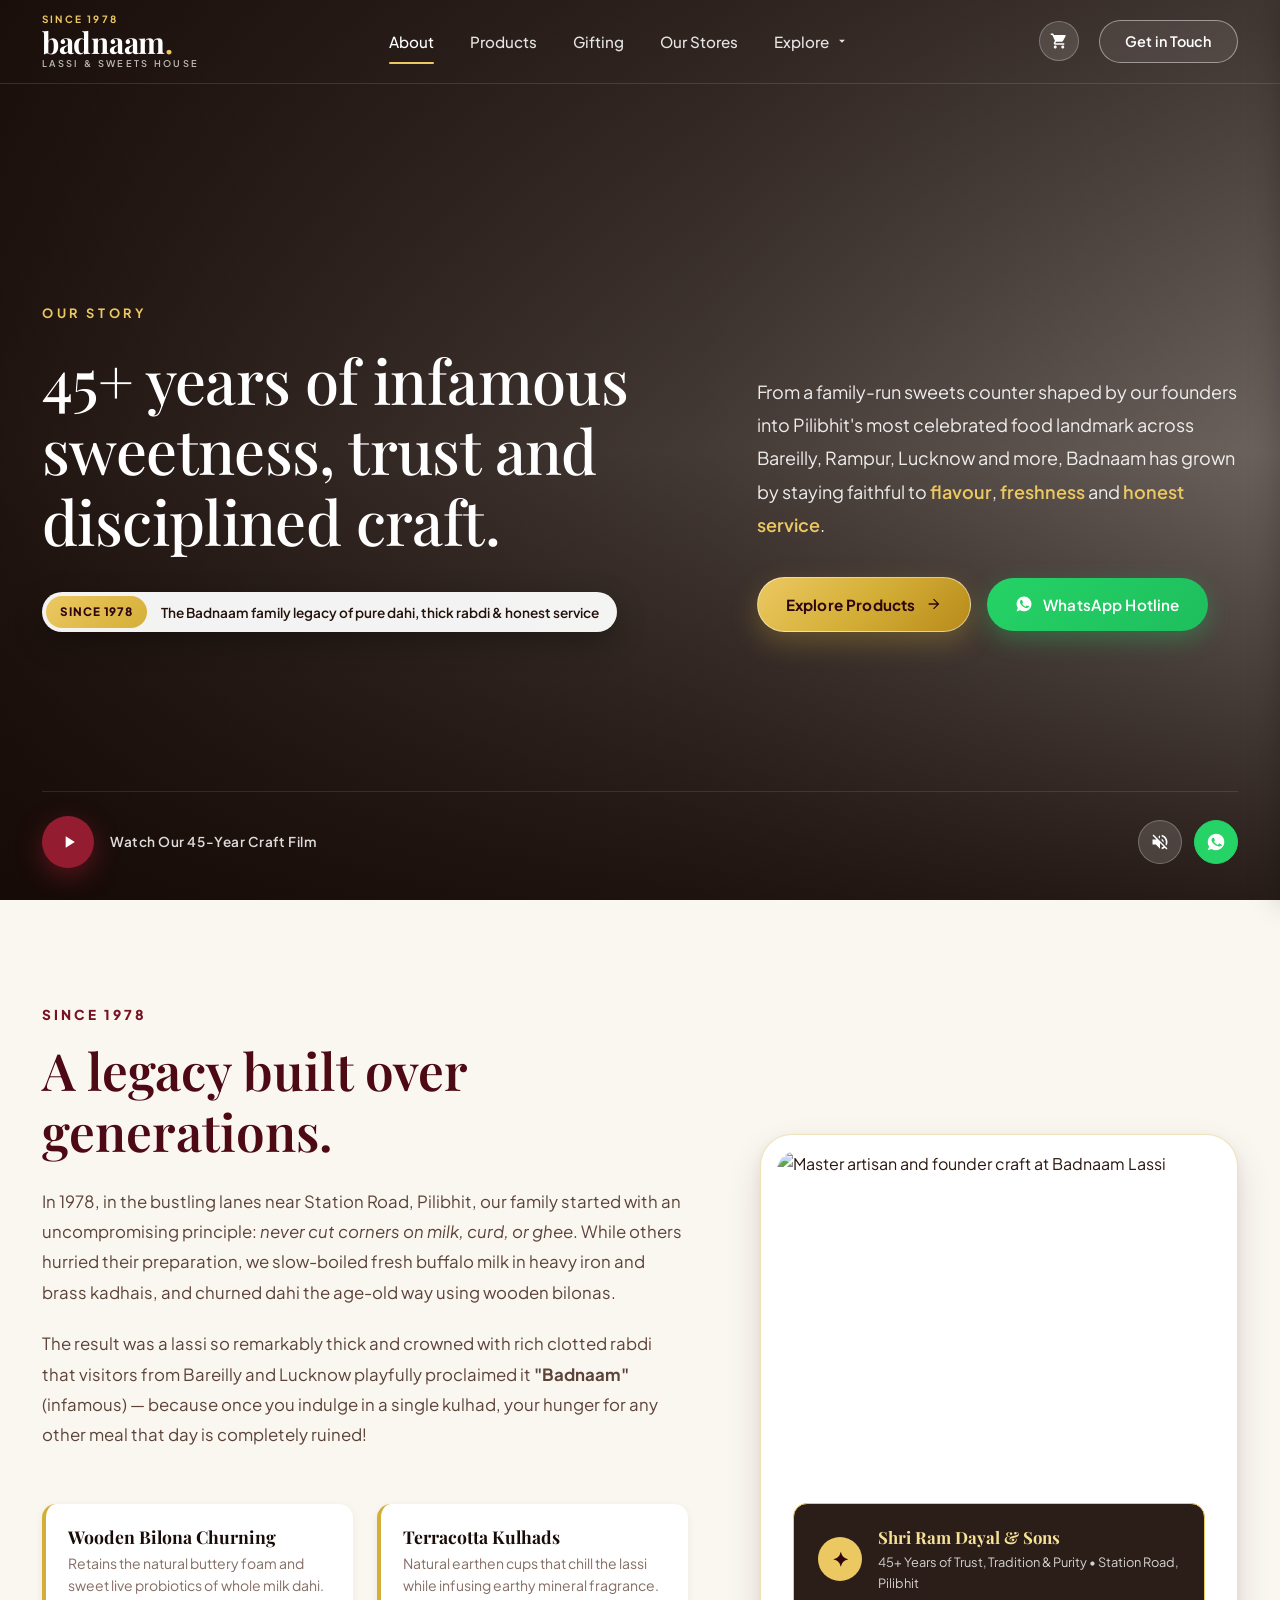
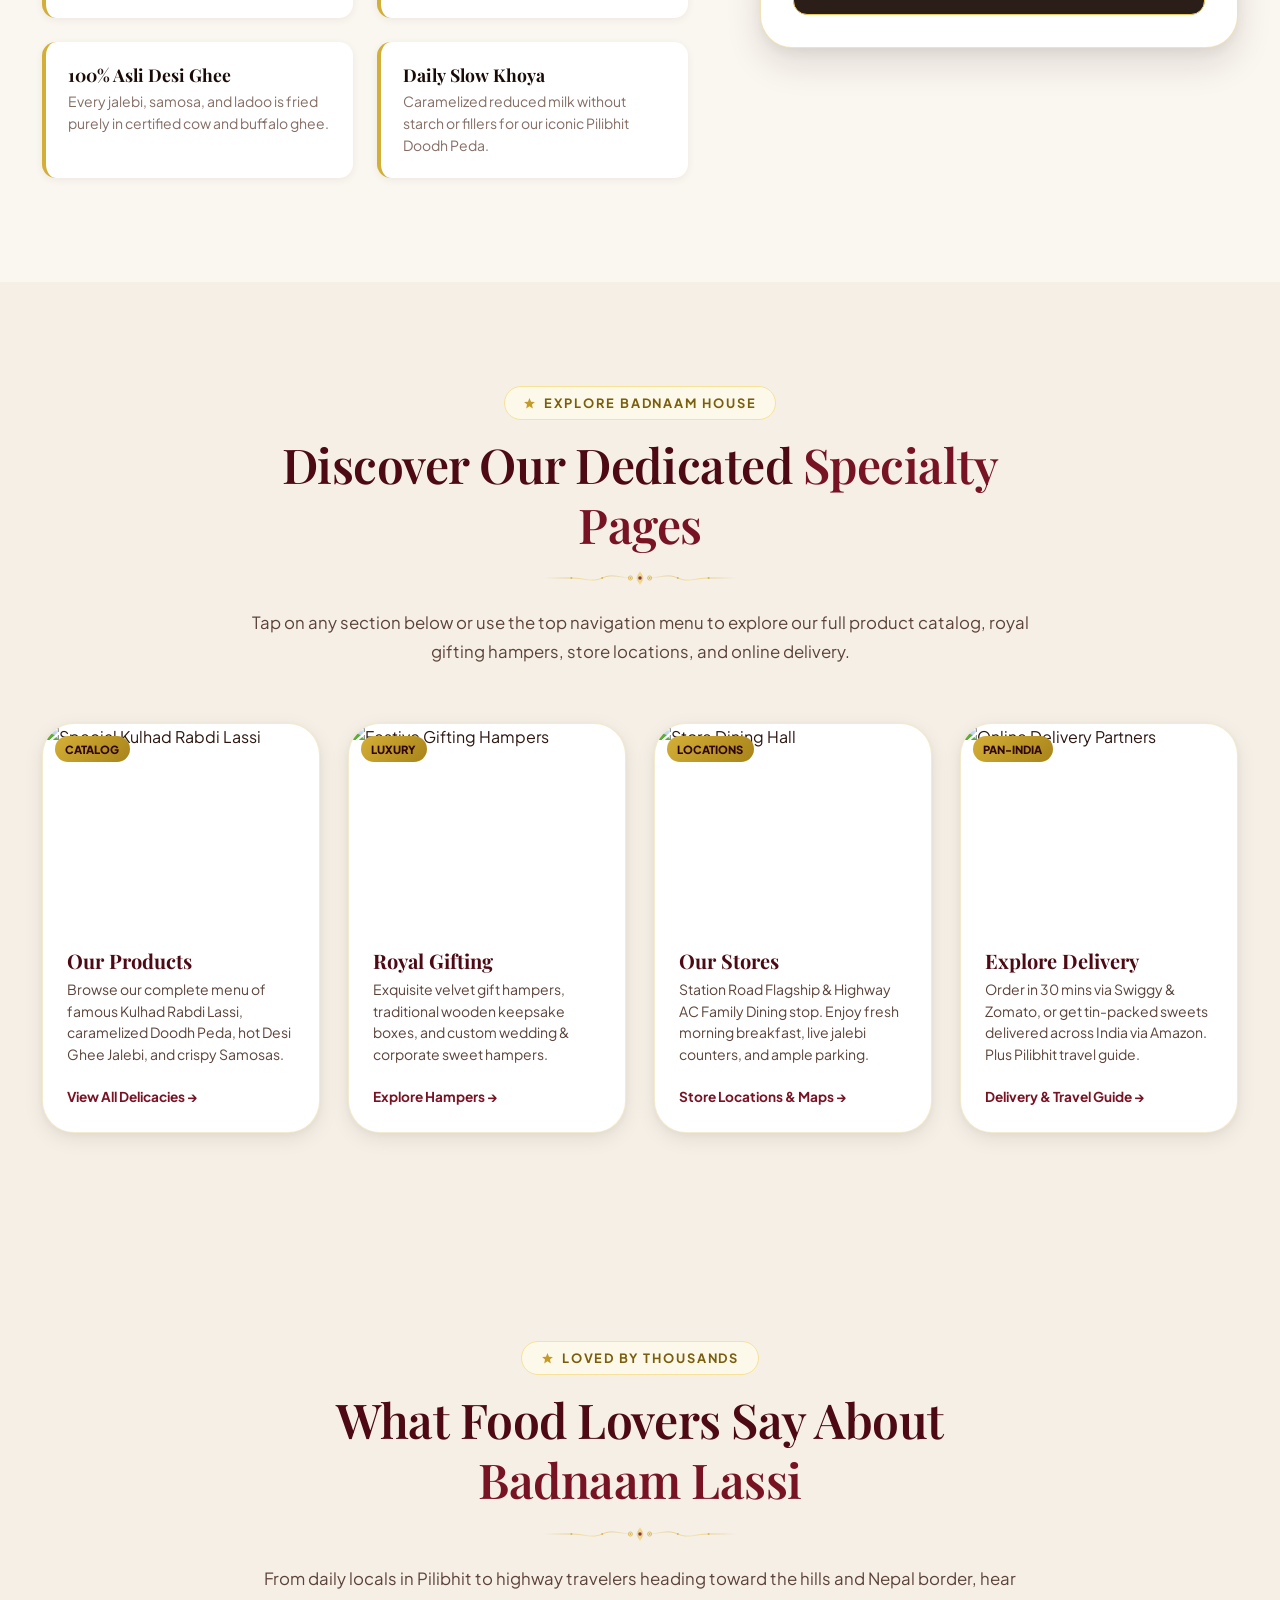
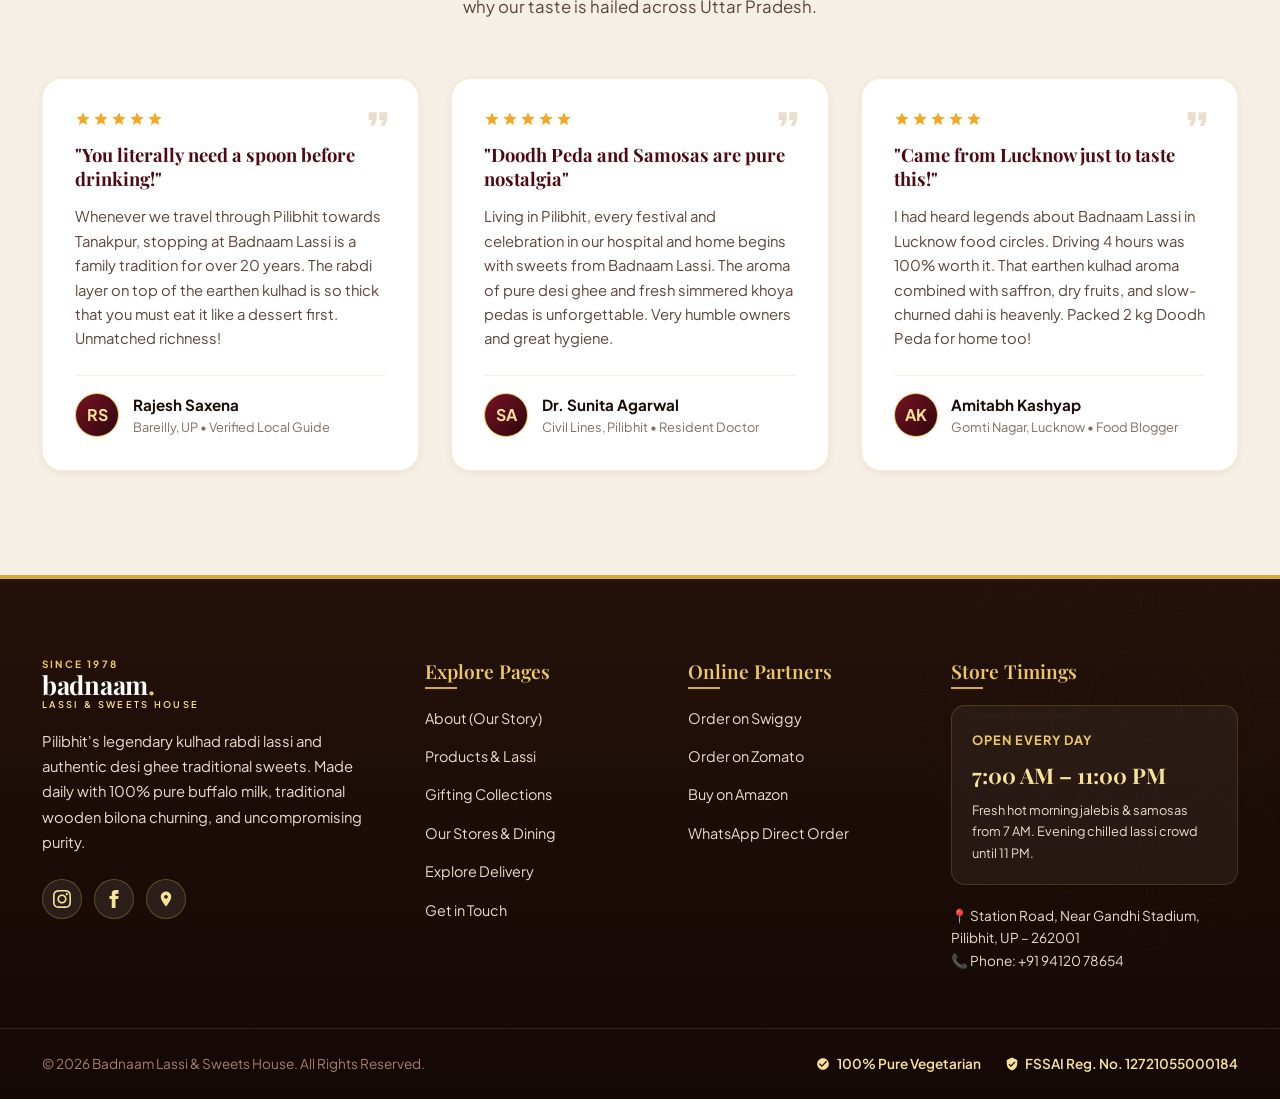
==== commit b6dbde14: "feat: separate site into distinct dedicated subpages for About, Products, Gifting, Stores, Explore, " ====
--- a/index.html
+++ b/index.html
@@ -6,8 +6,8 @@
   <title>Badnaam Lassi & Sweets House | Pilibhit's Famous Rabdi Lassi & Heritage Mithai Since 1978</title>
   
   <!-- SEO Meta Tags -->
-  <meta name="description" content="Experience Badnaam Lassi & Sweets House in Pilibhit, UP. Renowned for our legendary thick Kulhad Rabdi Lassi, authentic Doodh Peda, Desi Ghee Jalebi, Gulab Jamun, Samosa, and pure traditional sweets. Open daily 7 AM – 11 PM. Order on Swiggy, Zomato, Amazon, or WhatsApp.">
-  <meta name="keywords" content="Badnaam Lassi, Badnaam Lassi Pilibhit, Pilibhit sweets, Kulhad Rabdi Lassi, Doodh Peda Pilibhit, Desi Ghee Samosa, Indian Sweets UP, Best Lassi in Uttar Pradesh, Ajanta Sweets, Swiggy, Zomato, Amazon">
+  <meta name="description" content="Experience Badnaam Lassi & Sweets House in Pilibhit, UP. Renowned for our legendary thick Kulhad Rabdi Lassi, authentic Doodh Peda, Desi Ghee Jalebi, and pure traditional sweets. Open daily 7 AM – 11 PM.">
+  <meta name="keywords" content="Badnaam Lassi, Badnaam Lassi Pilibhit, Pilibhit sweets, Kulhad Rabdi Lassi, Doodh Peda Pilibhit, Desi Ghee Samosa, Indian Sweets UP, Best Lassi in Uttar Pradesh">
   <meta name="author" content="Badnaam Lassi & Sweets House">
   <link rel="canonical" href="https://badnaamlassipilibhit.com">
 
@@ -83,22 +83,22 @@
   <header class="main-header" id="mainHeader">
     <div class="container nav-container">
       <!-- Brand Logo in Editorial Serif Style -->
-      <a href="#hero" class="brand-logo-ref" aria-label="Badnaam Lassi Home">
+      <a href="index.html" class="brand-logo-ref" aria-label="Badnaam Lassi Home">
         <span class="brand-since-tag">SINCE 1978</span>
         <span class="brand-title-serif">badnaam<span>.</span></span>
         <span class="brand-sub-spaced">LASSI &amp; SWEETS HOUSE</span>
       </a>
 
-      <!-- Desktop Nav Menu: About, Products, Gifting, Our Stores, Explore, Get in Touch -->
+      <!-- Desktop Nav Menu: About (Home), Products, Gifting, Our Stores, Explore, Get in Touch -->
       <nav class="nav-menu-ref" aria-label="Main Navigation">
-        <a href="#about" class="nav-link-ref active">About</a>
-        <a href="#products" class="nav-link-ref">Products</a>
-        <a href="#gifting" class="nav-link-ref">Gifting</a>
-        <a href="#stores" class="nav-link-ref">Our Stores</a>
+        <a href="index.html" class="nav-link-ref active">About</a>
+        <a href="products.html" class="nav-link-ref">Products</a>
+        <a href="gifting.html" class="nav-link-ref">Gifting</a>
+        <a href="stores.html" class="nav-link-ref">Our Stores</a>
 
         <!-- Explore Dropdown with Swiggy, Zomato, Amazon Floating Pill -->
         <div class="nav-item-dropdown">
-          <a href="#explore" class="nav-link-ref" id="exploreTrigger" aria-haspopup="true">
+          <a href="explore.html" class="nav-link-ref" id="exploreTrigger" aria-haspopup="true">
             <span>Explore</span>
             <svg class="dropdown-caret" viewBox="0 0 24 24"><path d="M7 10l5 5 5-5z"/></svg>
           </a>
@@ -128,7 +128,7 @@
           <span class="cart-badge" style="display:none;">0</span>
         </button>
 
-        <a href="#contact" class="btn-get-in-touch">
+        <a href="contact.html" class="btn-get-in-touch">
           Get in Touch
         </a>
 
@@ -154,12 +154,12 @@
       </div>
 
       <div class="mobile-nav-links">
-        <a href="#about" class="mobile-nav-link">About (हमारा इतिहास)</a>
-        <a href="#products" class="mobile-nav-link">Products (मिष्ठान व लस्सी)</a>
-        <a href="#gifting" class="mobile-nav-link">Gifting (शाही उपहार)</a>
-        <a href="#stores" class="mobile-nav-link">Our Stores (दुकानें व भोजन)</a>
-        <a href="#explore" class="mobile-nav-link">Explore (Swiggy • Zomato • Amazon)</a>
-        <a href="#contact" class="mobile-nav-link">Get in Touch (संपर्क)</a>
+        <a href="index.html" class="mobile-nav-link">About (हमारा इतिहास)</a>
+        <a href="products.html" class="mobile-nav-link">Products (मिष्ठान व लस्सी)</a>
+        <a href="gifting.html" class="mobile-nav-link">Gifting (शाही उपहार)</a>
+        <a href="stores.html" class="mobile-nav-link">Our Stores (दुकानें व भोजन)</a>
+        <a href="explore.html" class="mobile-nav-link">Explore (Swiggy • Zomato • Amazon)</a>
+        <a href="contact.html" class="mobile-nav-link">Get in Touch (संपर्क)</a>
       </div>
 
       <div style="margin-top: auto; padding-top: 1.5rem; border-top: 1px solid var(--color-cream-300);">
@@ -205,7 +205,7 @@
             </p>
 
             <div class="hero-cta-row">
-              <a href="#products" class="btn btn-gold">
+              <a href="products.html" class="btn btn-gold">
                 <span>Explore Products</span>
                 <svg width="16" height="16" viewBox="0 0 24 24" fill="currentColor"><path d="M12 4l-1.41 1.41L16.17 11H4v2h12.17l-5.58 5.59L12 20l8-8z"/></svg>
               </a>
@@ -302,454 +302,87 @@
     </section>
 
     <!-- ==========================================================================
-         Section: Products & Delicacies
+         Section: Tap to Explore Our Pages (Subpages Preview Navigation)
          ========================================================================== -->
-    <section class="products-section" id="products">
+    <section class="home-subpages-preview">
       <div class="container">
-        <!-- Section Header -->
         <div class="section-header fade-in-up">
           <span class="section-tag">
             <svg viewBox="0 0 24 24"><path d="M12 2L9.19 8.63 2 9.24l5.46 4.73L5.82 21 12 17.27 18.18 21l-1.64-7.03L22 9.24l-7.19-.61L12 2z"/></svg>
-            Our Handcrafted Products
+            Explore Badnaam House
           </span>
           <h2 class="section-title heading-section">
-            Signature Lassi &amp; <span class="text-maroon">Artisanal Sweets</span>
+            Discover Our Dedicated <span class="text-maroon">Specialty Pages</span>
           </h2>
           <div class="section-divider">
             <img src="assets/images/decorative-divider.svg" alt="" aria-hidden="true">
           </div>
           <p class="section-subtitle">
-            Prepared fresh every sunrise with pure full-cream milk, golden saffron, and roasted dry fruits. Click "+ Add" to order via WhatsApp, or order via Swiggy &amp; Zomato!
+            Tap on any section below or use the top navigation menu to explore our full product catalog, royal gifting hampers, store locations, and online delivery.
           </p>
         </div>
 
-        <!-- Filter Tabs & Search Bar -->
-        <div class="menu-controls fade-in-up">
-          <div class="menu-tabs" role="tablist">
-            <button type="button" class="menu-tab-btn active" data-category="all" role="tab">All Delicacies (सभी)</button>
-            <button type="button" class="menu-tab-btn" data-category="lassi" role="tab">Signature Lassi (लस्सी)</button>
-            <button type="button" class="menu-tab-btn" data-category="sweets" role="tab">Heritage Sweets (मिष्ठान)</button>
-            <button type="button" class="menu-tab-btn" data-category="snacks" role="tab">Desi Ghee Snacks (नाश्ता)</button>
-            <button type="button" class="menu-tab-btn" data-category="combos" role="tab">Gift Hampers (उपहार)</button>
-          </div>
-
-          <div class="menu-search-wrapper">
-            <svg class="menu-search-icon" viewBox="0 0 24 24"><path d="M15.5 14h-.79l-.28-.27C15.41 12.59 16 11.11 16 9.5 16 5.91 13.09 3 9.5 3S3 5.91 3 9.5 5.91 16 9.5 16c1.61 0 3.09-.59 4.23-1.57l.27.28v.79l5 4.99L20.49 19l-4.99-5zm-6 0C7.01 14 5 11.99 5 9.5S7.01 5 9.5 5 14 7.01 14 9.5 11.99 14 9.5 14z"/></svg>
-            <input type="search" id="menuSearchInput" class="menu-search-input" placeholder="Search Rabdi Lassi, Peda, Samosa, Jalebi..." aria-label="Search Menu">
-          </div>
-        </div>
-
-        <!-- Product Cards Grid -->
-        <div class="menu-grid" id="menuGrid">
-
-          <!-- Item 1: Special Kulhad Rabdi Lassi -->
-          <article class="menu-card" data-category="lassi">
-            <div class="menu-card-img-wrap">
-              <img src="https://images.unsplash.com/photo-1626132647523-66f5bf380027?auto=format&fit=crop&w=800&q=80" alt="Badnaam Special Kulhad Rabdi Lassi" class="menu-card-img" loading="lazy">
-              <span class="menu-card-tag">Bestseller</span>
-              <div class="menu-card-veg" title="100% Pure Vegetarian"><span class="menu-card-veg-dot"></span></div>
-            </div>
-            <div class="menu-card-body">
-              <div class="menu-card-header">
-                <span class="menu-card-hindi">बदनाम स्पेशल रबड़ी लस्सी</span>
-                <h3 class="menu-card-title">Special Kulhad Rabdi Lassi</h3>
-              </div>
-              <p class="menu-card-desc">
-                Slow-churned thick buffalo curd in an earthen terracotta pot, capped with an indulgent slab of golden rabdi, roasted almonds, pistachios, and saffron.
+        <!-- 4 Subpage Preview Cards Grid -->
+        <div class="subpage-cards-grid">
+          <!-- Card 1: Products Page -->
+          <a href="products.html" class="subpage-preview-card fade-in-up">
+            <div class="preview-card-img-wrap">
+              <img src="https://images.unsplash.com/photo-1626132647523-66f5bf380027?auto=format&fit=crop&w=700&q=80" alt="Special Kulhad Rabdi Lassi">
+              <span class="preview-card-badge">Catalog</span>
+            </div>
+            <div class="preview-card-body">
+              <h3 class="preview-card-title">Our Products</h3>
+              <p class="preview-card-desc">
+                Browse our complete menu of famous Kulhad Rabdi Lassi, caramelized Doodh Peda, hot Desi Ghee Jalebi, and crispy Samosas.
               </p>
-              <div class="menu-card-footer">
-                <div>
-                  <div class="menu-price">₹80 <span class="menu-price-unit">/ Medium</span></div>
-                  <div style="font-size: 0.725rem; color: var(--color-gold-700); font-weight:600;">Jumbo Kulhad: ₹120</div>
-                </div>
-                <button type="button" class="btn-add-order" data-id="lassi-rabdi" data-name="Special Kulhad Rabdi Lassi" data-price="80" data-unit="Kulhad">
-                  <span>+ Add</span>
-                </button>
-              </div>
-            </div>
-          </article>
-
-          <!-- Item 2: Kesar Pista Malai Lassi -->
-          <article class="menu-card" data-category="lassi">
-            <div class="menu-card-img-wrap">
-              <img src="https://images.unsplash.com/photo-1556881286-fc6915169721?auto=format&fit=crop&w=800&q=80" alt="Kesar Pista Malai Lassi" class="menu-card-img" loading="lazy">
-              <span class="menu-card-tag">Chef's Special</span>
-              <div class="menu-card-veg" title="100% Pure Vegetarian"><span class="menu-card-veg-dot"></span></div>
-            </div>
-            <div class="menu-card-body">
-              <div class="menu-card-header">
-                <span class="menu-card-hindi">शाही केसर पिस्ता लस्सी</span>
-                <h3 class="menu-card-title">Kesar Pista Malai Lassi</h3>
-              </div>
-              <p class="menu-card-desc">
-                Infused with Kashmiri saffron, fragrant green cardamom, and generous crushed Iranian pistachios, topped with fresh clotted malai.
+              <span class="preview-card-link">View All Delicacies &rarr;</span>
+            </div>
+          </a>
+
+          <!-- Card 2: Gifting Page -->
+          <a href="gifting.html" class="subpage-preview-card fade-in-up delay-1">
+            <div class="preview-card-img-wrap">
+              <img src="https://images.unsplash.com/photo-1513519245088-0e12902e5a38?auto=format&fit=crop&w=700&q=80" alt="Festive Gifting Hampers">
+              <span class="preview-card-badge">Luxury</span>
+            </div>
+            <div class="preview-card-body">
+              <h3 class="preview-card-title">Royal Gifting</h3>
+              <p class="preview-card-desc">
+                Exquisite velvet gift hampers, traditional wooden keepsake boxes, and custom wedding &amp; corporate sweet hampers.
               </p>
-              <div class="menu-card-footer">
-                <div>
-                  <div class="menu-price">₹90 <span class="menu-price-unit">/ Kulhad</span></div>
-                </div>
-                <button type="button" class="btn-add-order" data-id="lassi-kesar" data-name="Kesar Pista Malai Lassi" data-price="90" data-unit="Kulhad">
-                  <span>+ Add</span>
-                </button>
-              </div>
-            </div>
-          </article>
-
-          <!-- Item 3: Pilibhit Famous Doodh Peda -->
-          <article class="menu-card" data-category="sweets">
-            <div class="menu-card-img-wrap">
-              <img src="https://images.unsplash.com/photo-1589302168068-964664d93dc0?auto=format&fit=crop&w=800&q=80" alt="Pilibhit Famous Doodh Peda" class="menu-card-img" loading="lazy">
-              <span class="menu-card-tag">Pilibhit Special</span>
-              <div class="menu-card-veg" title="100% Pure Vegetarian"><span class="menu-card-veg-dot"></span></div>
-            </div>
-            <div class="menu-card-body">
-              <div class="menu-card-header">
-                <span class="menu-card-hindi">पीलीभीत का प्रसिद्ध दूध पेड़ा</span>
-                <h3 class="menu-card-title">Pilibhit Famous Doodh Peda</h3>
-              </div>
-              <p class="menu-card-desc">
-                The pride of Pilibhit! Caramelized slow-reduced buffalo khoya roasted to a rich fudge hue, infused with cardamom and crowned with pistachio.
+              <span class="preview-card-link">Explore Hampers &rarr;</span>
+            </div>
+          </a>
+
+          <!-- Card 3: Our Stores Page -->
+          <a href="stores.html" class="subpage-preview-card fade-in-up delay-2">
+            <div class="preview-card-img-wrap">
+              <img src="https://images.unsplash.com/photo-1555396273-367ea4eb4db5?auto=format&fit=crop&w=700&q=80" alt="Store Dining Hall">
+              <span class="preview-card-badge">Locations</span>
+            </div>
+            <div class="preview-card-body">
+              <h3 class="preview-card-title">Our Stores</h3>
+              <p class="preview-card-desc">
+                Station Road Flagship &amp; Highway AC Family Dining stop. Enjoy fresh morning breakfast, live jalebi counters, and ample parking.
               </p>
-              <div class="menu-card-footer">
-                <div>
-                  <div class="menu-price">₹240 <span class="menu-price-unit">/ 500g</span></div>
-                  <div style="font-size: 0.725rem; color: var(--color-brown-600);">1 Kg: ₹480</div>
-                </div>
-                <button type="button" class="btn-add-order" data-id="sweet-peda" data-name="Pilibhit Famous Doodh Peda" data-price="240" data-unit="500g">
-                  <span>+ Add</span>
-                </button>
-              </div>
-            </div>
-          </article>
-
-          <!-- Item 4: Desi Ghee Jalebi with Creamy Rabdi -->
-          <article class="menu-card" data-category="sweets">
-            <div class="menu-card-img-wrap">
-              <img src="https://images.unsplash.com/photo-1589301760014-d929f3979dbc?auto=format&fit=crop&w=800&q=80" alt="Desi Ghee Jalebi with Creamy Rabdi" class="menu-card-img" loading="lazy">
-              <span class="menu-card-tag">Hot &amp; Fresh</span>
-              <div class="menu-card-veg" title="100% Pure Vegetarian"><span class="menu-card-veg-dot"></span></div>
-            </div>
-            <div class="menu-card-body">
-              <div class="menu-card-header">
-                <span class="menu-card-hindi">देसी घी जलेबी संग रबड़ी</span>
-                <h3 class="menu-card-title">Desi Ghee Jalebi with Rabdi</h3>
-              </div>
-              <p class="menu-card-desc">
-                Crispy, thin golden spirals fried in pure desi ghee, drenched in cardamom syrup and served piping hot alongside chilled thick rabdi.
+              <span class="preview-card-link">Store Locations &amp; Maps &rarr;</span>
+            </div>
+          </a>
+
+          <!-- Card 4: Explore Page -->
+          <a href="explore.html" class="subpage-preview-card fade-in-up delay-3">
+            <div class="preview-card-img-wrap">
+              <img src="https://images.unsplash.com/photo-1546833999-b9f581a1996d?auto=format&fit=crop&w=700&q=80" alt="Online Delivery Partners">
+              <span class="preview-card-badge">Pan-India</span>
+            </div>
+            <div class="preview-card-body">
+              <h3 class="preview-card-title">Explore Delivery</h3>
+              <p class="preview-card-desc">
+                Order in 30 mins via Swiggy &amp; Zomato, or get tin-packed sweets delivered across India via Amazon. Plus Pilibhit travel guide.
               </p>
-              <div class="menu-card-footer">
-                <div>
-                  <div class="menu-price">₹110 <span class="menu-price-unit">/ Portion</span></div>
-                </div>
-                <button type="button" class="btn-add-order" data-id="sweet-jalebi" data-name="Desi Ghee Jalebi with Rabdi" data-price="110" data-unit="Portion">
-                  <span>+ Add</span>
-                </button>
-              </div>
-            </div>
-          </article>
-
-          <!-- Item 5: Shahi Gulab Jamun -->
-          <article class="menu-card" data-category="sweets">
-            <div class="menu-card-img-wrap">
-              <img src="https://images.unsplash.com/photo-1599488615731-7e5c2823ff28?auto=format&fit=crop&w=800&q=80" alt="Shahi Gulab Jamun in Rose-Saffron Nectar" class="menu-card-img" loading="lazy">
-              <span class="menu-card-tag">Melt-In-Mouth</span>
-              <div class="menu-card-veg" title="100% Pure Vegetarian"><span class="menu-card-veg-dot"></span></div>
-            </div>
-            <div class="menu-card-body">
-              <div class="menu-card-header">
-                <span class="menu-card-hindi">शाही गुलाब जामुन</span>
-                <h3 class="menu-card-title">Shahi Gulab Jamun</h3>
-              </div>
-              <p class="menu-card-desc">
-                Tender mawa and chhena spheres fried in pure desi ghee to a rich mahogany gloss, steeped in rose-saffron nectar with crushed cardamom.
-              </p>
-              <div class="menu-card-footer">
-                <div>
-                  <div class="menu-price">₹60 <span class="menu-price-unit">/ 2 Pcs</span></div>
-                </div>
-                <button type="button" class="btn-add-order" data-id="sweet-gulabjamun" data-name="Shahi Gulab Jamun (2 Pcs)" data-price="60" data-unit="2 Pcs">
-                  <span>+ Add</span>
-                </button>
-              </div>
-            </div>
-          </article>
-
-          <!-- Item 6: Pilibhit Special Desi Ghee Samosa -->
-          <article class="menu-card" data-category="snacks">
-            <div class="menu-card-img-wrap">
-              <img src="https://images.unsplash.com/photo-1601050690597-df0568f70950?auto=format&fit=crop&w=800&q=80" alt="Pilibhit Special Desi Ghee Samosa" class="menu-card-img" loading="lazy">
-              <span class="menu-card-tag">Hot Favorite</span>
-              <div class="menu-card-veg" title="100% Pure Vegetarian"><span class="menu-card-veg-dot"></span></div>
-            </div>
-            <div class="menu-card-body">
-              <div class="menu-card-header">
-                <span class="menu-card-hindi">देसी घी गरमा-गरम समोसा</span>
-                <h3 class="menu-card-title">Desi Ghee Crispy Samosa</h3>
-              </div>
-              <p class="menu-card-desc">
-                Golden flaky pastry stuffed with roasted cumin spiced potatoes, green peas, cashews, and raisins. Served with sweet sonth &amp; mint chutney.
-              </p>
-              <div class="menu-card-footer">
-                <div>
-                  <div class="menu-price">₹25 <span class="menu-price-unit">/ 1 Pc</span></div>
-                  <div style="font-size: 0.725rem; color: var(--color-brown-600);">Pair (2 Pcs): ₹45</div>
-                </div>
-                <button type="button" class="btn-add-order" data-id="snack-samosa" data-name="Desi Ghee Samosa (2 Pcs)" data-price="45" data-unit="2 Pcs">
-                  <span>+ Add</span>
-                </button>
-              </div>
-            </div>
-          </article>
-
-        </div>
-      </div>
-    </section>
-
-    <!-- ==========================================================================
-         Section: Gifting Collections
-         ========================================================================== -->
-    <section class="gifting-section" id="gifting">
-      <div class="container">
-        <!-- Section Header -->
-        <div class="section-header fade-in-up">
-          <span class="section-tag">
-            <svg viewBox="0 0 24 24"><path d="M20 6h-2.18c.11-.31.18-.65.18-1 0-1.66-1.34-3-3-3-1.05 0-1.96.54-2.5 1.35l-.5.65-.5-.65C10.96 2.54 10.05 2 9 2 7.34 2 6 3.34 6 5c0 .35.07.69.18 1H4c-1.11 0-1.99.89-1.99 2L2 19c0 1.11.89 2 2 2h16c1.11 0 2-.89 2-2V8c0-1.11-.89-2-2-2zm-5-2c.55 0 1 .45 1 1s-.45 1-1 1h-2.22l1.35-1.76c.21-.28.53-.44.87-.44zM9 4c.34 0 .66.16.87.44L11.22 6H9c-.55 0-1-.45-1-1s.45-1 1-1zm11 15H4v-2h16v2zm0-5H4V8h5.08L7 10.83 8.62 12 11 8.76V14h2V8.76L15.38 12 17 10.83 14.92 8H20v6z"/></svg>
-            Festive &amp; Wedding Gifting
-          </span>
-          <h2 class="section-title heading-section">
-            The Royal <span class="text-maroon">Gifting Collection</span>
-          </h2>
-          <div class="section-divider">
-            <img src="assets/images/decorative-divider.svg" alt="" aria-hidden="true">
-          </div>
-          <p class="section-subtitle">
-            Celebrate weddings, Diwali, Rakhi, and corporate milestones with luxurious velvet boxes and custom curated mithai hampers.
-          </p>
-        </div>
-
-        <!-- Gifting Cards Grid -->
-        <div class="gifting-grid">
-          <!-- Hamper 1 -->
-          <div class="gifting-card fade-in-up">
-            <div class="gifting-img-wrap">
-              <img src="https://images.unsplash.com/photo-1513519245088-0e12902e5a38?auto=format&fit=crop&w=800&q=80" alt="Royal Shahi Velvet Hamper" loading="lazy">
-            </div>
-            <div class="gifting-body">
-              <h3 class="gifting-title">Royal Shahi Velvet Box</h3>
-              <p class="gifting-desc">
-                Embossed maroon velvet gift box filled with 250g Kaju Katli, 250g Pilibhit Doodh Peda, 250g Motichoor Ladoo, and 150g roasted dry fruits with golden satin ribbon.
-              </p>
-              <div class="gifting-footer">
-                <span class="menu-price">₹850</span>
-                <a href="https://wa.me/919412078654?text=Namaste!%20I%20want%20to%20order%20the%20Royal%20Shahi%20Velvet%20Hamper." target="_blank" rel="noopener noreferrer" class="btn btn-sm btn-gold">
-                  Order Hamper
-                </a>
-              </div>
-            </div>
-          </div>
-
-          <!-- Hamper 2 -->
-          <div class="gifting-card fade-in-up delay-1">
-            <div class="gifting-img-wrap">
-              <img src="https://images.unsplash.com/photo-1589302168068-964664d93dc0?auto=format&fit=crop&w=800&q=80" alt="Pilibhit Heritage Brass Box" loading="lazy">
-            </div>
-            <div class="gifting-body">
-              <h3 class="gifting-title">Pilibhit Heritage Wooden Box</h3>
-              <p class="gifting-desc">
-                Artisanal wooden finish keepsake box featuring 500g signature Pilibhit caramelized Doodh Peda and 500g handcrafted dry fruit barfi.
-              </p>
-              <div class="gifting-footer">
-                <span class="menu-price">₹720</span>
-                <a href="https://wa.me/919412078654?text=Namaste!%20I%20want%20to%20order%20the%20Pilibhit%20Heritage%20Wooden%20Box." target="_blank" rel="noopener noreferrer" class="btn btn-sm btn-gold">
-                  Order Hamper
-                </a>
-              </div>
-            </div>
-          </div>
-
-          <!-- Hamper 3 -->
-          <div class="gifting-card fade-in-up delay-2">
-            <div class="gifting-img-wrap">
-              <img src="https://images.unsplash.com/photo-1546833999-b9f581a1996d?auto=format&fit=crop&w=800&q=80" alt="Wedding & Corporate Bulk Box" loading="lazy">
-            </div>
-            <div class="gifting-body">
-              <h3 class="gifting-title">Bespoke Wedding &amp; Corporate</h3>
-              <p class="gifting-desc">
-                Custom packaging with your family or company monogram for wedding invitations, bhaat ceremonies, and Diwali corporate distribution.
-              </p>
-              <div class="gifting-footer">
-                <span style="font-weight: 700; color: var(--color-maroon-800);">Custom Pricing</span>
-                <a href="#contact" class="btn btn-sm btn-primary">
-                  Bulk Inquiry
-                </a>
-              </div>
-            </div>
-          </div>
-        </div>
-      </div>
-    </section>
-
-    <!-- ==========================================================================
-         Section: Our Stores & Dining
-         ========================================================================== -->
-    <section class="stores-section" id="stores">
-      <div class="container">
-        <!-- Section Header -->
-        <div class="section-header fade-in-up">
-          <span class="section-tag">
-            <svg viewBox="0 0 24 24"><path d="M12 2C8.13 2 5 5.13 5 9c0 5.25 7 13 7 13s7-7.75 7-13c0-3.87-3.13-7-7-7zm0 9.5c-1.38 0-2.5-1.12-2.5-2.5s1.12-2.5 2.5-2.5 2.5 1.12 2.5 2.5-1.12 2.5-2.5 2.5z"/></svg>
-            Our Store Locations
-          </span>
-          <h2 class="section-title heading-section">
-            Experience the <span class="text-maroon">Store &amp; Dining Hall</span>
-          </h2>
-          <div class="section-divider">
-            <img src="assets/images/decorative-divider.svg" alt="" aria-hidden="true">
-          </div>
-          <p class="section-subtitle">
-            Visit our flagship sweet house in Pilibhit or stop by our Highway traveler dining hub for fresh breakfast, hot samosas, and chilled rabdi lassi.
-          </p>
-        </div>
-
-        <div class="stores-grid">
-          <!-- Store 1: Station Road Flagship -->
-          <div class="store-card fade-in-up">
-            <span class="store-badge">Flagship Store Since 1978</span>
-            <h3 class="store-name">Station Road Flagship Counter</h3>
-            
-            <div class="store-detail">
-              <svg viewBox="0 0 24 24"><path d="M12 2C8.13 2 5 5.13 5 9c0 5.25 7 13 7 13s7-7.75 7-13c0-3.87-3.13-7-7-7zm0 9.5c-1.38 0-2.5-1.12-2.5-2.5s1.12-2.5 2.5-2.5 2.5 1.12 2.5 2.5-1.12 2.5-2.5 2.5z"/></svg>
-              <span>Near Gandhi Stadium Chowk, Station Road, Pilibhit, UP – 262001</span>
-            </div>
-
-            <div class="store-detail">
-              <svg viewBox="0 0 24 24"><path d="M11.99 2C6.47 2 2 6.48 2 12s4.47 10 9.99 10C17.52 22 22 17.52 22 12S17.52 2 11.99 2zM12 20c-4.42 0-8-3.58-8-8s3.58-8 8-8 8 3.58 8 8-3.58 8-8 8zm.5-13H11v6l5.25 3.15.75-1.23-4.5-2.67z"/></svg>
-              <span><strong>Timings:</strong> 7:00 AM – 11:00 PM (Open 7 Days a week)</span>
-            </div>
-
-            <div class="store-detail">
-              <svg viewBox="0 0 24 24"><path d="M6.62 10.79c1.44 2.83 3.76 5.14 6.59 6.59l2.2-2.2c.27-.27.67-.36 1.02-.24 1.12.37 2.33.57 3.57.57.55 0 1 .45 1 1V20c0 .55-.45 1-1 1-9.39 0-17-7.61-17-17 0-.55.45-1 1-1h3.5c.55 0 1 .45 1 1 0 1.25.2 2.45.57 3.57.11.35.03.74-.25 1.02l-2.2 2.2z"/></svg>
-              <span><strong>Phone:</strong> +91 94120 78654 / 05882-254321</span>
-            </div>
-
-            <div class="store-actions">
-              <a href="https://maps.google.com/?q=Station+Road+Pilibhit" target="_blank" rel="noopener noreferrer" class="btn btn-sm btn-gold">
-                View on Google Maps
-              </a>
-              <a href="tel:+919412078654" class="btn btn-sm btn-primary">
-                Call Store
-              </a>
-            </div>
-          </div>
-
-          <!-- Store 2: Highway Express & Family Dining -->
-          <div class="store-card fade-in-up delay-1">
-            <span class="store-badge">Highway Traveler Stopover</span>
-            <h3 class="store-name">Highway Dining &amp; Express Stop</h3>
-            
-            <div class="store-detail">
-              <svg viewBox="0 0 24 24"><path d="M12 2C8.13 2 5 5.13 5 9c0 5.25 7 13 7 13s7-7.75 7-13c0-3.87-3.13-7-7-7zm0 9.5c-1.38 0-2.5-1.12-2.5-2.5s1.12-2.5 2.5-2.5 2.5 1.12 2.5 2.5-1.12 2.5-2.5 2.5z"/></svg>
-              <span>Bareilly-Pilibhit Highway Corridor, Near Pilibhit Bypass Junction</span>
-            </div>
-
-            <div class="store-detail">
-              <svg viewBox="0 0 24 24"><path d="M11.99 2C6.47 2 2 6.48 2 12s4.47 10 9.99 10C17.52 22 22 17.52 22 12S17.52 2 11.99 2zM12 20c-4.42 0-8-3.58-8-8s3.58-8 8-8 8 3.58 8 8-3.58 8-8 8zm.5-13H11v6l5.25 3.15.75-1.23-4.5-2.67z"/></svg>
-              <span><strong>Timings:</strong> 6:30 AM – 11:30 PM (Air-Conditioned Dining Hall &amp; Parking)</span>
-            </div>
-
-            <div class="store-detail">
-              <svg viewBox="0 0 24 24"><path d="M12 2C6.48 2 2 6.48 2 12s4.48 10 10 10 10-4.48 10-10S17.52 2 12 2zm-2 15l-5-5 1.41-1.41L10 14.17l7.59-7.59L19 8l-9 9z"/></svg>
-              <span><strong>Amenities:</strong> AC Family Seating, Clean Restrooms, Express Drive-thru</span>
-            </div>
-
-            <div class="store-actions">
-              <a href="https://maps.google.com/?q=Pilibhit+Bypass+Uttar+Pradesh" target="_blank" rel="noopener noreferrer" class="btn btn-sm btn-gold">
-                View on Google Maps
-              </a>
-              <a href="https://wa.me/919412078654?text=Namaste!%20I%20want%20to%20reserve%20a%20table%20at%20Highway%20Dining." target="_blank" rel="noopener noreferrer" class="btn btn-sm btn-whatsapp">
-                Reserve Table
-              </a>
-            </div>
-          </div>
-        </div>
-
-        <!-- Google Maps Embed -->
-        <div style="border-radius: var(--radius-xl); overflow: hidden; height: 320px; box-shadow: var(--shadow-md); border: 1px solid rgba(212, 175, 55, 0.35);">
-          <iframe 
-            src="https://maps.google.com/maps?q=Station+Road,+Pilibhit,+Uttar+Pradesh+262001&t=&z=14&ie=UTF8&iwloc=&output=embed" 
-            style="width: 100%; height: 100%; border: none;"
-            loading="lazy" 
-            title="Badnaam Lassi Store Map">
-          </iframe>
-        </div>
-      </div>
-    </section>
-
-    <!-- ==========================================================================
-         Section: Explore Delivery (Swiggy, Zomato, Amazon)
-         ========================================================================== -->
-    <section class="explore-section" id="explore">
-      <div class="container">
-        <!-- Section Header -->
-        <div class="section-header fade-in-up">
-          <span class="section-tag">
-            <svg viewBox="0 0 24 24"><path d="M12 2C6.48 2 2 6.48 2 12s4.48 10 10 10 10-4.48 10-10S17.52 2 12 2zm-1 17.93c-3.95-.49-7-3.85-7-7.93 0-.62.08-1.21.21-1.79L9 15v1c0 1.1.9 2 2 2v1.93zm6.9-2.54c-.26-.81-1-1.39-1.9-1.39h-1v-3c0-.55-.45-1-1-1H8v-2h2c.55 0 1-.45 1-1V7h2c1.1 0 2-.9 2-2v-.41c2.93 1.19 5 4.06 5 7.41 0 2.08-.8 3.97-2.1 5.39z"/></svg>
-            Explore Online Delivery
-          </span>
-          <h2 class="section-title heading-section">
-            Enjoy Badnaam Sweets <span class="text-maroon">Anywhere in India</span>
-          </h2>
-          <div class="section-divider">
-            <img src="assets/images/decorative-divider.svg" alt="" aria-hidden="true">
-          </div>
-          <p class="section-subtitle">
-            Order fresh in 30 minutes in Pilibhit via Swiggy &amp; Zomato, or get our vacuum-sealed traditional Doodh Peda &amp; Kaju Katli delivered Pan-India on Amazon!
-          </p>
-        </div>
-
-        <!-- 3 Delivery Partner Cards -->
-        <div class="delivery-partners-grid">
-          <!-- Swiggy Card -->
-          <div class="delivery-card fade-in-up">
-            <div style="width: 56px; height: 56px; border-radius: 50%; background: #FFF5EE; display: flex; align-items: center; justify-content: center; margin-bottom: 1rem; border: 2px solid #FC8019;">
-              <span style="font-size: 1.5rem;">🛵</span>
-            </div>
-            <div class="delivery-partner-badge" style="color: #FC8019;">SWIGGY</div>
-            <p class="delivery-desc">
-              Get chilled Kulhad Rabdi Lassi, hot Desi Ghee Samosas, and fresh sweets delivered right to your home in 30 minutes.
-            </p>
-            <a href="https://www.swiggy.com" target="_blank" rel="noopener noreferrer" class="btn btn-sm btn-gold" style="width: 100%;">
-              Order on Swiggy &rarr;
-            </a>
-          </div>
-
-          <!-- Zomato Card -->
-          <div class="delivery-card fade-in-up delay-1">
-            <div style="width: 56px; height: 56px; border-radius: 50%; background: #FFF0F2; display: flex; align-items: center; justify-content: center; margin-bottom: 1rem; border: 2px solid #E23744;">
-              <span style="font-size: 1.5rem;">🔴</span>
-            </div>
-            <div class="delivery-partner-badge" style="color: #E23744;">ZOMATO</div>
-            <p class="delivery-desc">
-              Rated 4.9★ on Zomato by 1,200+ local foodies with special insulated packaging to keep your jalebis hot &amp; lassi chilled.
-            </p>
-            <a href="https://www.zomato.com" target="_blank" rel="noopener noreferrer" class="btn btn-sm btn-gold" style="width: 100%;">
-              Order on Zomato &rarr;
-            </a>
-          </div>
-
-          <!-- Amazon Card -->
-          <div class="delivery-card fade-in-up delay-2">
-            <div style="width: 56px; height: 56px; border-radius: 50%; background: #F4F6F8; display: flex; align-items: center; justify-content: center; margin-bottom: 1rem; border: 2px solid #142F43;">
-              <span style="font-size: 1.5rem;">📦</span>
-            </div>
-            <div class="delivery-partner-badge" style="color: #142F43;">AMAZON INDIA</div>
-            <p class="delivery-desc">
-              Living outside UP? Order our famous Pilibhit caramelized Doodh Peda, Goan Kaju Katli, and Soan Papdi shipped anywhere in India.
-            </p>
-            <a href="https://www.amazon.in" target="_blank" rel="noopener noreferrer" class="btn btn-sm btn-primary" style="width: 100%;">
-              Shop on Amazon &rarr;
-            </a>
-          </div>
+              <span class="preview-card-link">Delivery &amp; Travel Guide &rarr;</span>
+            </div>
+          </a>
         </div>
       </div>
     </section>
@@ -759,7 +392,6 @@
          ========================================================================== -->
     <section class="reviews-section" id="reviews">
       <div class="container">
-        <!-- Section Header -->
         <div class="section-header fade-in-up">
           <span class="section-tag">
             <svg viewBox="0 0 24 24"><path d="M12 17.27L18.18 21l-1.64-7.03L22 9.24l-7.19-.61L12 2 9.19 8.63 2 9.24l5.46 4.73L5.82 21z"/></svg>
@@ -848,154 +480,6 @@
         </div>
       </div>
     </section>
-
-    <!-- ==========================================================================
-         Section: Get in Touch & Contact
-         ========================================================================== -->
-    <section class="contact-section" id="contact">
-      <div class="container">
-        <!-- Section Header -->
-        <div class="section-header fade-in-up">
-          <span class="section-tag">
-            <svg viewBox="0 0 24 24"><path d="M12 2C8.13 2 5 5.13 5 9c0 5.25 7 13 7 13s7-7.75 7-13c0-3.87-3.13-7-7-7zm0 9.5c-1.38 0-2.5-1.12-2.5-2.5s1.12-2.5 2.5-2.5 2.5 1.12 2.5 2.5-1.12 2.5-2.5 2.5z"/></svg>
-            Get in Touch
-          </span>
-          <h2 class="section-title heading-section">
-            We'd Love to <span class="text-maroon">Serve You</span>
-          </h2>
-          <div class="section-divider">
-            <img src="assets/images/decorative-divider.svg" alt="" aria-hidden="true">
-          </div>
-          <p class="section-subtitle">
-            Whether inquiring about wedding bulk mithai hampers, party catering, or highway stop directions, reach out anytime.
-          </p>
-        </div>
-
-        <div class="contact-grid">
-          <!-- Left Column: Details -->
-          <div class="contact-info-card fade-in-up">
-            <h3 class="contact-info-title heading-card">Badnaam Lassi &amp; Sweets House</h3>
-            <p class="contact-info-desc">
-              Pilibhit's premier destination for Kulhad Rabdi Lassi, Desi Ghee Mithai, and morning breakfast.
-            </p>
-
-            <div class="contact-details-list">
-              <!-- Address -->
-              <div class="contact-detail-row">
-                <div class="contact-icon-box">
-                  <svg viewBox="0 0 24 24"><path d="M12 2C8.13 2 5 5.13 5 9c0 5.25 7 13 7 13s7-7.75 7-13c0-3.87-3.13-7-7-7zm0 9.5c-1.38 0-2.5-1.12-2.5-2.5s1.12-2.5 2.5-2.5 2.5 1.12 2.5 2.5-1.12 2.5-2.5 2.5z"/></svg>
-                </div>
-                <div class="contact-detail-body">
-                  <span class="contact-detail-label">Our Address</span>
-                  <span class="contact-detail-value">Station Road, Near Gandhi Stadium Chowk</span>
-                  <span class="contact-detail-sub">Pilibhit, Uttar Pradesh – 262001, India</span>
-                </div>
-              </div>
-
-              <!-- Opening Hours -->
-              <div class="contact-detail-row">
-                <div class="contact-icon-box">
-                  <svg viewBox="0 0 24 24"><path d="M11.99 2C6.47 2 2 6.48 2 12s4.47 10 9.99 10C17.52 22 22 17.52 22 12S17.52 2 11.99 2zM12 20c-4.42 0-8-3.58-8-8s3.58-8 8-8 8 3.58 8 8-3.58 8-8 8zm.5-13H11v6l5.25 3.15.75-1.23-4.5-2.67z"/></svg>
-                </div>
-                <div class="contact-detail-body">
-                  <span class="contact-detail-label">Opening Hours</span>
-                  <span class="contact-detail-value" style="color: var(--color-maroon-700); font-weight:700;">7:00 AM – 11:00 PM</span>
-                  <span class="contact-detail-sub">Open All 7 Days (365 Days a Year) • Fresh Morning Breakfast from 7 AM</span>
-                </div>
-              </div>
-
-              <!-- Phone Direct -->
-              <div class="contact-detail-row">
-                <div class="contact-icon-box">
-                  <svg viewBox="0 0 24 24"><path d="M6.62 10.79c1.44 2.83 3.76 5.14 6.59 6.59l2.2-2.2c.27-.27.67-.36 1.02-.24 1.12.37 2.33.57 3.57.57.55 0 1 .45 1 1V20c0 .55-.45 1-1 1-9.39 0-17-7.61-17-17 0-.55.45-1 1-1h3.5c.55 0 1 .45 1 1 0 1.25.2 2.45.57 3.57.11.35.03.74-.25 1.02l-2.2 2.2z"/></svg>
-                </div>
-                <div class="contact-detail-body">
-                  <span class="contact-detail-label">Contact Numbers</span>
-                  <span class="contact-detail-value">
-                    <a href="tel:+919412078654" style="color: inherit; text-decoration: underline;">+91 94120 78654</a> &nbsp;|&nbsp; 
-                    <a href="tel:+915882254321" style="color: inherit; text-decoration: underline;">05882-254321</a>
-                  </span>
-                  <span class="contact-detail-sub">Call anytime for bulk reservations &amp; festival hampers</span>
-                </div>
-              </div>
-            </div>
-
-            <div class="contact-action-buttons">
-              <a href="tel:+919412078654" class="btn btn-primary">
-                <svg width="18" height="18" viewBox="0 0 24 24" fill="currentColor"><path d="M6.62 10.79c1.44 2.83 3.76 5.14 6.59 6.59l2.2-2.2c.27-.27.67-.36 1.02-.24 1.12.37 2.33.57 3.57.57.55 0 1 .45 1 1V20c0 .55-.45 1-1 1-9.39 0-17-7.61-17-17 0-.55.45-1 1-1h3.5c.55 0 1 .45 1 1 0 1.25.2 2.45.57 3.57.11.35.03.74-.25 1.02l-2.2 2.2z"/></svg>
-                <span>Call Shop</span>
-              </a>
-              <a href="https://maps.google.com/?q=Station+Road+Pilibhit" target="_blank" rel="noopener noreferrer" class="btn btn-gold">
-                <svg width="18" height="18" viewBox="0 0 24 24" fill="currentColor"><path d="M12 2C8.13 2 5 5.13 5 9c0 5.25 7 13 7 13s7-7.75 7-13c0-3.87-3.13-7-7-7zm0 9.5c-1.38 0-2.5-1.12-2.5-2.5s1.12-2.5 2.5-2.5 2.5 1.12 2.5 2.5-1.12 2.5-2.5 2.5z"/></svg>
-                <span>Get Directions</span>
-              </a>
-            </div>
-          </div>
-
-          <!-- Right Column: Catering & Wedding Form -->
-          <div class="catering-form-card fade-in-up delay-1">
-            <h4 class="catering-form-title">Weddings &amp; Festive Bulk Inquiries</h4>
-            <p class="catering-form-desc">
-              Planning a celebration or party? Submit your request and we will connect with custom pricing.
-            </p>
-
-            <div class="form-alert-success" id="formSuccessMessage">
-              <svg width="20" height="20" viewBox="0 0 24 24" fill="currentColor"><path d="M12 2C6.48 2 2 6.48 2 12s4.48 10 10 10 10-4.48 10-10S17.52 2 12 2zm-2 15l-5-5 1.41-1.41L10 14.17l7.59-7.59L19 8l-9 9z"/></svg>
-              <div>
-                <strong>Thank you!</strong> Your inquiry is received. 
-                <button type="button" id="sendInquiryViaWABtn" style="color: var(--color-maroon-800); text-decoration: underline; font-weight:700; background:none; border:none; padding:0; cursor:pointer;">
-                  Send directly to WhatsApp &rarr;
-                </button>
-              </div>
-            </div>
-
-            <form id="cateringInquiryForm">
-              <div class="form-row">
-                <div class="form-group">
-                  <label for="formName" class="form-label">Full Name *</label>
-                  <input type="text" id="formName" class="form-control" placeholder="e.g. Ramesh Chandra" required>
-                </div>
-                <div class="form-group">
-                  <label for="formPhone" class="form-label">Phone Number *</label>
-                  <input type="tel" id="formPhone" class="form-control" placeholder="e.g. 98765 43210" required>
-                </div>
-              </div>
-
-              <div class="form-row">
-                <div class="form-group">
-                  <label for="formOccasion" class="form-label">Occasion / Event</label>
-                  <select id="formOccasion" class="form-control">
-                    <option value="Wedding / Engagement">Wedding / Reception</option>
-                    <option value="Diwali / Festival Sweets">Festive Gifting (Diwali, Rakhi)</option>
-                    <option value="Birthday / Anniversary">Birthday / Anniversary</option>
-                    <option value="Corporate / Office Gifting">Corporate Bulk Order</option>
-                  </select>
-                </div>
-                <div class="form-group">
-                  <label for="formDate" class="form-label">Event Date</label>
-                  <input type="date" id="formDate" class="form-control">
-                </div>
-              </div>
-
-              <div class="form-group">
-                <label for="formItems" class="form-label">Sweets / Lassi Required &amp; Quantity</label>
-                <input type="text" id="formItems" class="form-control" placeholder="e.g. 50 Kulhad Rabdi Lassi, 5kg Doodh Peda">
-              </div>
-
-              <div class="form-group">
-                <label for="formMessage" class="form-label">Special Request or Delivery Notes</label>
-                <textarea id="formMessage" class="form-control" rows="2" placeholder="Tell us any packaging preferences or pickup time..."></textarea>
-              </div>
-
-              <button type="submit" class="btn btn-primary" style="width: 100%;">
-                <span>Submit Inquiry</span>
-                <svg width="18" height="18" viewBox="0 0 24 24" fill="currentColor"><path d="M2.01 21L23 12 2.01 3 2 10l15 2-15 2z"/></svg>
-              </button>
-            </form>
-          </div>
-        </div>
-      </div>
-    </section>
   </main>
 
   <!-- ==========================================================================
@@ -1017,7 +501,7 @@
       <div class="order-drawer-empty" id="orderDrawerEmpty">
         <svg viewBox="0 0 24 24"><path d="M19 6h-2c0-2.76-2.24-5-5-5S7 3.24 7 6H5c-1.1 0-2 .9-2 2v12c0 1.1.9 2 2 2h14c1.1 0 2-.9 2-2V8c0-1.1-.9-2-2-2zm-7-3c1.66 0 3 1.34 3 3H9c0-1.66 1.34-3 3-3zm7 17H5V8h14v12z"/></svg>
         <h4 style="font-family: var(--font-heading); color: var(--color-maroon-800); margin-bottom: 0.5rem;">Your Basket is Empty</h4>
-        <p style="font-size: 0.875rem;">Click "+ Add" on any Rabdi Lassi or Sweets to create your order.</p>
+        <p style="font-size: 0.875rem;">Explore our <a href="products.html" style="color: var(--color-maroon-700); font-weight:700; text-decoration:underline;">Products Page</a> to add Rabdi Lassi or Sweets to your order.</p>
       </div>
       <div class="order-item-list" id="orderDrawerItems"></div>
     </div>
@@ -1089,14 +573,14 @@
 
         <!-- Col 2: Navigation Links -->
         <div>
-          <h4 class="footer-col-title">Navigation</h4>
+          <h4 class="footer-col-title">Explore Pages</h4>
           <ul class="footer-links-list">
-            <li><a href="#about">About Our Story</a></li>
-            <li><a href="#products">Products &amp; Lassi</a></li>
-            <li><a href="#gifting">Gifting Collections</a></li>
-            <li><a href="#stores">Our Stores &amp; Dining</a></li>
-            <li><a href="#explore">Explore Delivery</a></li>
-            <li><a href="#contact">Get in Touch</a></li>
+            <li><a href="index.html">About (Our Story)</a></li>
+            <li><a href="products.html">Products &amp; Lassi</a></li>
+            <li><a href="gifting.html">Gifting Collections</a></li>
+            <li><a href="stores.html">Our Stores &amp; Dining</a></li>
+            <li><a href="explore.html">Explore Delivery</a></li>
+            <li><a href="contact.html">Get in Touch</a></li>
           </ul>
         </div>
 
@@ -1160,15 +644,15 @@
         <span>WhatsApp</span>
       </a>
 
-      <a href="https://maps.google.com/?q=Station+Road+Pilibhit" target="_blank" rel="noopener noreferrer" class="mobile-bar-btn">
+      <a href="stores.html" class="mobile-bar-btn">
         <svg viewBox="0 0 24 24"><path d="M12 2C8.13 2 5 5.13 5 9c0 5.25 7 13 7 13s7-7.75 7-13c0-3.87-3.13-7-7-7zm0 9.5c-1.38 0-2.5-1.12-2.5-2.5s1.12-2.5 2.5-2.5 2.5 1.12 2.5 2.5-1.12 2.5-2.5 2.5z"/></svg>
-        <span>Location</span>
+        <span>Stores</span>
       </a>
 
-      <button type="button" class="mobile-bar-btn cart-toggle-trigger" style="background:none; border:none; cursor:pointer;">
+      <a href="products.html" class="mobile-bar-btn">
         <svg viewBox="0 0 24 24"><path d="M7 18c-1.1 0-1.99.9-1.99 2S5.9 22 7 22s2-.9 2-2-.9-2-2-2zM1 2v2h2l3.6 7.59-1.35 2.45c-.16.28-.25.61-.25.96 0 1.1.9 2 2 2h12v-2H7.42c-.14 0-.25-.11-.25-.25l.03-.12.9-1.63h7.45c.75 0 1.41-.41 1.75-1.03l3.58-6.49c.08-.14.12-.31.12-.48 0-.55-.45-1-1-1H5.21l-.94-2H1zm16 16c-1.1 0-1.99.9-1.99 2s.89 2 1.99 2 2-.9 2-2-.9-2-2-2z"/></svg>
-        <span>Order</span>
-      </button>
+        <span>Products</span>
+      </a>
     </div>
   </div>
 
--- a/css/styles.css
+++ b/css/styles.css
@@ -2339,3 +2339,218 @@
     grid-template-columns: 1fr;
   }
 }
+
+/* ==========================================================================
+   Subpage Banners & Breadcrumbs (Multi-page Architecture)
+   ========================================================================== */
+.subpage-banner {
+  position: relative;
+  padding: calc(var(--header-height) + 3.5rem) 0 4.5rem 0;
+  background: 
+    linear-gradient(180deg, rgba(24, 9, 5, 0.88) 0%, rgba(24, 9, 5, 0.75) 50%, rgba(24, 9, 5, 0.95) 100%),
+    url('https://images.unsplash.com/photo-1546833999-b9f581a1996d?auto=format&fit=crop&w=2200&q=85');
+  background-size: cover;
+  background-position: center;
+  color: #FFFFFF;
+  text-align: center;
+}
+
+.subpage-banner-gifting {
+  background-image: 
+    linear-gradient(180deg, rgba(24, 9, 5, 0.88) 0%, rgba(24, 9, 5, 0.75) 50%, rgba(24, 9, 5, 0.95) 100%),
+    url('https://images.unsplash.com/photo-1513519245088-0e12902e5a38?auto=format&fit=crop&w=2200&q=85');
+}
+
+.subpage-banner-stores {
+  background-image: 
+    linear-gradient(180deg, rgba(24, 9, 5, 0.88) 0%, rgba(24, 9, 5, 0.75) 50%, rgba(24, 9, 5, 0.95) 100%),
+    url('https://images.unsplash.com/photo-1555396273-367ea4eb4db5?auto=format&fit=crop&w=2200&q=85');
+}
+
+.subpage-banner-explore {
+  background-image: 
+    linear-gradient(180deg, rgba(24, 9, 5, 0.88) 0%, rgba(24, 9, 5, 0.75) 50%, rgba(24, 9, 5, 0.95) 100%),
+    url('https://images.unsplash.com/photo-1626132647523-66f5bf380027?auto=format&fit=crop&w=2200&q=85');
+}
+
+.subpage-banner-contact {
+  background-image: 
+    linear-gradient(180deg, rgba(24, 9, 5, 0.88) 0%, rgba(24, 9, 5, 0.75) 50%, rgba(24, 9, 5, 0.95) 100%),
+    url('https://images.unsplash.com/photo-1556910103-1c02745aae4d?auto=format&fit=crop&w=2200&q=85');
+}
+
+.subpage-tag {
+  font-size: 0.8rem;
+  font-weight: 700;
+  color: var(--color-gold-400);
+  letter-spacing: 0.25em;
+  text-transform: uppercase;
+  margin-bottom: 0.75rem;
+  display: inline-block;
+}
+
+.subpage-title {
+  font-family: 'Playfair Display', Georgia, serif;
+  font-size: clamp(2.3rem, 4.2vw, 3.4rem);
+  color: #FFFFFF;
+  margin-bottom: 0.75rem;
+  letter-spacing: -0.01em;
+}
+
+.subpage-desc {
+  font-size: 1.075rem;
+  color: rgba(255, 255, 255, 0.88);
+  max-width: 680px;
+  margin: 0 auto 1.5rem auto;
+  line-height: 1.7;
+}
+
+.breadcrumb-nav {
+  display: inline-flex;
+  align-items: center;
+  gap: 0.5rem;
+  font-size: 0.85rem;
+  color: rgba(255, 255, 255, 0.65);
+}
+
+.breadcrumb-nav a {
+  color: var(--color-gold-300);
+  font-weight: 600;
+}
+
+.breadcrumb-nav a:hover {
+  text-decoration: underline;
+}
+
+.breadcrumb-sep {
+  opacity: 0.5;
+}
+
+/* Subpage Callout Cards on Home */
+.home-subpages-preview {
+  padding: 6.5rem 0;
+  background-color: var(--color-cream-200);
+}
+
+.subpage-cards-grid {
+  display: grid;
+  grid-template-columns: repeat(4, 1fr);
+  gap: 1.75rem;
+}
+
+.subpage-preview-card {
+  background: #FFFFFF;
+  border-radius: var(--radius-xl);
+  overflow: hidden;
+  box-shadow: var(--shadow-md);
+  border: 1px solid rgba(212, 175, 55, 0.25);
+  display: flex;
+  flex-direction: column;
+  transition: all var(--transition-normal);
+  text-decoration: none;
+  color: inherit;
+}
+
+.subpage-preview-card:hover {
+  transform: translateY(-8px);
+  box-shadow: var(--shadow-lg);
+  border-color: var(--color-gold-400);
+}
+
+.preview-card-img-wrap {
+  position: relative;
+  height: 200px;
+  overflow: hidden;
+}
+
+.preview-card-img-wrap img {
+  width: 100%;
+  height: 100%;
+  object-fit: cover;
+  transition: transform 0.6s ease;
+}
+
+.subpage-preview-card:hover .preview-card-img-wrap img {
+  transform: scale(1.08);
+}
+
+.preview-card-badge {
+  position: absolute;
+  top: 12px;
+  left: 12px;
+  background: linear-gradient(135deg, var(--color-gold-500) 0%, var(--color-gold-700) 100%);
+  color: var(--color-maroon-900);
+  font-size: 0.7rem;
+  font-weight: 800;
+  text-transform: uppercase;
+  padding: 0.25rem 0.65rem;
+  border-radius: var(--radius-full);
+}
+
+.preview-card-body {
+  padding: 1.5rem;
+  display: flex;
+  flex-direction: column;
+  flex-grow: 1;
+}
+
+.preview-card-title {
+  font-family: var(--font-heading);
+  font-size: 1.25rem;
+  font-weight: 700;
+  color: var(--color-maroon-800);
+  margin-bottom: 0.4rem;
+}
+
+.preview-card-desc {
+  font-size: 0.875rem;
+  color: var(--text-secondary);
+  line-height: 1.55;
+  margin-bottom: 1.25rem;
+  flex-grow: 1;
+}
+
+.preview-card-link {
+  font-size: 0.85rem;
+  font-weight: 700;
+  color: var(--color-maroon-700);
+  display: inline-flex;
+  align-items: center;
+  gap: 0.35rem;
+  transition: gap var(--transition-fast);
+}
+
+.subpage-preview-card:hover .preview-card-link {
+  color: var(--color-gold-700);
+  gap: 0.65rem;
+}
+
+@media (max-width: 1080px) {
+  .subpage-cards-grid {
+    grid-template-columns: repeat(2, 1fr);
+  }
+}
+
+@media (max-width: 580px) {
+  .subpage-cards-grid {
+    grid-template-columns: 1fr;
+  }
+}
+
+/* Subpage Content Helper Classes */
+.guide-two-col {
+  display: grid;
+  grid-template-columns: 1.15fr 0.85fr;
+  align-items: stretch;
+}
+
+@media (max-width: 900px) {
+  .guide-two-col {
+    grid-template-columns: 1fr;
+  }
+  .guide-two-col > div:last-child {
+    min-height: 260px;
+    height: 260px;
+  }
+}
+
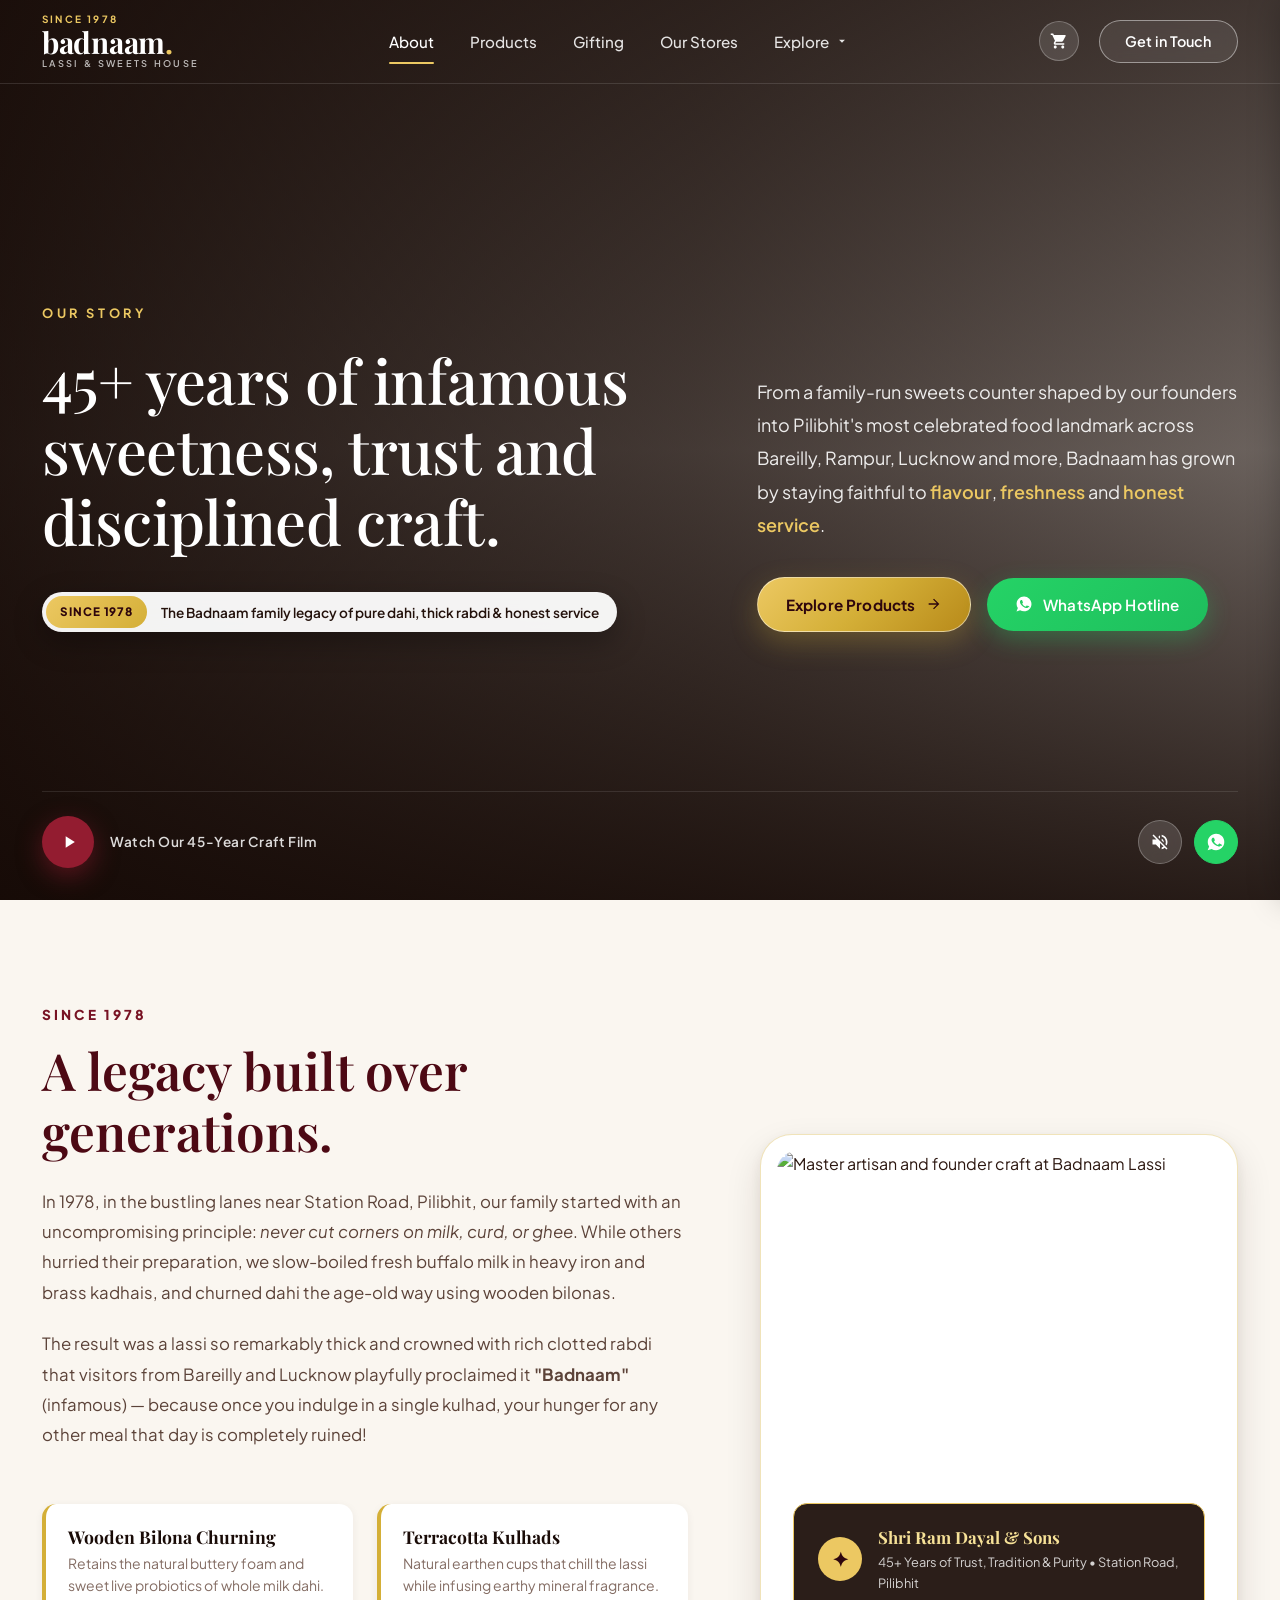
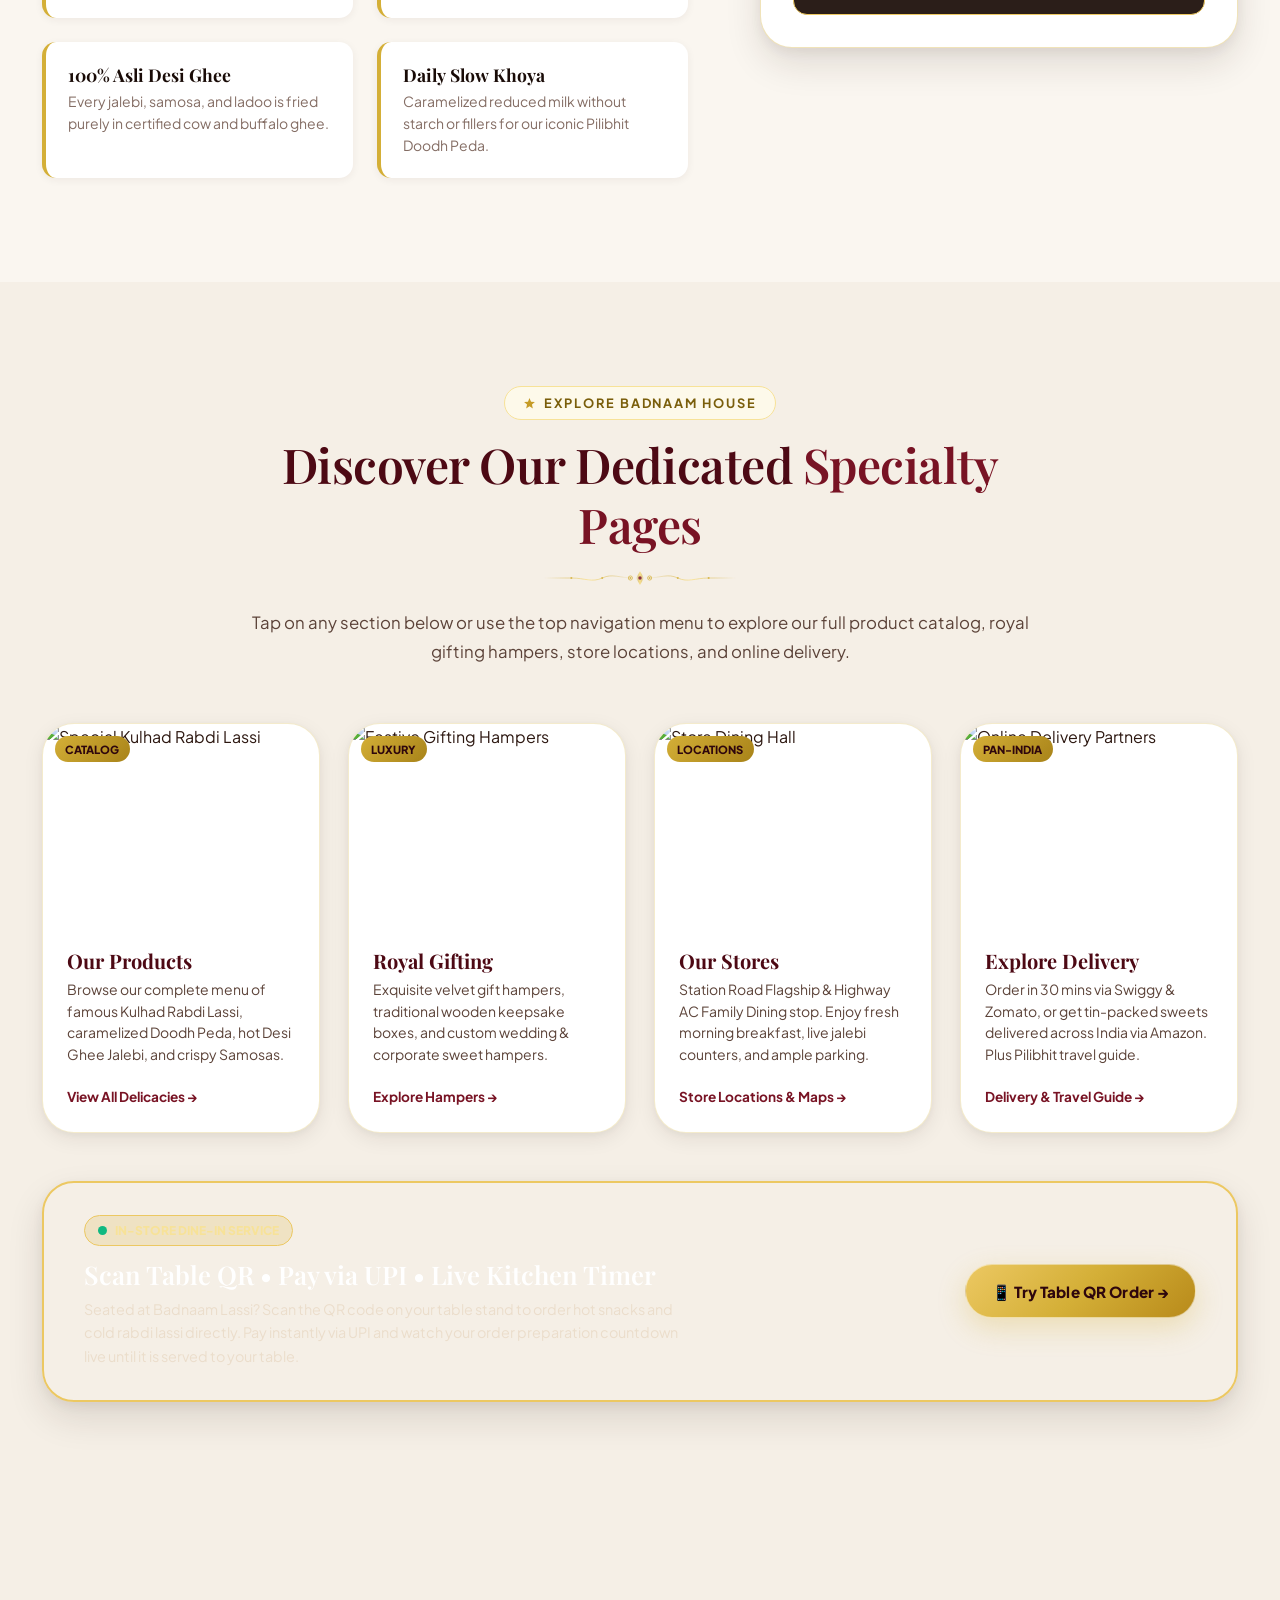
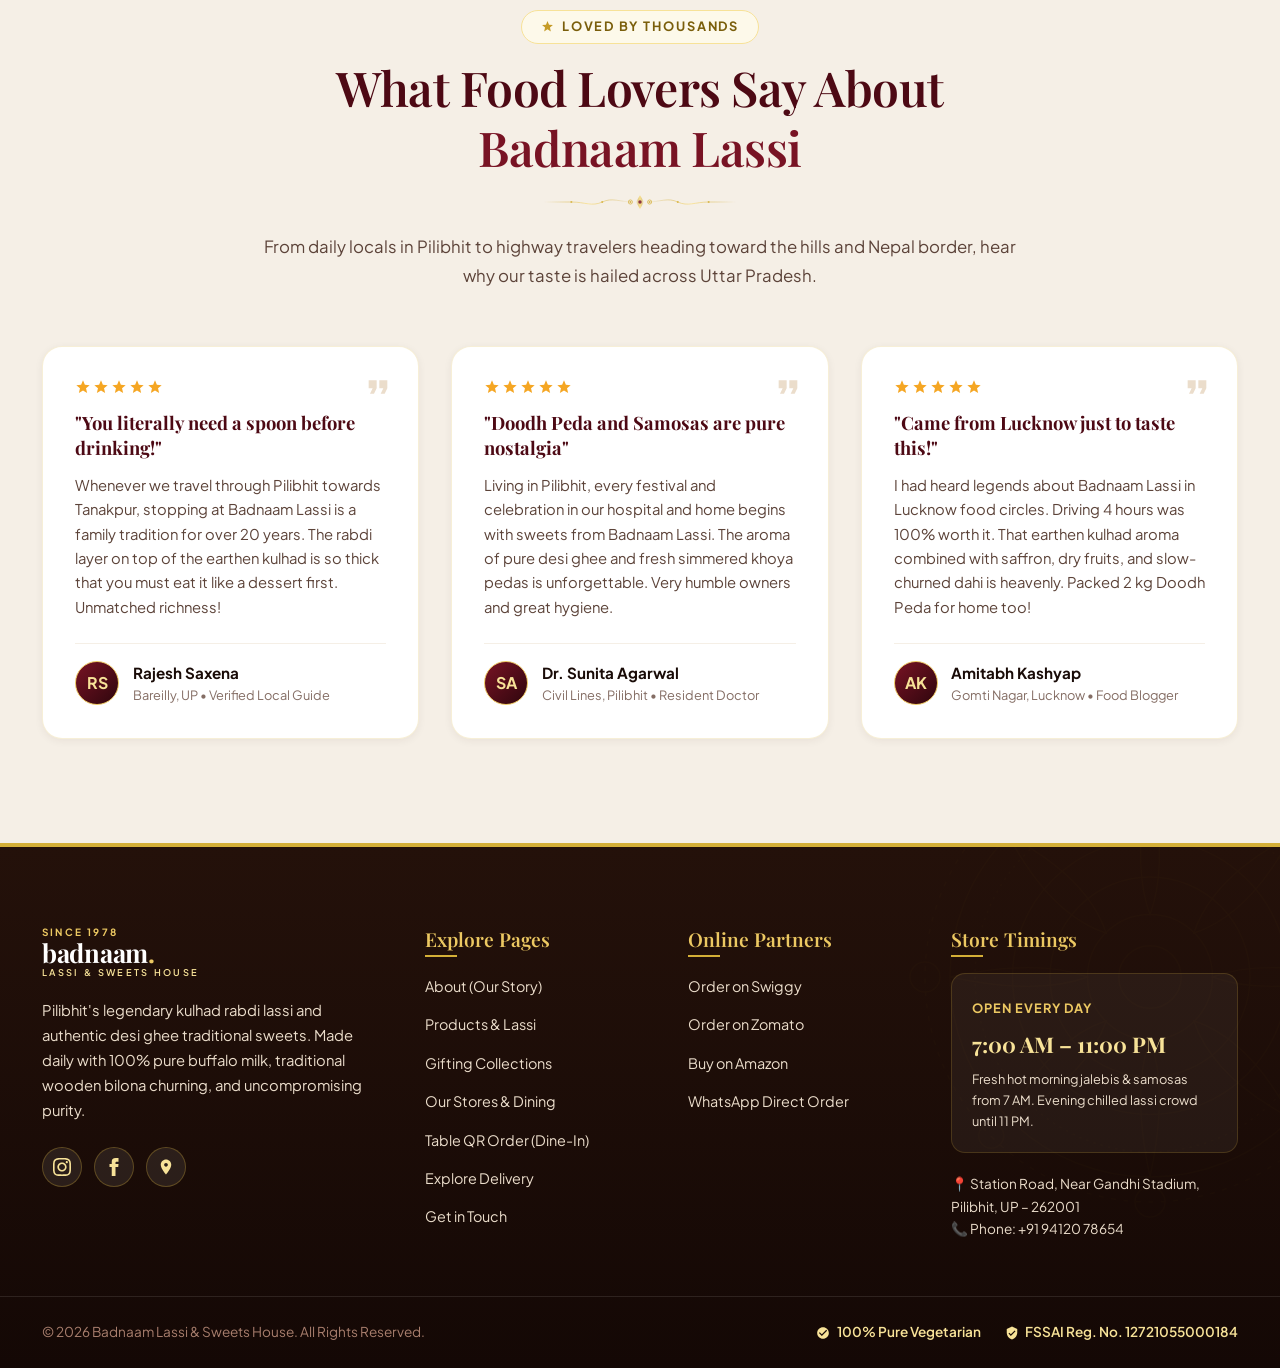
==== commit b88e5140: "feat: add Dine-In Table QR ordering system with instant UPI payment and live kitchen preparation cou" ====
--- a/index.html
+++ b/index.html
@@ -158,6 +158,7 @@
         <a href="products.html" class="mobile-nav-link">Products (मिष्ठान व लस्सी)</a>
         <a href="gifting.html" class="mobile-nav-link">Gifting (शाही उपहार)</a>
         <a href="stores.html" class="mobile-nav-link">Our Stores (दुकानें व भोजन)</a>
+        <a href="table-order.html?table=4" class="mobile-nav-link" style="color: var(--color-gold-700); font-weight: 700;">📱 Table QR Order (मेज़ से ऑर्डर)</a>
         <a href="explore.html" class="mobile-nav-link">Explore (Swiggy • Zomato • Amazon)</a>
         <a href="contact.html" class="mobile-nav-link">Get in Touch (संपर्क)</a>
       </div>
@@ -384,6 +385,28 @@
             </div>
           </a>
         </div>
+
+        <!-- NEW: Table QR Order Feature Highlight -->
+        <div style="margin-top: 3rem; background: linear-gradient(135deg, var(--color-brown-950) 0%, var(--color-maroon-950) 100%); border-radius: var(--radius-xl); border: 2px solid var(--color-gold-400); padding: 2rem 2.5rem; color: #FFFFFF; display: flex; align-items: center; justify-content: space-between; gap: 2rem; flex-wrap: wrap; box-shadow: var(--shadow-lg);">
+          <div style="max-width: 600px;">
+            <div style="display: inline-flex; align-items: center; gap: 0.5rem; background: rgba(212, 175, 55, 0.2); border: 1px solid var(--color-gold-400); padding: 0.3rem 0.8rem; border-radius: var(--radius-full); font-size: 0.75rem; font-weight: 800; color: var(--color-gold-300); text-transform: uppercase; margin-bottom: 0.75rem;">
+              <span class="table-pulse-dot"></span>
+              IN-STORE DINE-IN SERVICE
+            </div>
+            <h3 style="font-family: var(--font-heading); font-size: 1.6rem; color: #FFFFFF; margin-bottom: 0.5rem;">
+              Scan Table QR &bull; Pay via UPI &bull; Live Kitchen Timer
+            </h3>
+            <p style="color: var(--color-cream-300); font-size: 0.9rem; line-height: 1.6; margin: 0;">
+              Seated at Badnaam Lassi? Scan the QR code on your table stand to order hot snacks and cold rabdi lassi directly. Pay instantly via UPI and watch your order preparation countdown live until it is served to your table.
+            </p>
+          </div>
+
+          <div style="display: flex; gap: 0.85rem; flex-wrap: wrap;">
+            <a href="table-order.html?table=4" class="btn btn-gold" style="font-weight: 800; padding: 0.85rem 1.6rem;">
+              📱 Try Table QR Order &rarr;
+            </a>
+          </div>
+        </div>
       </div>
     </section>
 
@@ -579,6 +602,7 @@
             <li><a href="products.html">Products &amp; Lassi</a></li>
             <li><a href="gifting.html">Gifting Collections</a></li>
             <li><a href="stores.html">Our Stores &amp; Dining</a></li>
+            <li><a href="table-order.html?table=4">Table QR Order (Dine-In)</a></li>
             <li><a href="explore.html">Explore Delivery</a></li>
             <li><a href="contact.html">Get in Touch</a></li>
           </ul>
--- a/css/styles.css
+++ b/css/styles.css
@@ -2554,3 +2554,574 @@
   }
 }
 
+/* ==========================================================================
+   Table QR Ordering & Live Kitchen Preparation Tracker
+   ========================================================================== */
+.table-order-header {
+  background: linear-gradient(135deg, var(--color-brown-950) 0%, var(--color-maroon-950) 100%);
+  color: #FFFFFF;
+  padding: 1rem 0;
+  border-bottom: 2px solid var(--color-gold-500);
+  position: sticky;
+  top: 0;
+  z-index: 100;
+  box-shadow: var(--shadow-md);
+}
+
+.table-order-header-inner {
+  display: flex;
+  align-items: center;
+  justify-content: space-between;
+  gap: 1rem;
+}
+
+.table-badge-indicator {
+  display: inline-flex;
+  align-items: center;
+  gap: 0.5rem;
+  background: rgba(212, 175, 55, 0.15);
+  border: 1px solid var(--color-gold-400);
+  padding: 0.4rem 0.9rem;
+  border-radius: var(--radius-full);
+  font-size: 0.85rem;
+  font-weight: 700;
+  color: var(--color-gold-300);
+}
+
+.table-pulse-dot {
+  width: 9px;
+  height: 9px;
+  border-radius: 50%;
+  background: #10B981;
+  box-shadow: 0 0 0 0 rgba(16, 185, 129, 0.7);
+  animation: pulse-green 1.8s infinite;
+}
+
+@keyframes pulse-green {
+  0% { transform: scale(0.95); box-shadow: 0 0 0 0 rgba(16, 185, 129, 0.7); }
+  70% { transform: scale(1); box-shadow: 0 0 0 7px rgba(16, 185, 129, 0); }
+  100% { transform: scale(0.95); box-shadow: 0 0 0 0 rgba(16, 185, 129, 0); }
+}
+
+.dinein-table-selector-card {
+  background: #FFFFFF;
+  border-radius: var(--radius-xl);
+  padding: 2rem;
+  box-shadow: var(--shadow-md);
+  border: 1px solid rgba(212, 175, 55, 0.35);
+  text-align: center;
+  max-width: 680px;
+  margin: 2rem auto;
+}
+
+.table-chips-grid {
+  display: grid;
+  grid-template-columns: repeat(auto-fill, minmax(70px, 1fr));
+  gap: 0.75rem;
+  margin: 1.5rem 0;
+}
+
+.table-chip-btn {
+  background: var(--color-cream-100);
+  border: 1.5px solid var(--color-cream-300);
+  border-radius: var(--radius-md);
+  padding: 0.75rem 0.5rem;
+  font-size: 0.9rem;
+  font-weight: 700;
+  color: var(--color-maroon-800);
+  cursor: pointer;
+  transition: all var(--transition-fast);
+}
+
+.table-chip-btn:hover, .table-chip-btn.active {
+  background: var(--color-maroon-800);
+  color: #FFFFFF;
+  border-color: var(--color-maroon-800);
+  transform: translateY(-2px);
+  box-shadow: var(--shadow-sm);
+}
+
+.table-menu-sticky-tabs {
+  position: sticky;
+  top: 70px;
+  z-index: 90;
+  background: #FAF6F0;
+  padding: 0.75rem 0;
+  border-bottom: 1px solid rgba(212, 175, 55, 0.25);
+  box-shadow: 0 4px 12px rgba(0,0,0,0.04);
+}
+
+.table-menu-grid {
+  display: grid;
+  grid-template-columns: repeat(auto-fill, minmax(320px, 1fr));
+  gap: 1.5rem;
+  padding: 2rem 0 6rem 0;
+}
+
+.table-item-card {
+  background: #FFFFFF;
+  border-radius: var(--radius-lg);
+  padding: 1.25rem;
+  display: flex;
+  gap: 1.25rem;
+  box-shadow: var(--shadow-sm);
+  border: 1px solid rgba(212, 175, 55, 0.2);
+  transition: all var(--transition-fast);
+  position: relative;
+}
+
+.table-item-card:hover {
+  transform: translateY(-3px);
+  box-shadow: var(--shadow-md);
+  border-color: var(--color-gold-400);
+}
+
+.table-item-thumb {
+  width: 105px;
+  height: 105px;
+  border-radius: var(--radius-md);
+  overflow: hidden;
+  flex-shrink: 0;
+  position: relative;
+}
+
+.table-item-thumb img {
+  width: 100%;
+  height: 100%;
+  object-fit: cover;
+}
+
+.table-item-content {
+  display: flex;
+  flex-direction: column;
+  flex-grow: 1;
+}
+
+.table-item-name {
+  font-family: var(--font-heading);
+  font-size: 1.15rem;
+  font-weight: 700;
+  color: var(--color-maroon-900);
+  margin-bottom: 0.2rem;
+}
+
+.table-item-hindi {
+  font-size: 0.8rem;
+  color: var(--color-gold-700);
+  font-weight: 600;
+  margin-bottom: 0.35rem;
+}
+
+.table-item-desc {
+  font-size: 0.825rem;
+  color: var(--text-secondary);
+  line-height: 1.45;
+  margin-bottom: 0.75rem;
+  flex-grow: 1;
+}
+
+.table-item-foot {
+  display: flex;
+  align-items: center;
+  justify-content: space-between;
+  margin-top: auto;
+}
+
+.table-item-price {
+  font-size: 1.1rem;
+  font-weight: 800;
+  color: var(--color-maroon-700);
+}
+
+.table-qty-selector {
+  display: inline-flex;
+  align-items: center;
+  border: 1.5px solid var(--color-gold-500);
+  border-radius: var(--radius-full);
+  overflow: hidden;
+  background: #FFF;
+}
+
+.table-qty-btn {
+  background: transparent;
+  border: none;
+  width: 32px;
+  height: 32px;
+  font-size: 1.1rem;
+  font-weight: 700;
+  color: var(--color-maroon-800);
+  cursor: pointer;
+  display: flex;
+  align-items: center;
+  justify-content: center;
+  transition: background var(--transition-fast);
+}
+
+.table-qty-btn:hover {
+  background: var(--color-gold-100);
+}
+
+.table-qty-count {
+  min-width: 24px;
+  text-align: center;
+  font-size: 0.95rem;
+  font-weight: 800;
+  color: var(--color-maroon-900);
+}
+
+/* Sticky Bottom Table Action Bar */
+.table-bottom-bar {
+  position: fixed;
+  bottom: 0;
+  left: 0;
+  right: 0;
+  background: linear-gradient(135deg, var(--color-brown-950) 0%, var(--color-maroon-950) 100%);
+  color: #FFFFFF;
+  padding: 1rem 1.5rem;
+  border-top: 2px solid var(--color-gold-500);
+  box-shadow: 0 -8px 24px rgba(0,0,0,0.25);
+  z-index: 120;
+  display: flex;
+  align-items: center;
+  justify-content: space-between;
+  transform: translateY(110%);
+  transition: transform var(--transition-normal);
+}
+
+.table-bottom-bar.visible {
+  transform: translateY(0);
+}
+
+.table-bottom-summary {
+  display: flex;
+  align-items: center;
+  gap: 1.25rem;
+}
+
+.table-bottom-items {
+  font-size: 0.85rem;
+  color: var(--color-cream-300);
+  text-transform: uppercase;
+  letter-spacing: 0.05em;
+}
+
+.table-bottom-total {
+  font-size: 1.35rem;
+  font-weight: 800;
+  color: var(--color-gold-300);
+}
+
+/* Table Checkout Modal */
+.table-modal-backdrop {
+  position: fixed;
+  inset: 0;
+  background: rgba(0, 0, 0, 0.7);
+  backdrop-filter: blur(4px);
+  z-index: 200;
+  opacity: 0;
+  visibility: hidden;
+  transition: all var(--transition-fast);
+}
+
+.table-modal-backdrop.active {
+  opacity: 1;
+  visibility: visible;
+}
+
+.table-modal-sheet {
+  position: fixed;
+  bottom: 0;
+  left: 50%;
+  transform: translate(-50%, 100%);
+  width: 100%;
+  max-width: 580px;
+  max-height: 90vh;
+  background: #FFFFFF;
+  border-radius: var(--radius-2xl) var(--radius-2xl) 0 0;
+  box-shadow: var(--shadow-xl);
+  z-index: 201;
+  display: flex;
+  flex-direction: column;
+  overflow: hidden;
+  transition: transform var(--transition-normal);
+}
+
+.table-modal-sheet.active {
+  transform: translate(-50%, 0);
+}
+
+.table-modal-header {
+  padding: 1.25rem 1.5rem;
+  background: var(--color-cream-100);
+  border-bottom: 1px solid var(--color-cream-300);
+  display: flex;
+  align-items: center;
+  justify-content: space-between;
+}
+
+.table-modal-title {
+  font-family: var(--font-heading);
+  font-size: 1.3rem;
+  font-weight: 700;
+  color: var(--color-maroon-800);
+}
+
+.table-modal-body {
+  padding: 1.5rem;
+  overflow-y: auto;
+  flex-grow: 1;
+}
+
+.bill-row {
+  display: flex;
+  justify-content: space-between;
+  padding: 0.5rem 0;
+  font-size: 0.925rem;
+  color: var(--text-secondary);
+}
+
+.bill-row.total-row {
+  border-top: 2px dashed var(--color-cream-300);
+  margin-top: 0.75rem;
+  padding-top: 1rem;
+  font-size: 1.25rem;
+  font-weight: 800;
+  color: var(--color-maroon-900);
+}
+
+.pay-method-tabs {
+  display: grid;
+  grid-template-columns: 1fr 1fr;
+  gap: 0.75rem;
+  margin: 1.25rem 0;
+}
+
+.pay-tab-btn {
+  border: 1.5px solid var(--color-cream-300);
+  border-radius: var(--radius-md);
+  padding: 0.85rem;
+  text-align: center;
+  background: #FFF;
+  cursor: pointer;
+  font-weight: 700;
+  font-size: 0.875rem;
+  color: var(--text-primary);
+  transition: all var(--transition-fast);
+}
+
+.pay-tab-btn.active {
+  border-color: var(--color-gold-500);
+  background: var(--color-gold-100);
+  color: var(--color-maroon-900);
+}
+
+.upi-qr-box {
+  background: var(--color-cream-50);
+  border: 1px solid var(--color-cream-300);
+  border-radius: var(--radius-lg);
+  padding: 1.25rem;
+  text-align: center;
+  margin: 1rem 0;
+}
+
+.upi-qr-img {
+  width: 180px;
+  height: 180px;
+  margin: 0 auto 0.75rem auto;
+  background: #FFF;
+  padding: 8px;
+  border-radius: var(--radius-md);
+  box-shadow: var(--shadow-sm);
+  display: block;
+}
+
+/* ==========================================================================
+   Live Kitchen Preparation Tracker Screen
+   ========================================================================== */
+.kitchen-tracker-wrap {
+  background: #FFFFFF;
+  border-radius: var(--radius-2xl);
+  padding: 2.5rem;
+  border: 2px solid var(--color-gold-400);
+  box-shadow: var(--shadow-xl);
+  max-width: 640px;
+  margin: 2rem auto;
+  text-align: center;
+}
+
+.order-success-icon {
+  width: 68px;
+  height: 68px;
+  border-radius: 50%;
+  background: #ECFDF5;
+  color: #10B981;
+  display: inline-flex;
+  align-items: center;
+  justify-content: center;
+  margin-bottom: 1rem;
+}
+
+.order-success-icon svg {
+  width: 36px;
+  height: 36px;
+  fill: currentColor;
+}
+
+.prep-countdown-card {
+  background: linear-gradient(135deg, var(--color-brown-950) 0%, var(--color-maroon-950) 100%);
+  color: #FFFFFF;
+  border-radius: var(--radius-xl);
+  padding: 2rem;
+  margin: 1.75rem 0;
+  box-shadow: var(--shadow-md);
+  border: 1px solid rgba(212, 175, 55, 0.35);
+  position: relative;
+  overflow: hidden;
+}
+
+.prep-time-display {
+  font-family: var(--font-heading);
+  font-size: 3.5rem;
+  font-weight: 800;
+  color: var(--color-gold-400);
+  letter-spacing: 0.05em;
+  line-height: 1;
+  margin-bottom: 0.5rem;
+}
+
+.prep-time-sub {
+  font-size: 0.95rem;
+  color: var(--color-cream-200);
+  font-weight: 500;
+}
+
+.prep-progress-bar-bg {
+  width: 100%;
+  height: 8px;
+  background: rgba(255, 255, 255, 0.15);
+  border-radius: var(--radius-full);
+  margin-top: 1.5rem;
+  overflow: hidden;
+}
+
+.prep-progress-bar-fill {
+  height: 100%;
+  background: linear-gradient(90deg, var(--color-gold-500) 0%, #10B981 100%);
+  border-radius: var(--radius-full);
+  transition: width 1s linear;
+  width: 10%;
+}
+
+/* Stepper */
+.kitchen-stepper {
+  display: flex;
+  justify-content: space-between;
+  position: relative;
+  margin: 2.25rem 0 1.5rem 0;
+}
+
+.kitchen-stepper::before {
+  content: '';
+  position: absolute;
+  top: 18px;
+  left: 12%;
+  right: 12%;
+  height: 2px;
+  background: var(--color-cream-300);
+  z-index: 1;
+}
+
+.step-node {
+  position: relative;
+  z-index: 2;
+  display: flex;
+  flex-direction: column;
+  align-items: center;
+  flex: 1;
+}
+
+.step-circle {
+  width: 36px;
+  height: 36px;
+  border-radius: 50%;
+  background: var(--color-cream-200);
+  color: var(--text-secondary);
+  display: flex;
+  align-items: center;
+  justify-content: center;
+  font-size: 0.85rem;
+  font-weight: 800;
+  margin-bottom: 0.5rem;
+  border: 2px solid #FFF;
+  transition: all var(--transition-fast);
+}
+
+.step-node.completed .step-circle {
+  background: #10B981;
+  color: #FFF;
+}
+
+.step-node.active .step-circle {
+  background: var(--color-gold-500);
+  color: var(--color-maroon-950);
+  box-shadow: 0 0 0 4px rgba(212, 175, 55, 0.35);
+  animation: pulse-step 1.6s infinite;
+}
+
+@keyframes pulse-step {
+  0% { transform: scale(1); }
+  50% { transform: scale(1.1); }
+  100% { transform: scale(1); }
+}
+
+.step-label {
+  font-size: 0.75rem;
+  font-weight: 700;
+  color: var(--text-secondary);
+  text-align: center;
+}
+
+.step-node.active .step-label {
+  color: var(--color-maroon-900);
+}
+
+/* Printable Table Stand Card */
+.table-stand-preview {
+  background: #FAF6F0;
+  border: 3px solid var(--color-gold-600);
+  border-radius: var(--radius-xl);
+  padding: 2.5rem 2rem;
+  text-align: center;
+  max-width: 360px;
+  margin: 0 auto;
+  box-shadow: var(--shadow-lg);
+  color: var(--color-maroon-900);
+}
+
+.table-stand-number {
+  font-family: var(--font-heading);
+  font-size: 2.4rem;
+  font-weight: 800;
+  color: var(--color-maroon-800);
+  letter-spacing: 0.05em;
+  margin-bottom: 0.25rem;
+}
+
+@media print {
+  body * {
+    visibility: hidden;
+  }
+  #printableStandArea, #printableStandArea * {
+    visibility: visible;
+  }
+  #printableStandArea {
+    position: absolute;
+    left: 0;
+    top: 0;
+    width: 100%;
+    margin: 0;
+    padding: 20px;
+  }
+}
+
+
